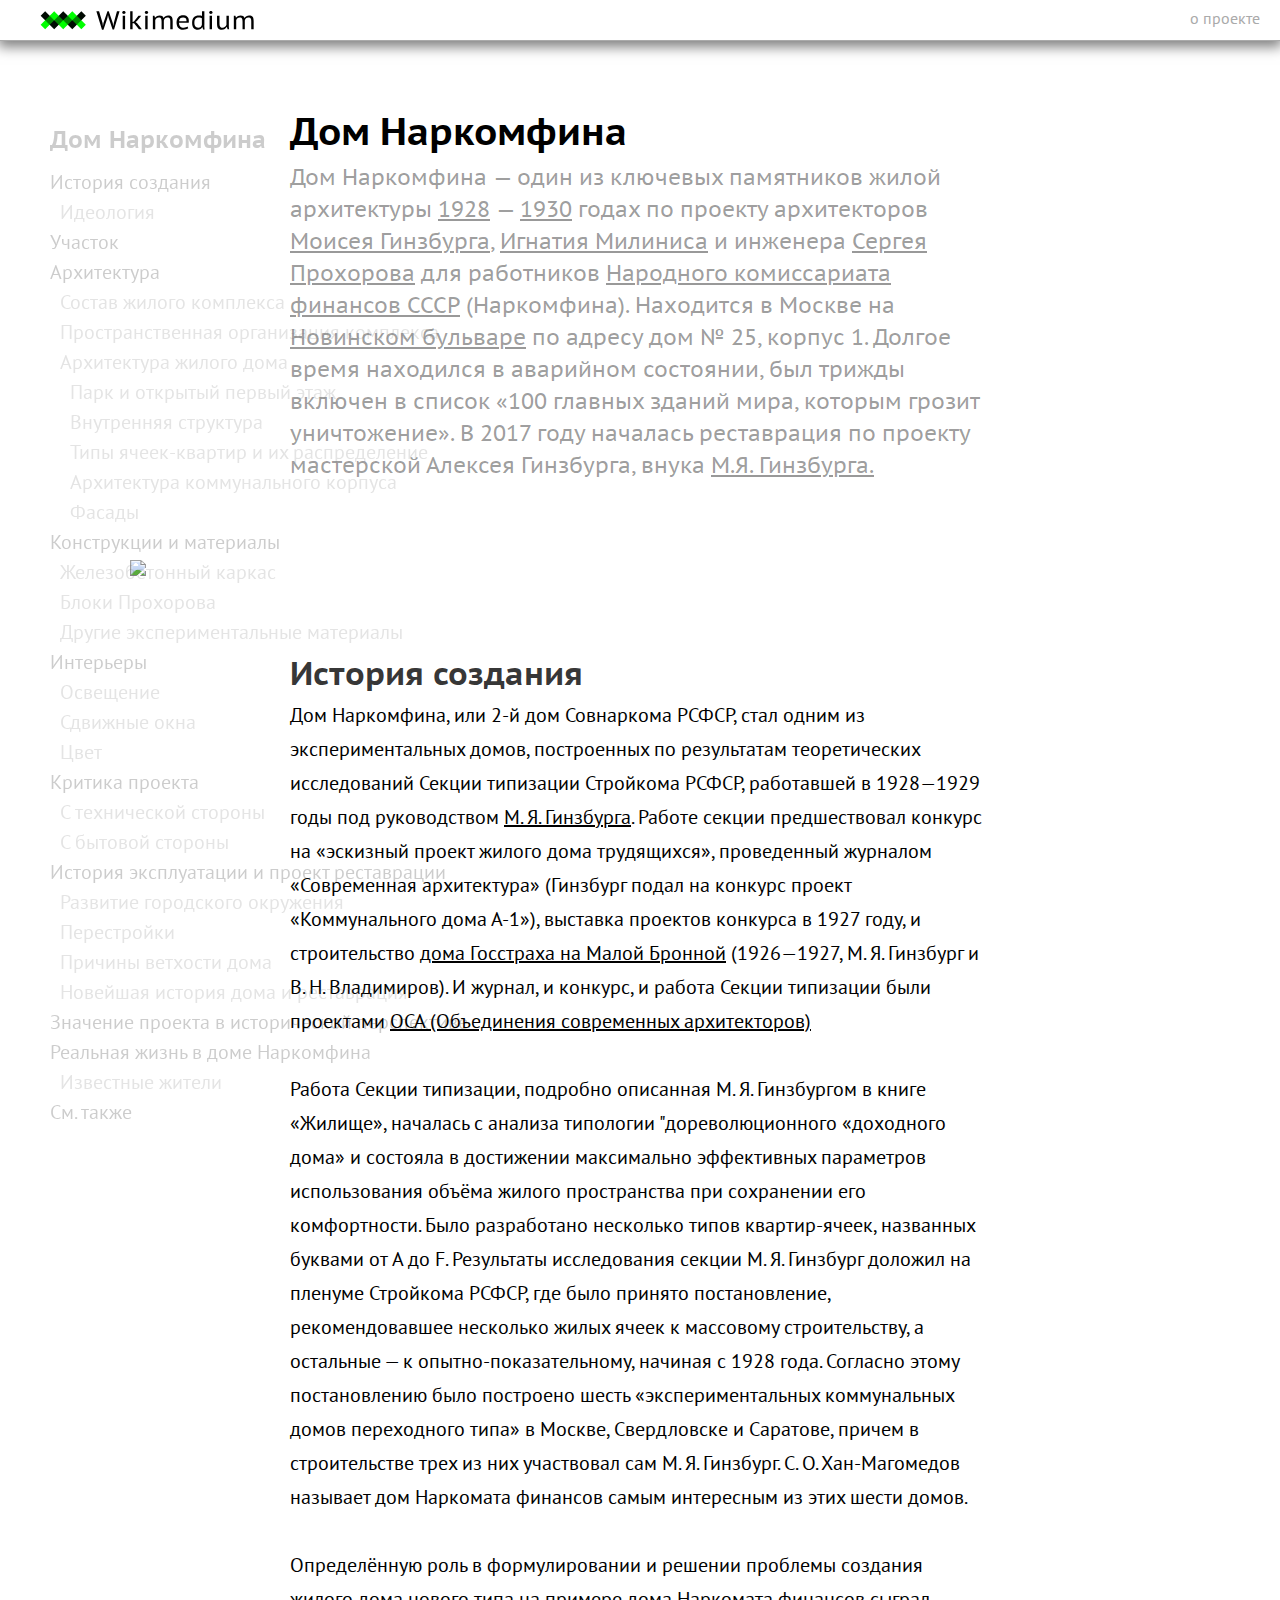
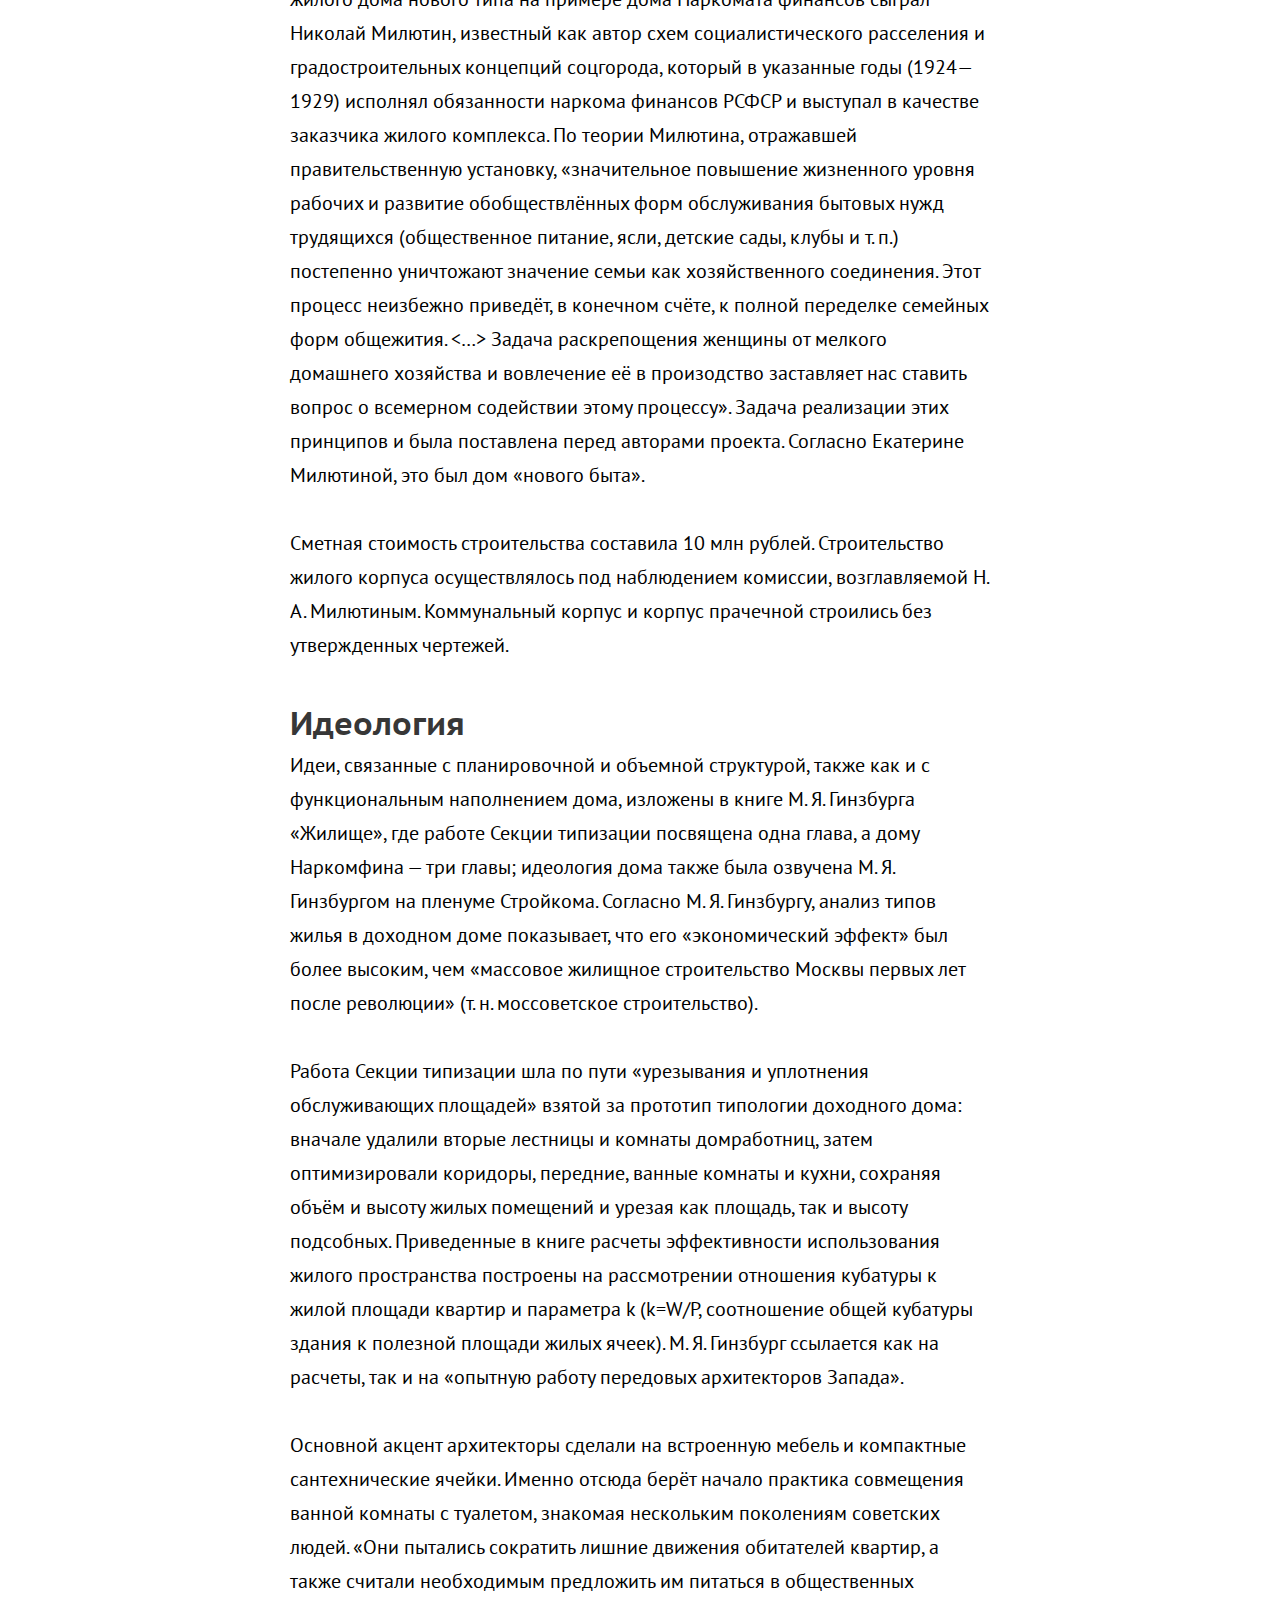
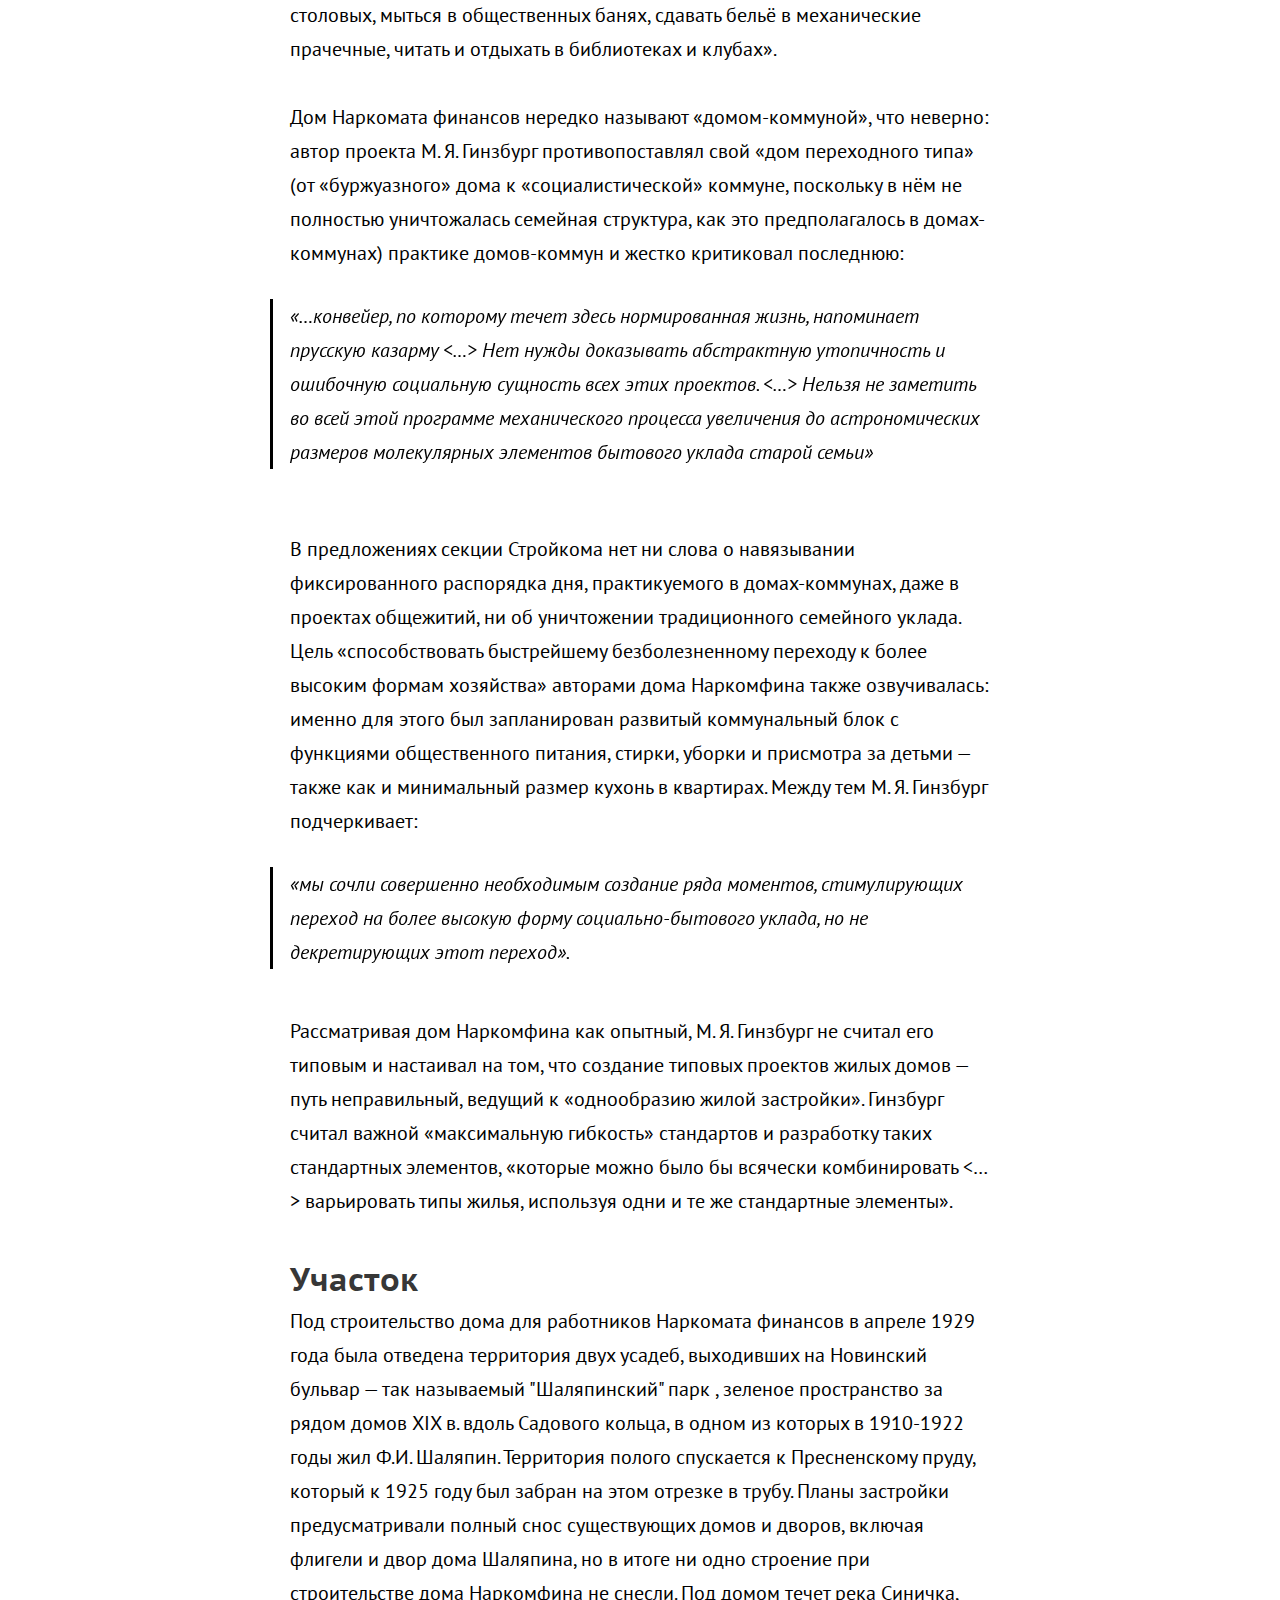
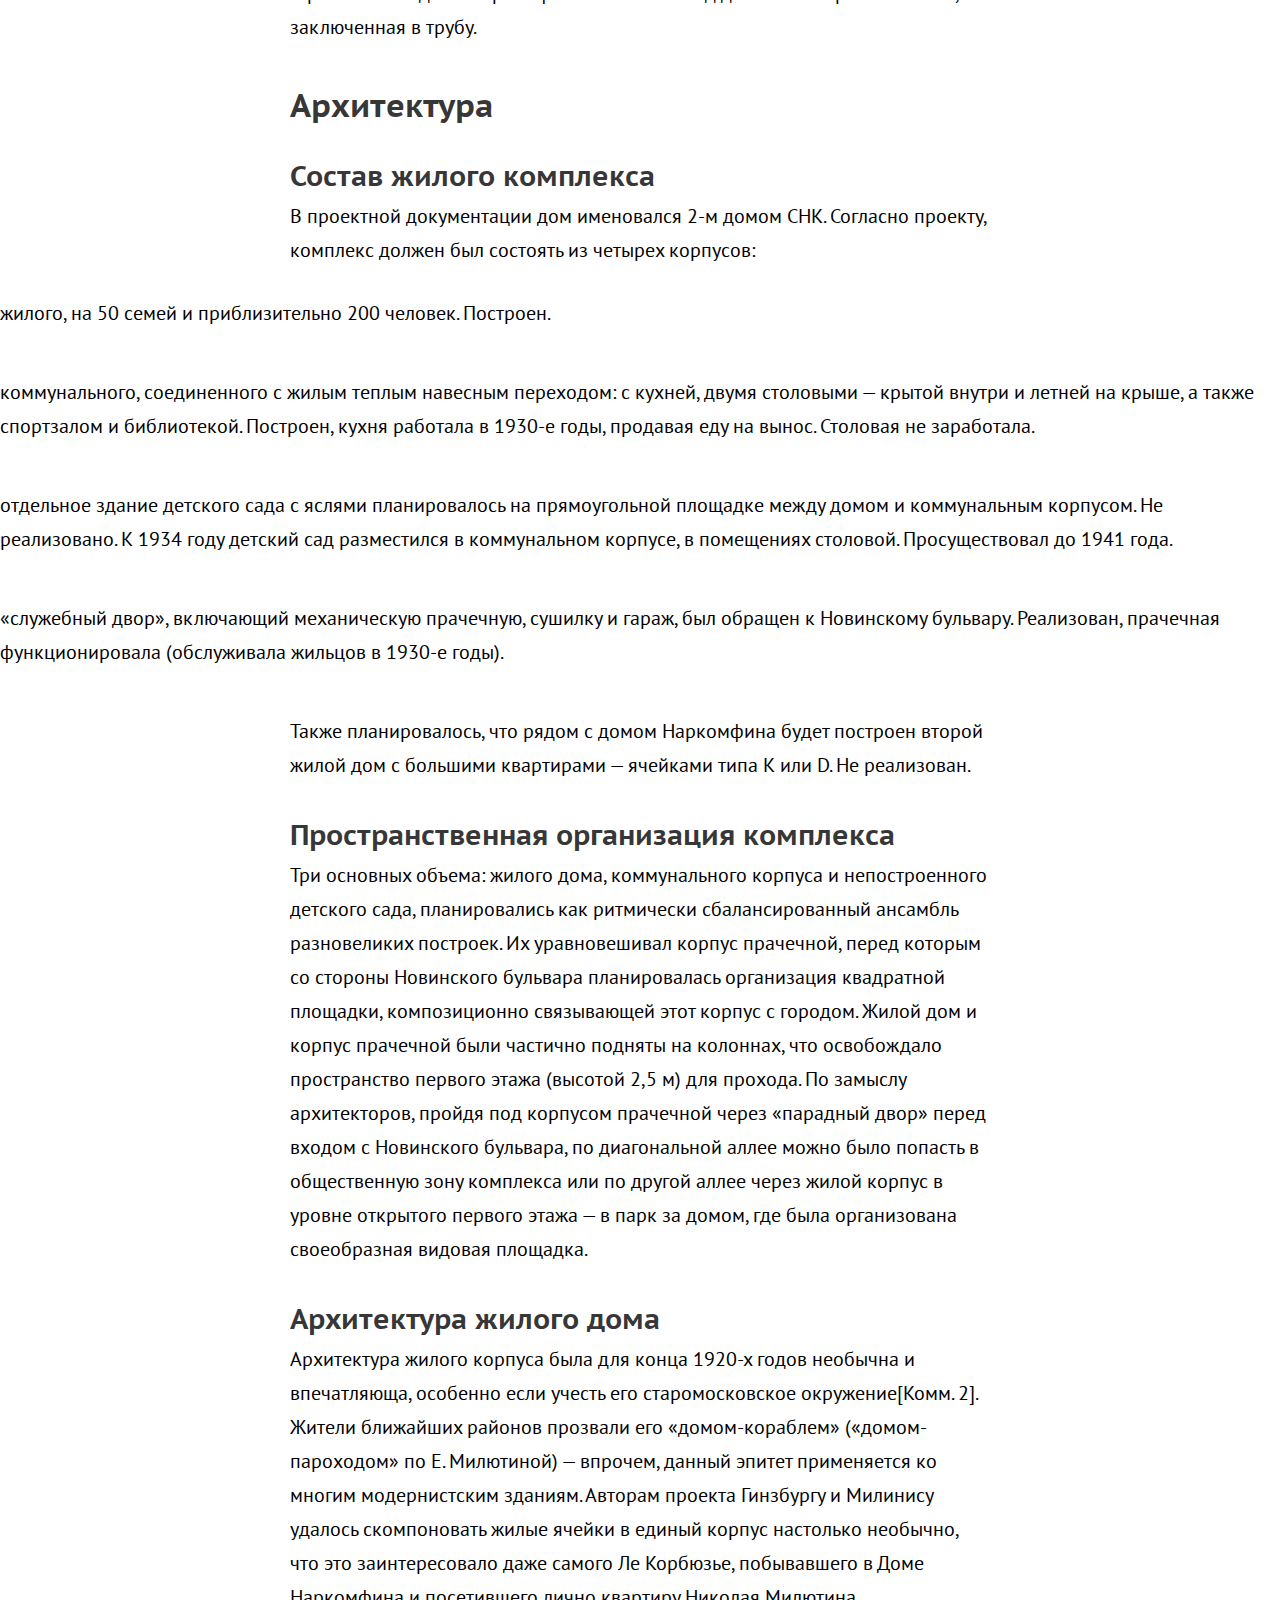
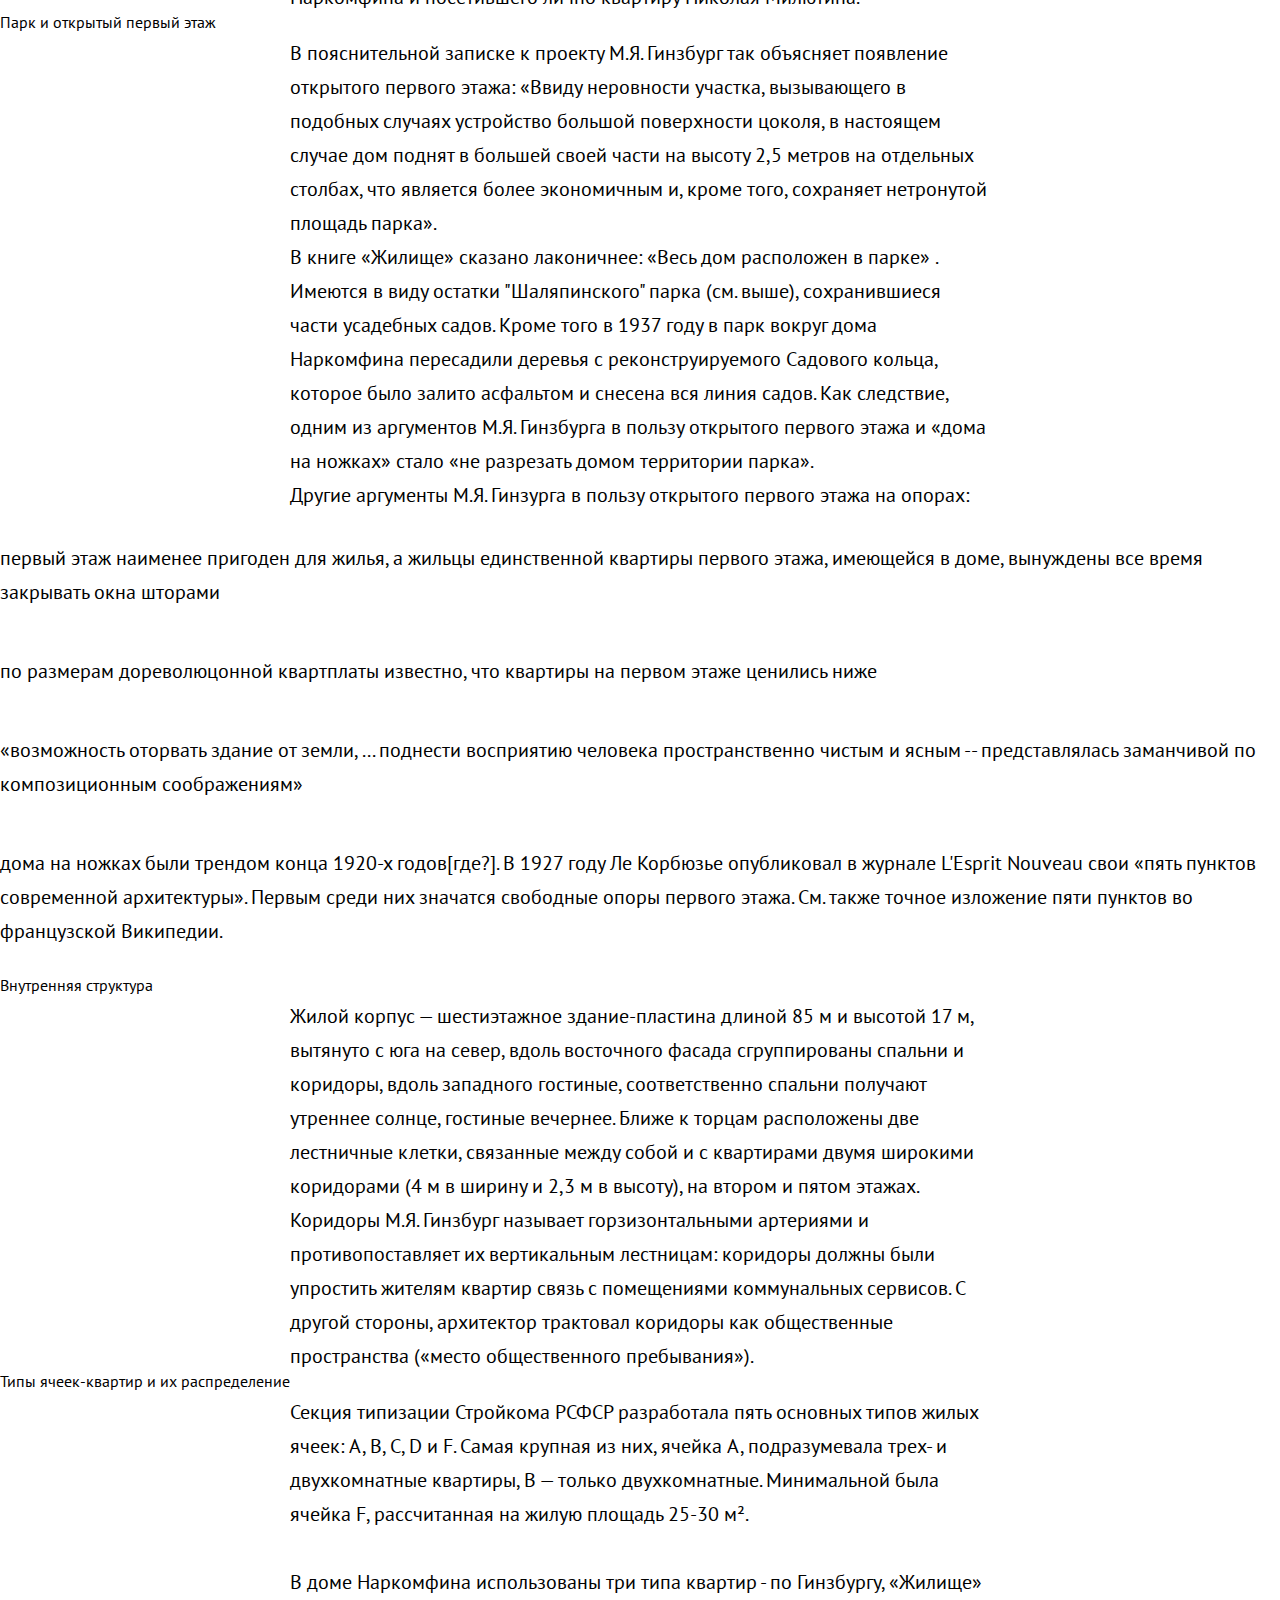
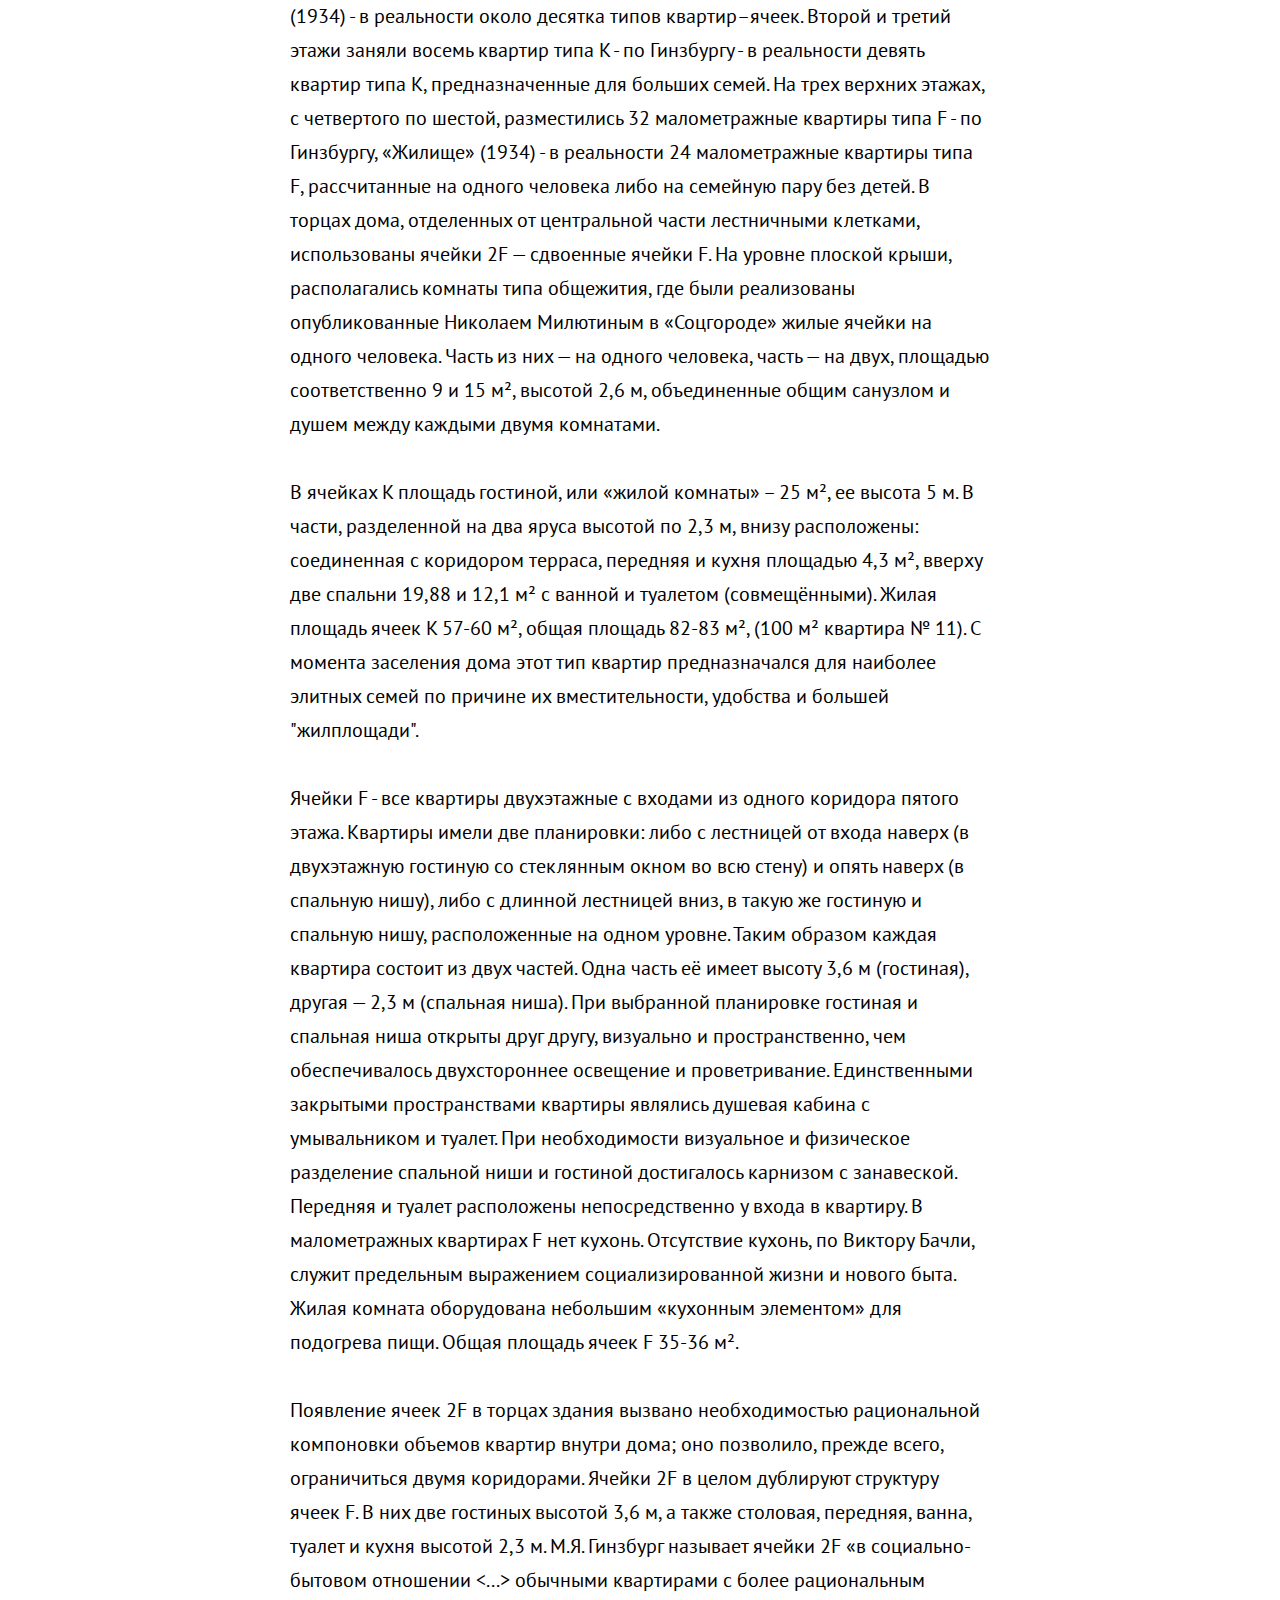
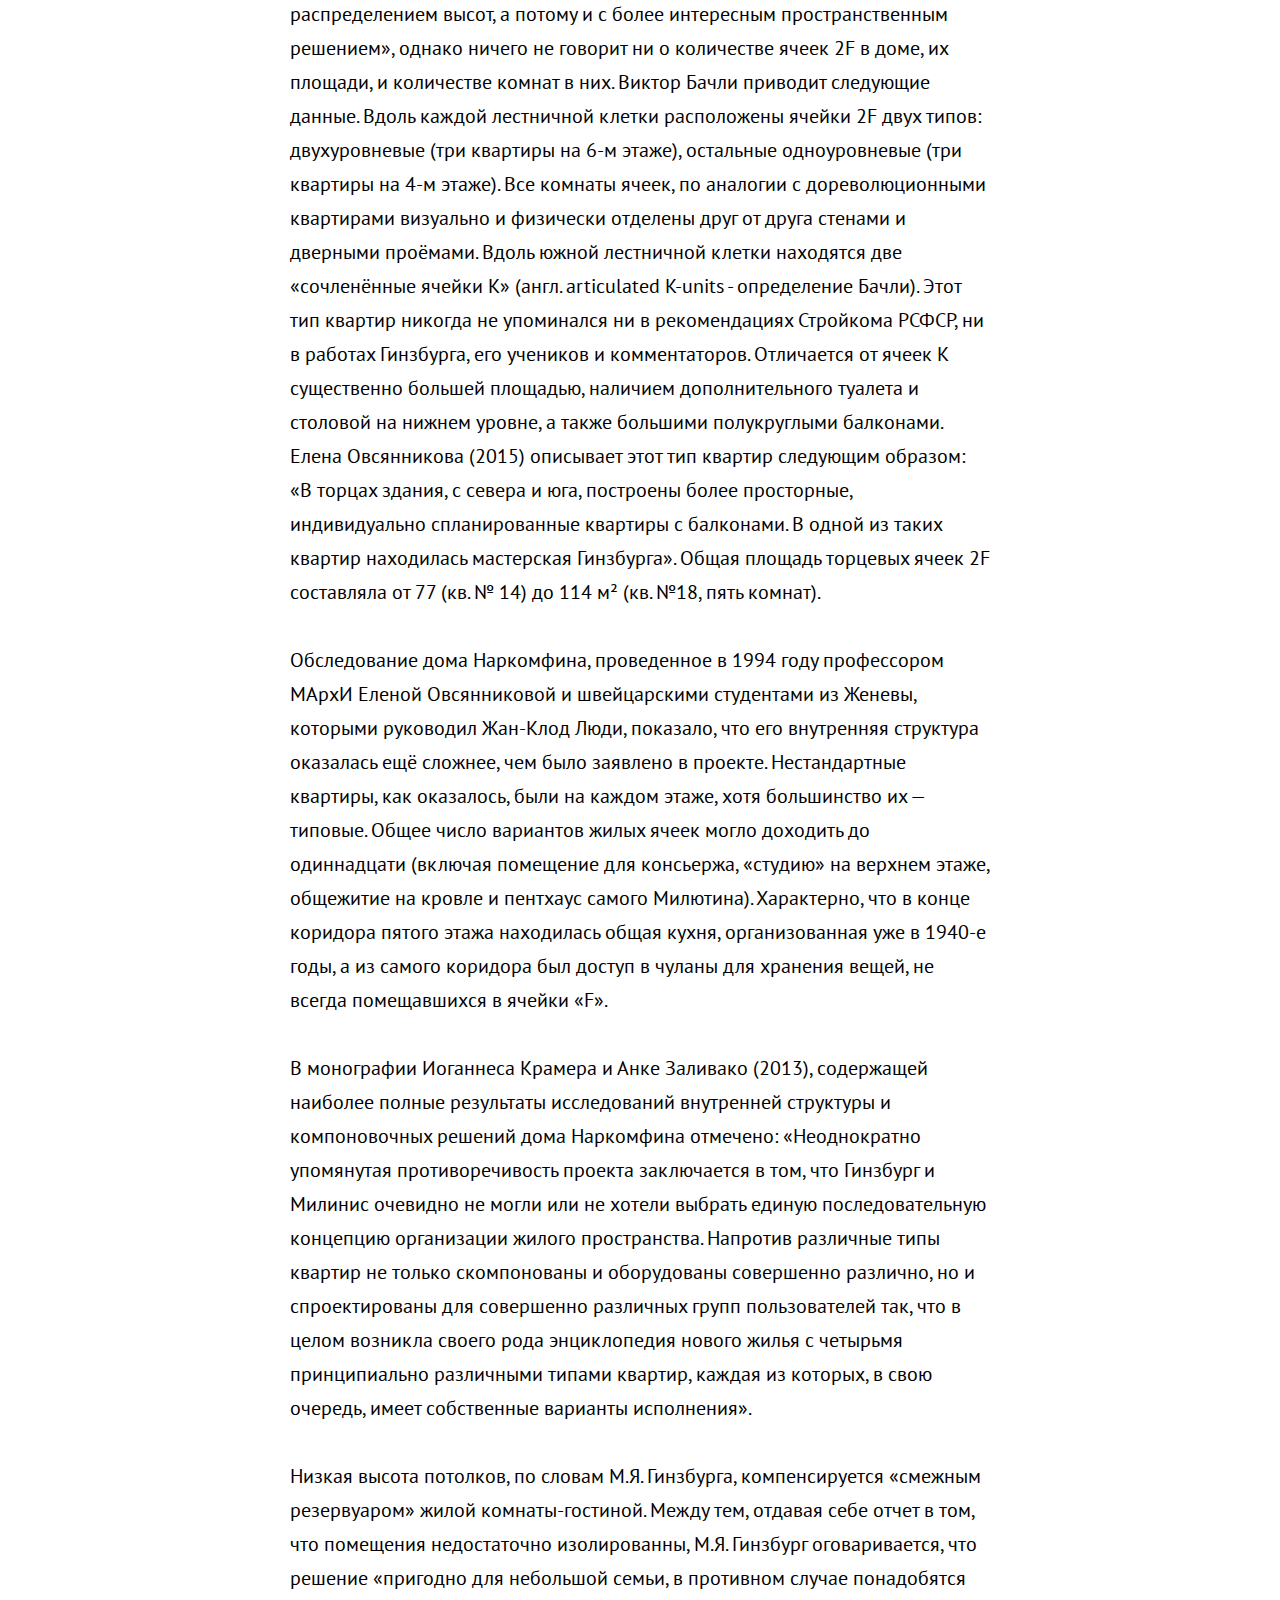
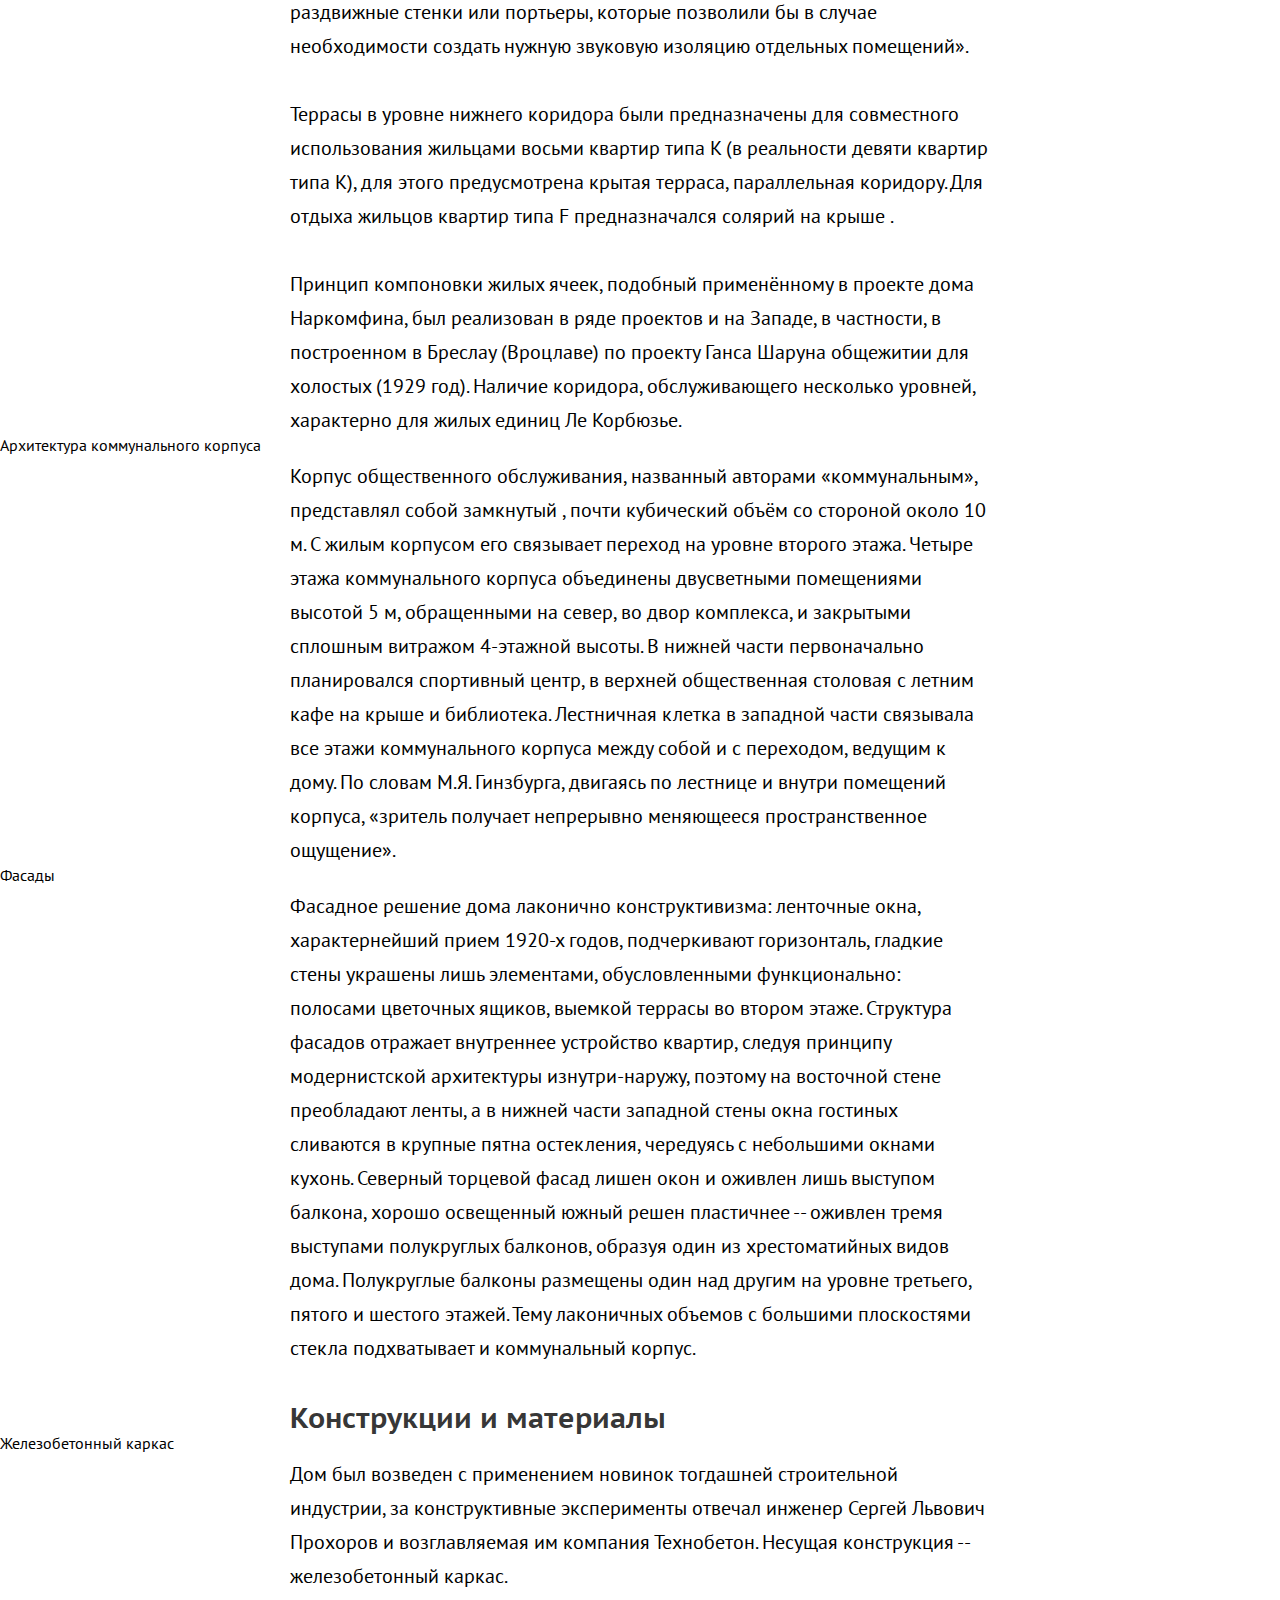
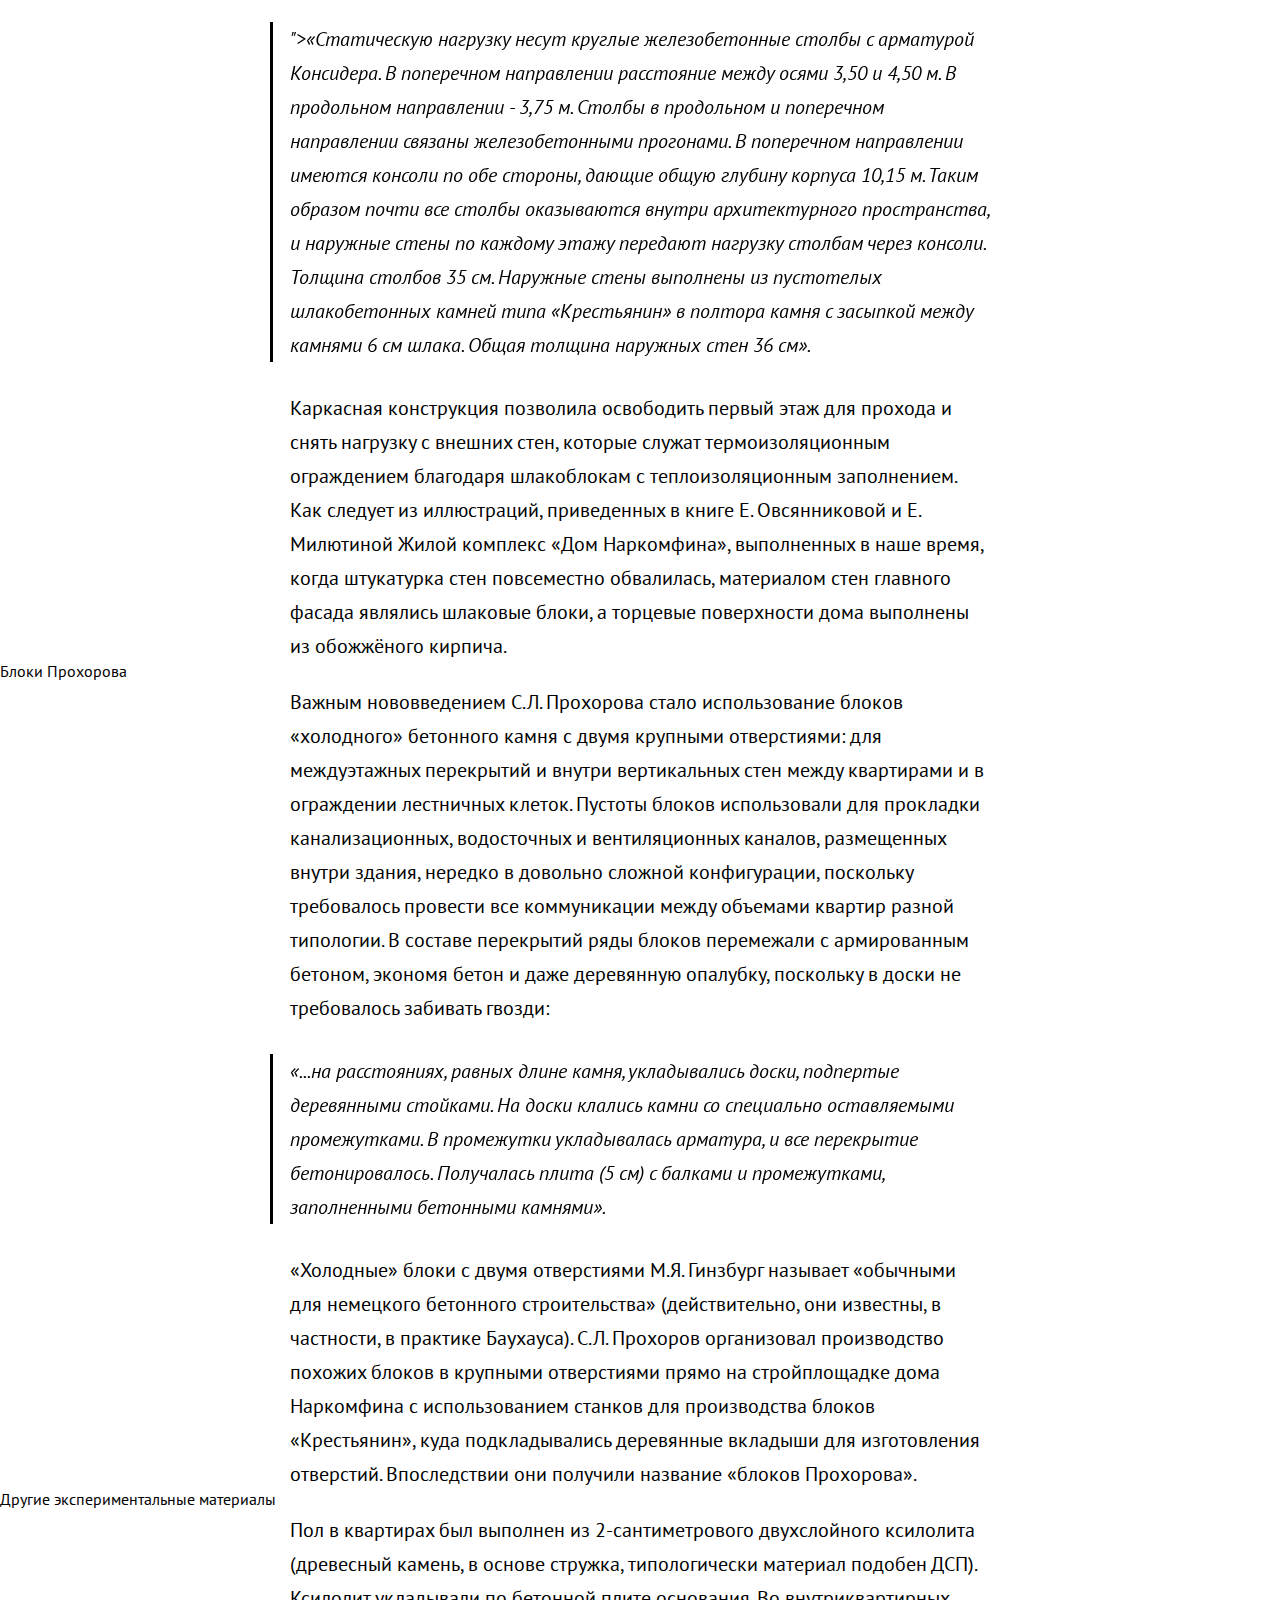
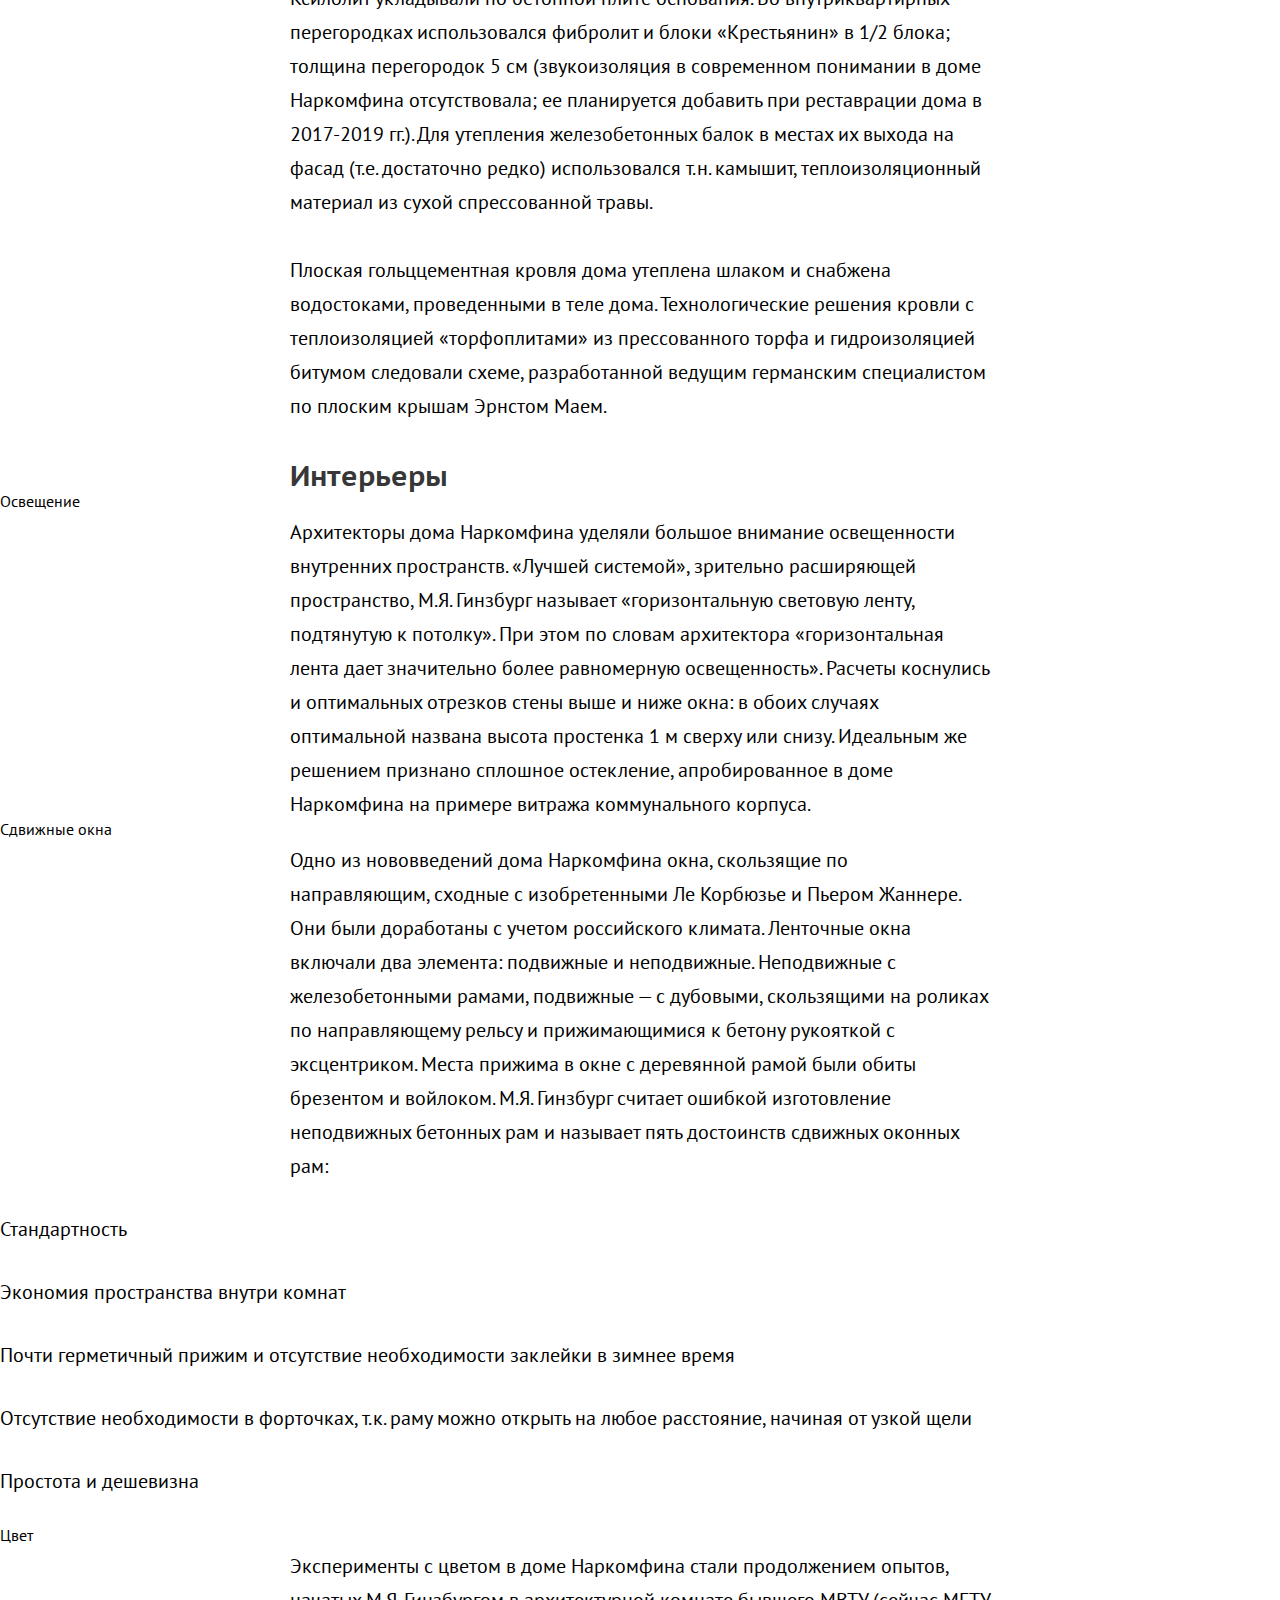
==== index.html @ 52688d83 "Update index.html" ====
<!DOCTYPE HTML>
<html>
<head>
<meta charset="utf-8">
<meta name=" author" content="Sugumi">
<meta name="keywords" content="ключевые слова">
<meta name="description" content="описание">
<link rel="stylesheet" href="stylesheets/style.css">
<script src="javascripts/jquery-3.5.1.js" charset="utf-8"></script>
<script type="text/javascript">
$(function() {
$('.sidebar a').each(function() {
	$(this).on('click', function(e) {
		e.preventDefault();
		var scrollTo = $(this).attr('href');
		var whitespace = scrollTo == '#s1' ? 70 : 30;
		$('html,body').animate({
			scrollTop: $(scrollTo).offset().top - whitespace
		}, 1000);
	});
});
});
</script>
<title>DomNarcomfina</title>
</head>

<body>

	<div class="menubar">
		<a href="#"> <img src="images/logo.svg" alt=""></a>
		<a href="#">о проекте</a>
	</div>

		<nav class="sidebar">
			<h1> Дом Наркомфина</h1>
			<ul>
				<li><a href="#s1">История создания</a></li>
				<ul>
					<li><a href="#s2">Идеология</a></li>
				</ul>
				<li><a href="#s3">Участок</a></li>
				<li><a href="#s4">Архитектура</a></li>
				<ul>
					<li><a href="#s5">Состав жилого комплекса</a></li>
					<li><a href="#s6">Пространственная организация комплекса</a></li>
					<li><a href="#s7">Архитектура жилого дома</a></li>
					<ul>
						<li><a href="#s8">Парк и открытый первый этаж</a></li>
						<li><a href="#s9">Внутренняя структура</a></li>
						<li><a href="#s10">Типы ячеек-квартир и их распределение</a></li>
						<li><a href="#s11">Архитектура коммунального корпуса</a></li>
						<li><a href="#s12">Фасады</a></li>
					</ul>

				</ul>
				<li><a href="s13">Конструкции и материалы</a></li>
				<ul>
					<li><a href="#s14">Железобетонный каркас</a></li>
					<li><a href="#s15">Блоки Прохорова</a></li>
					<li><a href="#s16">Другие экспериментальные материалы</a></li>
				</ul>
				<li><a href="#s17">Интерьеры</a></li>
				<ul>
					<li><a href="#s18">Освещение</a></li>
					<li><a href="#s19">Сдвижные окна</a></li>
					<li><a href="#s20">Цвет</a></li>
				</ul>
				<li><a href="#s21">Критика проекта</a></li>
				<ul>
					<li><a href="#s22">С технической стороны</a></li>
					<li><a href="#s23">С бытовой стороны</a></li>
				</ul>
				<li><a href="#s24">История эксплуатации и проект реставрации</a></li>
				<ul>
					<li><a href="#s25">Развитие городского окружения</a></li>
					<li><a href="#s26">Перестройки</a></li>
					<li><a href=#"s27">Причины ветхости дома</a></li>
					<li><a href="#s28">Новейшая история дома и реставрация</a></li>
				</ul>
				<li><a href="#s29">Значение проекта в исторической перспективе</a></li>
				<li><a href="#s30">Реальная жизнь в доме Наркомфина</a></li>
				<ul>
					<li><a href="#s31">Известные жители</a></li>
				</ul>
				<li><a href="#s32">См. также</a></li>
			</ul>
		</nav>


	<h1>Дом Наркомфина</h1>
    <p> <strong>Дом Наркомфина</strong> — один из ключевых памятников жилой архитектуры <a href="https://clck.ru/QwpSr">1928</a> — <a href="https://ru.wikipedia.org/wiki/1930_%D0%B3%D0%BE%D0%B4">1930</a> годах по проекту архитекторов <a href="https://clck.ru/QozaE">Моисея Гинзбурга</a>, <a href="https://clck.ru/Qozar">Игнатия Милиниса</a> и инженера <a href="https://clck.ru/QwpWL">Сергея Прохорова</a> для работников <a href="https://clck.ru/QoNtW">Народного комиссариата финансов СССР</a> (Наркомфина). Находится в Москве на <a href="https://clck.ru/QoNyM">Новинском бульваре</a> по адресу дом № 25, корпус 1.

		Долгое время находился в аварийном состоянии, был трижды включен в список «100 главных зданий мира, которым грозит уничтожение». В 2017 году началась реставрация по проекту мастерской Алексея Гинзбурга, внука <a href="https://clck.ru/QozaE">М.Я. Гинзбурга.</a> </p>
    <img src="https://clck.ru/QxFS2" /Дом наркомфина>


	<h2 id="s1">История создания</h2>
    <p>Дом Наркомфина, или 2-й дом Совнаркома РСФСР, стал одним из экспериментальных домов, построенных по результатам теоретических исследований Секции типизации Стройкома РСФСР, работавшей в 1928—1929 годы под руководством <a href="https://ru.wikipedia.org/wiki/Гинзбург,_Моисей_Яковлевич">М. Я. Гинзбурга</a>. Работе секции предшествовал конкурс на «эскизный проект жилого дома трудящихся», проведенный журналом «Современная архитектура» (Гинзбург подал на конкурс проект «Коммунального дома А-1»), выставка проектов конкурса в 1927 году, и строительство <a href="https://ru.wikipedia.org/wiki/Жилой_дом_Госстраха_на_Малой_Бронной">дома Госстраха на Малой Бронной</a> (1926—1927, М. Я. Гинзбург и В. Н. Владимиров). И журнал, и конкурс, и работа Секции типизации были проектами <a href="https://ru.wikipedia.org/wiki/Объединение_современных_архитекторов">ОСА (Объединения современных архитекторов)</a>
    <br><br>
	Работа Секции типизации, подробно описанная М. Я. Гинзбургом в книге «Жилище», началась с анализа типологии "дореволюционного «доходного дома» и состояла в достижении максимально эффективных параметров использования объёма жилого пространства при сохранении его комфортности. Было разработано несколько типов квартир-ячеек, названных буквами от A до F. Результаты исследования секции М. Я. Гинзбург доложил на пленуме Стройкома РСФСР, где было принято постановление, рекомендовавшее несколько жилых ячеек к массовому строительству, а остальные — к опытно-показательному, начиная с 1928 года. Согласно этому постановлению было построено шесть «экспериментальных коммунальных домов переходного типа» в Москве, Свердловске и Саратове, причем в строительстве трех из них участвовал сам М. Я. Гинзбург. С. О. Хан-Магомедов называет дом Наркомата финансов самым интересным из этих шести домов.
    <br><br>
	Определённую роль в формулировании и решении проблемы создания жилого дома нового типа на примере дома Наркомата финансов сыграл Николай Милютин, известный как автор схем социалистического расселения и градостроительных концепций соцгорода, который в указанные годы (1924—1929) исполнял обязанности наркома финансов РСФСР и выступал в качестве заказчика жилого комплекса. По теории Милютина, отражавшей правительственную установку, «значительное повышение жизненного уровня рабочих и развитие обобществлённых форм обслуживания бытовых нужд трудящихся (общественное питание, ясли, детские сады, клубы и т. п.) постепенно уничтожают значение семьи как хозяйственного соединения. Этот процесс неизбежно приведёт, в конечном счёте, к полной переделке семейных форм общежития. <…> Задача раскрепощения женщины от мелкого домашнего хозяйства и вовлечение её в произодство заставляет нас ставить вопрос о всемерном содействии этому процессу». Задача реализации этих принципов и была поставлена перед авторами проекта. Согласно Екатерине Милютиной, это был дом «нового быта».
    <br><br>
	Сметная стоимость строительства составила 10 млн рублей. Строительство жилого корпуса осуществлялось под наблюдением комиссии, возглавляемой Н. А. Милютиным. Коммунальный корпус и корпус прачечной строились без утвержденных чертежей.</p>

    <h2 id="s2">Идеология</h2>

    <p>Идеи, связанные с планировочной и объемной структурой, также как и с функциональным наполнением дома, изложены в книге М. Я. Гинзбурга «Жилище», где работе Секции типизации посвящена одна глава, а дому Наркомфина — три главы; идеология дома также была озвучена М. Я. Гинзбургом на пленуме Стройкома. Согласно М. Я. Гинзбургу, анализ типов жилья в доходном доме показывает, что его «экономический эффект» был более высоким, чем «массовое жилищное строительство Москвы первых лет после революции» (т. н. моссоветское строительство).
    <br><br>
    Работа Секции типизации шла по пути «урезывания и уплотнения обслуживающих площадей» взятой за прототип типологии доходного дома: вначале удалили вторые лестницы и комнаты домработниц, затем оптимизировали коридоры, передние, ванные комнаты и кухни, сохраняя объём и высоту жилых помещений и урезая как площадь, так и высоту подсобных. Приведенные в книге расчеты эффективности использования жилого пространства построены на рассмотрении отношения кубатуры к жилой площади квартир и параметра k (k=W/P, соотношение общей кубатуры здания к полезной площади жилых ячеек). М. Я. Гинзбург ссылается как на расчеты, так и на «опытную работу передовых архитекторов Запада».
    <br><br>
    Основной акцент архитекторы сделали на встроенную мебель и компактные сантехнические ячейки. Именно отсюда берёт начало практика совмещения ванной комнаты с туалетом, знакомая нескольким поколениям советских людей. «Они пытались сократить лишние движения обитателей квартир, а также считали необходимым предложить им питаться в общественных столовых, мыться в общественных банях, сдавать бельё в механические прачечные, читать и отдыхать в библиотеках и клубах».
    <br><br>
    Дом Наркомата финансов нередко называют «домом-коммуной», что неверно: автор проекта М. Я. Гинзбург противопоставлял свой «дом переходного типа» (от «буржуазного» дома к «социалистической» коммуне, поскольку в нём не полностью уничтожалась семейная структура, как это предполагалось в домах-коммунах) практике домов-коммун и жестко критиковал последнюю:
</p>
    <blockquote cite="https://ru.wikipedia.org/wiki/Дом_Наркомфина">
      «…конвейер, по которому течет здесь нормированная жизнь, напоминает прусскую казарму <…> Нет нужды доказывать абстрактную утопичность и ошибочную социальную сущность всех этих проектов. <…> Нельзя не заметить во всей этой программе механического процесса увеличения до астрономических размеров молекулярных элементов бытового уклада старой семьи»

    </blockquote>
	<p>
    <br>
    В предложениях секции Стройкома нет ни слова о навязывании фиксированного распорядка дня, практикуемого в домах-коммунах, даже в проектах общежитий, ни об уничтожении традиционного семейного уклада. Цель «способствовать быстрейшему безболезненному переходу к более высоким формам хозяйства» авторами дома Наркомфина также озвучивалась: именно для этого был запланирован развитый коммунальный блок с функциями общественного питания, стирки, уборки и присмотра за детьми — также как и минимальный размер кухонь в квартирах. Между тем М. Я. Гинзбург подчеркивает:
    <br>

</p>
    <blockquote cite="https://ru.wikipedia.org/wiki/Дом_Наркомфина">
      «мы сочли совершенно необходимым создание ряда моментов, стимулирующих переход на более высокую форму социально-бытового уклада, но не декретирующих этот переход».
    </blockquote>
    <br>
	<p>
    Рассматривая дом Наркомфина как опытный, М. Я. Гинзбург не считал его типовым и настаивал на том, что создание типовых проектов жилых домов — путь неправильный, ведущий к «однообразию жилой застройки». Гинзбург считал важной «максимальную гибкость» стандартов и разработку таких стандартных элементов, «которые можно было бы всячески комбинировать <…> варьировать типы жилья, используя одни и те же стандартные элементы».
    </p>


    <h2 id="s3">Участок</h2>
    <p>Под строительство дома для работников Наркомата финансов в апреле 1929 года была отведена территория двух усадеб, выходивших на Новинский бульвар — так называемый "Шаляпинский" парк , зеленое пространство за рядом домов XIX в. вдоль Садового кольца, в одном из которых в 1910-1922 годы жил Ф.И. Шаляпин. Территория полого спускается к Пресненскому пруду, который к 1925 году был забран на этом отрезке в трубу. Планы застройки предусматривали полный снос существующих домов и дворов, включая флигели и двор дома Шаляпина, но в итоге ни одно строение при строительстве дома Наркомфина не снесли. Под домом течет река Синичка, заключенная в трубу.</p>
    <h2 id="s4">Архитектура</h2>
    <h3 id="s5">Состав жилого комплекса</h3>
    <p> В проектной документации дом именовался 2-м домом СНК. Согласно проекту, комплекс должен был состоять из четырех корпусов:</p>
      <ol>
        <li>жилого, на 50 семей и приблизительно 200 человек. Построен.</li> <br>
        <li>коммунального, соединенного с жилым теплым навесным переходом: с кухней, двумя столовыми — крытой внутри и летней на крыше, а также спортзалом и библиотекой. Построен, кухня работала в 1930-е годы, продавая еду на вынос. Столовая не заработала.</li><br>
        <li>отдельное здание детского сада с яслями планировалось на прямоугольной площадке между домом и коммунальным корпусом. Не реализовано. К 1934 году детский сад разместился в коммунальном корпусе, в помещениях столовой. Просуществовал до 1941 года.</li><br>
        <li>«служебный двор», включающий механическую прачечную, сушилку и гараж, был обращен к Новинскому бульвару. Реализован, прачечная функционировала (обслуживала жильцов в 1930-е годы).</li><br>
      </ol>
    <p>
	  Также планировалось, что рядом с домом Наркомфина будет построен второй жилой дом с большими квартирами — ячейками типа К или D. Не реализован.
	</p>

    <h3 id="s6">Пространственная организация комплекса</h3>
    <p>Три основных объема: жилого дома, коммунального корпуса и непостроенного детского сада, планировались как ритмически сбалансированный ансамбль разновеликих построек. Их уравновешивал корпус прачечной, перед которым со стороны Новинского бульвара планировалась организация квадратной площадки, композиционно связывающей этот корпус с городом. Жилой дом и корпус прачечной были частично подняты на колоннах, что освобождало пространство первого этажа (высотой 2,5 м) для прохода. По замыслу архитекторов, пройдя под корпусом прачечной через «парадный двор» перед входом с Новинского бульвара, по диагональной аллее можно было попасть в общественную зону комплекса или по другой аллее через жилой корпус в уровне открытого первого этажа — в парк за домом, где была организована своеобразная видовая площадка.</p>

    <h3 id="s7">Архитектура жилого дома</h3>

    <p>Архитектура жилого корпуса была для конца 1920-х годов необычна и впечатляюща, особенно если учесть его старомосковское окружение[Комм. 2]. Жители ближайших районов прозвали его «домом-кораблем» («домом-пароходом» по Е. Милютиной) — впрочем, данный эпитет применяется ко многим модернистским зданиям. Авторам проекта Гинзбургу и Милинису удалось скомпоновать жилые ячейки в единый корпус настолько необычно, что это заинтересовало даже самого Ле Корбюзье, побывавшего в Доме Наркомфина и посетившего лично квартиру Николая Милютина.</p>
    <h4 id="s8">Парк и открытый первый этаж</h4>

    <p>В пояснительной записке к проекту М.Я. Гинзбург так объясняет появление открытого первого этажа: «Ввиду неровности участка, вызывающего в подобных случаях устройство большой поверхности цоколя, в настоящем случае дом поднят в большей своей части на высоту 2,5 метров на отдельных столбах, что является более экономичным и, кроме того, сохраняет нетронутой площадь парка».
    <br>
    В книге «Жилище» сказано лаконичнее: «Весь дом расположен в парке» . Имеются в виду остатки "Шаляпинского" парка (см. выше), сохранившиеся части усадебных садов. Кроме того в 1937 году в парк вокруг дома Наркомфина пересадили деревья с реконструируемого Садового кольца, которое было залито асфальтом и снесена вся линия садов. Как следствие, одним из аргументов М.Я. Гинзбурга в пользу открытого первого этажа и «дома на ножках» стало «не разрезать домом территории парка».
    <br>
    Другие аргументы М.Я. Гинзурга в пользу открытого первого этажа на опорах:
    <ol>
      <li>первый этаж наименее пригоден для жилья, а жильцы единственной квартиры первого этажа, имеющейся в доме, вынуждены все время закрывать окна шторами</li>
      <br>
      <li>по размерам дореволюцонной квартплаты известно, что квартиры на первом этаже ценились ниже</li>
      <br>
      <li>«возможность оторвать здание от земли, ... поднести восприятию человека пространственно чистым и ясным -- представлялась заманчивой по композиционным соображениям»</li>
      <br>
      <li>дома на ножках были трендом конца 1920-х годов[где?]. В 1927 году Ле Корбюзье опубликовал в журнале L'Esprit Nouveau свои «пять пунктов современной архитектуры». Первым среди них значатся свободные опоры первого этажа. См. также точное изложение пяти пунктов во французской Википедии.</li>
      </ol>
    </p>
    <h4 id="s9">Внутренняя структура</h4>
    <p>Жилой корпус — шестиэтажное здание-пластина длиной 85 м и высотой 17 м, вытянуто с юга на север, вдоль восточного фасада сгруппированы спальни и коридоры, вдоль западного гостиные, соответственно спальни получают утреннее солнце, гостиные вечернее. Ближе к торцам расположены две лестничные клетки, связанные между собой и с квартирами двумя широкими коридорами (4 м в ширину и 2,3 м в высоту), на втором и пятом этажах. Коридоры М.Я. Гинзбург называет горзизонтальными артериями и противопоставляет их вертикальным лестницам: коридоры должны были упростить жителям квартир связь с помещениями коммунальных сервисов. С другой стороны, архитектор трактовал коридоры как


		общественные пространства («место общественного пребывания»).</p>
    <h4 id="s10">Типы ячеек-квартир и их распределение</h4>
    <p>Секция типизации Стройкома РСФСР разработала пять основных типов жилых ячеек: A, B, C, D и F. Самая крупная из них, ячейка A, подразумевала трех- и двухкомнатные квартиры, B — только двухкомнатные. Минимальной была ячейка F, рассчитанная на жилую площадь 25-30 м².
    <br><br>
    В доме Наркомфина использованы три типа квартир - по Гинзбургу, «Жилище» (1934) - в реальности около десятка типов квартир–ячеек. Второй и третий этажи заняли восемь квартир типа K - по Гинзбургу - в реальности девять квартир типа K, предназначенные для больших семей. На трех верхних этажах, с четвертого по шестой, разместились 32 малометражные квартиры типа F - по Гинзбургу, «Жилище» (1934) - в реальности 24 малометражные квартиры типа F, рассчитанные на одного человека либо на семейную пару без детей. В торцах дома, отделенных от центральной части лестничными клетками, использованы ячейки 2F — сдвоенные ячейки F. На уровне плоской крыши, располагались <strong>комнаты типа общежития</strong>, где были реализованы опубликованные Николаем Милютиным в «Соцгороде» жилые ячейки на одного человека. Часть из них — на одного человека, часть — на двух, площадью соответственно 9 и 15 м², высотой 2,6 м, объединенные общим санузлом и душем между каждыми двумя комнатами.
    <br><br>
    В <strong>ячейках K</strong> площадь гостиной, или «жилой комнаты» – 25 м², ее высота 5 м. В части, разделенной на два яруса высотой по 2,3 м, внизу расположены: соединенная с коридором терраса, передняя и кухня площадью 4,3 м², вверху две спальни 19,88 и 12,1 м² с ванной и туалетом (совмещёнными). Жилая площадь ячеек K 57-60 м², общая площадь 82-83 м², (100 м² квартира № 11). С момента заселения дома этот тип квартир предназначался для наиболее элитных семей по причине их вместительности, удобства и большей "жилплощади".
    <br><br>
    <strong>Ячейки F</strong> - все квартиры двухэтажные с входами из одного коридора пятого этажа. Квартиры имели две планировки: либо с лестницей от входа наверх (в двухэтажную гостиную со стеклянным окном во всю стену) и опять наверх (в спальную нишу), либо с длинной лестницей вниз, в такую же гостиную и спальную нишу, расположенные на одном уровне. Таким образом каждая квартира состоит из двух частей. Одна часть её имеет высоту 3,6 м (гостиная), другая — 2,3 м (спальная ниша). При выбранной планировке гостиная и спальная ниша открыты друг другу, визуально и пространственно, чем обеспечивалось двухстороннее освещение и проветривание. Единственными закрытыми пространствами квартиры являлись душевая кабина с умывальником и туалет. При необходимости визуальное и физическое разделение спальной ниши и гостиной достигалось карнизом с занавеской. Передняя и туалет расположены непосредственно у входа в квартиру. В малометражных квартирах F нет кухонь. Отсутствие кухонь, по Виктору Бачли, служит предельным выражением социализированной жизни и нового быта. Жилая комната оборудована небольшим «кухонным элементом» для подогрева пищи. Общая площадь ячеек F 35-36 м².
    <br><br>
    Появление <strong>ячеек 2F</strong> в торцах здания вызвано необходимостью рациональной компоновки объемов квартир внутри дома; оно позволило, прежде всего, ограничиться двумя коридорами. Ячейки 2F в целом дублируют структуру ячеек F. В них две гостиных высотой 3,6 м, а также столовая, передняя, ванна, туалет и кухня высотой 2,3 м. М.Я. Гинзбург называет ячейки 2F «в социально-бытовом отношении <...> обычными квартирами с более рациональным распределением высот, а потому и с более интересным пространственным решением», однако ничего не говорит ни о количестве ячеек 2F в доме, их площади, и количестве комнат в них. Виктор Бачли приводит следующие данные. Вдоль каждой лестничной клетки расположены ячейки 2F двух типов: двухуровневые (три квартиры на 6-м этаже), остальные одноуровневые (три квартиры на 4-м этаже). Все комнаты ячеек, по аналогии с дореволюционными квартирами визуально и физически отделены друг от друга стенами и дверными проёмами. Вдоль южной лестничной клетки находятся две «сочленённые ячейки К» (англ. articulated K-units - определение Бачли). Этот тип квартир никогда не упоминался ни в рекомендациях Стройкома РСФСР, ни в работах Гинзбурга, его учеников и комментаторов. Отличается от ячеек К существенно большей площадью, наличием дополнительного туалета и столовой на нижнем уровне, а также большими полукруглыми балконами. Елена Овсянникова (2015) описывает этот тип квартир следующим образом: «В торцах здания, с севера и юга, построены более просторные, индивидуально спланированные квартиры с балконами. В одной из таких квартир находилась мастерская Гинзбурга». Общая площадь торцевых <strong> ячеек 2F </strong> составляла от 77 (кв. № 14) до 114 м² (кв. №18, пять комнат).
    <br><br>
    Обследование дома Наркомфина, проведенное в 1994 году профессором МАрхИ Еленой Овсянниковой и швейцарскими студентами из Женевы, которыми руководил Жан-Клод Люди, показало, что его внутренняя структура оказалась ещё сложнее, чем было заявлено в проекте. Нестандартные квартиры, как оказалось, были на каждом этаже, хотя большинство их — типовые. Общее число вариантов жилых ячеек могло доходить до одиннадцати (включая помещение для консьержа, «студию» на верхнем этаже, общежитие на кровле и пентхаус самого Милютина). Характерно, что в конце коридора пятого этажа находилась общая кухня, организованная уже в 1940-е годы, а из самого коридора был доступ в чуланы для хранения вещей, не всегда помещавшихся в ячейки «F».
    <br><br>
    В монографии Иоганнеса Крамера и Анке Заливако (2013), содержащей наиболее полные результаты исследований внутренней структуры и компоновочных решений дома Наркомфина отмечено: «Неоднократно упомянутая противоречивость проекта заключается в том, что Гинзбург и Милинис очевидно не могли или не хотели выбрать единую последовательную концепцию организации жилого пространства. Напротив различные типы квартир не только скомпонованы и оборудованы совершенно различно, но и спроектированы для совершенно различных групп пользователей так, что в целом возникла своего рода энциклопедия нового жилья с четырьмя принципиально различными типами квартир, каждая из которых, в свою очередь, имеет собственные варианты исполнения».
    <br><br>
    Низкая высота потолков, по словам М.Я. Гинзбурга, компенсируется «смежным резервуаром» жилой комнаты-гостиной. Между тем, отдавая себе отчет в том, что помещения недостаточно изолированны, М.Я. Гинзбург оговаривается, что решение «пригодно для небольшой семьи, в противном случае понадобятся раздвижные стенки или портьеры, которые позволили бы в случае необходимости создать нужную звуковую изоляцию отдельных помещений».
    <br><br>
    Террасы в уровне нижнего коридора были предназначены для совместного использования жильцами восьми квартир типа K (в реальности девяти квартир типа К), для этого предусмотрена крытая терраса, параллельная коридору. Для отдыха жильцов квартир типа F предназначался солярий на крыше .
    <br><br>
    Принцип компоновки жилых ячеек, подобный применённому в проекте дома Наркомфина, был реализован в ряде проектов и на Западе, в частности, в построенном в Бреслау (Вроцлаве) по проекту Ганса Шаруна общежитии для холостых (1929 год). Наличие коридора, обслуживающего несколько уровней, характерно для жилых единиц Ле Корбюзье.
    </p>
      <h4 id="s11">Архитектура коммунального корпуса</h4>
        <p>Корпус общественного обслуживания, названный авторами «коммунальным», представлял собой замкнутый , почти кубический объём со стороной около 10 м. С жилым корпусом его связывает переход на уровне второго этажа. Четыре этажа коммунального корпуса объединены двусветными помещениями высотой 5 м, обращенными на север, во двор комплекса, и закрытыми сплошным витражом 4-этажной высоты. В нижней части первоначально планировался спортивный центр, в верхней общественная столовая с летним кафе на крыше и библиотека. Лестничная клетка в западной части связывала все этажи коммунального корпуса между собой и с переходом, ведущим к дому. По словам М.Я. Гинзбурга, двигаясь по лестнице и внутри помещений корпуса, «зритель получает непрерывно меняющееся пространственное ощущение».</p>
      <h4 id="s12">Фасады</h4>
        <p>Фасадное решение дома лаконично конструктивизма: ленточные окна, характернейший прием 1920-х годов, подчеркивают горизонталь, гладкие стены украшены лишь элементами, обусловленными функционально: полосами цветочных ящиков, выемкой террасы во втором этаже. Структура фасадов отражает внутреннее устройство квартир, следуя принципу модернистской архитектуры изнутри-наружу, поэтому на восточной стене преобладают ленты, а в нижней части западной стены окна гостиных сливаются в крупные пятна остекления, чередуясь с небольшими окнами кухонь. Северный торцевой фасад лишен окон и оживлен лишь выступом балкона, хорошо освещенный южный решен пластичнее -- оживлен тремя выступами полукруглых балконов, образуя один из хрестоматийных видов дома. Полукруглые балконы размещены один над другим на уровне третьего, пятого и шестого этажей. Тему лаконичных объемов с большими плоскостями стекла подхватывает и коммунальный корпус.</p>
    <h3 id="s13">Конструкции и материалы</h3>
      <h4 id="s14">Железобетонный каркас</h4>
        <p>Дом был возведен с применением новинок тогдашней строительной индустрии, за конструктивные эксперименты отвечал инженер Сергей Львович Прохоров и возглавляемая им компания Технобетон. Несущая конструкция -- железобетонный каркас.
		</p>
          <blockquote cite="http://">">«Статическую нагрузку несут круглые железобетонные столбы с арматурой Консидера. В поперечном направлении расстояние между осями 3,50 и 4,50 м. В продольном направлении - 3,75 м. Столбы в продольном и поперечном направлении связаны железобетонными прогонами. В поперечном направлении имеются консоли по обе стороны, дающие общую глубину корпуса 10,15 м. Таким образом почти все столбы оказываются внутри архитектурного пространства, и наружные стены по каждому этажу передают нагрузку столбам через консоли. Толщина столбов 35 см. Наружные стены выполнены из пустотелых шлакобетонных камней типа «Крестьянин» в полтора камня с засыпкой между камнями 6 см шлака. Общая толщина наружных стен 36 см».
        </blockquote>
        <p>
		Каркасная конструкция позволила освободить первый этаж для прохода и снять нагрузку с внешних стен, которые служат термоизоляционным ограждением благодаря шлакоблокам с теплоизоляционным заполнением. Как следует из иллюстраций, приведенных в книге Е. Овсянниковой и Е. Милютиной Жилой комплекс «Дом Наркомфина», выполненных в наше время, когда штукатурка стен повсеместно обвалилась, материалом стен главного фасада являлись шлаковые блоки, а торцевые поверхности дома выполнены из обожжёного кирпича.
        </p>
        <h4 id="s15">Блоки Прохорова</h4>
        <p>Важным нововведением С.Л. Прохорова стало использование блоков «холодного» бетонного камня с двумя крупными отверстиями: для междуэтажных перекрытий и внутри вертикальных стен между квартирами и в ограждении лестничных клеток. Пустоты блоков использовали для прокладки канализационных, водосточных и вентиляционных каналов, размещенных внутри здания, нередко в довольно сложной конфигурации, поскольку требовалось провести все коммуникации между объемами квартир разной типологии. В составе   перекрытий ряды блоков перемежали с армированным бетоном, экономя бетон и даже деревянную опалубку, поскольку в доски не требовалось забивать гвозди:
		</p>
        <blockquote cite="http://"> «...на расстояниях, равных длине камня, укладывались доски, подпертые деревянными стойками. На доски клались камни со специально оставляемыми промежутками. В промежутки укладывалась арматура, и все перекрытие бетонировалось. Получалась плита (5 см) с балками и промежутками, заполненными бетонными камнями».
        </blockquote>
        <p>
		«Холодные» блоки с двумя отверстиями М.Я. Гинзбург называет «обычными для немецкого бетонного строительства» (действительно, они известны, в частности, в практике Баухауса). С.Л. Прохоров организовал производство похожих блоков в крупными отверстиями прямо на стройплощадке дома Наркомфина с использованием станков для производства блоков «Крестьянин», куда подкладывались деревянные вкладыши для изготовления отверстий. Впоследствии они получили название «блоков Прохорова».
        </p>
      <h4>Другие экспериментальные материалы</h4>
        <p>Пол в квартирах был выполнен из 2-сантиметрового двухслойного ксилолита (древесный камень, в основе стружка, типологически материал подобен ДСП). Ксилолит укладывали по бетонной плите основания. Во внутриквартирных перегородках использовался фибролит и блоки «Крестьянин» в 1/2 блока; толщина перегородок 5 см (звукоизоляция в современном понимании в доме Наркомфина отсутствовала; ее планируется добавить при реставрации дома в 2017-2019 гг.). Для утепления железобетонных балок в местах их выхода на фасад (т.е. достаточно редко) использовался т.н. камышит, теплоизоляционный материал из сухой спрессованной травы.
          <br><br>
          Плоская гольццементная кровля дома утеплена шлаком и снабжена водостоками, проведенными в теле дома. Технологические решения кровли с теплоизоляцией «торфоплитами» из прессованного торфа и гидроизоляцией битумом следовали схеме, разработанной ведущим германским специалистом по плоским крышам Эрнстом Маем.
        </p>
    <h3>Интерьеры</h3>
      <h4>Освещение</h4>
        <p>Архитекторы дома Наркомфина уделяли большое внимание освещенности внутренних пространств. «Лучшей системой», зрительно расширяющей пространство, М.Я. Гинзбург называет «горизонтальную световую ленту, подтянутую к потолку». При этом по словам архитектора «горизонтальная лента дает значительно более равномерную освещенность». Расчеты коснулись и оптимальных отрезков стены выше и ниже окна: в обоих случаях оптимальной названа высота простенка 1 м сверху или снизу. Идеальным же решением признано сплошное остекление, апробированное в доме Наркомфина на примере витража коммунального корпуса.</p>
      <h4>Сдвижные окна</h4>
        <p>Одно из нововведений дома Наркомфина окна, скользящие по направляющим, сходные с изобретенными Ле Корбюзье и Пьером Жаннере. Они были доработаны с учетом российского климата. Ленточные окна включали два элемента: подвижные и неподвижные. Неподвижные с железобетонными рамами, подвижные — с дубовыми, скользящими на роликах по направляющему рельсу и прижимающимися к бетону рукояткой с эксцентриком. Места прижима в окне с деревянной рамой были обиты брезентом и войлоком. М.Я. Гинзбург считает ошибкой изготовление неподвижных бетонных рам и называет пять достоинств сдвижных оконных рам:
          <ol>
            <li>Стандартность</li>
            <li>Экономия пространства внутри комнат</li>
            <li>Почти герметичный прижим и отсутствие необходимости заклейки в зимнее время</li>
            <li>Отсутствие необходимости в форточках, т.к. раму можно открыть на любое расстояние, начиная от узкой щели</li>
            <li>Простота и дешевизна</li>
          </ol>
        </p>
      <h4>Цвет</h4>
        <p>Эксперименты с цветом в доме Наркомфина стали продолжением опытов, начатых М.Я. Гинзбургом в архитектурной комнате бывшего МВТУ (сейчас МГТУ им. Н.Э. Баумана) и признанных автором не очень удачными: "длительное пребывание в этой комнате утомляло". Работой по подбору цветовых решений квартир дома Наркомфина руководил художник из Баухауса профессор Хиннерк Шепер . Стены в квартирах не оклеивали обоями, а гладко окрашивали — теплые гаммы колеров для одних квартир и холодные для других. В квартирах теплой гаммы для потолка была выбрана светлая охра, для стен лимонно-желтый. В холодной гамме для потолка использовали голубой оттенок брауншвейг, стены же были голубоватого и зеленоватого оттенков[Комм. 3]. В обоих случаях была выбрана менее интенсивная гамма, чем в опыте с комнатой МВТУ.
        <br><br>
        "Опыты показали, что теплая гамма пространственно ограничивает объем: холодная же, наоборот, как бы расширяет помещение", - пишет М.Я. Гинзбург. Вывод, сделанный архитекторами из экспериментальной раскраски интерьеров - следует быть чрезвычайно осторожным в выборе цвета, а яркий цвет уместен на потолке, куда мы смотрим не так часто: поэтому основной, более яркий тон в окраске квартир дома Наркомфина применялся именно на потолках.
        <br><br>
        Цвет также был использован для облегчения навигации: так, расположенные двери верхних и нижних ячеек F были для различения покрашены в черный и белый цвет. Потолки лестничных клеток и коридоров также были покрашены в разные цвета: оранжевый, брауншвейг, зеленая земля, кобальт, вермильон, зеленый веронез[источник не указан 345 дней], - помогая жителям сориентироваться, в какой части дома они находятся.
        <br><br>
        Во всех жилых помещениях полы из дубового паркета (широкий паркет 8 см). В ванных комнатах, по крайней мере, трёхкомнатных квартир до 1960 года сохранялись полы из пробкового дерева, позднее заменены кафельной плиткой. Электропроводка открытого типа — витой провод на фарфоровых изоляторах. Электровыключатели поворотные, как и розетки, также фарфоровые.
        </p>
    <h2>Критика проекта</h2>
    <hr>
    <p>Первым критиком здания дома Наркомфина был сам М.Я. Гинзбург — взгляд на историю строительства дома как на эксперимент предполагал его критическую оценку в книге "Жилище", вышедшей в 1934 году.
    <br><br>
    Дому Наркомфина посвящено большое количество публикаций, как в российских, так и в зарубежных источниках. В западных источниках описания дома Наркомфина нередко сопровождаются определениями «утопия» и «утопический» (англ. utopian housing project).[Комм. 4]. В советских публикациях авторы старались избегать такой трактовки, привычно используя лексику типа «эксперимент», «экспериментальный», «переходного типа» и т. п., не акцентируя внимание на его результатах.
    </p>
      <h3>С технической стороны</h3>
        <p>Объектом критики, в первую очередь со стороны качества использованных строительных материалов, стали несущие стены, так как жилой корпус ни разу не ремонтировали за все почти 90 лет его существования. Штукатурка фасадов осыпалась, а стены из кустарно выполненных цементных и шлаковых блоков, сделанных прямо на стройке, разрушались. Наполнителями в цементном растворе служили разные подручные материалы, в том числе металлургический шлак, солома, камыш.
        <br><br>
        Каркасная конструкция дома на ножках весьма затруднила устройство в нём вертикальных коммуникаций, не говоря о промерзании нижнего жилого этажа. Канализационные стояки пришлось утеплять и пропускать в нестандартных, специально утолщенных колоннах, что первоначально не учитывалось в эскизном архитектурном решении. Ряд проблем вызвала и плоская кровля и связанные с ней протечки. Исполнение такой кровли требует особой тщательности и качественных материалов, которые в период строительства можно было достать только благодаря инициативе заказчика ранга Милютина. Такая кровля требует постоянного ухода — прочистки загрязненных или замерзших внутренних водостоков, починки покрытия, регулярного сбрасывания снега.
        <br><br>
        Использованный во внутренней отделке дома «камышит» оказался плохим звукоизолирующим материалом, в частности, в качестве внутренних перегородок между первоначально «спальными комнатами», оказавшихся заселённых различными семьями. По этому поводу было высказано много критических замечаний. К моменту окончания войны вентиляционные шахты оказались забитыми, вытяжная вентиляция повсеместно не работала.
        <br><br>
        Эксперимент с устройством раздвижных горизонтальных окон «не достиг цели и вызвал нарекания жильцов». Ленточные окна шириной во всю стену не отвечали реалиям московского климата. Места прижима в окне с деревянной рамой были обиты брезентом и войлоком. Через пару десятилетий уплотнения износились, к тому же бетонные рамы стали осыпаться, обнажая металлическую арматуру, сдвижные элементы окон заклинивали и в зимнее время пропускали холодный воздух.
        <br><br>
        Оборудование квартир не удалось сделать идеальным, ни стилистически, ни функционально. Например, там, где удавалось поставить ванну, то это были громоздкие дореволюционные чугунные изделия, занимавшие слишком много места в габаритах первоначально запланированных душевых кабин. Солидная по площади ванная комната была только в квартире Милютина.
        </p>
      <h3>С бытовой стороны</h3>
        <p>С бытовой стороны Дом Наркомфина также вызывал множество нареканий. Основой явилось нарушение заложенного в проекте принципа заселения типовых ячеек (квартир), связанного с тяжелейшим жилищным кризисом в СССР. В Доме Наркомфина в 1940-е…1970-е годы были распространены примеры квартир-коммуналок, когда одной из семей приходилось жить в общей комнате, а другой — в спальне. При этом минимальные размеры кухонь и санузлов приводили к скандалам и, в результате, к резкой критике архитектуры авангарда и системы в целом. По-видимому, благополучными исключениями являлись квартиры бывших наркомов Н. Милютина и Н. Семашко.
        <br><br>
        Не выдержал Дом Наркомфина и конкуренцию с традиционными в отношении строительных технологий домами, выстроенными по инициативе Моссовета. Если в Доме Наркомфина легкие бетонные блоки разрушались, то толстые и непромерзаемые кирпичные стены домов Моссовета до сих пор отличаются хорошей звукоизоляцией всех помещений и сохраняют микроклимат в квартирах.
        <br><br>
        В итоге Дом Наркомфина так и не стал «домом-коммуной переходного типа» — к середине 1930-х годов утопические проекты первых лет советской власти сошли на нет, да и сами жильцы отказались от этой идеи.
        <br><br>
        По словам современного автора «довольно быстро выяснилось, что номенклатурная элита не готова жить по утопическим заветам Гинзбурга». По данным Виктора Бачли, в предвоенные годы почти половина домохозяйств (семей) дома Наркомфина содержали домработницу и не показывали желания социализироваться.
        <br><br>
        Идущую вдоль нижнего коридора галерею, предназначенную для встреч и общения, быстро превратили в места для сушки белья, позднее в индивидуальные кладовки; терраса с садом на крыше так и не была достроена, а общей столовой почти никто не пользовался. Жильцы с удовольствием покупали в столовой готовые блюда, однако предпочитали забирать их с собой в квартиры, а не питаться вместе[Комм. 6]. В таком виде коммунальный корпус существовал недолго. Через некоторое время общественное питание перестало удовлетворять основную массу жильцов, и кухня стала нерентабельной. Вслед за этим изменилось и назначение двухсветных залов. Они были приспособлены вначале под типографию, а в дальнейшем — под конструкторское бюро.
        Успешно функционировали только два коммунальных хозяйственно-бытовых учреждения: прачечная и детский сад (в коммунальном корпусе). Но и они во время войны были закрыты.
        <br><br>
        Авторы монографии советского периода (1986), посвященной Дому Наркомфина, подводя итоги, писали, что «эксперимент с организацией новых форм ведения социально-бытового хозяйства для начала 1930-х годов был преждевременным и оказался несостоятельным».
        <br><br>
        Английский историк материальной культуры Виктор Бачли в своей работе 1999 года писал более откровенно, что <em>«утопизм и стремление к реформированию повседневной жизни, положенные в основу проекта дома Наркомфина, впали в немилость практически сразу по его завершении. С началом пятилетки и консолидации власти Сталиным заложенные в проект идеи коллективизма и феминизма были отвергнуты как левацкие и троцкистские»</em>.
        </p>
    <h2>История эксплуатации и проект реставрации</h2>
    <hr>
      <h3>Развитие городского окружения</h3>
      <p>В 1933—1935 году на территории, первоначально предназначавшейся для детского сада и яслей жилого комплекса (вдоль его южной границы), по проекту архитектора Сергея Леонтовича был построен жилой дом работников Совнаркома (дом 25, корп. 10), композиционно никак не связанный с комплексом. Совет народных комиссаров отдал предпочтение архитектурному проекту Леонтовича, как более отвечающего политической обстановке, и построил украшенное орнаментом здание в стиле сталинского классицизма.
      <br><br>
      В итоге сохранение усадебных построек по линии Новинского бульвара, а также строительство в границах первоначально отведённого участка ещё одного жилого дома, чужеродного комплексу, не позволило полностью осуществить авторский замысел по организации пространства. К 1934 году комплекс начал утрачивать композиционную целостность. Изменения коснулись парка между жилым и общественным корпусами и прачечной. Были пересажены деревья с Новинского бульвара, что нарушило визуальные связи элементов композиции. Застройка «пространства первого этажа» прачечной исключила возможность прохода через ее объем на территорию комплекса. Вместе с тем фото немецкой аэросъёмки 1941 года показывает, что диагональная дорожка парка от прачечной до сочленения обоих корпусов Наркомфина сохранилась.
      <br><br>
      Не были построены: детский сад и ясли, жилой корпус второй очереди (авторы проекта архитекторы М.Я. Гинзбург и Г.А. Зундблат) и комплекс служебного дворика, объединяющего гараж для жильцов, прачечную, котельную. Сооружена была лишь прачечная, использовавшаяся жильцами лишь в первые годы, а после войны перешедшая в ведомственное подчинение.
      <br><br>
      К началу 1940-х годов участок вдоль северной границы территории жилого комплекса (за дворовым фасадом корпуса прачечной во всю его длину, и в глубину двора вплоть до дома Наркомфина с его восточной, северной и частично с западной сторон) был выделен под ведомственный гараж СНК РСФСР, позднее Совмина РСФСР, его территория площадью около гектара была покрыта асфальтом, гараж обнесён забором, а парк за домом с видом на Москва-реку был ликвидирован. Гараж просуществовал до 1965 года. В начале 1950-х годов в непосредственной близости от дома Наркомфина была возведена одна из сталинских высоток - жилой дом на Кудринской площади, ставшая архитектурной доминантой Краснопресненского района.
      </p>
      <h3>Перестройки</h3>
      <p>С середины 1930-х годов дом № 25, корп. 1 стоял на балансе Совета народных комиссаров, с 1946 года — Совета Министров РСФСР вплоть до начала 1960-х годов. В 1961 году снят с баланса Совета Министров РСФСР и передан в общегородское подчинение (в ЖЭК). Коммунальный блок остался на балансе Совмина РСФСР и выполнял функцию типографии.
        <br><br>
        В процессе строительства в выходящем на кровлю объеме, предназначенном для вентиляционной камеры, разместилась двухуровневая квартира-«пентхаус» министра финансов Николая Милютина, спроектированная им для своей семьи с согласия М. Гинзбурга[Комм. 7]. Милютин живо интересовался вопросами дизайна интерьера своей квартиры, лично участвовал в подборе колеров для окраски стен.
        <br><br>
        Поскольку отдельностоящее здание детского сада и яслей не было построено, значительную часть коммунального корпуса отдали под детский сад. Из предусмотренных замыслом общественных функций этого корпуса в 1930-е годы в полную силу заработала только кухня. Столовая работала в пол-силы, поскольку жильцы предпочитали брать обеды на дом. Через некоторое время общественное питание перестало удовлетворять основную массу жильцов, и кухня стала нерентабельной. Вслед за этим изменилось и назначение двухсветных залов. Они были приспособлены вначале под типографию, а в дальнейшем — под конструкторское бюро.
Успешно функционировали только два коммунальных хозяйственно-бытовых учреждения: прачечная и детский сад (в коммунальном корпусе). Но и они во время войны были закрыты.
        <br><br>
        Идущую вдоль нижнего коридора галерею, предназначенную для встреч и общения, жильцы коммунальных квартир постепенно превратили в индивидуальные кладовки. В 1930-е годы северная торцевая часть галереи второго этажа заложена с образованием дополнительного помещения. В ячейках К - в процессе превращения их в коммунальные[Комм. 8] - парапеты галерей верхних уровней повсеместно были заложены в 1930-е и 1940-е годы, на узких площадках галерей образованы дополнительные кухни, тем самым визуально просторный характер квартир был сильно изуродован. Совмещённые санузлы квартир типов К и 2F повсеместно были переоборудованы в раздельные установкой дополнительных перегородок за счёт уменьшении площади ванных комнат.
        <br><br>
        К началу 1990-х годов из двадцати четырёх ячеек F охранили оригинальную планировку лишь четыре ячейки-квартиры, в которых дифференциация пространства обеспечивалась занавесками - практика, отвечавшая первоначальным замыслам архитекторов. В остальных квартирах этого типа была выполнена сегментация объёма посредством возведения стены с дверью, чем обеспечивалось создание полностью изолированной спальной комнаты.
        <br><br>
        Терраса с садом на крыше так и не была достроена, хотя при исследованиях 2017 года на кровле обнаружили всю необходимую инфраструктуру для озеленения.
        <br><br>
        К 1936 году ввиду острого дефицита жилья пролёты между столбами-опорами первого этажа были застроены, здесь были размещены дополнительные шесть квартир (сверх 50-ти проектных) с частичным заглублением их в цоколь, в общий тамбур которых (на две квартиры) с улицы можно было попасть спуском по четырём ступенькам вниз. По планировке трёхкомнатные квартиры принципиально отличалась от имевшихся в доме. Включали три жилые комнаты, и отдельные кухню, ванную комнату и туалет. Бачли называет их сталинскими квартирами.
        <br><br>
        После войны в северной части цокольного этажа было организовано служебное общежитие (до войны это была отдельная квартира на одну семью, глава которой, научный консультант Совета народных комиссаров, был репрессирован в 1937 году, а на освободившуюся площадь вселились три семьи), третье в доме. Служебное помещение было также пристроено к южному фасаду, надстроен коммунальный корпус. В 1959 году со стороны западного фасада дома пристроена лифтовая шахта, соединённая переходами с основной лестницей и примыкающая вплотную к вытяжной трубе котельной.
        <br><br>
        Практически все трёхкомнатные квартиры нижних этажей превратились в коммунальные, к чему не были приспособлены; минимальные размеры кухонь и санузлов приводили к скандалам. Минимальная ширина лестницы с двумя поворотами, соединяющей оба яруса трёхкомнатных квартир, не позволяла поднимать по ней габаритную мебель, набиравшую популярность к началу 1960-х годов. По ней было невозможно спустить с верхнего яруса гроб с телом умершего, и покойника приходилось выносить на руках.
        <br><br>
        Как пишет в своих воспоминаниях о Доме Наркомфина Екатерина Милютина, «квартиры для одиночек заселили семьями, семейные сделали коммунальными. Вместо закрытой столовой (коммунальный корпус) на пятом этаже сделали коммунальную кухню с рядами плит и корыт. Детский сад закрыли, коммунальный корпус превратился в типографию. Прачечная сохранилась, но она постепенно перестала обслуживать жильцов. В конце концов дом передали в ЖЭК, покрасили немыслимой жёлтой краской и перестали ремонтировать».
        <br><br>
        По состоянию на начало 1960-х годов в доме насчитывалось 58 квартир со 178 жителями.
      </p>
      <h3>Причины ветхости дома</h3>
        <p>За все годы существования дома не было выполнено ни одного капитального ремонта. В конце 1970-х власти Москвы собирались сделать капремонт, для чего выселили тридцать квартир, но так и не успели. Процесс расселения возобновился в конце 1980-х годов, однако по состоянию на начало 2008 года там проживало около 15 семей (в реальности одиночек). Отсутствие капитального ремонта привели к тому, что дом очень сильно обветшал, его состояние долгое время оценивалось экспертами как «критическое». В 2006 году дом Наркомфина был включён в «World monuments watch list of 100 most endangered sites» — Список памятников мировой культуры, находящихся под угрозой исчезновения. С 2010 года часть пустых квартир сдана в аренду под мастерские либо жилые помещения, которые в основном заняла «творческая молодежь», небезразличная к архитектурному шедевру.
        <br><br>
        Отсутствие капитального ремонта дома (помимо окраски фасадов) объясняется тем, что дом оказался неремонтопригодным - после войны 1941—1945 годов в архивах не оказалось детальных чертежей здания, а равным образом и чертежей коммуникаций водоснабжения, канализации и вентиляции[Комм. 9]. По данным Архнадзора, Гинзбург никогда не публиковал осуществленный вариант планов дома и не упоминал о наличии в нём квартиры Милютина. Как сообщает Е. Б. Овсянникова (2015), «чертежи, чудесным образом, были обнаружены в цюрихском архиве Ле Корбюзье».
        <br><br>
        Обветшание фасадов дома также объясняется искажением замысла архитекторов. Вдоль ленточных окон по всей длине восточного фасада были установлены бетонные короба с землей для растений. Щелевые отверстия для вытекания воды из них вели наружу и были отнесены от стен, но позднее отверстия заделали[когда?] и влага от полива текла по фасадам, что стало причиной наибольших разрушений именно на восточной стене. Водосточная труба, помещенная внутри объема здания у северного торца, после войны, в 1950-е годы, засорилась и разрушилась.
        </p>
      <h3>Новейшая история дома и реставрация</h3>
        <p>По данным Госреестра недвижимости на 2005 год доме на балансе числились 46 квартир. В 2006 году компания «Коперник» (ранее МИАН) Александра Сенаторова начала скупать квартиры в доме. Сенаторов утверждал, что планирует реставрацию дома. Впрочем, ясности, насколько это действительно будет реставрация, а не коммерческая перестройка, не было. По состоянию на март 2014 года из общей площади (около 4 тыс. м²) в собственности группы Сенаторова находилось 2,2 тыс. м², ещё 1,3 тыс. м² — на балансе мэрии Москвы, оставшиеся помещения — у пяти собственников квартир. В 2014 появился проект реставрации дома Наркомфина, предложенный архитектурным бюро Kleinewelt Architekten.
        <br><br>
        Зима 2011—2012 годов практически разрушила «коммунальный блок». Доступ в некоторые части Дома, находящиеся в собственности города, небезопасен. Долгое время в публичном пространстве отсутствовала информация о причинах бедственного положения дома Наркомфина, так и о не решаемой на протяжении десятилетий ситуации вокруг него. Причина оказалась простой - отношение московских властей к эпохе авангарда. Градоначальник Юрий Лужков считал себя его идейным противником. Он не уставал повторять, что это вредная и ошибочная архитектура. Западные, но не российские средства коммуникации цитировали фрагмент выступления Лужкова на открытии ТЦ «Новинский пассаж», состоявшемся 8 апреля 2004 года: «Какая радость, что в нашем городе появляются такие замечательные торговые центры, не то, что этот мусор», - сказал Лужков, указывая в направлении Наркомфина.
        <br><br>
        По состоянию на середину 2017 года собственником здания Наркомфина являлась компания «Лига прав». С июля 2017 года, сосредоточив на своем балансе всю собственность, эта компания начала реставрацию здания. Работами руководит Генеральный директор компании Гарегин Левонович Барсумян. В 2017 году проведено масштабное исследование здания; в процессе реставрации дом продолжают посещать экскурсии.
        <br><br>
        В августе 2017 года стало известно, что достигнута договоренность о том, что компания «Лига прав» получит от Сбербанка на реставрацию дома Наркомфина кредит в размере 855 млн. рублей. В процессе реставрации будут сохранены авторские решения. Планируется воссоздать открытую крышу и ленточное остекление. Как и в первоначальном варианте проекта квартиры будут двухуровневые, кухни-гостиные с увеличенным остеклением, обращённые  на запад, а  спальни, обращенные на восток. В ходе работ предполагается демонтаж мансардного этажа и хозяйственных пристроек коммунального корпуса, восстановление исторической планировки первого этажа, а также восстановление элементов фасадов, восстановление с частичным сохранением рам витража коммунального корпуса, ограждений балконов и кровли. Винтовая лестница, ведущая на кровлю коммунального корпуса, сохранилась очень плохо и была заменена по чертежам осенью 2018 года. Частью работ станет внедрение в стены дома звукоизоляции. Планируется приспособить здание для современного использования, в том числе вновь использовать помещения для временного или постоянного заселения; на первом этаже здания откроется музей, а в здании хозблока разместится ресторан. Планировалось, что реставрация будет закончена в 2019 году, но её завершили в августе 2020 года.
	</p>
      <h2>Значение проекта в исторической перспективе</h2>
      <hr>
      <p>Дом Наркомфина, будучи задуман как исследовательский эксперимент как минимум в нескольких областях: социально-бытовой, инженерно-конструктивной, объемно-планировочной и пространственно-пластической, сохранил свою роль знакового примера русского авангарда, что проявляется в живом интересе к нему со стороны архитекторов, преимущественно западных и части российских, и историков авангарда.
      <br><br>
      Дом безусловно признан важной частью социальных и типологических поисков архитектуры модернизма в области жилого строительства, родственных экспериментам Баухауса и Ле Корбюзье.
  	</p>
      <blockquote cite="http://">
        «...не в композиционных поисках основная ценность этого экспериментального дома, а в поисках нового в социальном отношении типа жилища». С.О. Хан-Магомедов.
      </blockquote>
	  <p>
      <br><br>
      Дом Наркомфина -- один из самых обсуждаемых памятников русского авангарда, вокруг него возникло немало мифов. Один из них -- версия использования камышита как "бетона с наполнителем из камыша" для строительства межкомнатных перегородок и стен. Между тем камышит не смешивали с бетоном, а использовали для теплоизоляции, в здании его использовано немного, только на отдельных участках.
      <br><br>
      По словам С.О. Хан-Магомедова, ни один из социально-бытовых и типологических экспериментов в архитектуре 1920-х годах, ни в домах-коммунах, ни в отличных от них домах переходного типа, не был доведен до конца: «ни в части проверки экономический целесообразности малометражных квартир, ни в части организации коммунального обслуживания жителей домов, ни в части применения новой строительной техники».
      <br><br>
      Сдача дома Наркомфина (1930) по времени совпала с критическим переломом в судьбе архитектуры в СССР: все профессиональные объединения были распущены, а вместо них возник Союз архитекторов СССР, призванный определять облик новой советской архитектуры. Конструктивизм и рационализм были заклеймены как «формализм» и иностранные заимствования, чуждые советскому человеку. В архитектуре был объявлен курс на «освоение классического наследия»[Комм. 11]. Новое градостроительство с 1931 года было ориентировано на создание монументальных городских центров и рассматривало в качестве достойной обсуждения жилой архитектуры только декорировавшие эти центры отдельные дома. В 1932 году дом Наркомфина был подвергнут резкой критике в печати после чего упоминания о «доме работников Наркомфина» исчезают из публичного пространства и появляются лишь спустя четыре десятилетия.
      <br><br>
      Окончание строительства и заселение Дома Наркомфина (1931 год) по времени совпали с открытием 102-этажного небоскреба Эмпайр стейт билдинг в Нью-Йорке. Оба здания носили статусный характер, и каждое из них, в своей стране, являлось техническим, технологическим и культурным прорывом, как верили их создатели, в будущее. Эмпайр стейт билдинг сохранил своё значение, и по сей день остаётся культурным символом Америки (англ. American cultural icon); что касается идей и принципов, заложенных в проект Дома Наркомфина, то они были преданы
		забвению вскоре по его завершении. Как пишет Виктор Бачли в «Археология Социализма»:
	</p>
      <blockquote cite="http://">
      «В свете постановления ЦК ВКП(б) от 16 мая 1930 года "О работе по перестройке быта" и пертурбаций в архитектуре предшествующего 1929 года жилой дом Наркомфина, на момент его завершения в 1930 году, уже представлялся достаточно архаичным. К 1930 году идея перехода от буржуазных К-ячеек к социалистическим F-ячейкам и к полностью социалистическому Дому Коммуны теряла почву под ногами в пользу вполне буржуазных D-ячеек. Завершение строительства дома Наркомфина должно было казаться триумфом реформаторов быта, в действительности неуклонно терявших почву под ногами перед лицом набиравшего силу сталинского аппарата и структурной реорганизации профессии архитектора. К 1932 году, во время написания Гинзбургом книги "Жилище", дом Наркомфина уже был отправлен власть имущими на свалку истории как своеобразное и архаичное проявление ушедшей эпохи».

      </blockquote>
      <p>Историк сталинской архитектуры Дмитрий Хмельницкий даёт ключ к пониманию причин удаления Николая Милютина из архитектуры и последующего ожидания им ареста: «Эпопея с „домами-коммунами“ теоретиков Сабсовича и Милютина была уникальной попыткой партийных функционеров среднего ранга привязать реальное архитектурное проектирование к официальной идеологии[Комм. 12]. Эта попытка дорого обошлась обоим энтузиастам. Однако сама идея „обобществления быта“ не была запрещена, наоборот, она последовательно проводилась в жизнь с конца 1920-х по середину 1950-х годов. Но реализовывалась она не в виде каменных благоустроенных общежитий, а в виде коммунальных деревянных бараков».
	</p>

    <h2>Реальная жизнь в доме Наркомфина</h2>
    <p>Дом заселялся в 1931 году (одновременно с заселением Дома на набережной, улица Серафимовича, д. 2) представителями советской номенклатуры республиканского уровня - наркомами и заместителями наркомов СНК РСФСР, начальниками главных управлений наркоматов и т.п. Наиболее заметные из них по своему положению занимали квартиры в верхних этажах и в торцах жилого корпуса. Позднее, в 1937—1938 годах, большинство из них были осуждены и расстреляны как «враги народа».
    <br><br>
    Виктор Бачли, детально исследовавший изменение социального состава дома, приходит к выводу о двух волнах «чистки» 1934-го и 1937—1938 годов, оказавших сильное влияние на состав обитателей дома Наркомфина; и впервые приводит ряд квартир репрессированных жильцов, не вошедших в расстрельные списки «Мемориала», дополняя их. По данным Виктора Бачли, практически по всем типам ячеек/квартир дома Наркомфина отмечены случаи, когда глава семейства, въехавший в освобождённую в результате «чистки» квартиру, впоследствии сам был репрессирован, а на освободившуюся жилплощадь были поселены новые чиновники наркоматов. Сказанное наглядно проявилось для ячеек типа К и присоединённых (сверх проектных) квартир первого этажа. При этом автор исследования отметил общую тенденцию последовательного понижения социального статуса новоприбывавших жильцов дома.
    <br><br>
    По количеству репрессированных жильцов в годы «большого террора» дом Наркомфина (он же 2-й дом СНК), вероятно, сопоставим лишь с 1-м домом СНК (Дом на набережной). Жильцы, поголовно советская номенклатура республиканского уровня, более двадцати квартир были репрессированы (фактически это означает репрессии, как минимум, по каждой второй квартире). Практически все они были расстреляны, но были и отбывавшие срок приговора в ГУЛАГе. И по воспоминаниям Екатерины Милютиной, в конце 1950-х годов в дом наведывались взрослые дети семей, выселенные из дома в 1937-м и 1938-м годах, желавшие посмотреть на свои квартиры и на тех, кто в них теперь живёт.
    <br><br>
    Исследовавший "миграцию" обитателе дома Виктор Бачли сообщает о регистрации по всем типам квартир дома Наркомфина замещения выбывших в результате репрессий семей чинами НКВД, как по отдельным квартирам, так и по комнатам в больших коммунальных квартирах. Все годы существования СССР информация о проживавших в той ли иной квартире жильцах, а равным образом, и данные о том, куда делись все эти люди, носили характер государственной тайны, и задавать такие вопросы было не принято. Несмотря на проживание в доме известных партийных и советских деятелей (элите большевиков по В. Бачли) на доме Наркомфина никогда не было установлено никаких памятных знаков, как и не возникало самой постановки вопроса о сохранения такой памяти, видимо, потому, что жизнь большинства указанных деятелей трагически закончилась на Бутовском полигоне.
    </p>
    <h3>Известные жители</h3>
    <ul>
      <li>Антонов-Овсеенко Владимир Александрович, кв. 48 — нарком юстиции РСФСР, с женой Софьей Ивановной Левиной. Расстрелян 10.02.1938 года, жена расстреляна 08.02.1938 года.</li>
      <li>Бган Ольга Павловна, кв. ? — актриса театра и кино.</li>
      <li>Бухарцев Дмитрий Павлович, кв. 29 — кандидат экономических наук, корреспондент газеты «Известия» в Германии в 1934—1936 гг., сотрудник ОГПУ-НКВД; расстрелян 03.06.1937 года.</li>
      <li>Вишневский Александр Александрович, кв. ? (5 этаж) — доктор медицинских наук (1936), позднее главный хирург Советской армии.</li>
      <li>Воскресенский Кирилл Александрович, кв. ? — ученый-биолог, основатель Беломорской биологической станции (1938).</li>
      <li>Герасимов Иван Семёнович, кв. 51 (7 этаж) — управляющий делами СНК РСФСР; расстрелян 26.10.1937 года.</li>
      <li>Гордеев Михаил Григорьевич, кв. 27 — публицист, коллекционер живописи.</li>
      <li>Гостынский Владимир Викторович, кв. 18 — начальник управления НКФ, ближайший помощник Н. Милютина, с семьей.</li>
      <li>Гуревич Моисей Григорьевич, кв. 41 — заместитель наркома здравоохранения РСФСР. Расстрелян 26.10.1937 года.</li>
      <li>Гурович, Эдуард Яковлевич, кв. 8 — начальник Восточного центрального управления речного транспорта Наркомата водного транспорта СССР. Расстрелян 08.01.1938 года.</li>
      <li>Дейнека Александр Александрович, кв. 7, позже кв. 35 — советский живописец с женой Серафимой Ивановной Лычевой.</li>
      <li>Жуков Савелий Григорьевич, кв. 11 — заместитель наркома Наркомата Совхозов РСФСР — репрессирован.</li>
      <li>Инсарова (Окорокова) Ольга Фёдоровна, кв. 11 (после Жукова С. Г.) — оперная певица Большого театра.</li>
      <li>Карп Сергей Бенедиктович, кв. 47 — председатель Госплана РСФСР. Расстрелян 30.10.1937 года.</li>
      <li>Келин Пётр Иванович, кв. ? — художник и преподаватель живописи, ближайший друг Н. А. Милютина.</li>
      <li>Копылов Николай Васильевич, кв. 12 (4 этаж) — управляющий трестом «Оргэнерго» Наркомата тяжелой промышленности СССР. Расстрелян 20.06.1938 года.</li>
      <li>Крыленко Николай Васильевич, кв. 46 — нарком юстиции СССР. Арестован, расстрелян 29.07.1938 года.</li>
      <li>Крючков Пётр Петрович, кв. 13 — многолетний секретарь А. М. Горького, к 1937 году директор Музея А. М. Горького, с женой Крючковой Елизаветой Захарьевной. Расстрелян 15.03.1938 года, жена расстреляна 17.09.1938. После ареста семьи Крючковых квартира № 13 перешла к семье Н. А. Семашко.</li>
      <li>Лебедь Дмитрий Захарович, кв. 43 (5 этаж) — зам. председателя Совнаркома РСФСР. Расстрелян 30.10.1937 года. Квартира 43 аннулирована, на её месте образована коммунальная кухня.</li>
      <li>Лисицын Николай Васильевич, кв. 50 (7 этаж) — нарком земледелия РСФСР. Расстрелян 22.08.1938 года.</li>
    </ul>
    <p>В период отделки здания в нем находилась мастерская М.Я. Гинзбурга (см. фото, автор Владимир Грюнталь). По воспоминаниям старожилов, живших здесь в 1940 - 1950-х годах, в первую очередь, Милютиных (кв. 49), Семашко (кв. 14), Зайцевых (кв. 3), при заселении дома Гинзбургу была предложена в нём квартира, но он отказался, отдав предпочтение жилью традиционной архитектуры.
      <br><br>
      Контингент живущих был в какой-то мере однородным лишь в первые годы после заселения дома. После чистки 1934-го, арестов 1937—1938 годов и окончания Великой Отечественной войны он существенным образом изменился. В конце 1950-х годов дом был передан в общегородское подчинение, небольшое число номенклатурных жильцов переселилось в благоустроенные квартиры на Ленинском проспекте, а освободившиеся помещения были заполнены работниками коммунальных служб и ЖЭК-ов.
      <br><br>
      На 1970-й год в доме насчитывалось более пятнадцати коммунальных квартир. Из 24-х квартир типа F коммунальными стали не менее восьми, из 9-ти квартир тира К - коммунальными стали шесть. Заметное освобождение коммунальных квартир первого этажа, как наименее приемлемых, отмечено к 1977 году. А в 1980-е годы оказались покинутыми и большая часть квартир типа F.
      </p>
      <h2>См. также</h2>
      <ul>
        <li> <a href="https://clck.ru/Qqfj6">Дом-коммуна</a> </li>
        <li> <a href="https://clck.ru/Eb2ig">Конструктивизм (искусство)</a> </li>
        <li> <a href="https://cutt.ly/nfPay4K">Конструктивизм в архитектуре Москвы</a> </li>
      </ul>
  </body>
</html>
---- stylesheets/style.css ----
@import 'reset.css';
@import url('https://fonts.googleapis.com/css?family=PT+Sans+Caption:400,700|PT+Sans:400,400i,700,700i&amp;subset=cyrillic');
@import 'layout.css';
@import "content.css";
@import "sidebar.css";
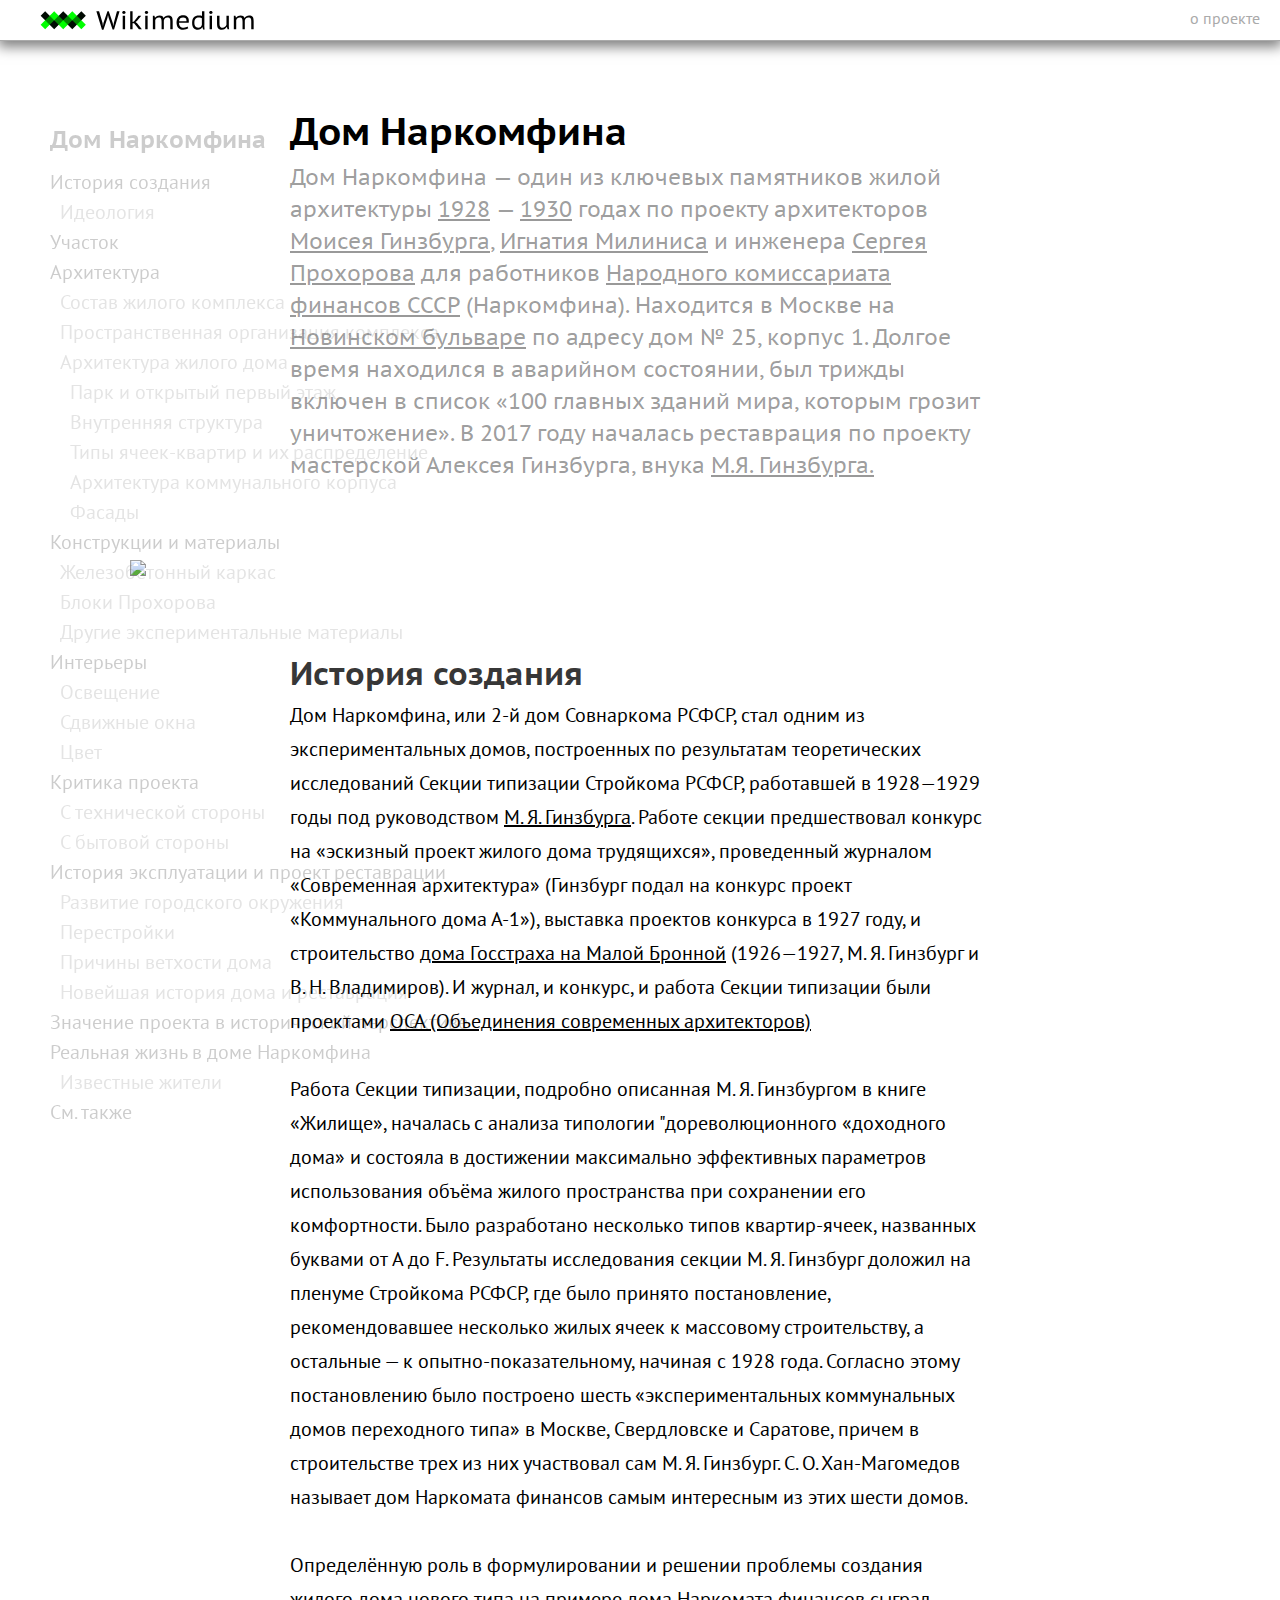
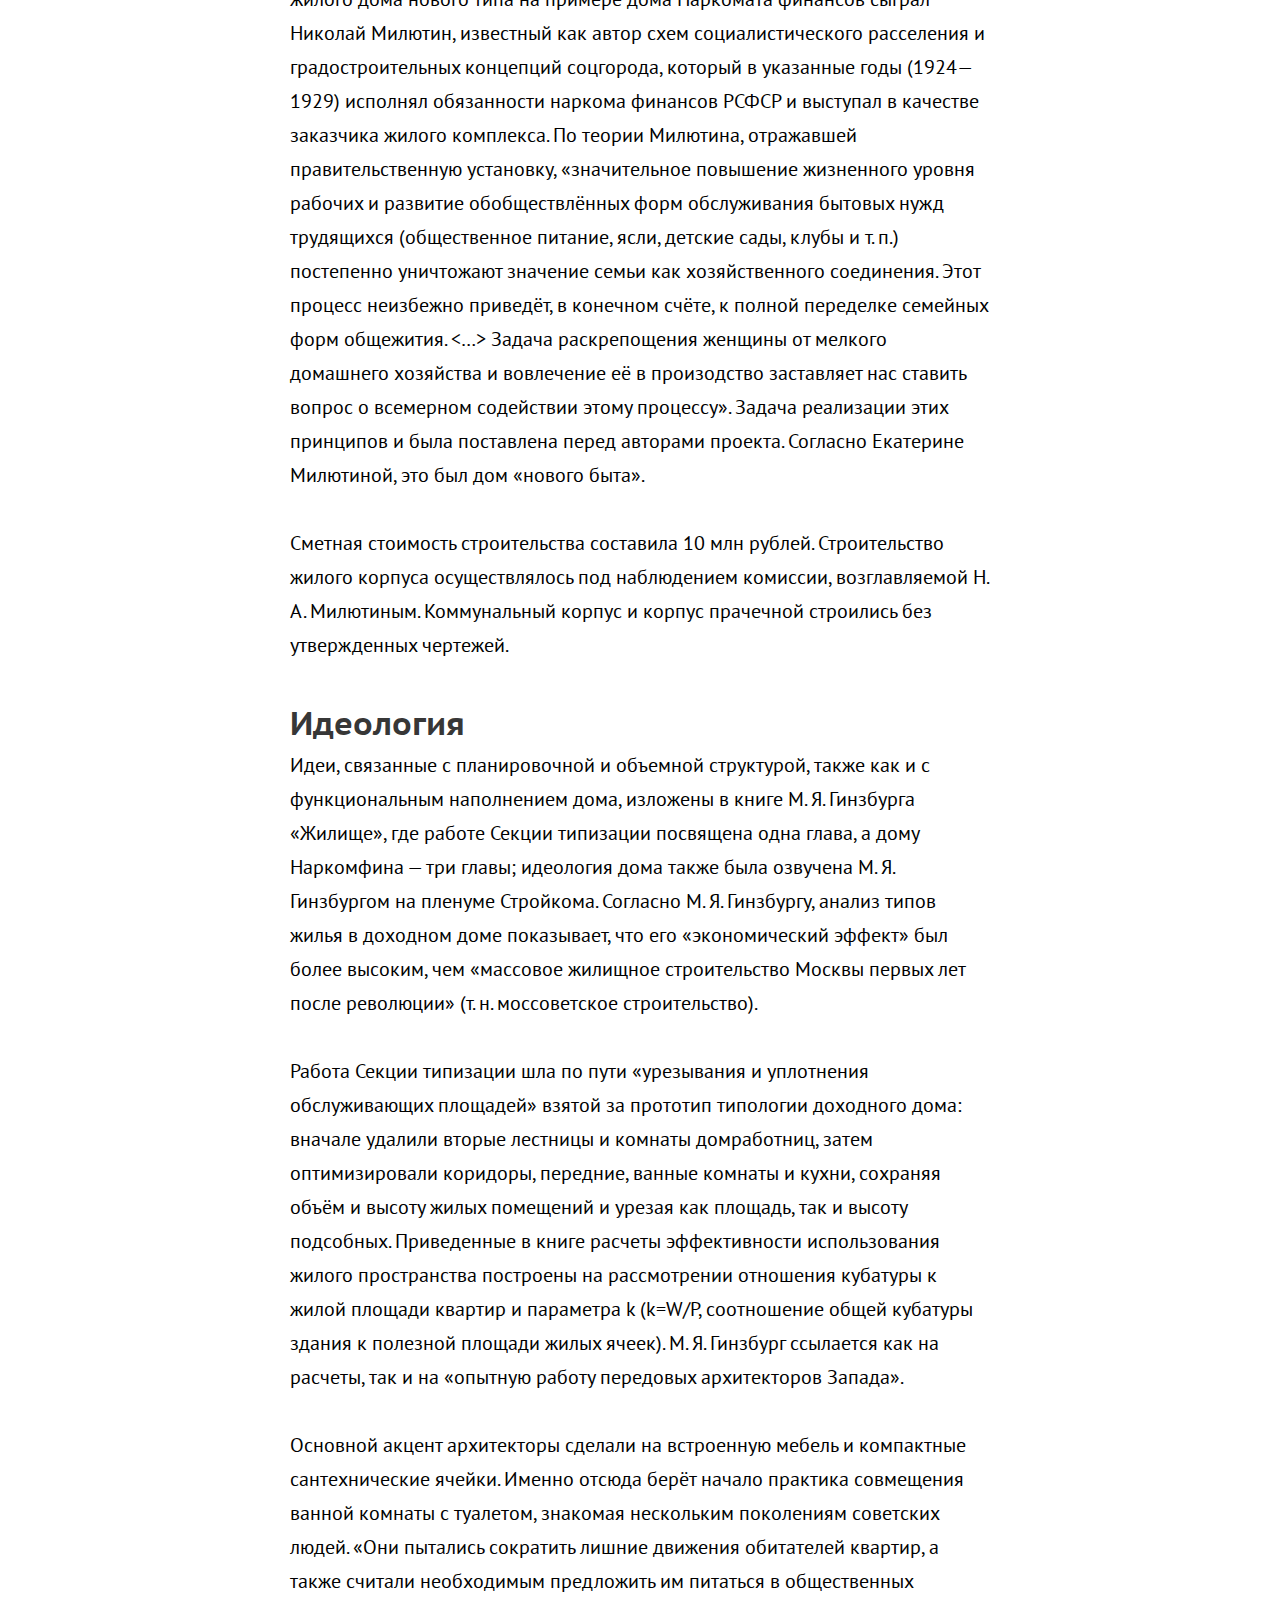
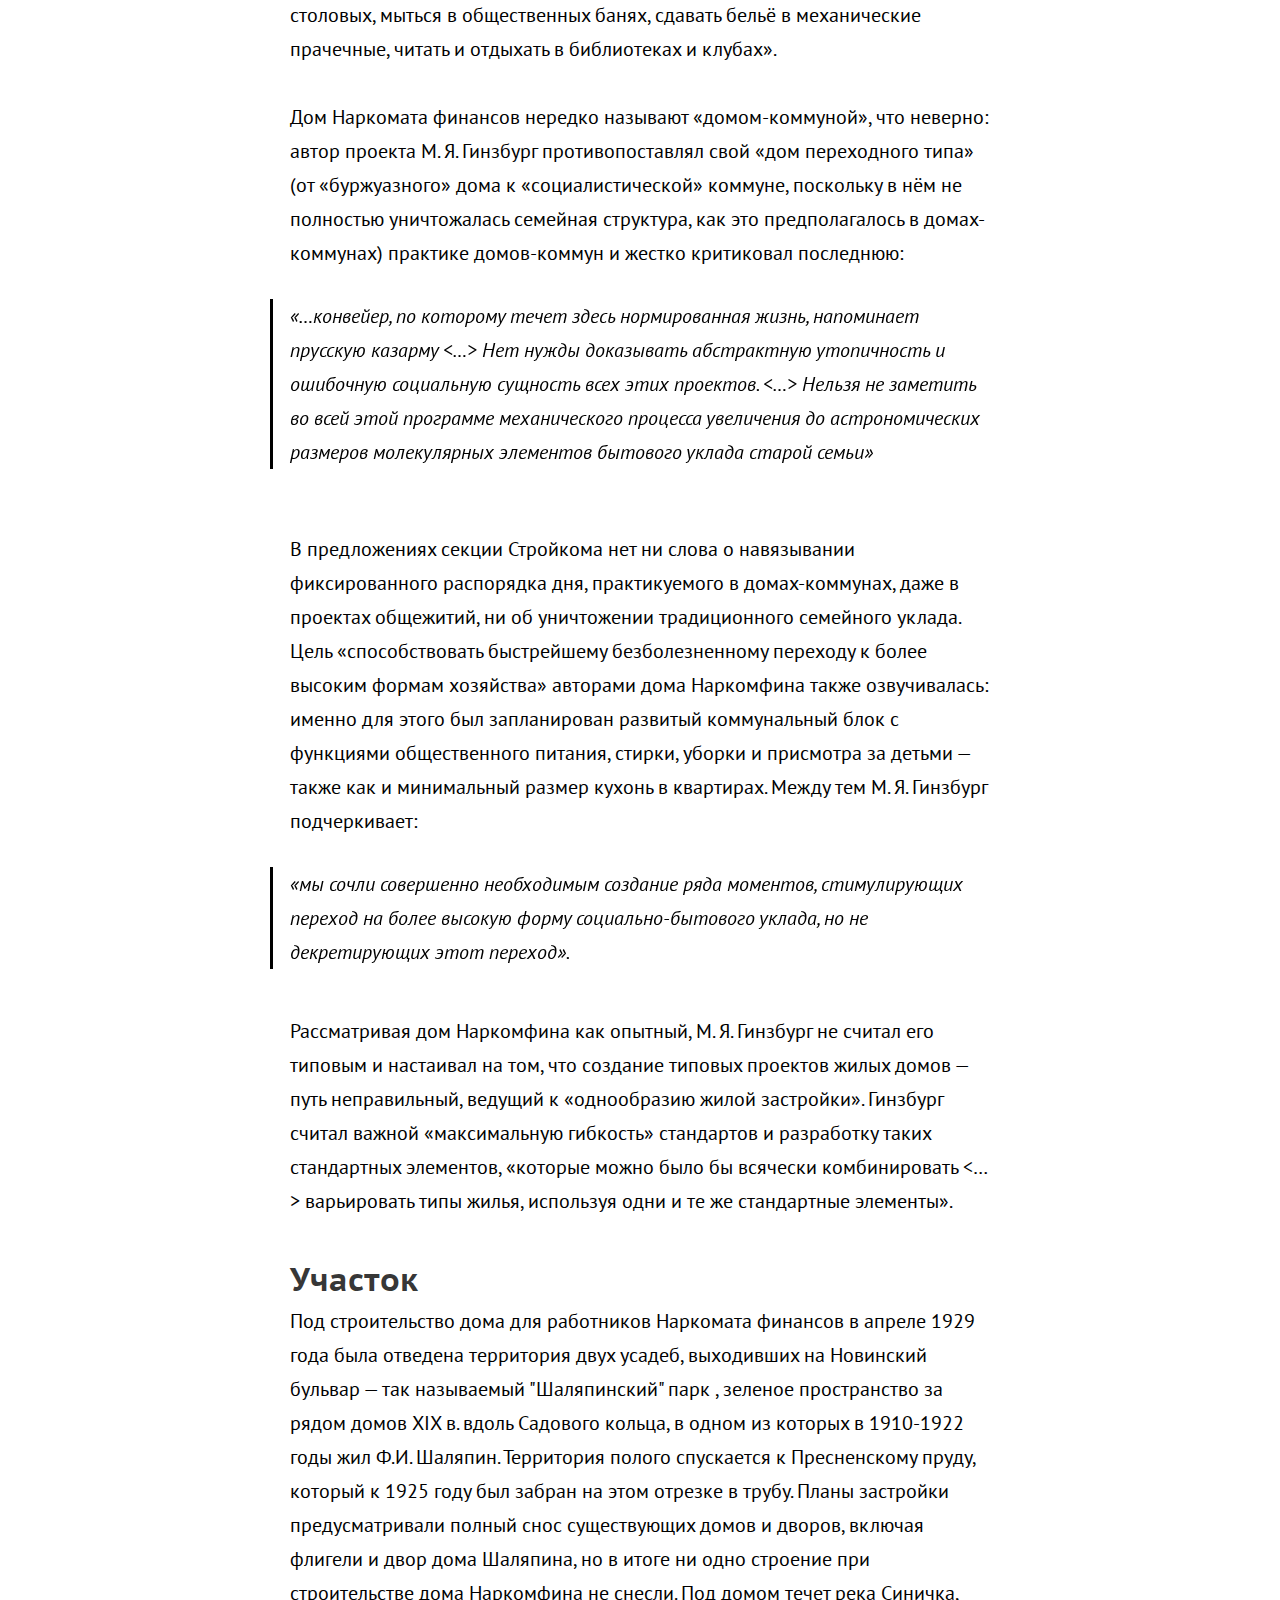
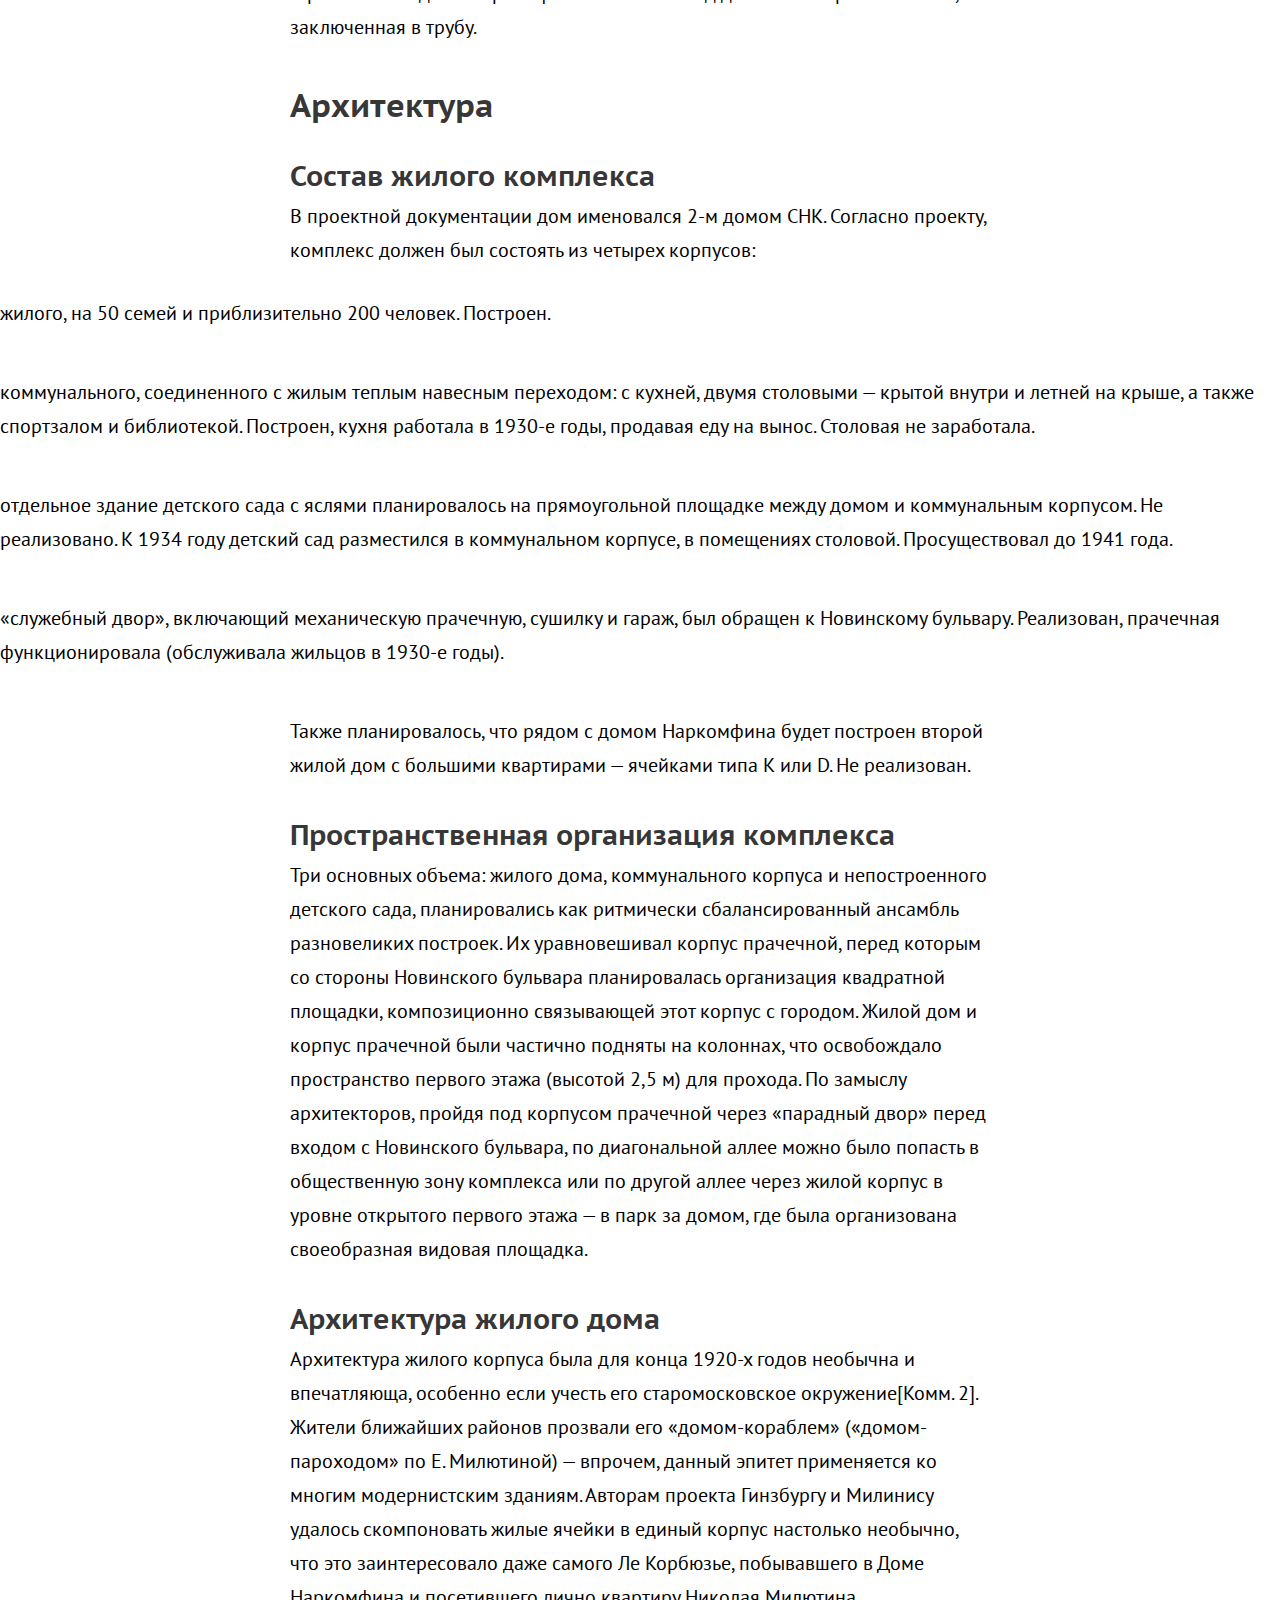
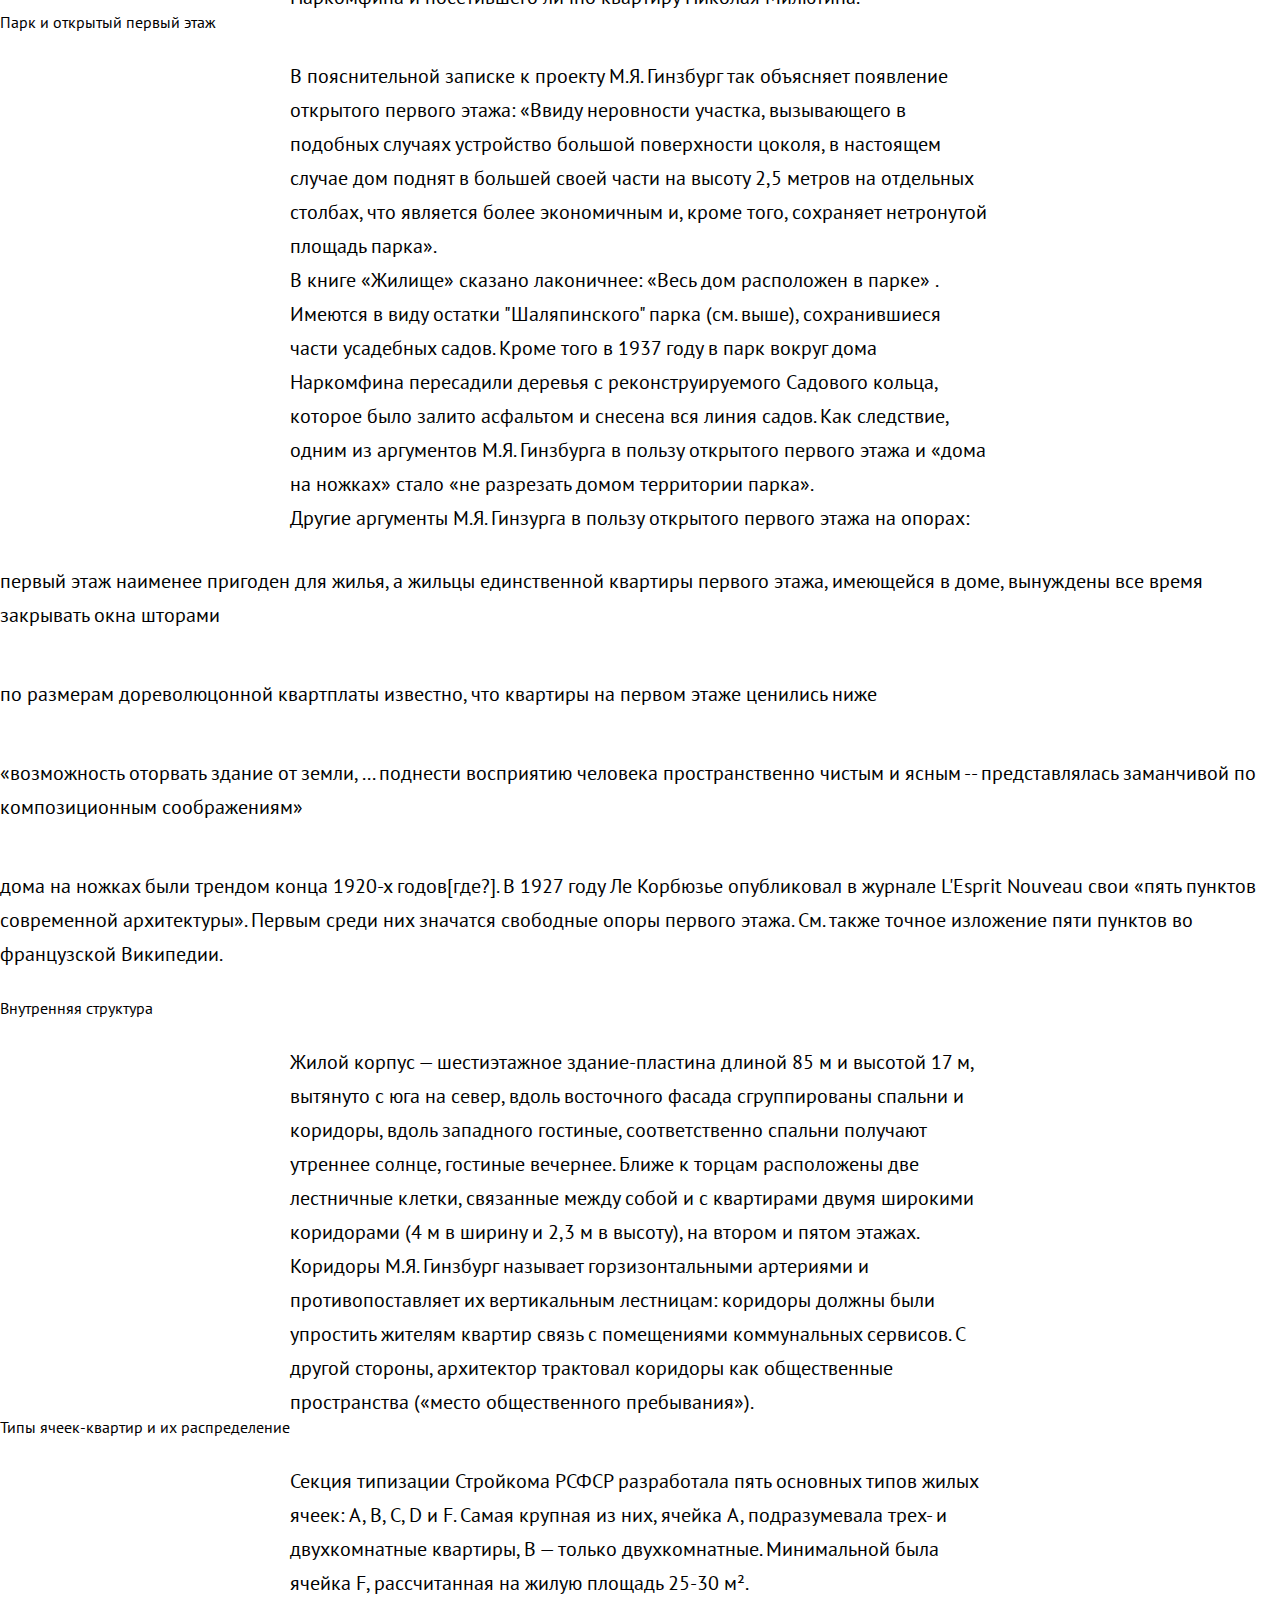
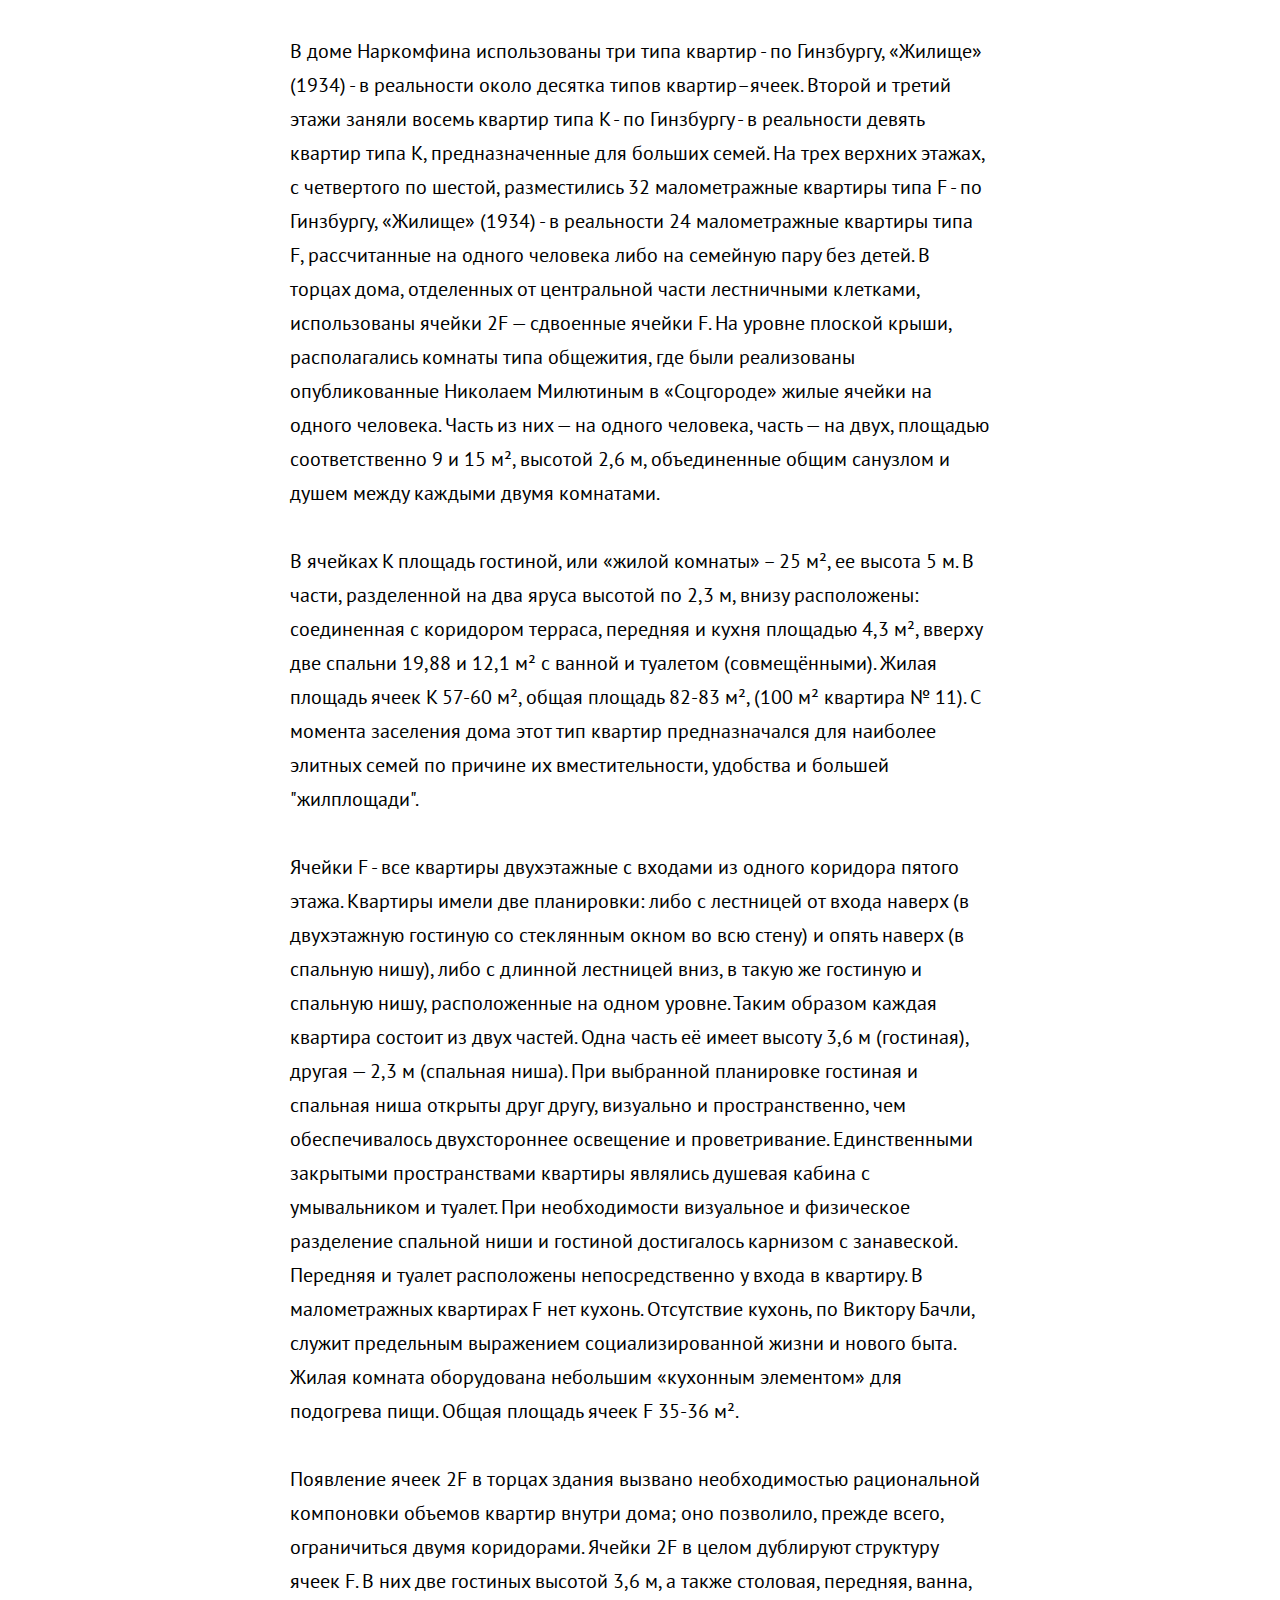
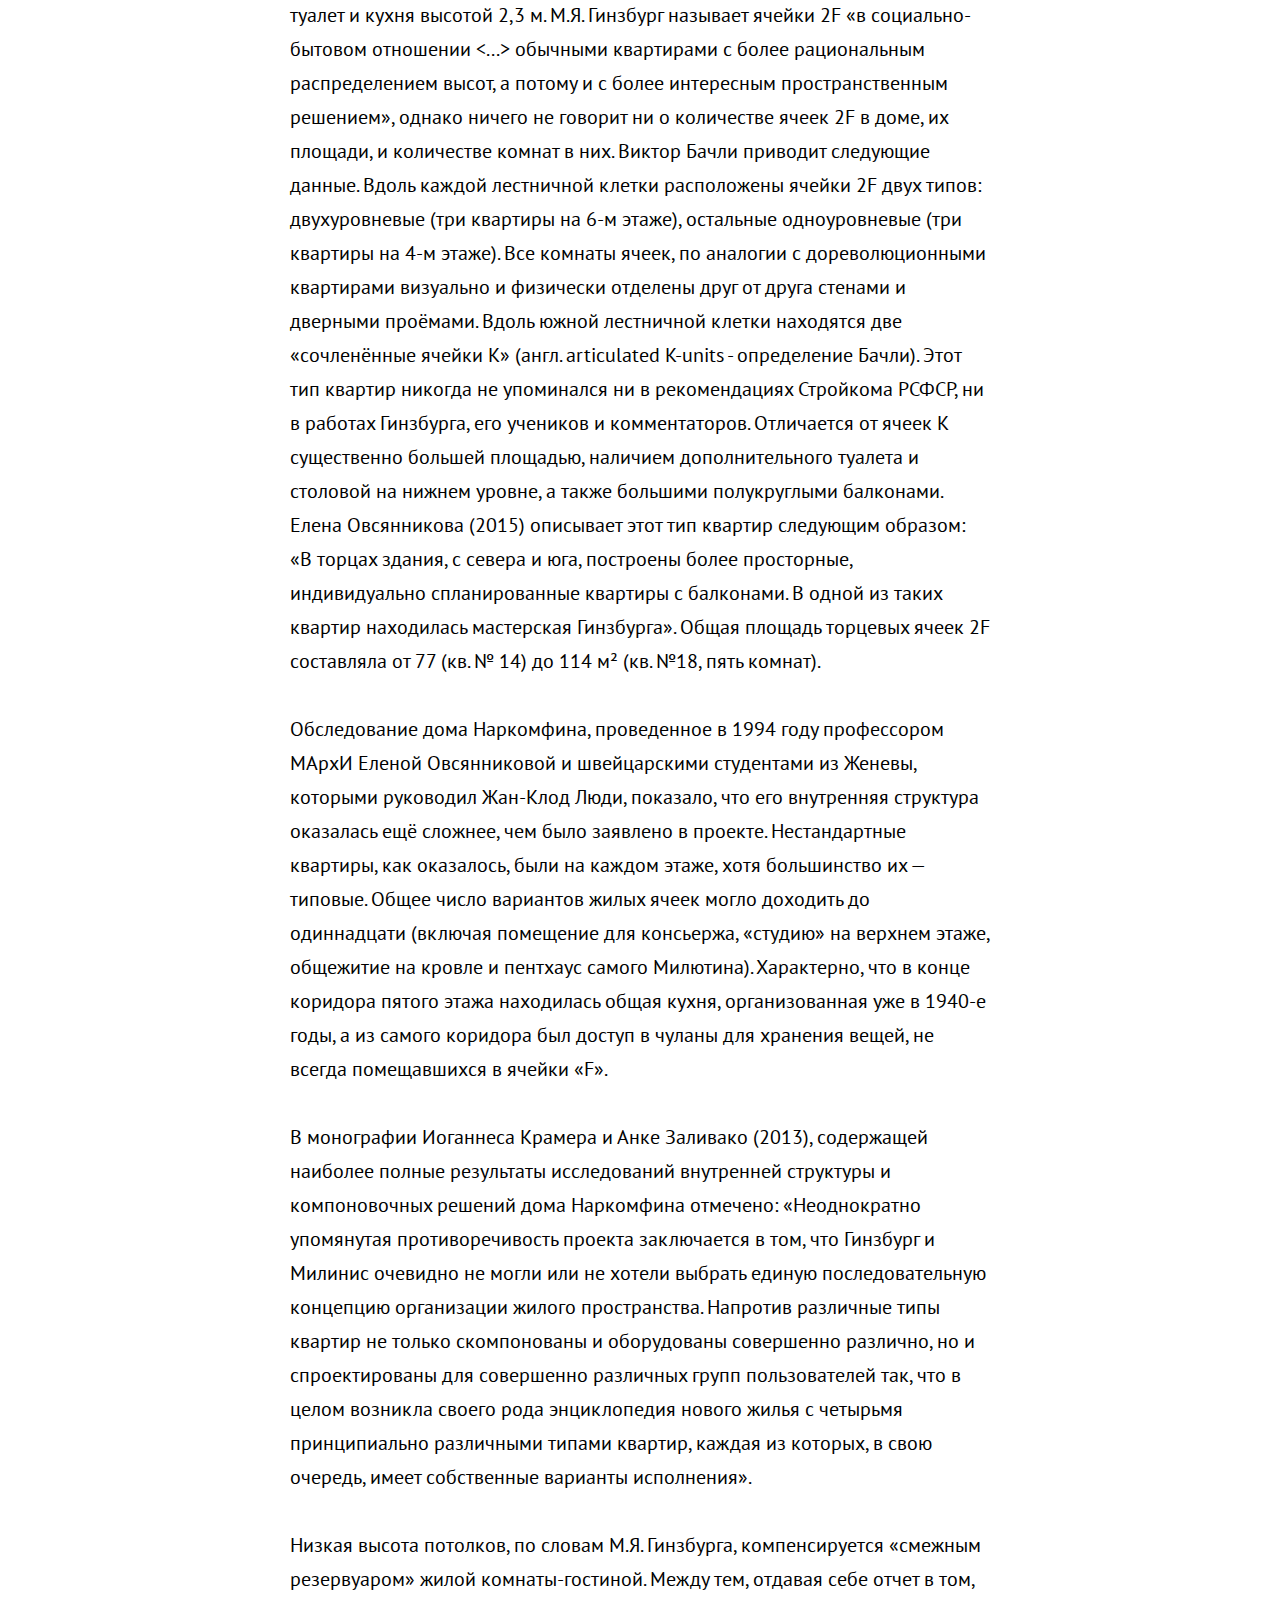
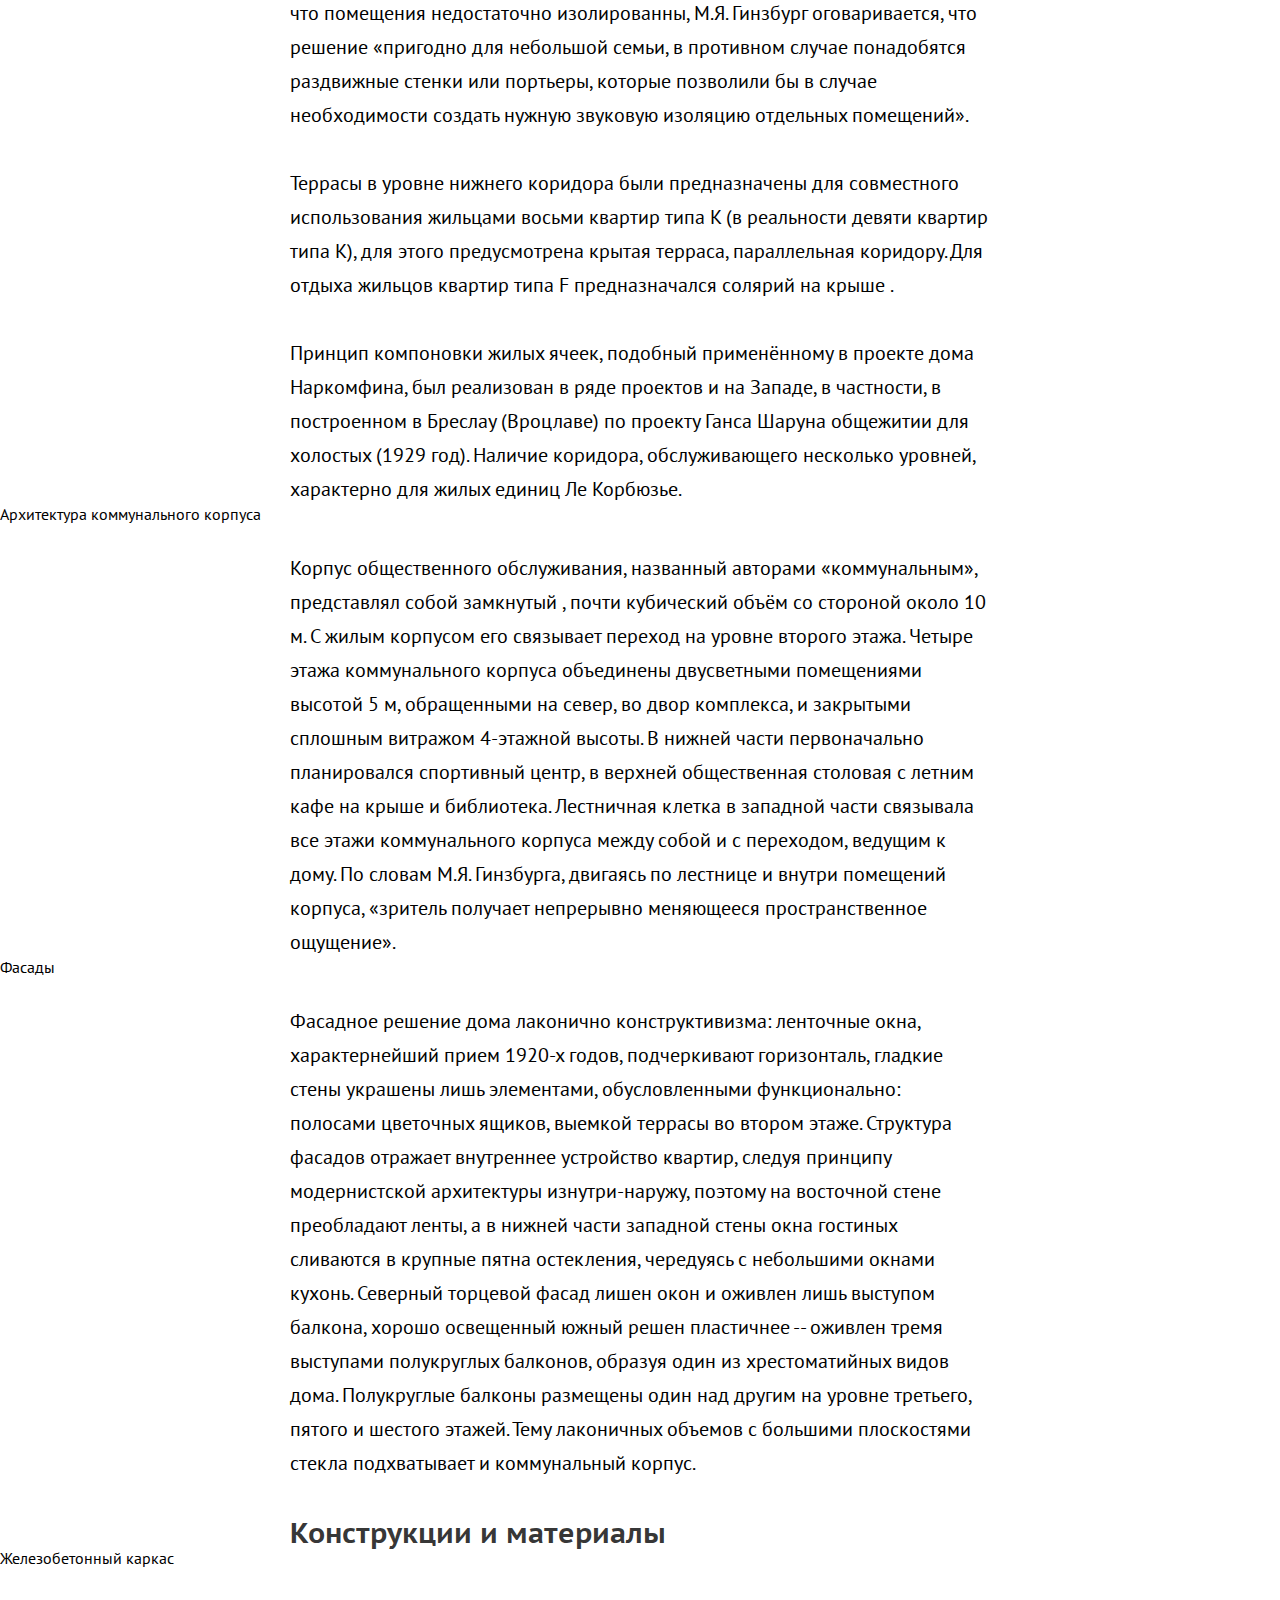
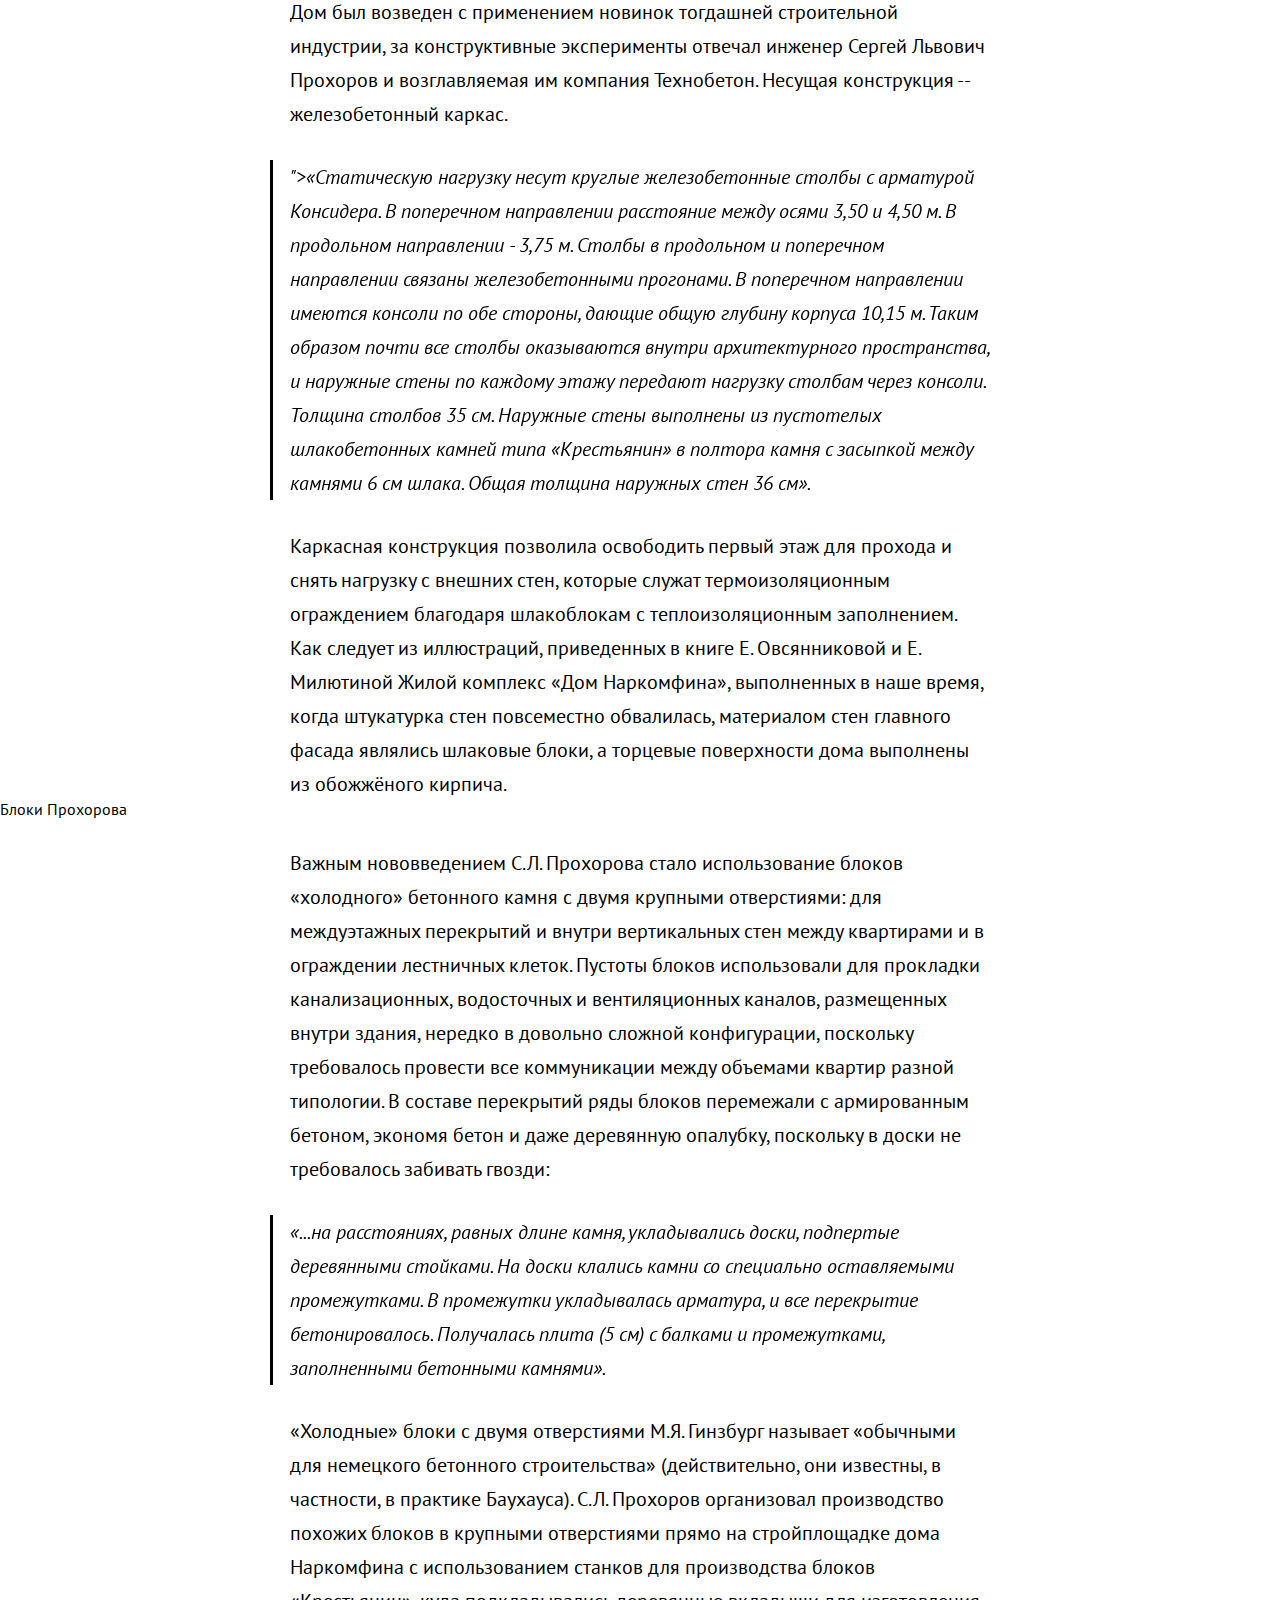
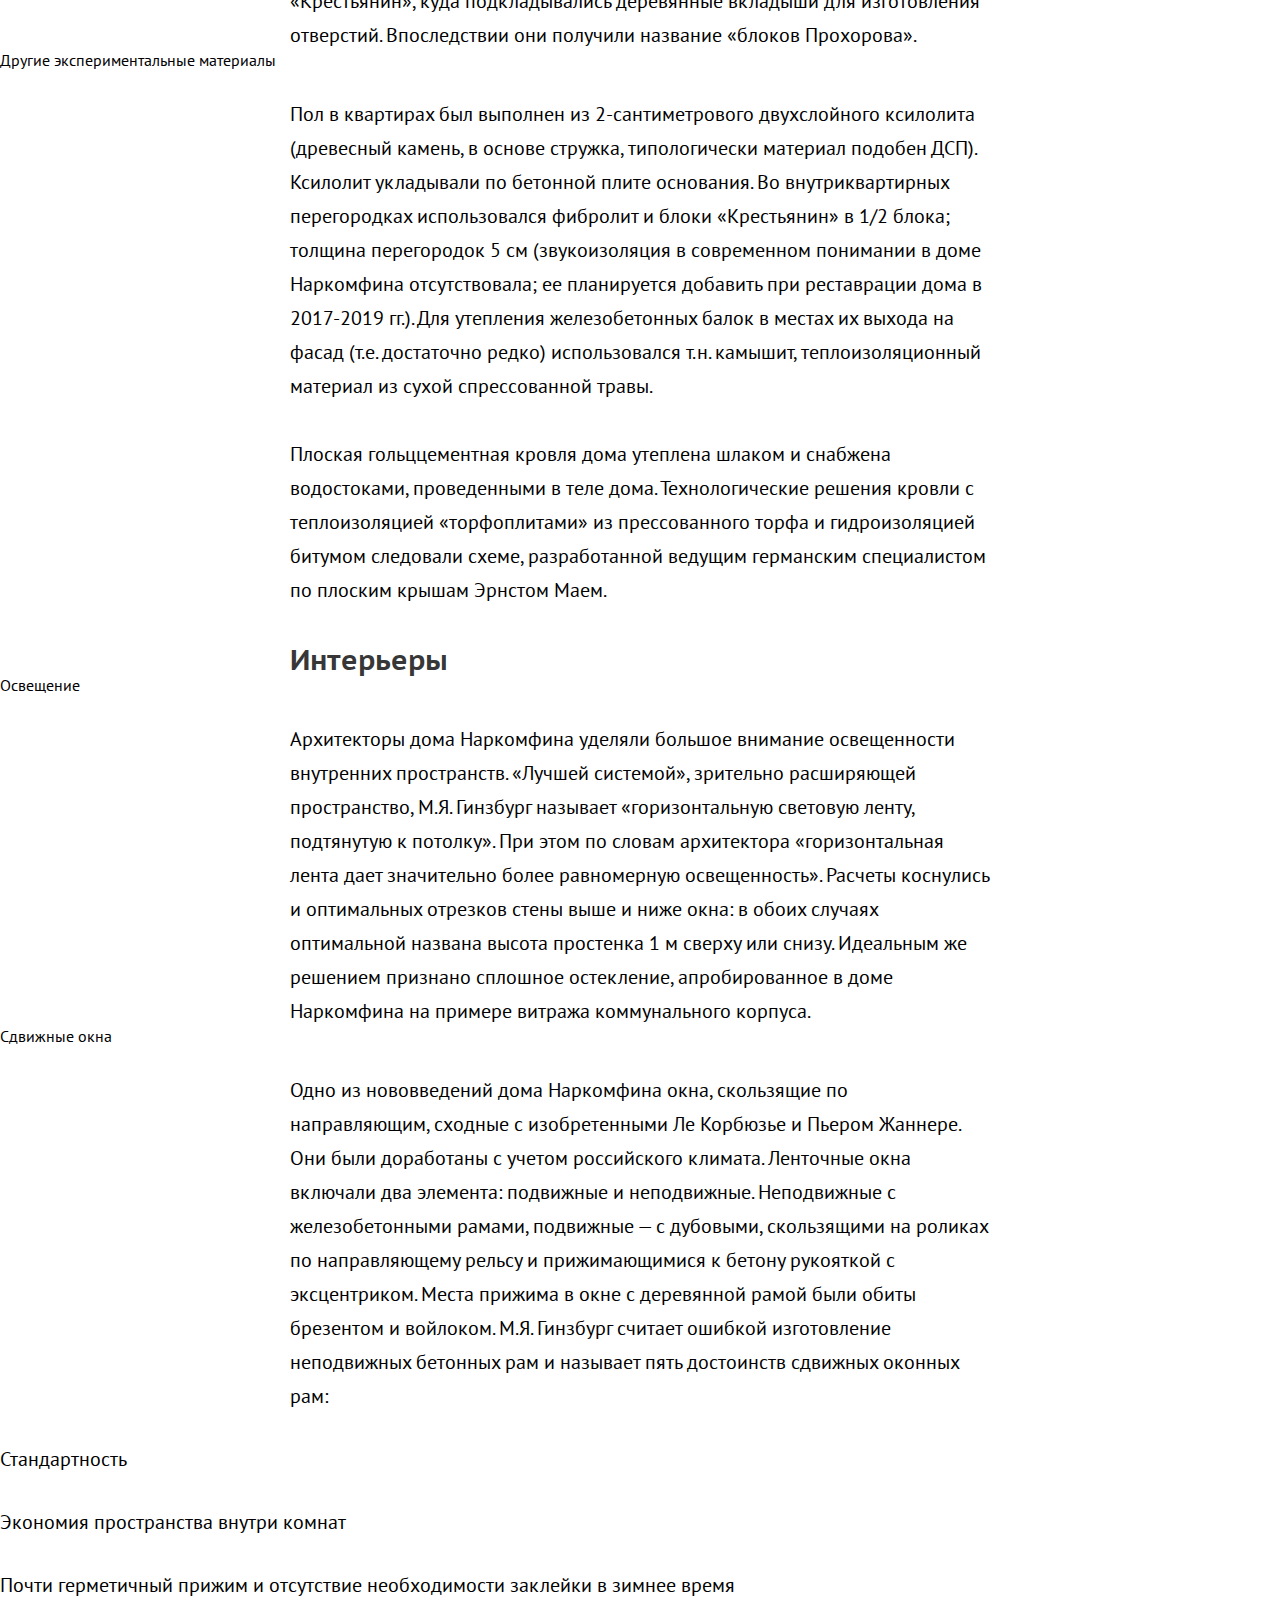
==== commit 20a10ea7: "Update index.html" ====
--- a/index.html
+++ b/index.html
@@ -143,9 +143,7 @@
         <li>отдельное здание детского сада с яслями планировалось на прямоугольной площадке между домом и коммунальным корпусом. Не реализовано. К 1934 году детский сад разместился в коммунальном корпусе, в помещениях столовой. Просуществовал до 1941 года.</li><br>
         <li>«служебный двор», включающий механическую прачечную, сушилку и гараж, был обращен к Новинскому бульвару. Реализован, прачечная функционировала (обслуживала жильцов в 1930-е годы).</li><br>
       </ol>
-    <p>
-	  Также планировалось, что рядом с домом Наркомфина будет построен второй жилой дом с большими квартирами — ячейками типа К или D. Не реализован.
-	</p>
+    <p> Также планировалось, что рядом с домом Наркомфина будет построен второй жилой дом с большими квартирами — ячейками типа К или D. Не реализован.</p>
 
     <h3 id="s6">Пространственная организация комплекса</h3>
     <p>Три основных объема: жилого дома, коммунального корпуса и непостроенного детского сада, планировались как ритмически сбалансированный ансамбль разновеликих построек. Их уравновешивал корпус прачечной, перед которым со стороны Новинского бульвара планировалась организация квадратной площадки, композиционно связывающей этот корпус с городом. Жилой дом и корпус прачечной были частично подняты на колоннах, что освобождало пространство первого этажа (высотой 2,5 м) для прохода. По замыслу архитекторов, пройдя под корпусом прачечной через «парадный двор» перед входом с Новинского бульвара, по диагональной аллее можно было попасть в общественную зону комплекса или по другой аллее через жилой корпус в уровне открытого первого этажа — в парк за домом, где была организована своеобразная видовая площадка.</p>
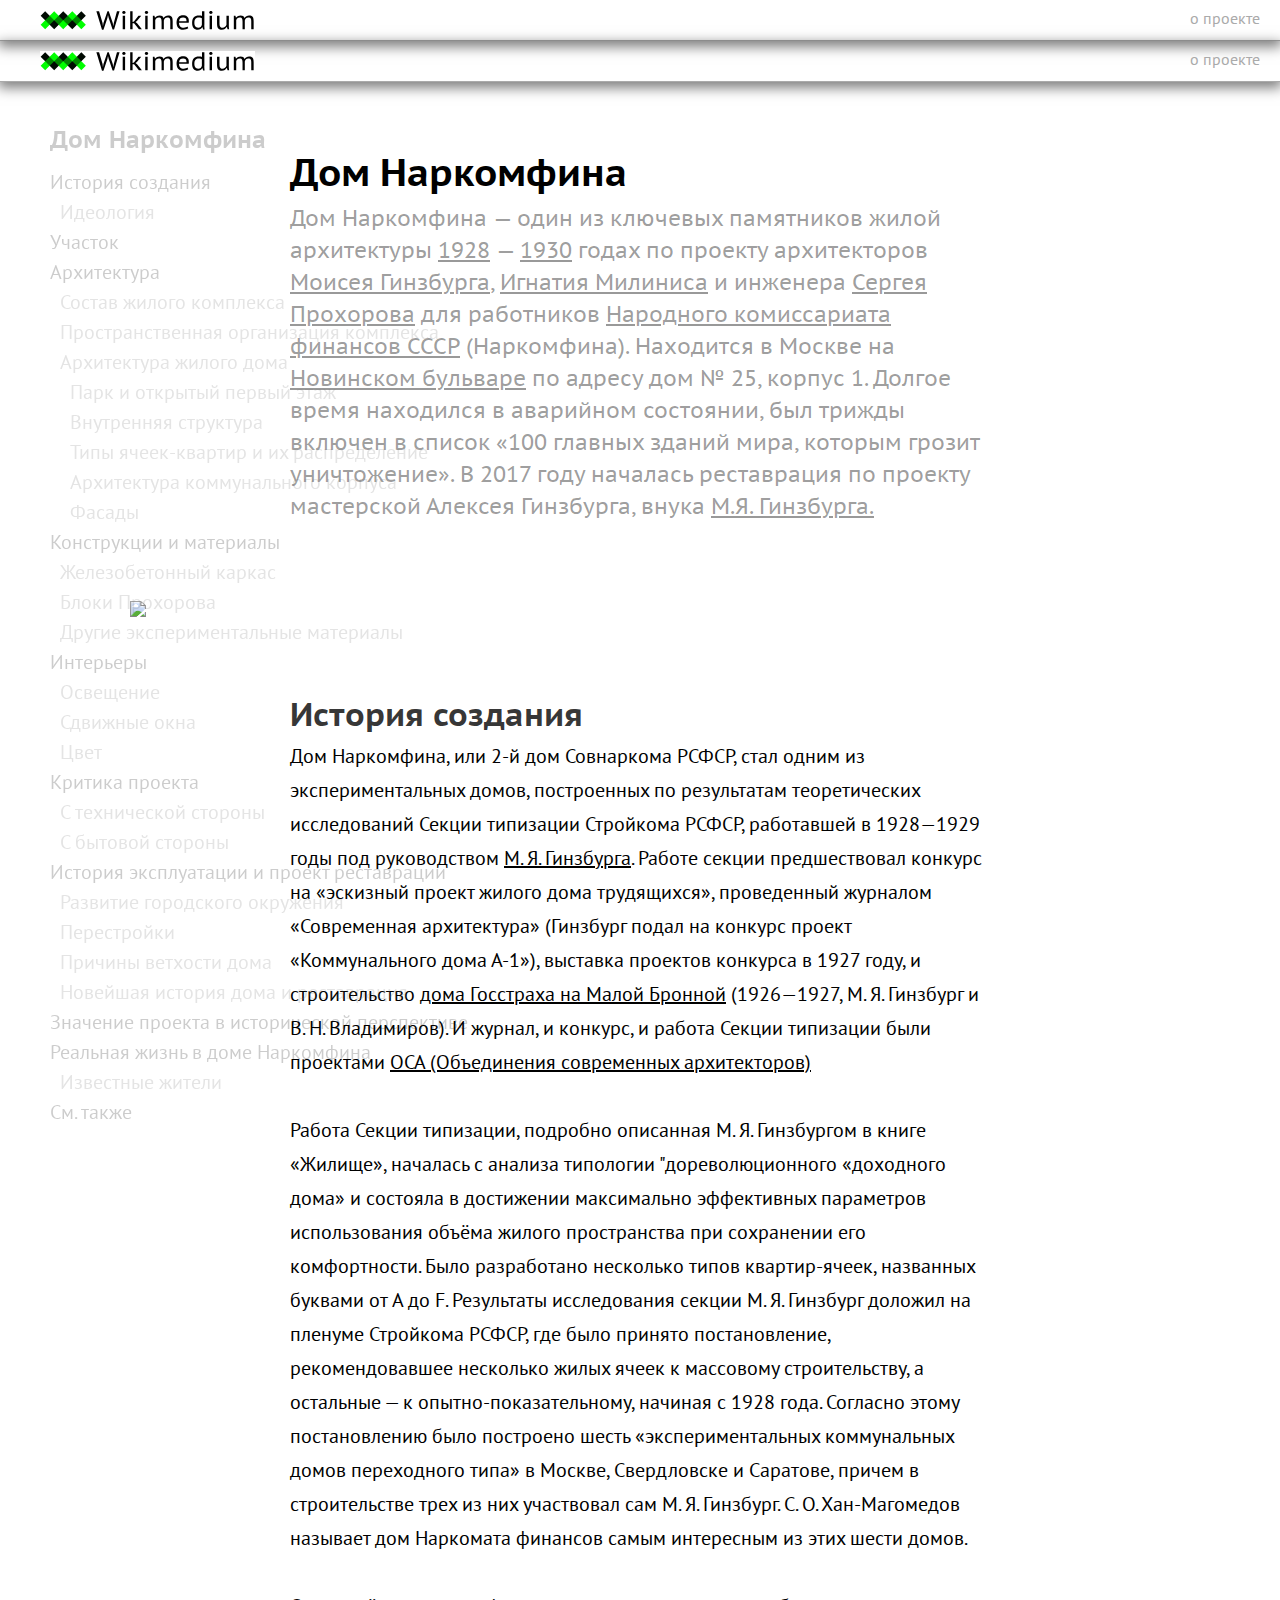
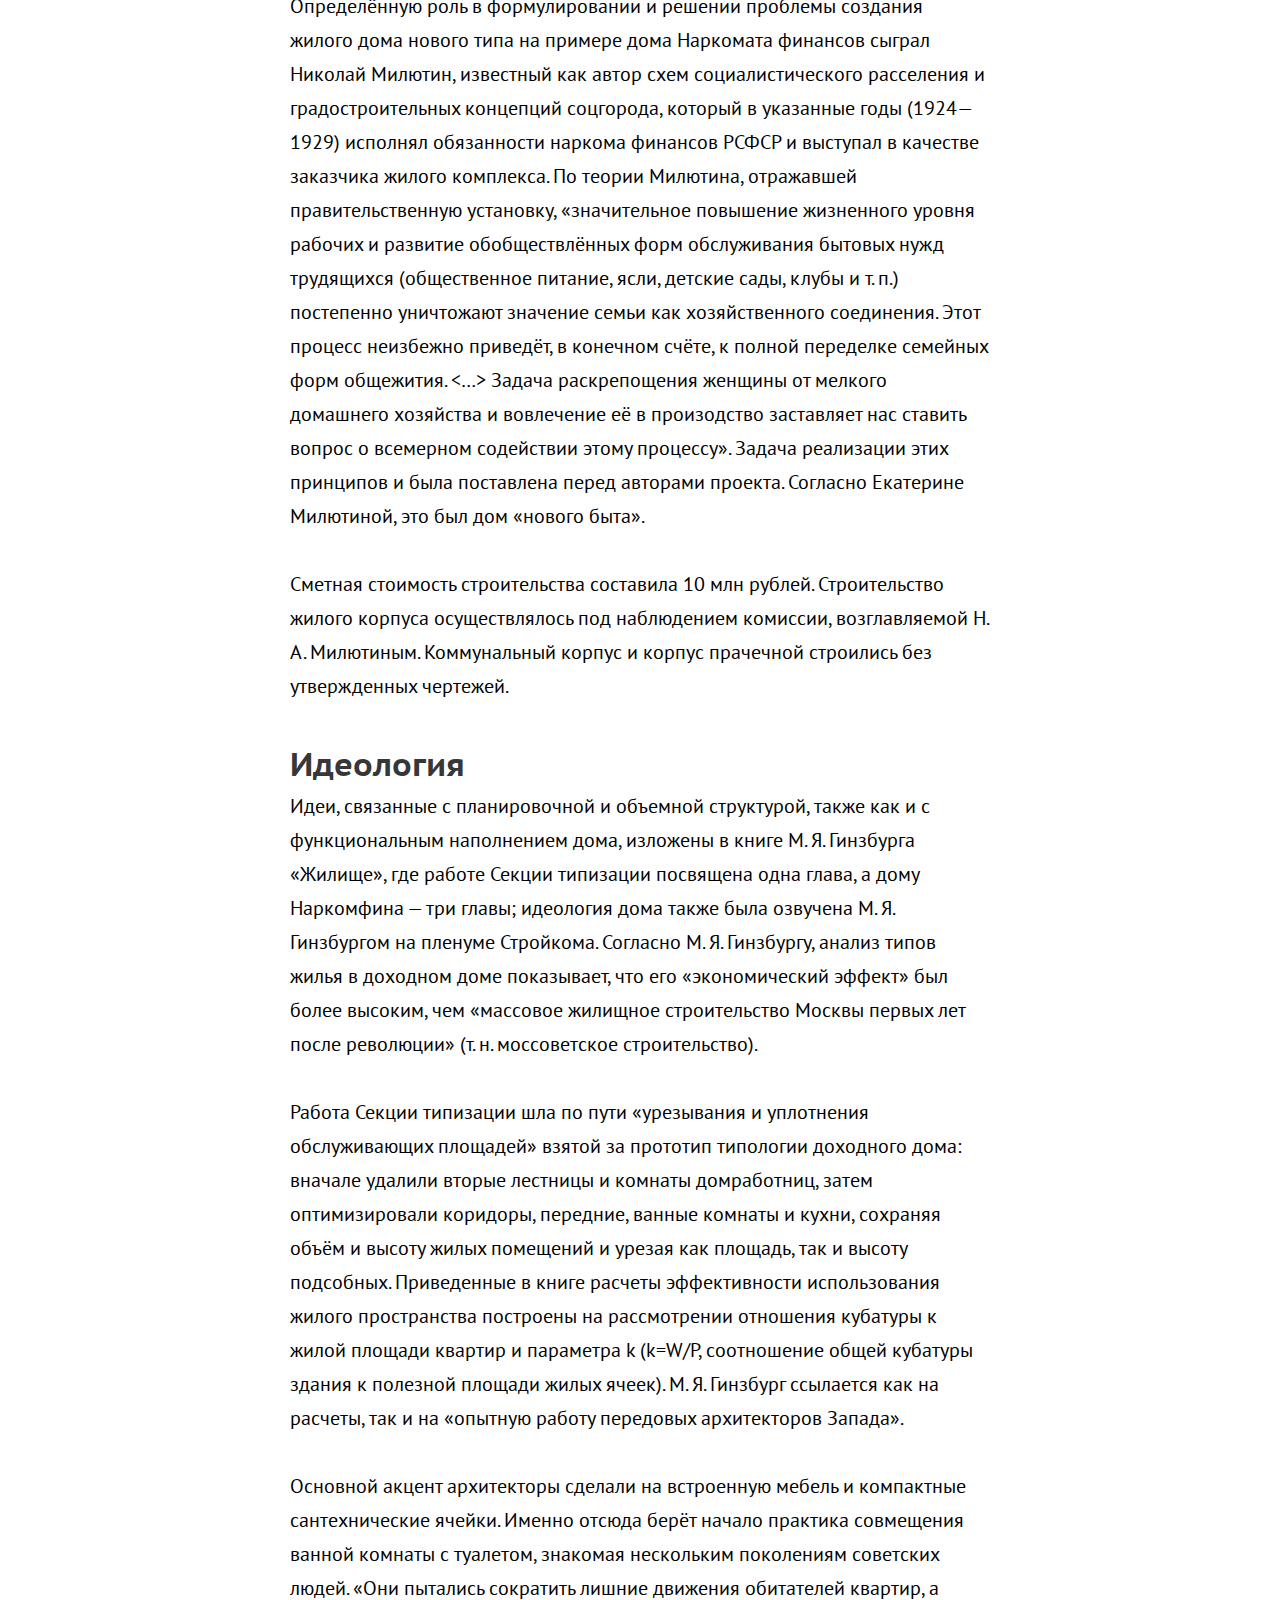
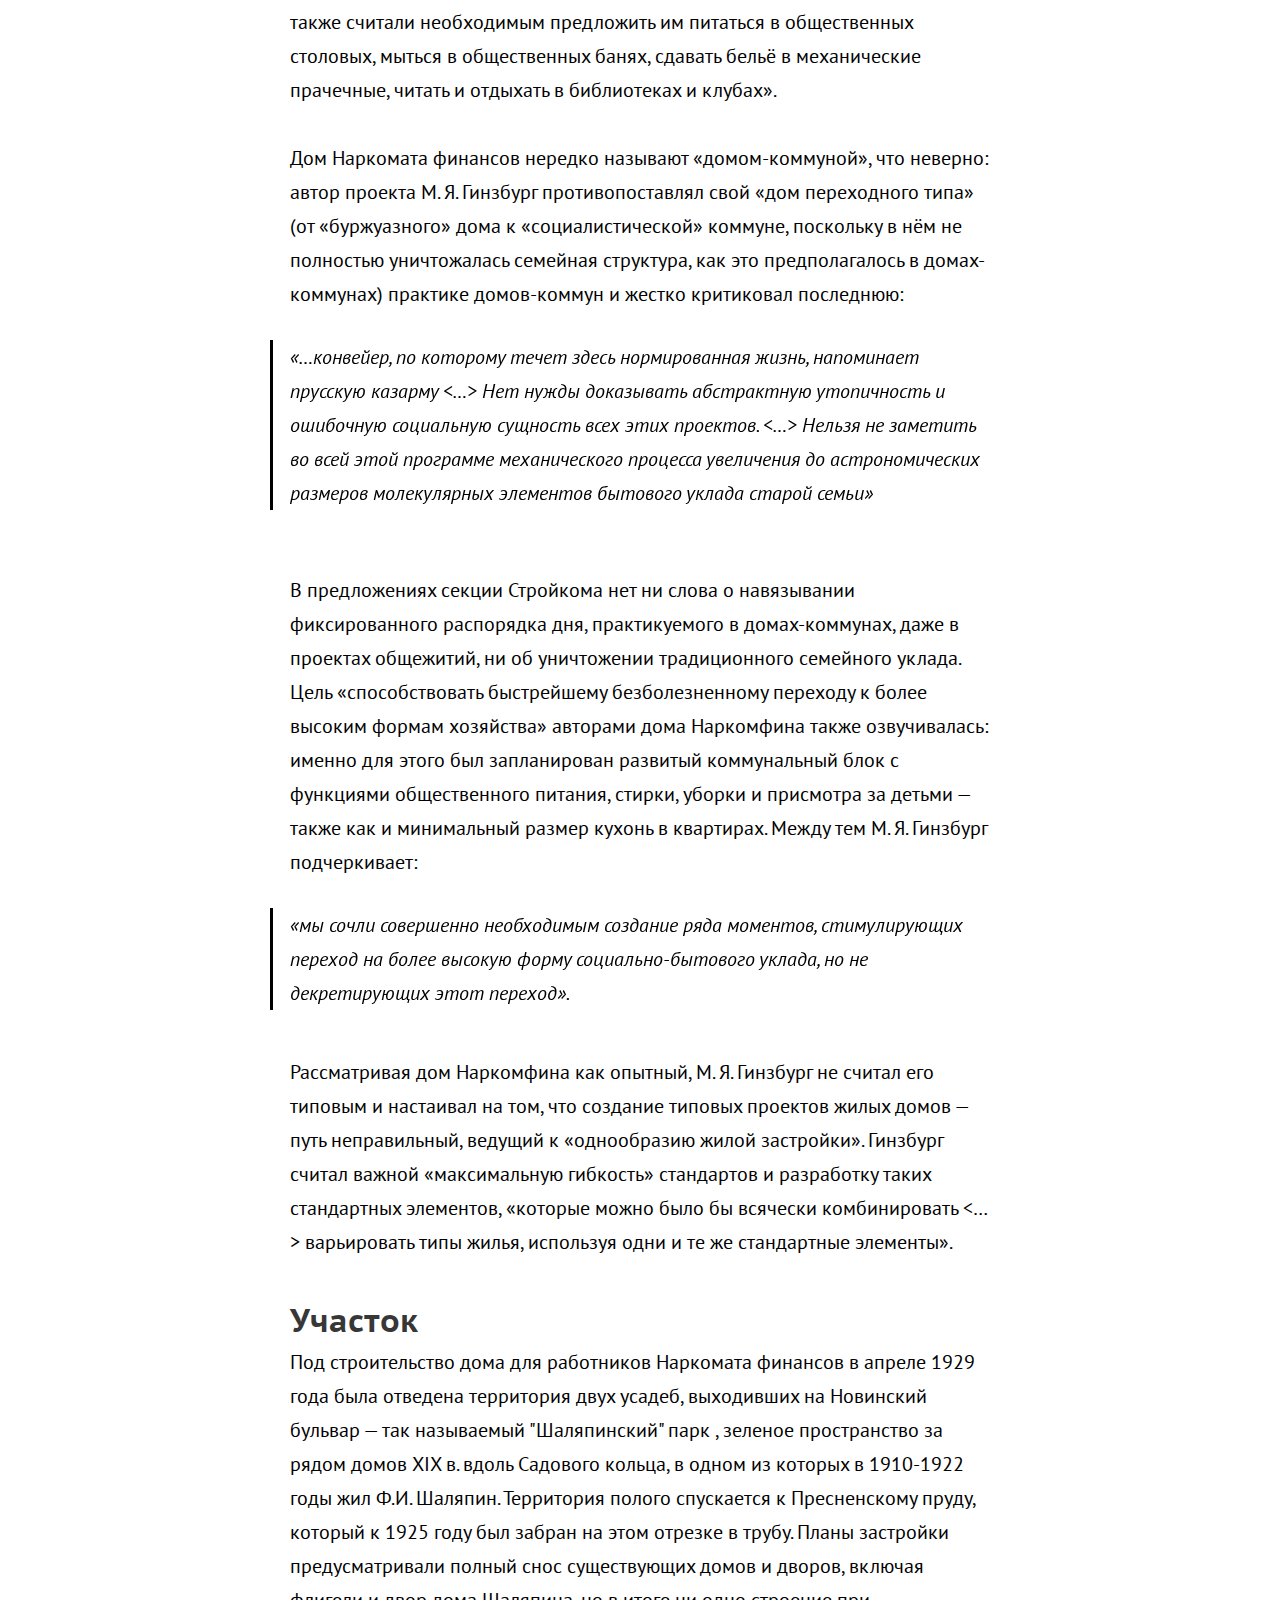
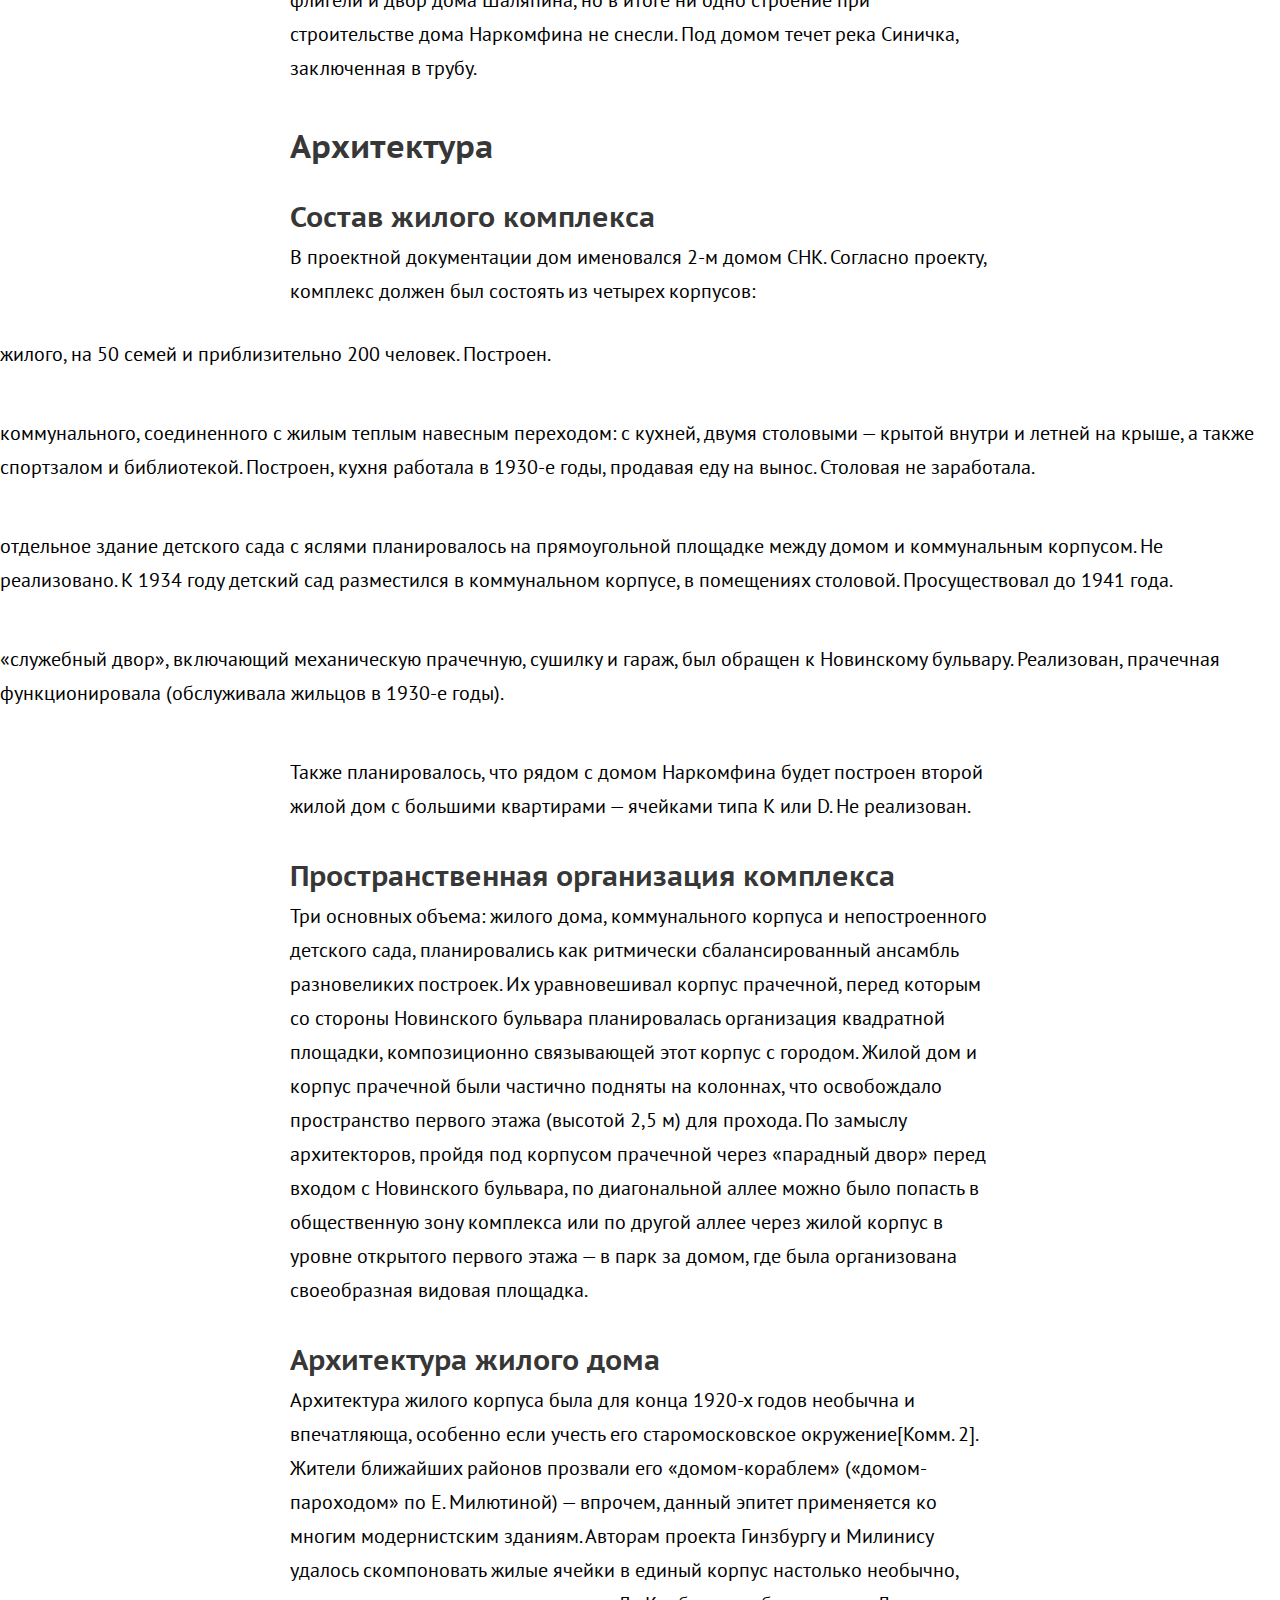
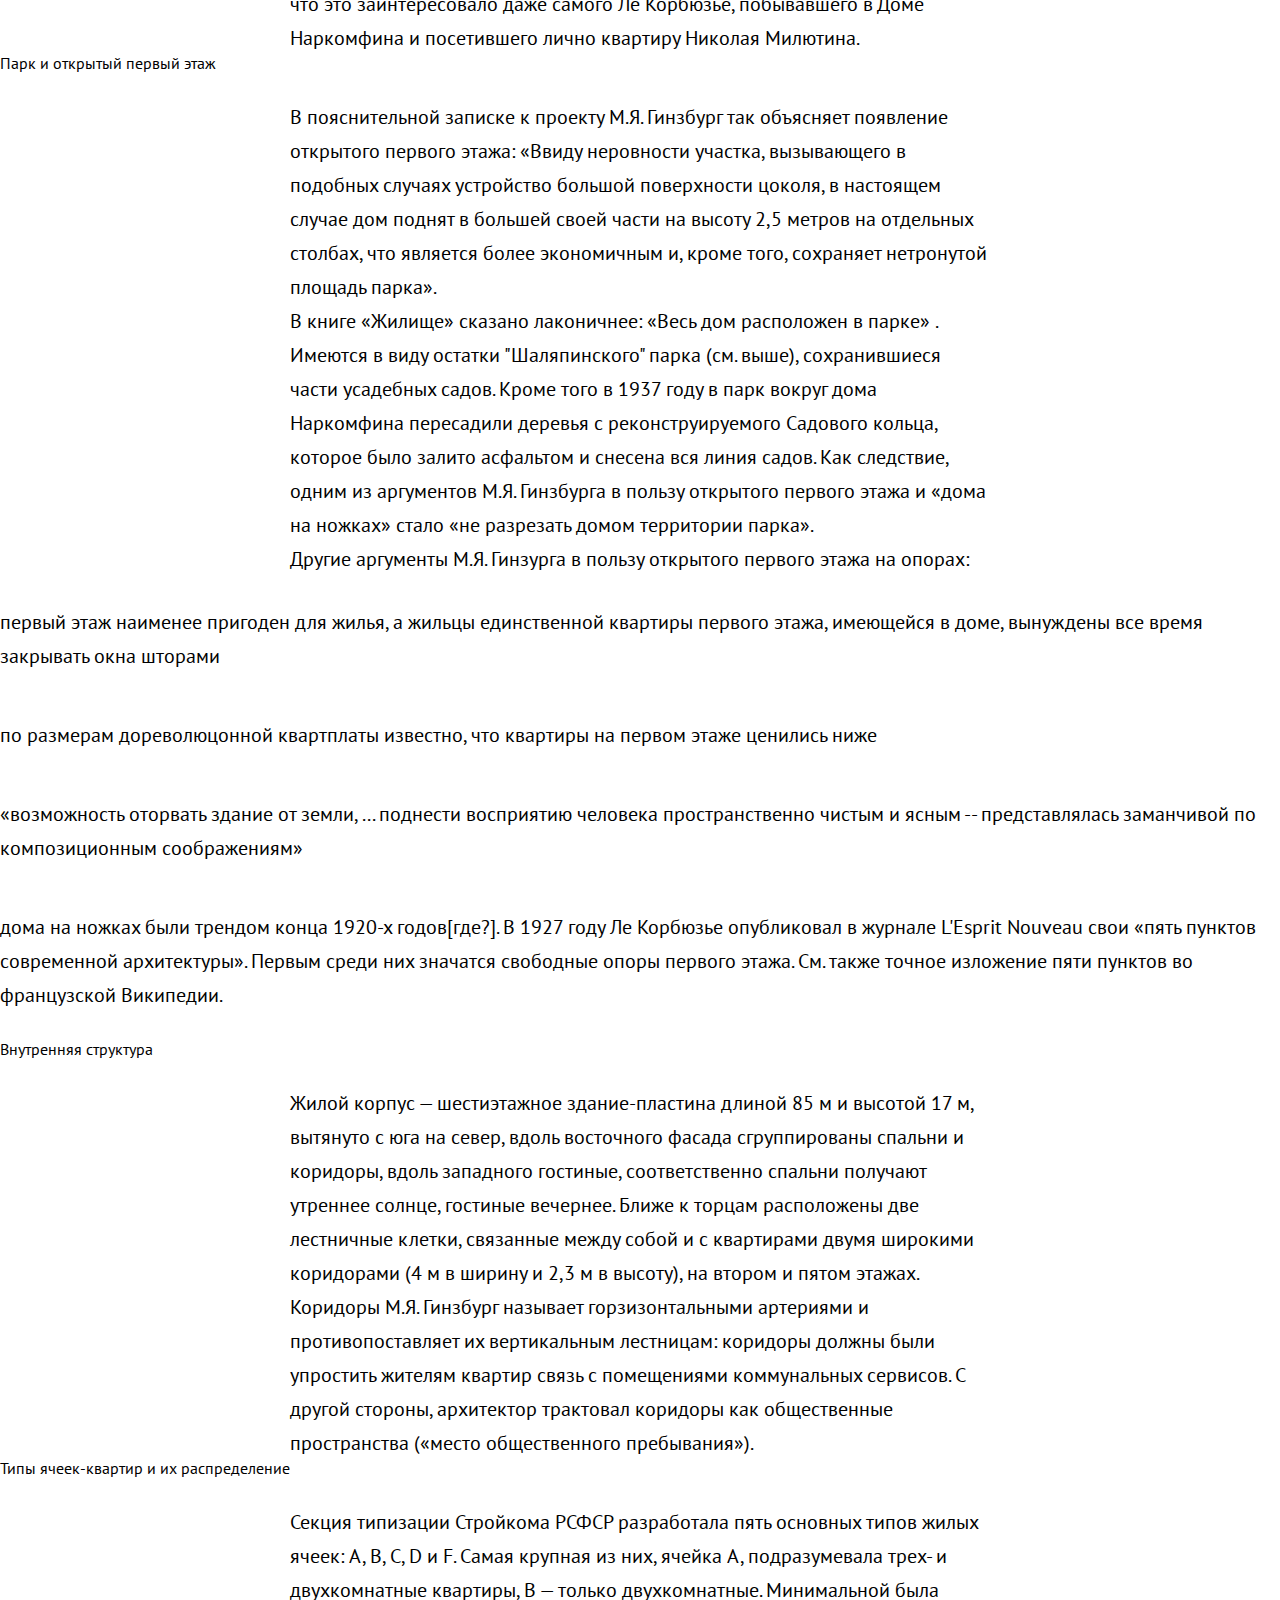
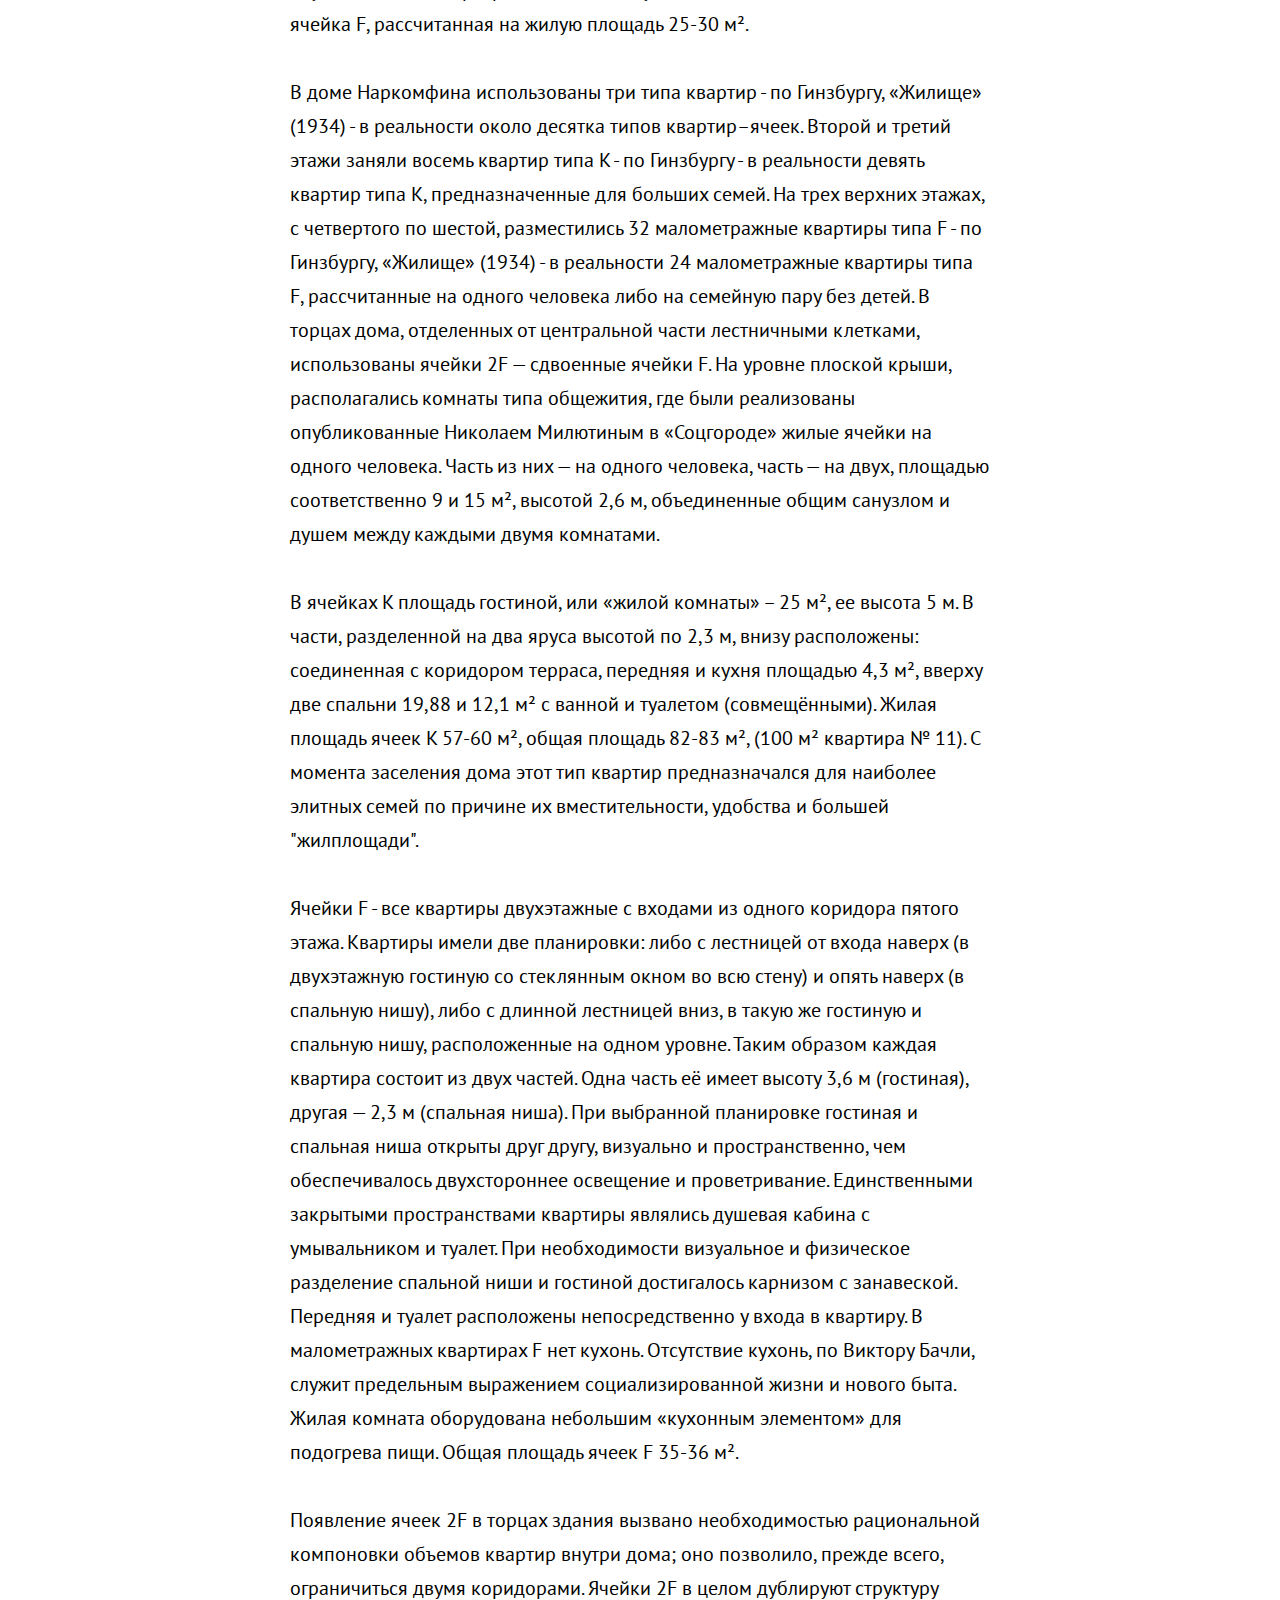
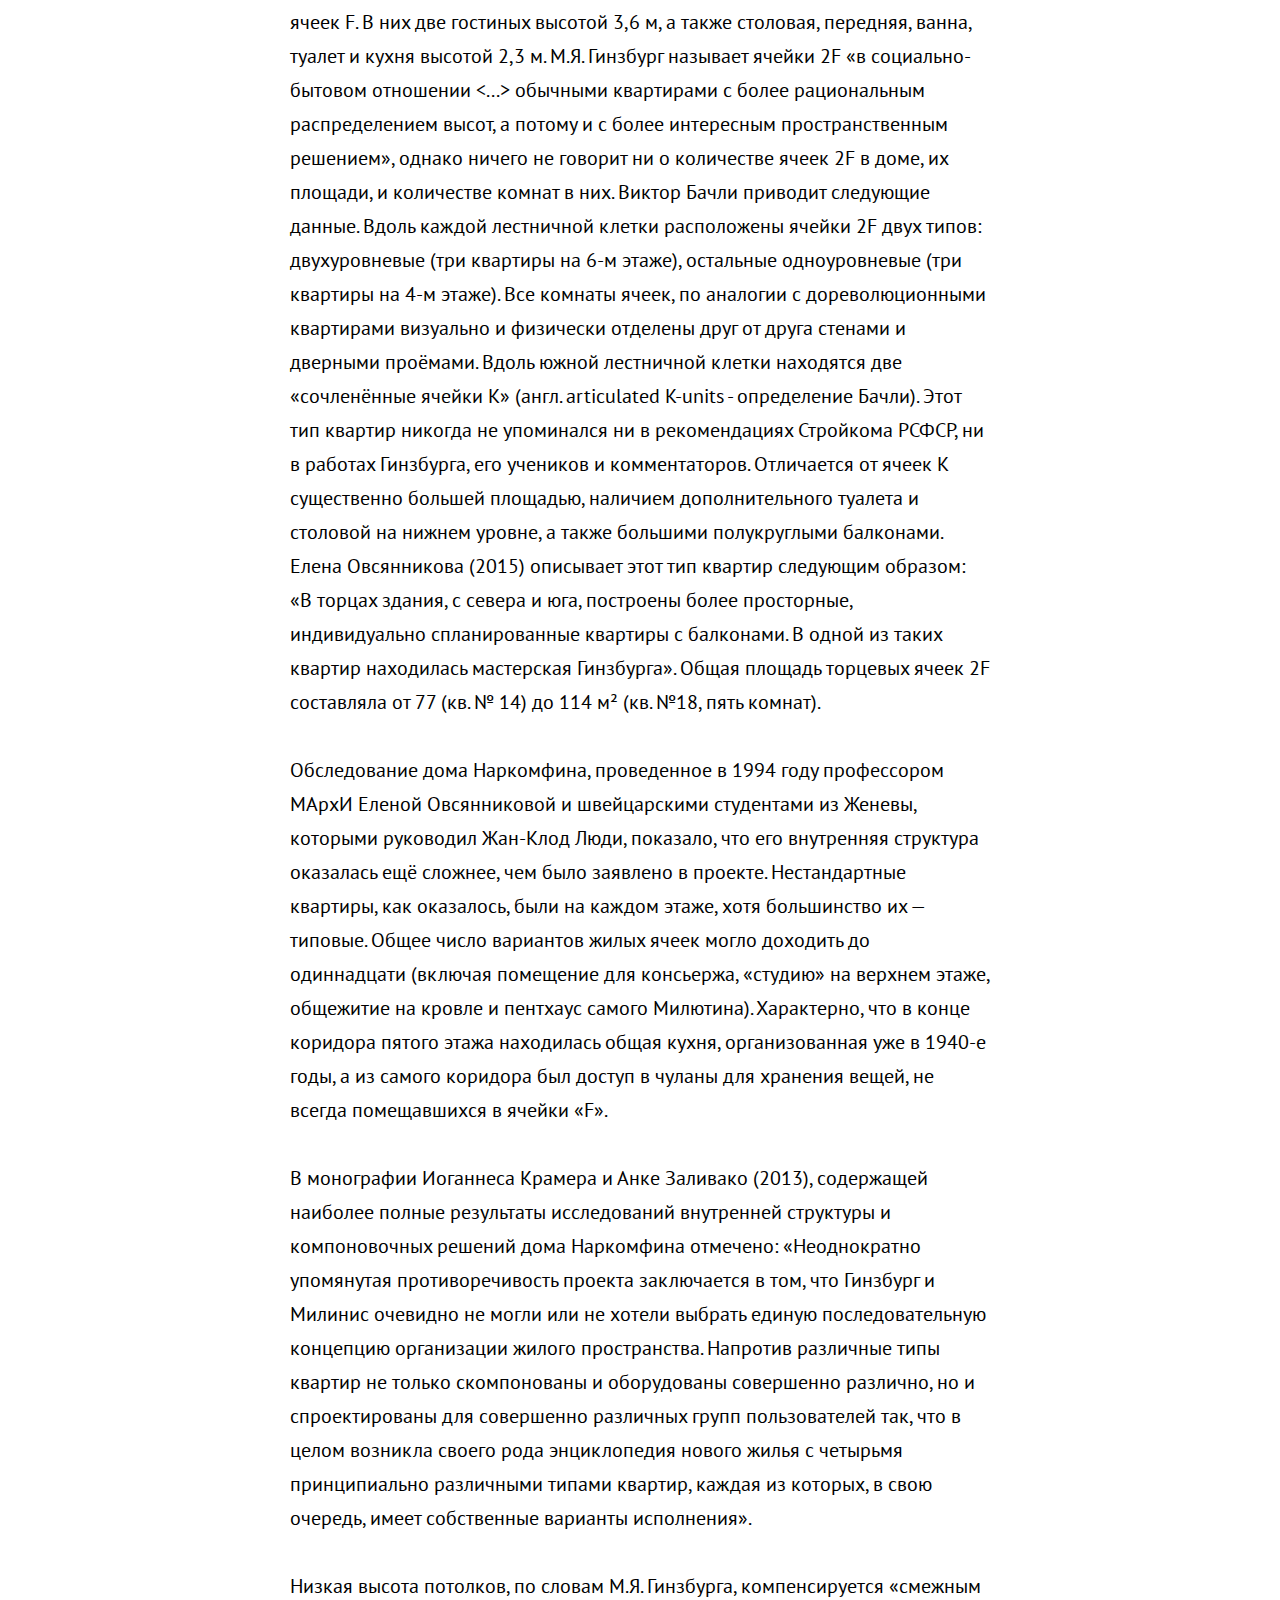
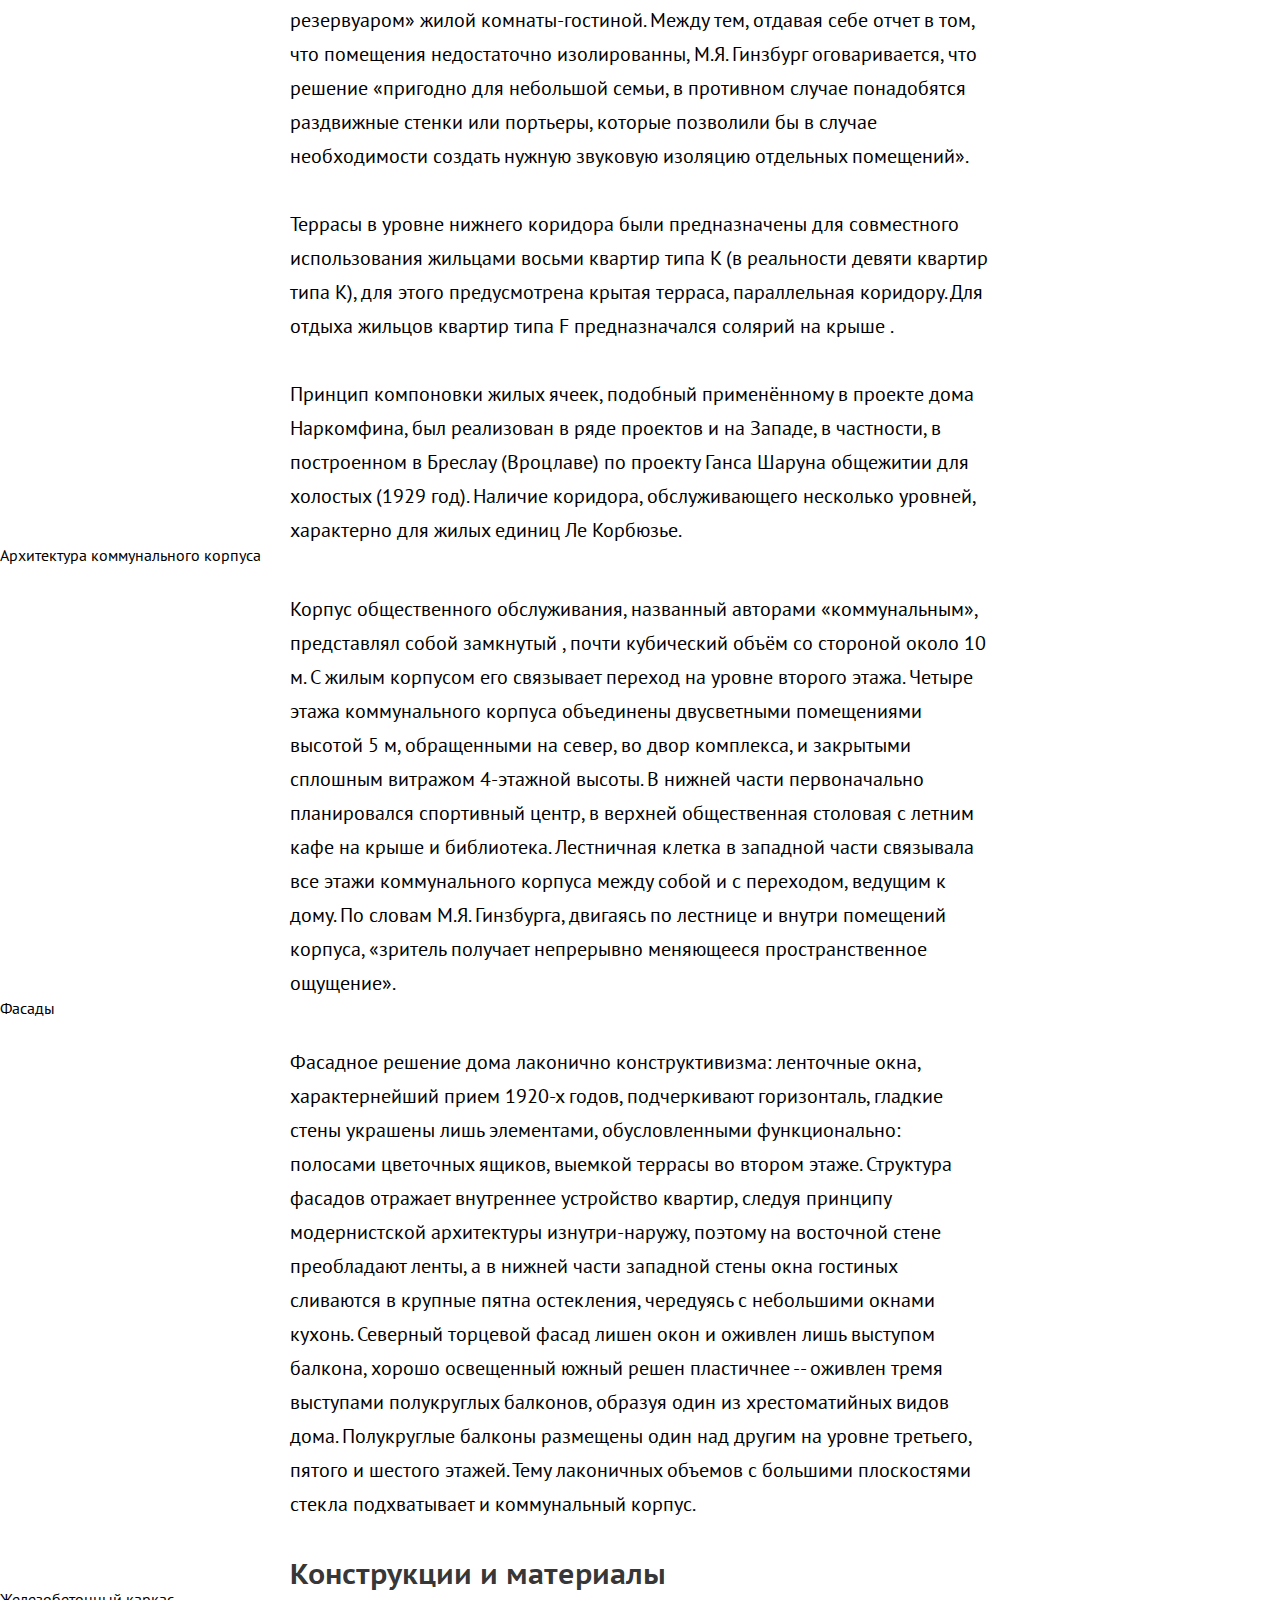
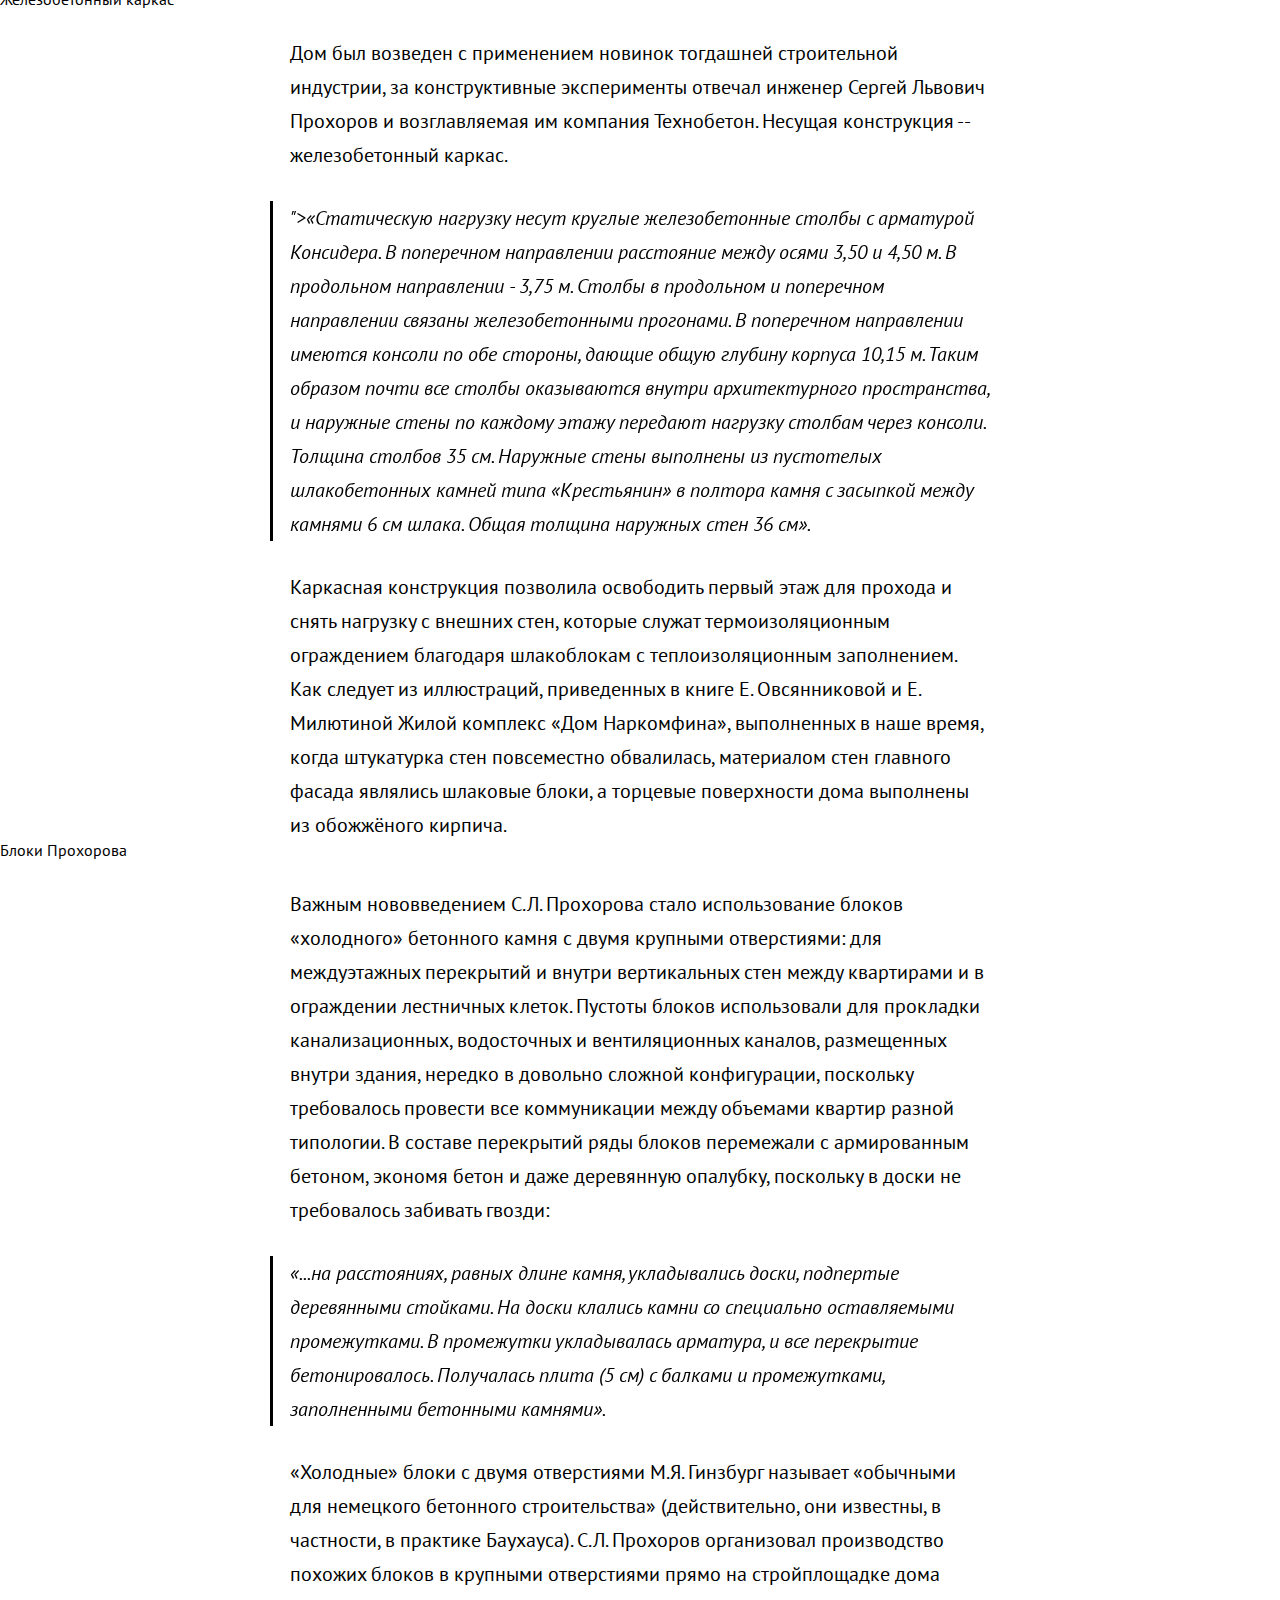
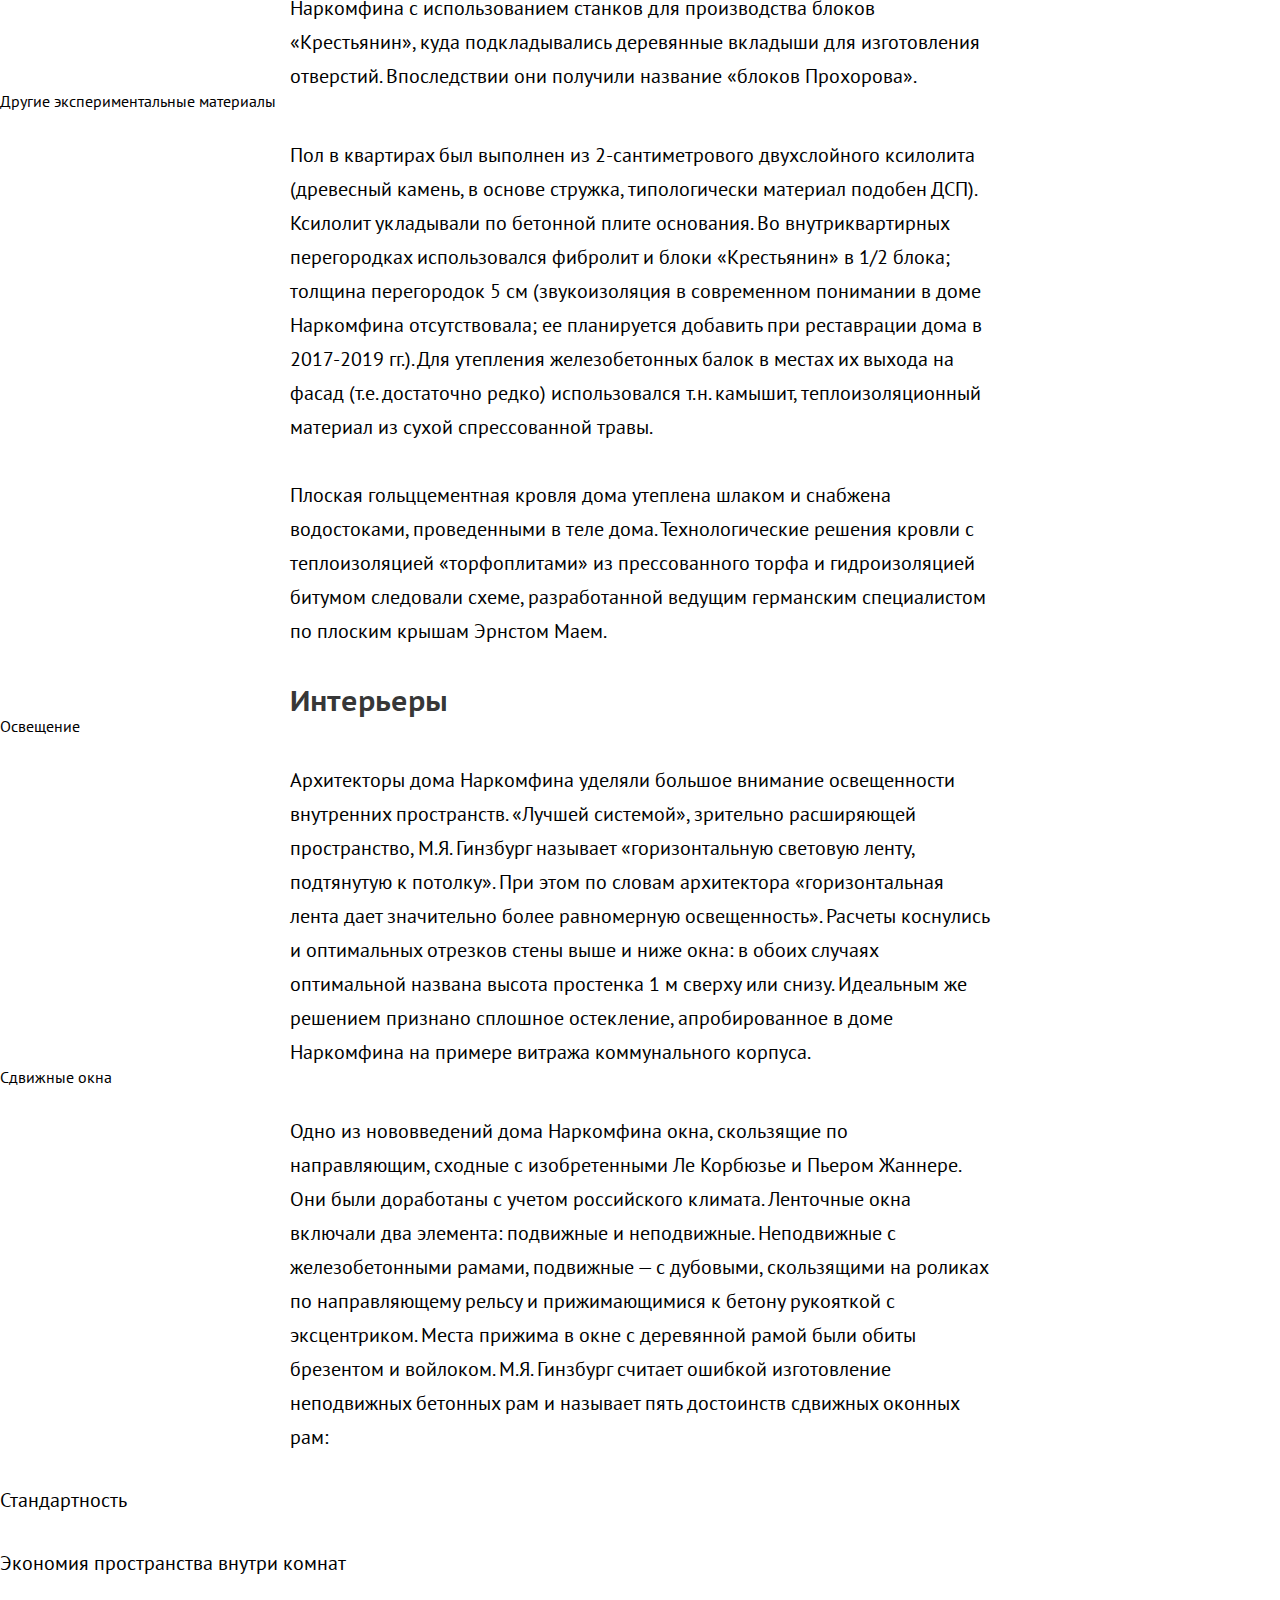
==== commit f7443bf0: "Update index.html" ====
--- a/index.html
+++ b/index.html
@@ -21,14 +21,19 @@
 });
 });
 </script>
+<link rel="icon" type="image/x-icon" href="images/favicon.ico" />
+<link rel="icon" type="image/png" href="images/favicon.png" />
 <title>DomNarcomfina</title>
 </head>
 
 <body>
-
 	<div class="menubar">
 		<a href="#"> <img src="images/logo.svg" alt=""></a>
 		<a href="#">о проекте</a>
+	</div>
+	<div class="menubar">
+		<a href="#"> <img src="images/logo.svg" alt=""></a>
+		<a href="about/about.html">о проекте</a>
 	</div>
 
 		<nav class="sidebar">
@@ -91,7 +96,7 @@
     <p> <strong>Дом Наркомфина</strong> — один из ключевых памятников жилой архитектуры <a href="https://clck.ru/QwpSr">1928</a> — <a href="https://ru.wikipedia.org/wiki/1930_%D0%B3%D0%BE%D0%B4">1930</a> годах по проекту архитекторов <a href="https://clck.ru/QozaE">Моисея Гинзбурга</a>, <a href="https://clck.ru/Qozar">Игнатия Милиниса</a> и инженера <a href="https://clck.ru/QwpWL">Сергея Прохорова</a> для работников <a href="https://clck.ru/QoNtW">Народного комиссариата финансов СССР</a> (Наркомфина). Находится в Москве на <a href="https://clck.ru/QoNyM">Новинском бульваре</a> по адресу дом № 25, корпус 1.
 
 		Долгое время находился в аварийном состоянии, был трижды включен в список «100 главных зданий мира, которым грозит уничтожение». В 2017 году началась реставрация по проекту мастерской Алексея Гинзбурга, внука <a href="https://clck.ru/QozaE">М.Я. Гинзбурга.</a> </p>
-    <img src="https://clck.ru/QxFS2" /Дом наркомфина>
+    <img src="images/narcomfin.jpg" /Дом наркомфина>
 
 
 	<h2 id="s1">История создания</h2>
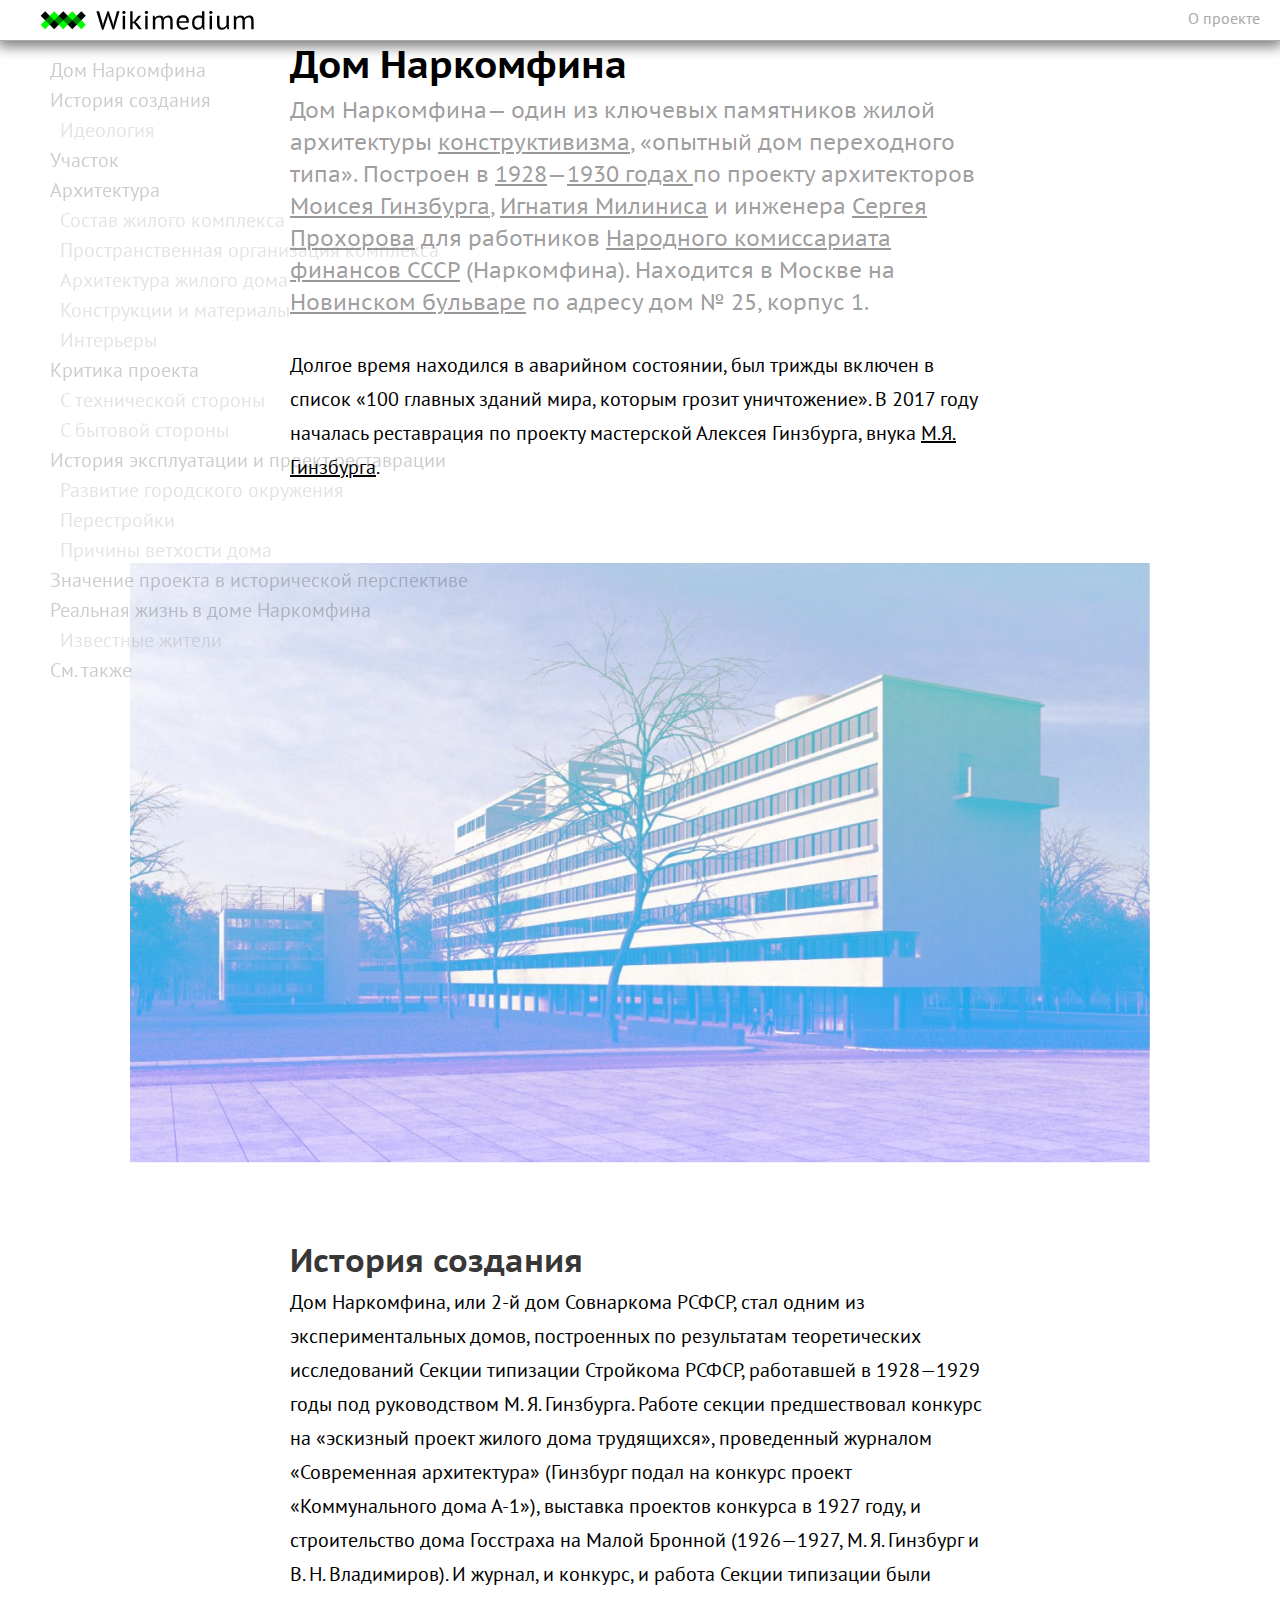
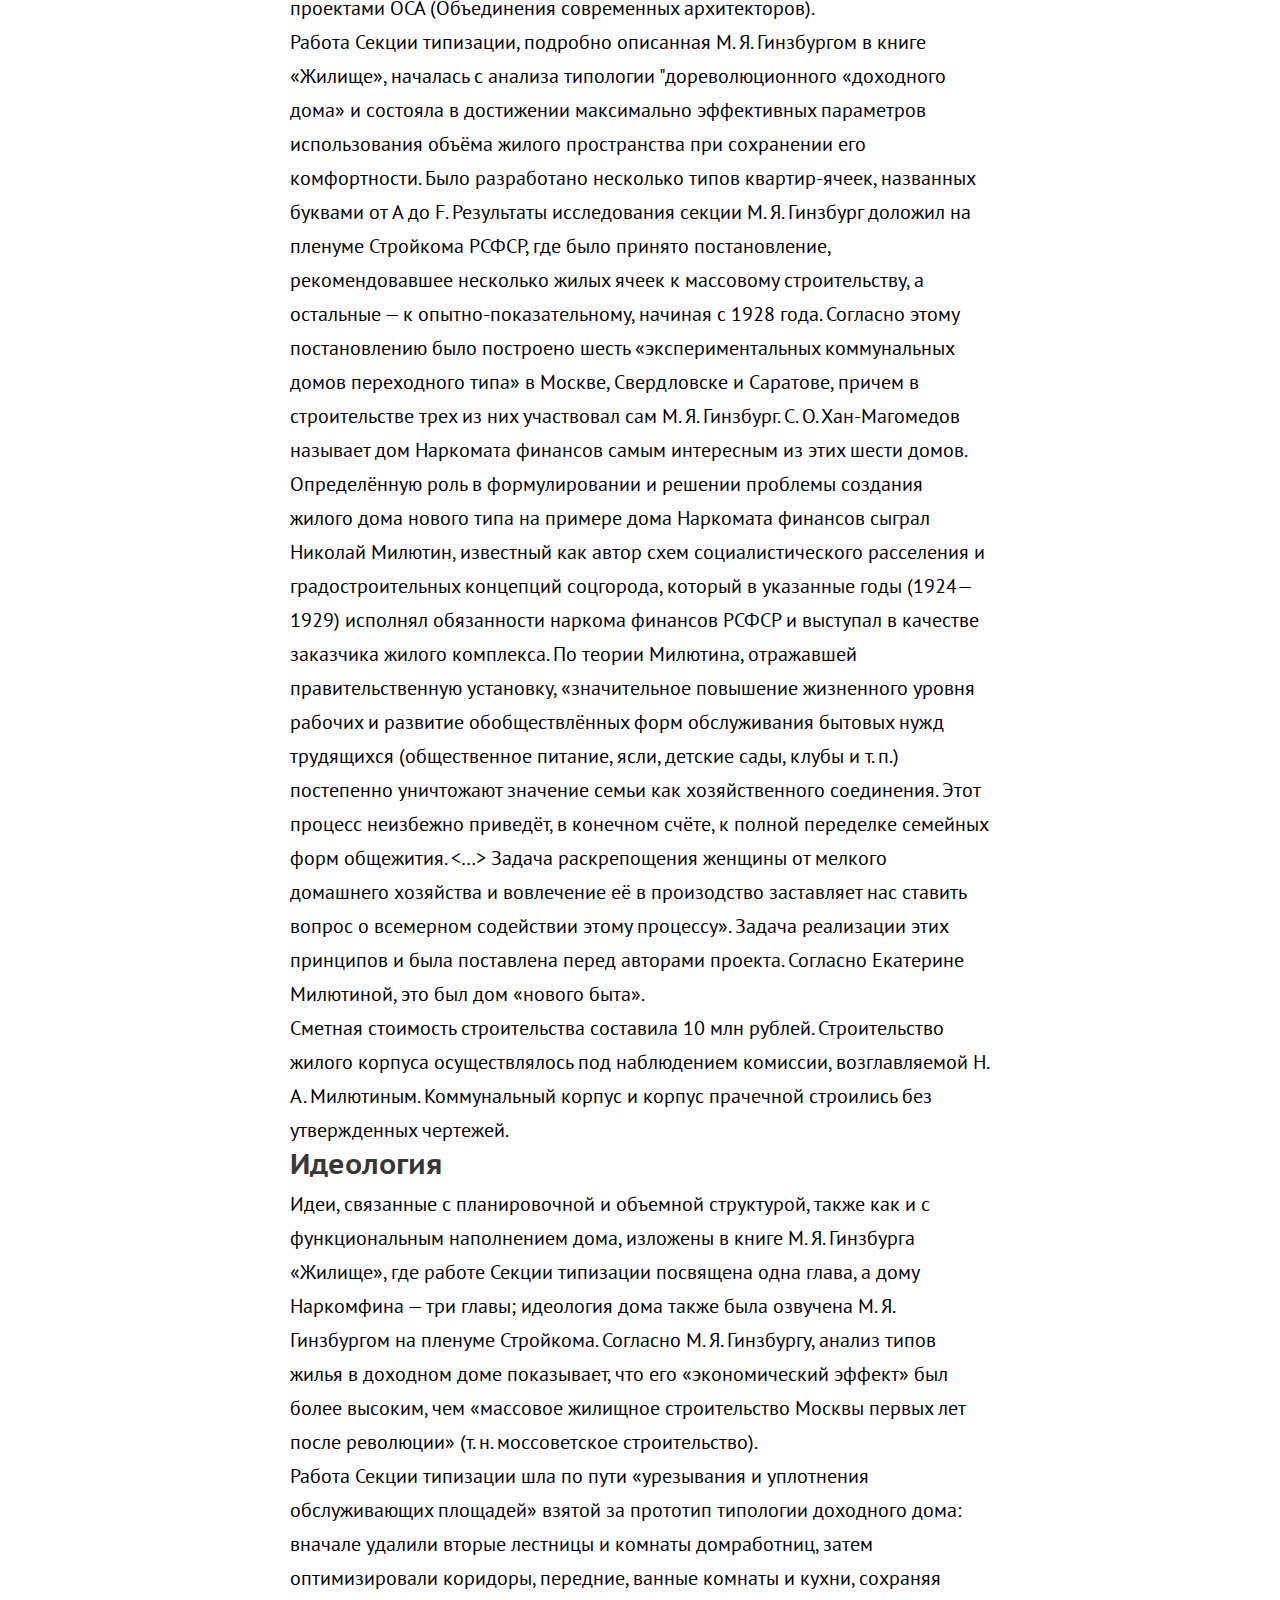
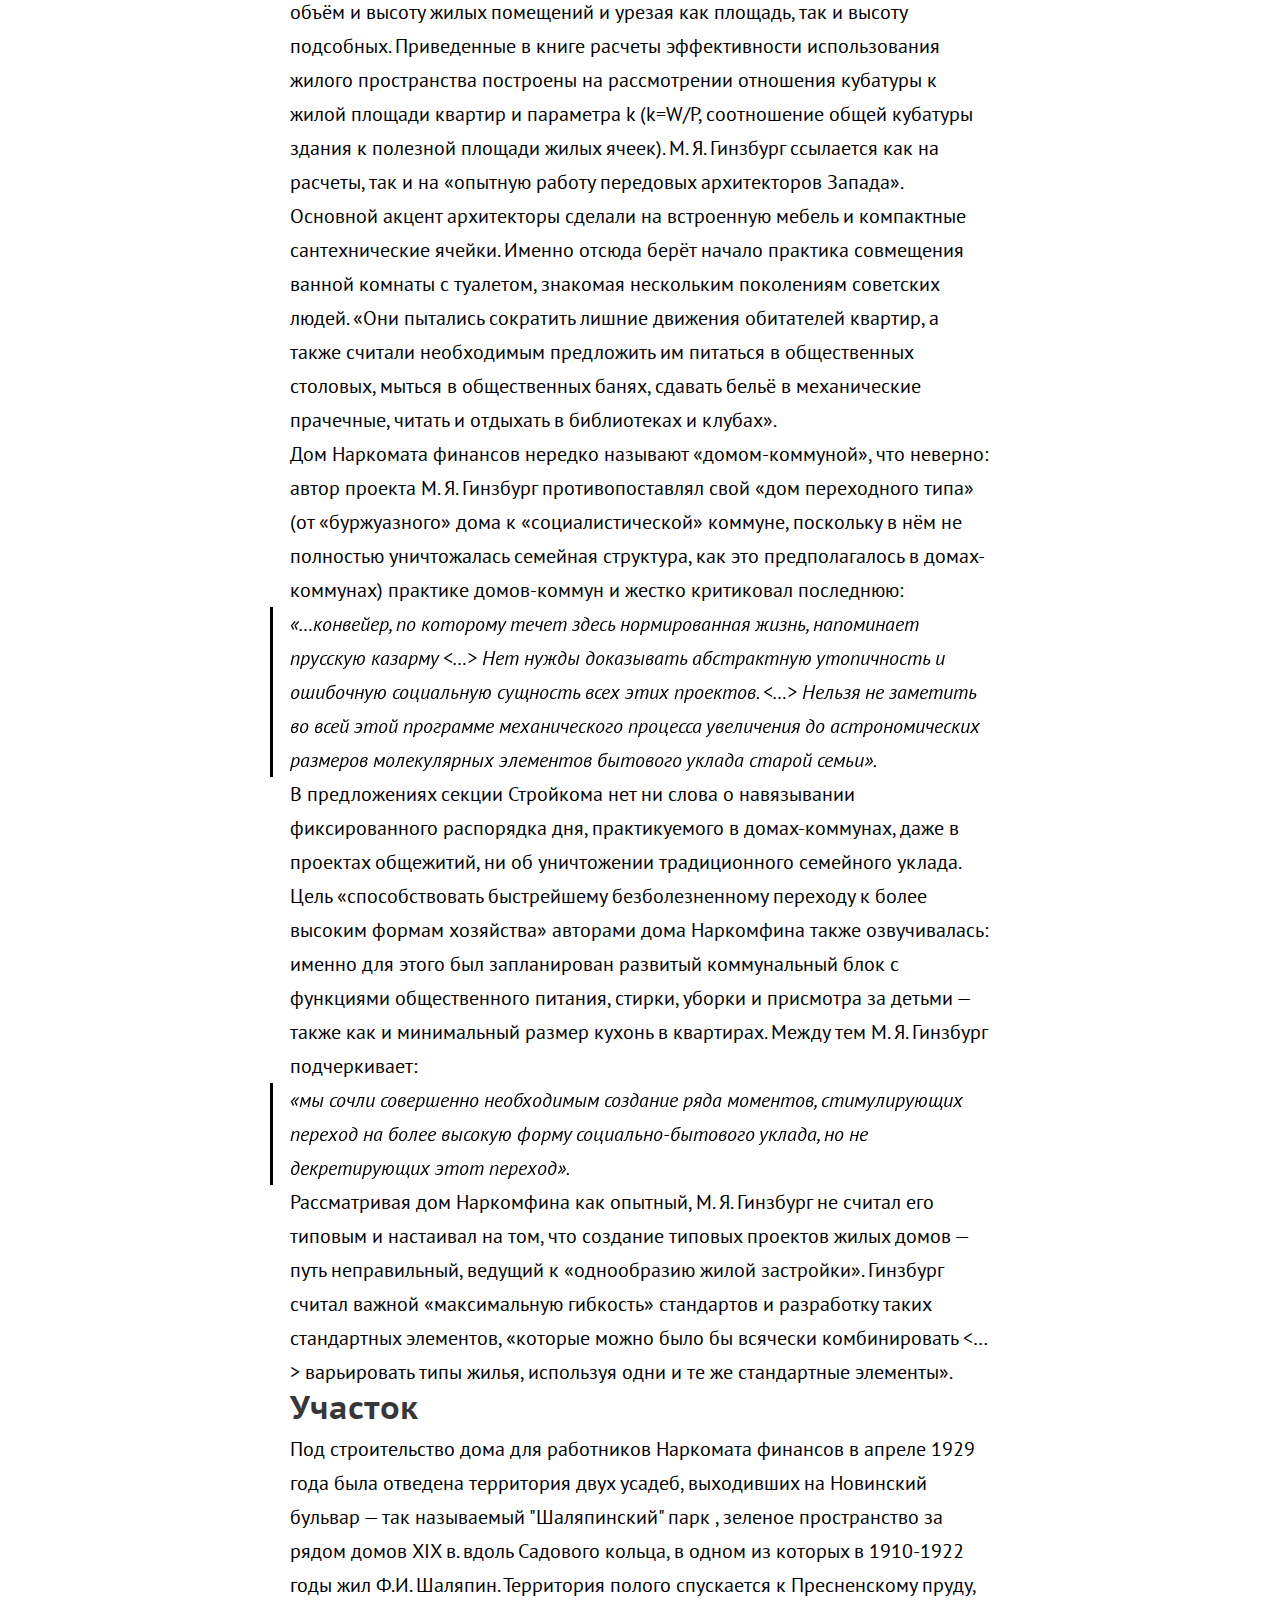
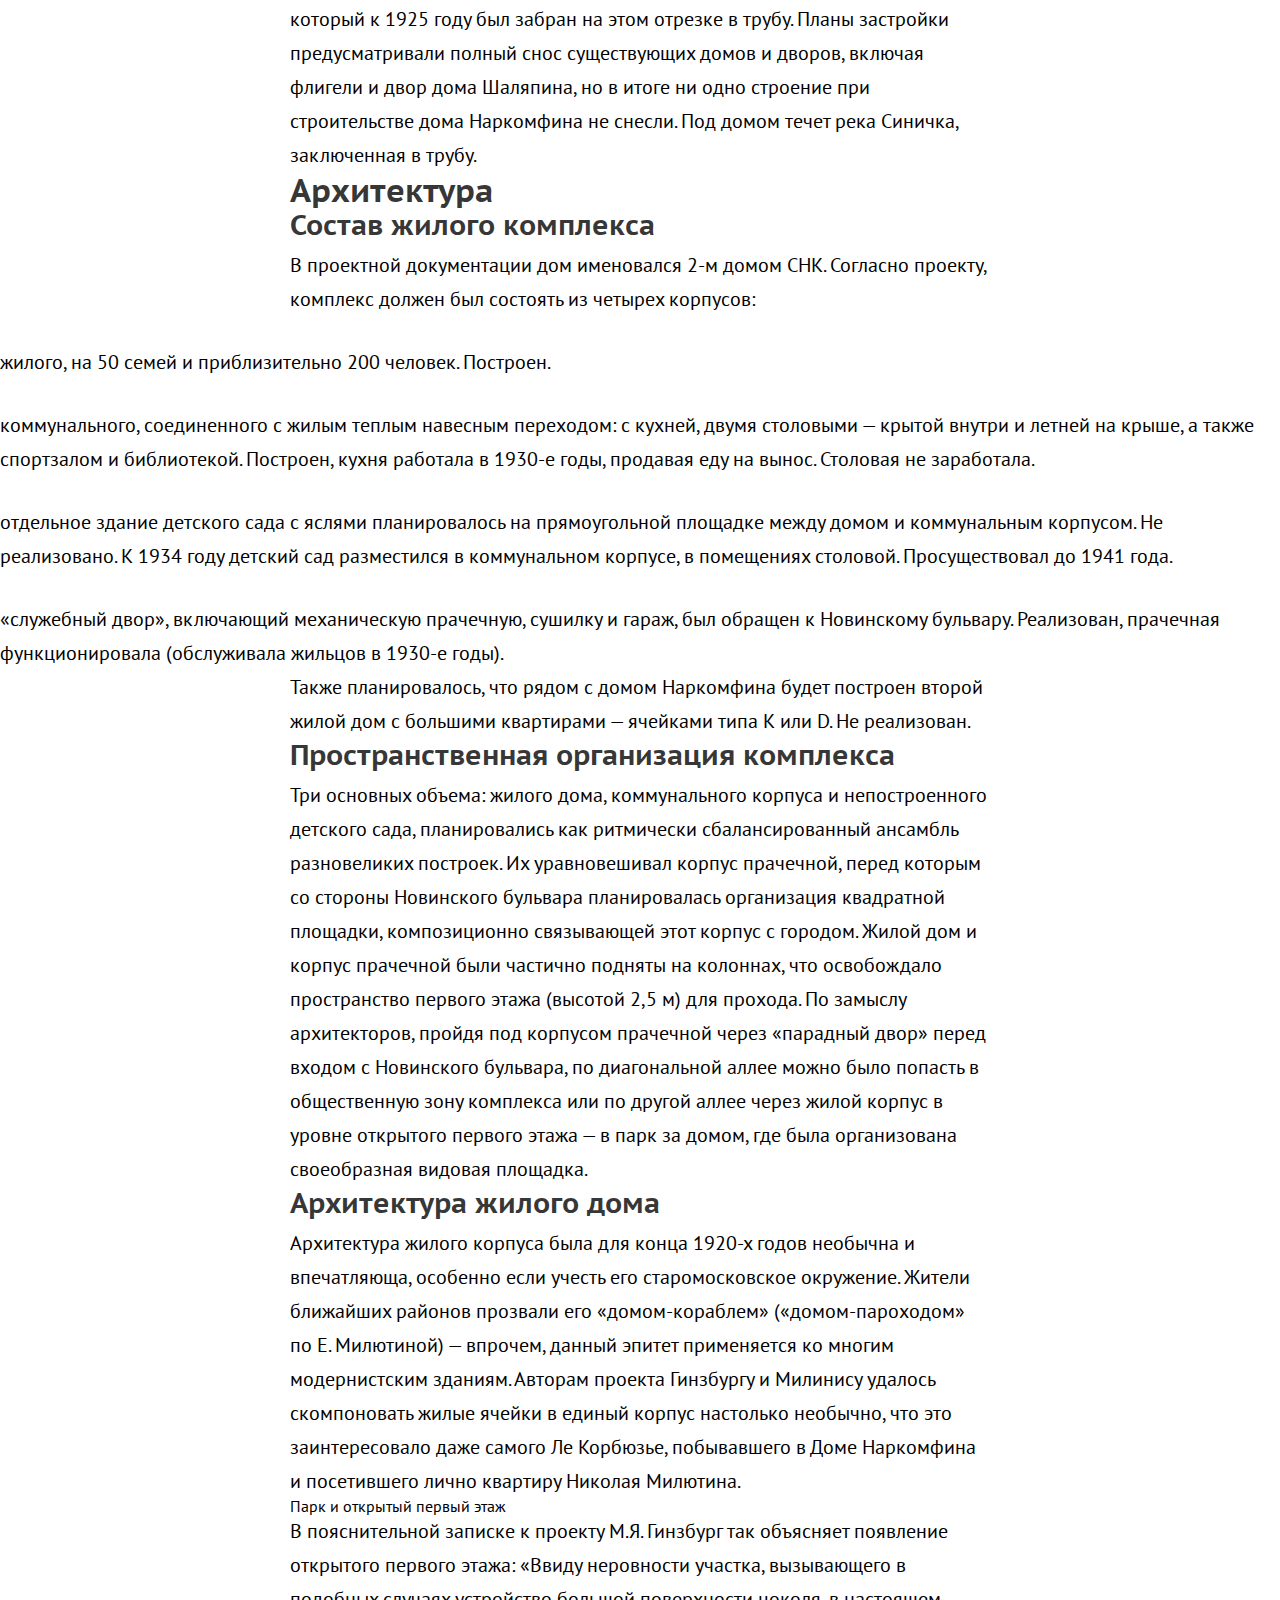
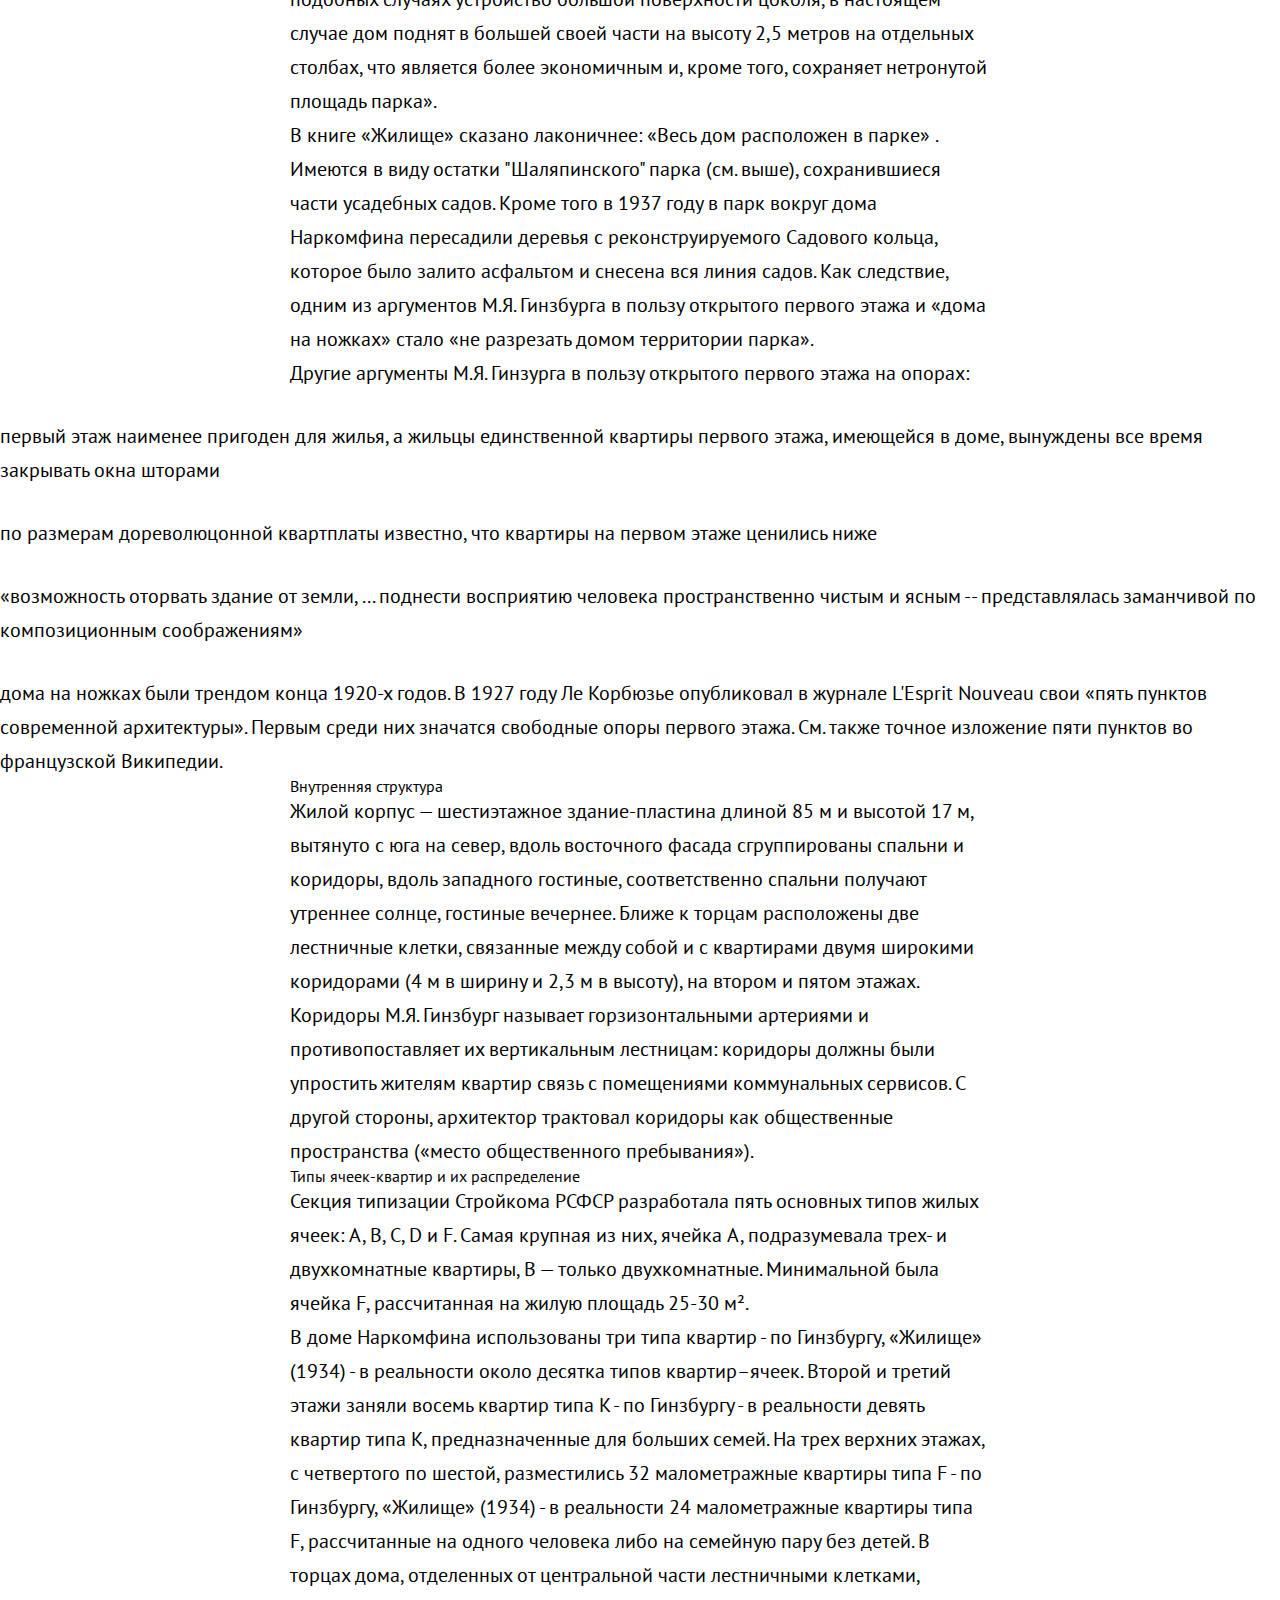
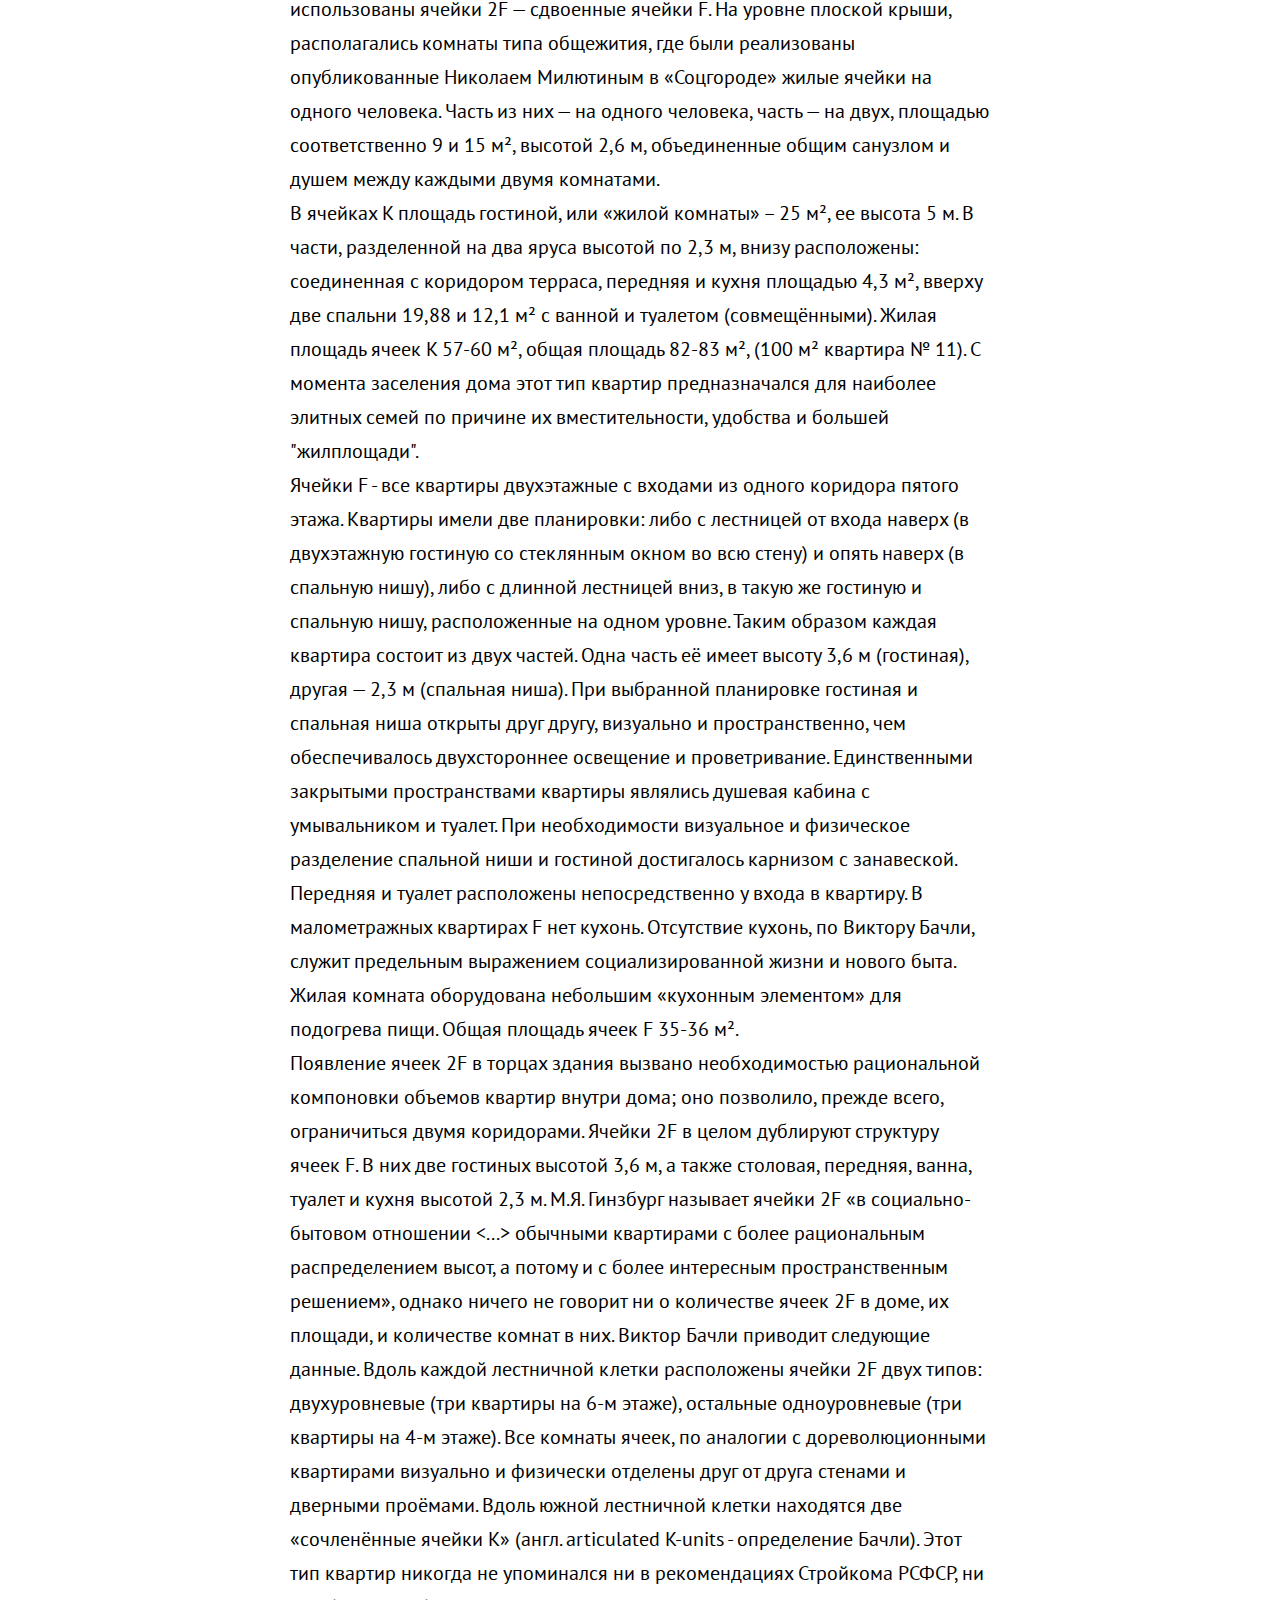
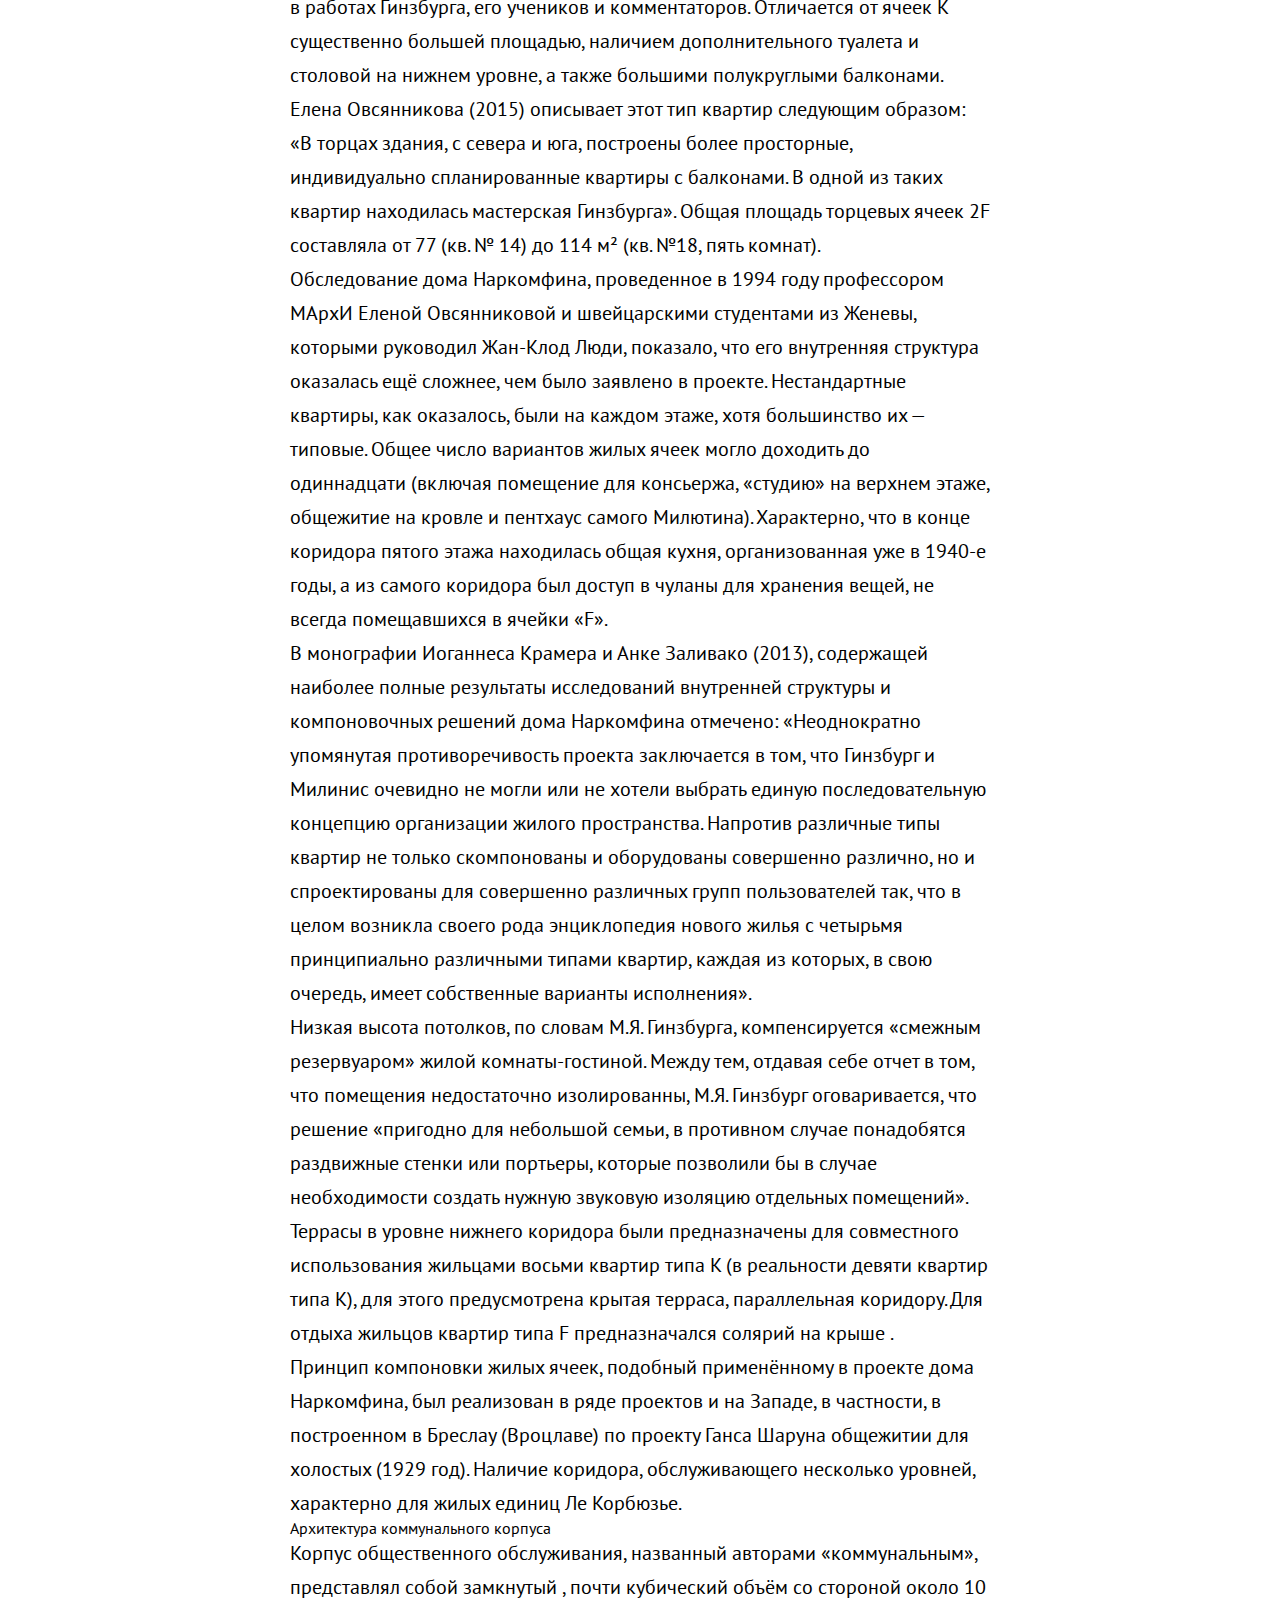
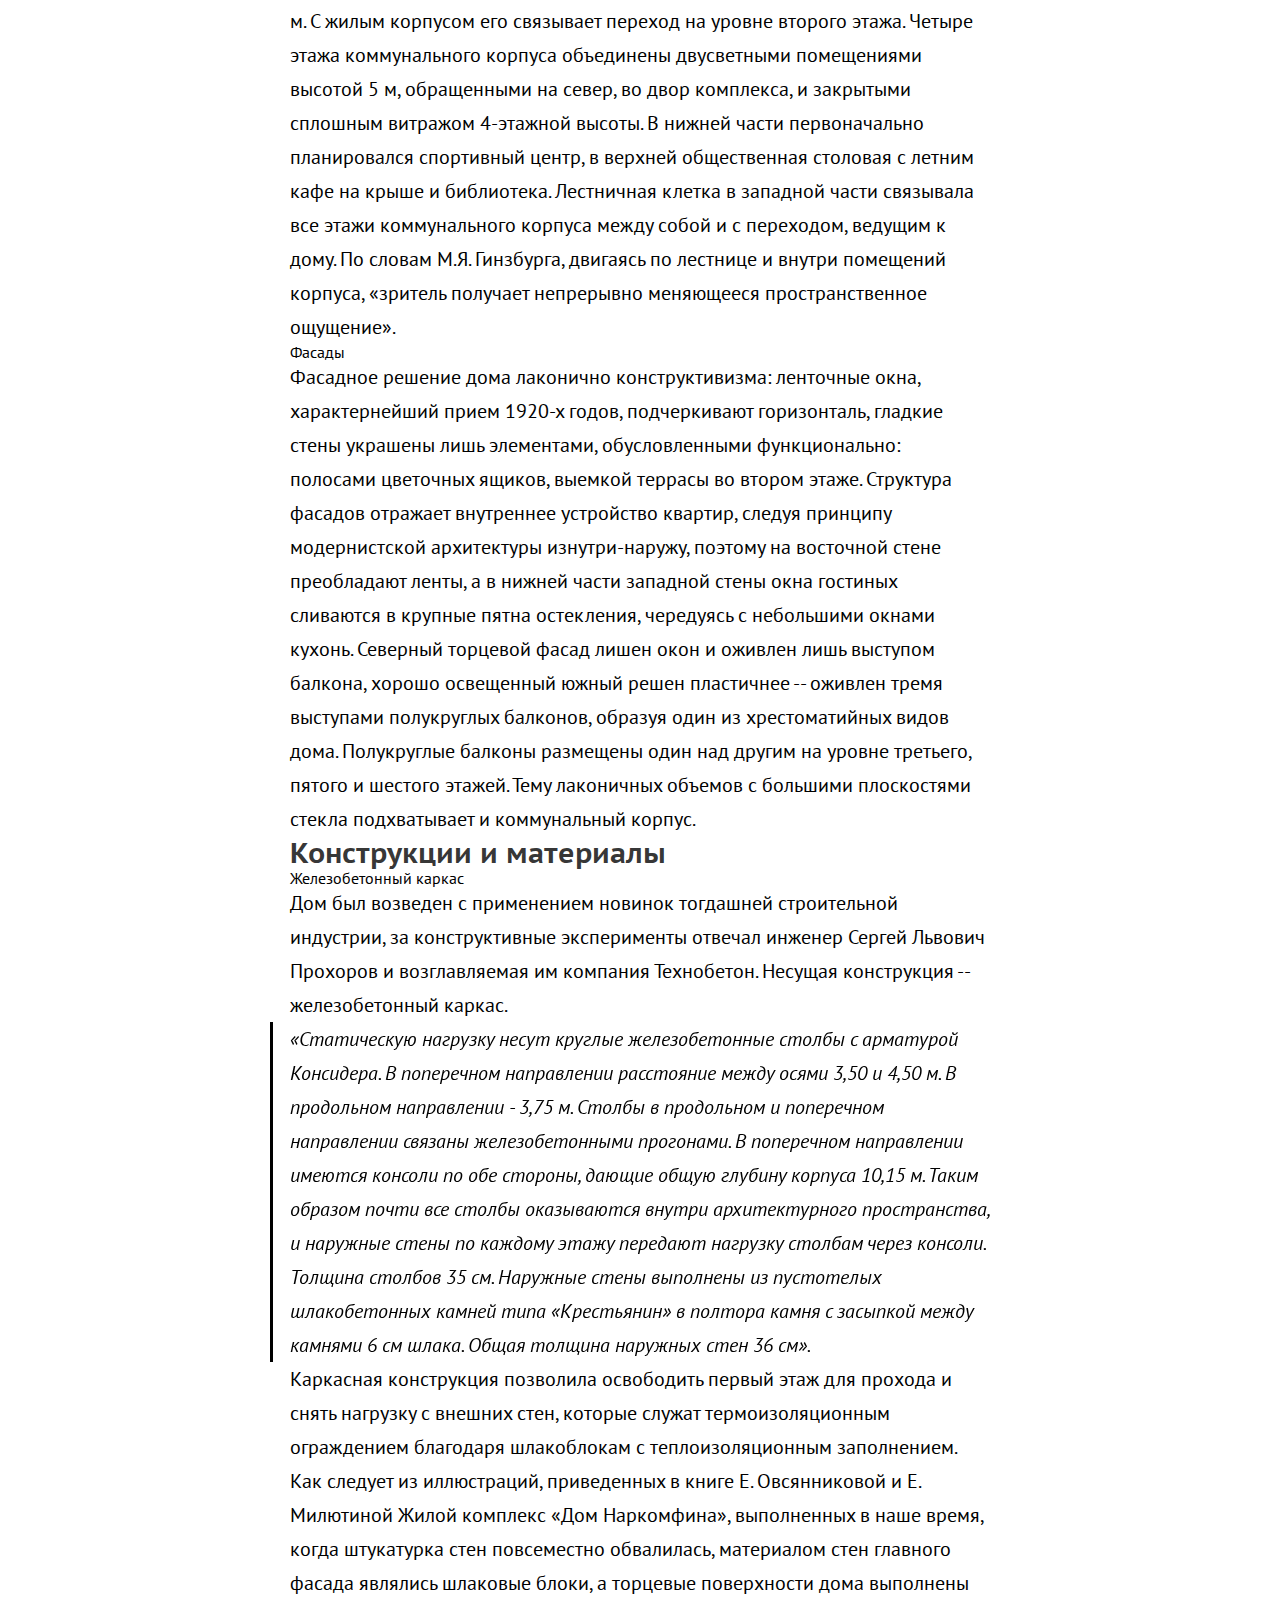
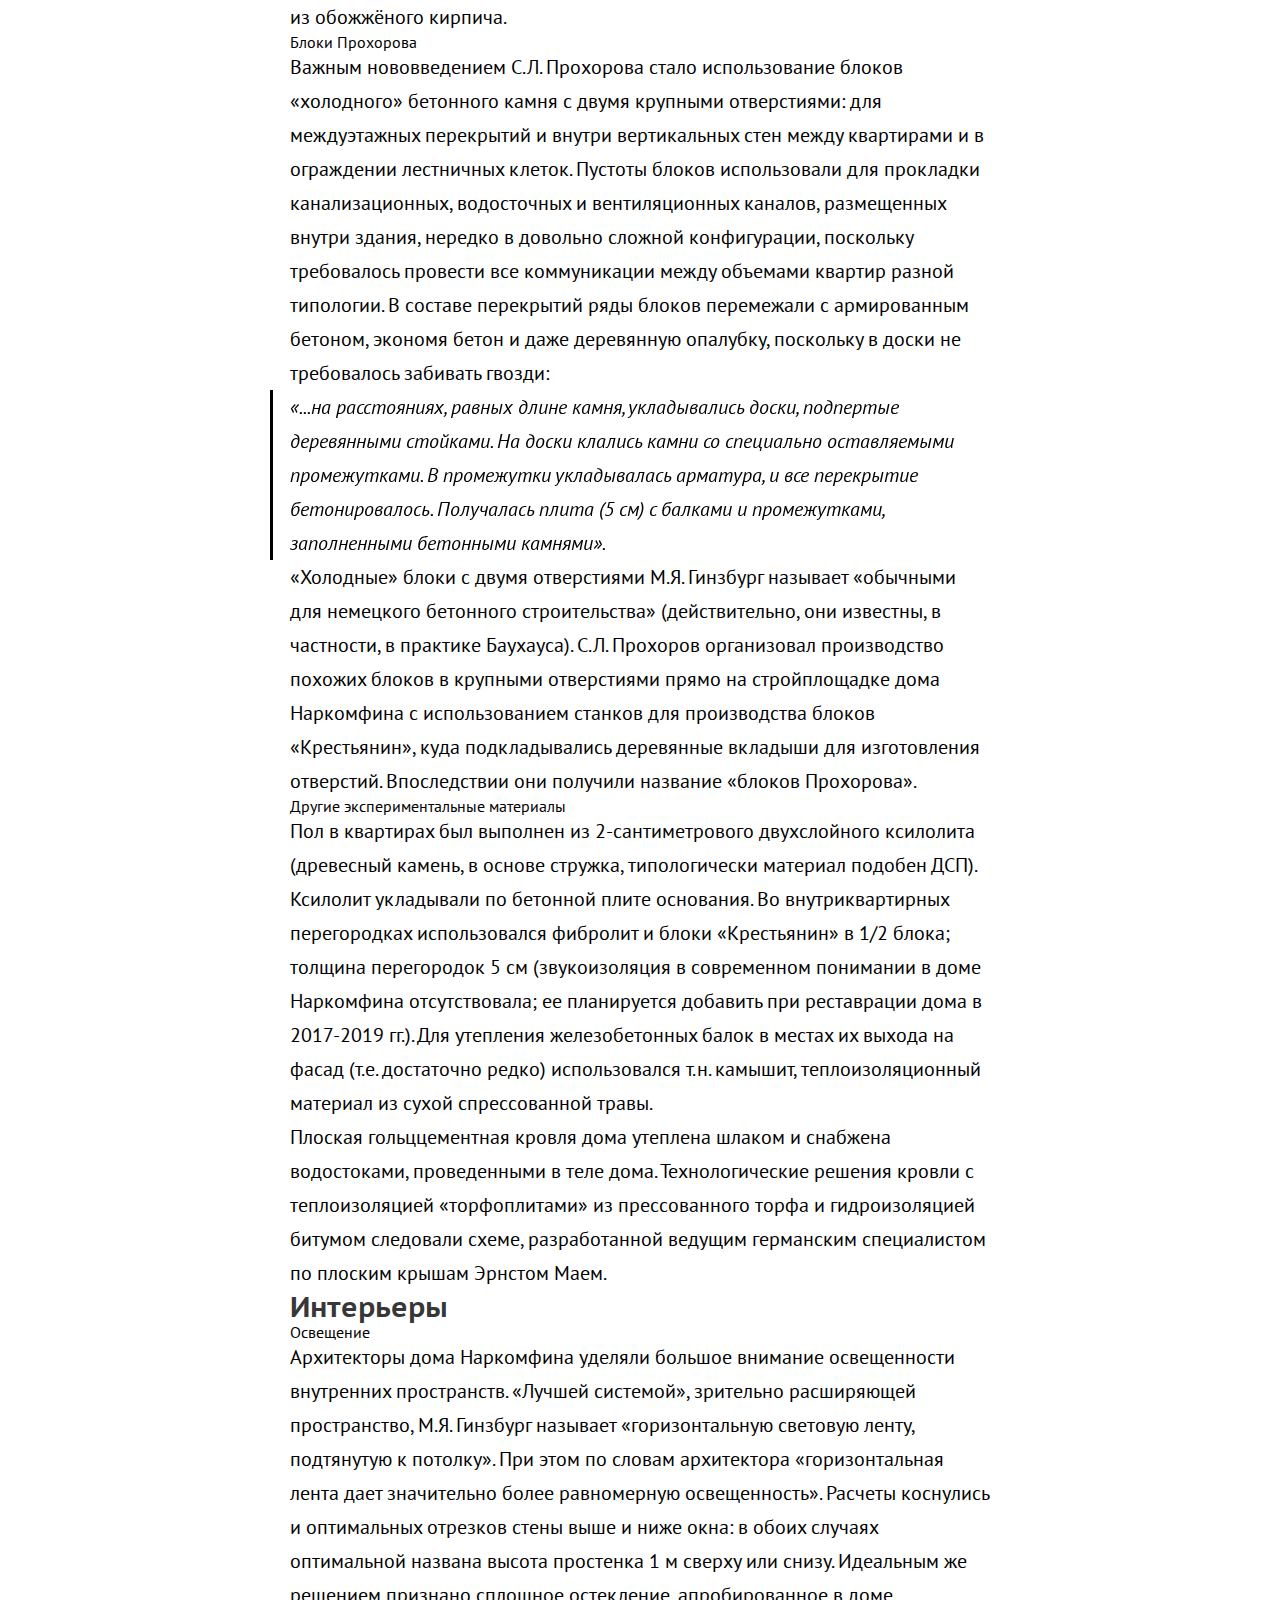
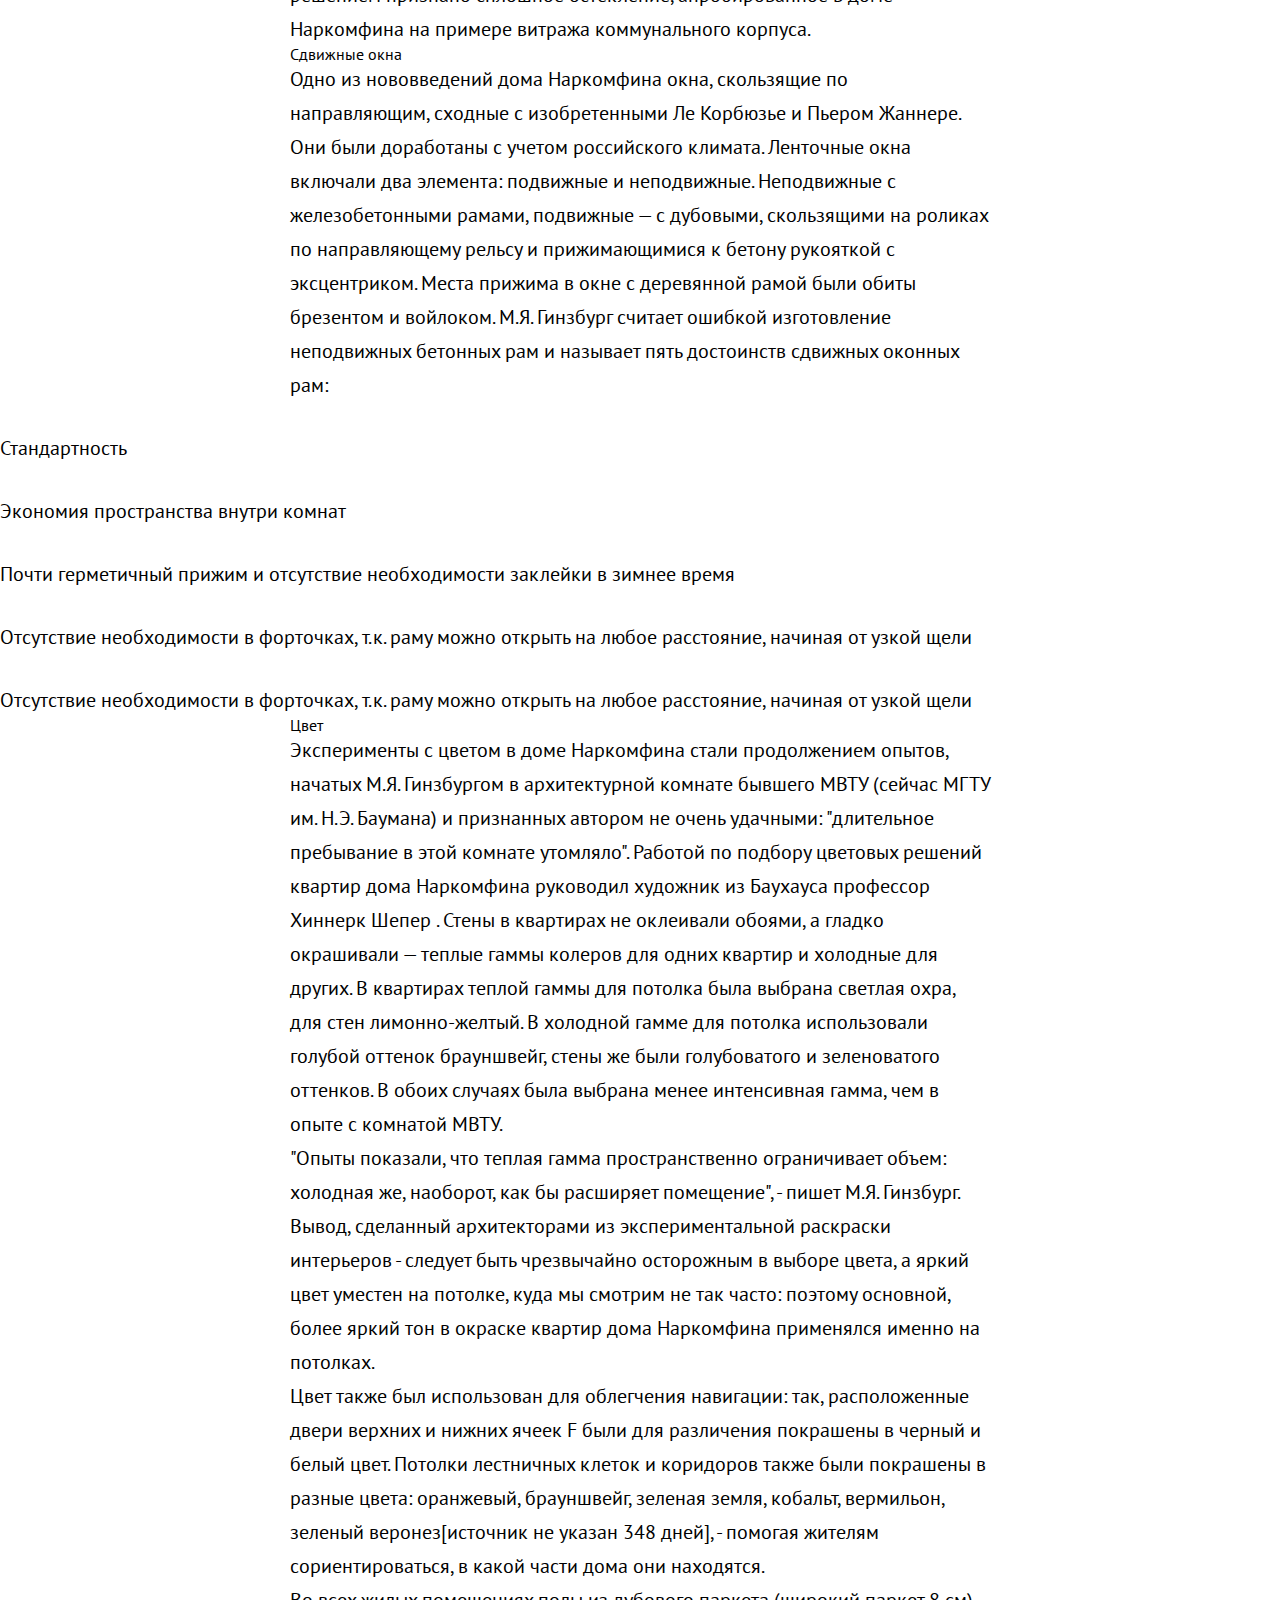
==== commit 6dae2cf9: "Update index.html" ====
--- a/index.html
+++ b/index.html
@@ -1,406 +1,279 @@
-<!DOCTYPE HTML>
-<html>
-<head>
-<meta charset="utf-8">
-<meta name=" author" content="Sugumi">
-<meta name="keywords" content="ключевые слова">
-<meta name="description" content="описание">
-<link rel="stylesheet" href="stylesheets/style.css">
-<script src="javascripts/jquery-3.5.1.js" charset="utf-8"></script>
-<script type="text/javascript">
-$(function() {
-$('.sidebar a').each(function() {
-	$(this).on('click', function(e) {
-		e.preventDefault();
-		var scrollTo = $(this).attr('href');
-		var whitespace = scrollTo == '#s1' ? 70 : 30;
-		$('html,body').animate({
-			scrollTop: $(scrollTo).offset().top - whitespace
-		}, 1000);
+<!DOCTYPE html>
+<html lang="en" dir="ltr">
+  <head>
+    <meta charset="utf-8">
+    <meta name="keywords" content="">
+    <meta name="description" content="">
+    <link rel="icon" type="image/x-icon" href="images/favicon.ico" />
+    <link rel="icon" type="image/png" href="images/favicon.png" />
+    <title>Дом Наркомфина</title>
+    <link rel="stylesheet" href="stylesheets/style.css">
+    <script src="javascripts/jquery-3.5.1.js" charset="utf-8"></script>
+    <script type="text/javascript">
+    $(function() {
+	$('.sidebar a').each(function() {
+		$(this).on('click', function(e) {
+			e.preventDefault();
+			var scrollTo = $(this).attr('href');
+			var whitespace = scrollTo == '#s1' ? 70 : 30;
+			$('html,body').animate({
+				scrollTop: $(scrollTo).offset().top - whitespace
+			}, 1000);
+		});
 	});
 });
-});
-</script>
-<link rel="icon" type="image/x-icon" href="images/favicon.ico" />
-<link rel="icon" type="image/png" href="images/favicon.png" />
-<title>DomNarcomfina</title>
-</head>
-
-<body>
-	<div class="menubar">
-		<a href="#"> <img src="images/logo.svg" alt=""></a>
-		<a href="#">о проекте</a>
-	</div>
-	<div class="menubar">
-		<a href="#"> <img src="images/logo.svg" alt=""></a>
-		<a href="about/about.html">о проекте</a>
-	</div>
-
-		<nav class="sidebar">
-			<h1> Дом Наркомфина</h1>
-			<ul>
-				<li><a href="#s1">История создания</a></li>
-				<ul>
-					<li><a href="#s2">Идеология</a></li>
-				</ul>
-				<li><a href="#s3">Участок</a></li>
-				<li><a href="#s4">Архитектура</a></li>
-				<ul>
-					<li><a href="#s5">Состав жилого комплекса</a></li>
-					<li><a href="#s6">Пространственная организация комплекса</a></li>
-					<li><a href="#s7">Архитектура жилого дома</a></li>
-					<ul>
-						<li><a href="#s8">Парк и открытый первый этаж</a></li>
-						<li><a href="#s9">Внутренняя структура</a></li>
-						<li><a href="#s10">Типы ячеек-квартир и их распределение</a></li>
-						<li><a href="#s11">Архитектура коммунального корпуса</a></li>
-						<li><a href="#s12">Фасады</a></li>
-					</ul>
-
-				</ul>
-				<li><a href="s13">Конструкции и материалы</a></li>
-				<ul>
-					<li><a href="#s14">Железобетонный каркас</a></li>
-					<li><a href="#s15">Блоки Прохорова</a></li>
-					<li><a href="#s16">Другие экспериментальные материалы</a></li>
-				</ul>
-				<li><a href="#s17">Интерьеры</a></li>
-				<ul>
-					<li><a href="#s18">Освещение</a></li>
-					<li><a href="#s19">Сдвижные окна</a></li>
-					<li><a href="#s20">Цвет</a></li>
-				</ul>
-				<li><a href="#s21">Критика проекта</a></li>
-				<ul>
-					<li><a href="#s22">С технической стороны</a></li>
-					<li><a href="#s23">С бытовой стороны</a></li>
-				</ul>
-				<li><a href="#s24">История эксплуатации и проект реставрации</a></li>
-				<ul>
-					<li><a href="#s25">Развитие городского окружения</a></li>
-					<li><a href="#s26">Перестройки</a></li>
-					<li><a href=#"s27">Причины ветхости дома</a></li>
-					<li><a href="#s28">Новейшая история дома и реставрация</a></li>
-				</ul>
-				<li><a href="#s29">Значение проекта в исторической перспективе</a></li>
-				<li><a href="#s30">Реальная жизнь в доме Наркомфина</a></li>
-				<ul>
-					<li><a href="#s31">Известные жители</a></li>
-				</ul>
-				<li><a href="#s32">См. также</a></li>
-			</ul>
-		</nav>
-
-
-	<h1>Дом Наркомфина</h1>
-    <p> <strong>Дом Наркомфина</strong> — один из ключевых памятников жилой архитектуры <a href="https://clck.ru/QwpSr">1928</a> — <a href="https://ru.wikipedia.org/wiki/1930_%D0%B3%D0%BE%D0%B4">1930</a> годах по проекту архитекторов <a href="https://clck.ru/QozaE">Моисея Гинзбурга</a>, <a href="https://clck.ru/Qozar">Игнатия Милиниса</a> и инженера <a href="https://clck.ru/QwpWL">Сергея Прохорова</a> для работников <a href="https://clck.ru/QoNtW">Народного комиссариата финансов СССР</a> (Наркомфина). Находится в Москве на <a href="https://clck.ru/QoNyM">Новинском бульваре</a> по адресу дом № 25, корпус 1.
-
-		Долгое время находился в аварийном состоянии, был трижды включен в список «100 главных зданий мира, которым грозит уничтожение». В 2017 году началась реставрация по проекту мастерской Алексея Гинзбурга, внука <a href="https://clck.ru/QozaE">М.Я. Гинзбурга.</a> </p>
-    <img src="images/narcomfin.jpg" /Дом наркомфина>
-
-
-	<h2 id="s1">История создания</h2>
-    <p>Дом Наркомфина, или 2-й дом Совнаркома РСФСР, стал одним из экспериментальных домов, построенных по результатам теоретических исследований Секции типизации Стройкома РСФСР, работавшей в 1928—1929 годы под руководством <a href="https://ru.wikipedia.org/wiki/Гинзбург,_Моисей_Яковлевич">М. Я. Гинзбурга</a>. Работе секции предшествовал конкурс на «эскизный проект жилого дома трудящихся», проведенный журналом «Современная архитектура» (Гинзбург подал на конкурс проект «Коммунального дома А-1»), выставка проектов конкурса в 1927 году, и строительство <a href="https://ru.wikipedia.org/wiki/Жилой_дом_Госстраха_на_Малой_Бронной">дома Госстраха на Малой Бронной</a> (1926—1927, М. Я. Гинзбург и В. Н. Владимиров). И журнал, и конкурс, и работа Секции типизации были проектами <a href="https://ru.wikipedia.org/wiki/Объединение_современных_архитекторов">ОСА (Объединения современных архитекторов)</a>
-    <br><br>
-	Работа Секции типизации, подробно описанная М. Я. Гинзбургом в книге «Жилище», началась с анализа типологии "дореволюционного «доходного дома» и состояла в достижении максимально эффективных параметров использования объёма жилого пространства при сохранении его комфортности. Было разработано несколько типов квартир-ячеек, названных буквами от A до F. Результаты исследования секции М. Я. Гинзбург доложил на пленуме Стройкома РСФСР, где было принято постановление, рекомендовавшее несколько жилых ячеек к массовому строительству, а остальные — к опытно-показательному, начиная с 1928 года. Согласно этому постановлению было построено шесть «экспериментальных коммунальных домов переходного типа» в Москве, Свердловске и Саратове, причем в строительстве трех из них участвовал сам М. Я. Гинзбург. С. О. Хан-Магомедов называет дом Наркомата финансов самым интересным из этих шести домов.
-    <br><br>
-	Определённую роль в формулировании и решении проблемы создания жилого дома нового типа на примере дома Наркомата финансов сыграл Николай Милютин, известный как автор схем социалистического расселения и градостроительных концепций соцгорода, который в указанные годы (1924—1929) исполнял обязанности наркома финансов РСФСР и выступал в качестве заказчика жилого комплекса. По теории Милютина, отражавшей правительственную установку, «значительное повышение жизненного уровня рабочих и развитие обобществлённых форм обслуживания бытовых нужд трудящихся (общественное питание, ясли, детские сады, клубы и т. п.) постепенно уничтожают значение семьи как хозяйственного соединения. Этот процесс неизбежно приведёт, в конечном счёте, к полной переделке семейных форм общежития. <…> Задача раскрепощения женщины от мелкого домашнего хозяйства и вовлечение её в произодство заставляет нас ставить вопрос о всемерном содействии этому процессу». Задача реализации этих принципов и была поставлена перед авторами проекта. Согласно Екатерине Милютиной, это был дом «нового быта».
-    <br><br>
-	Сметная стоимость строительства составила 10 млн рублей. Строительство жилого корпуса осуществлялось под наблюдением комиссии, возглавляемой Н. А. Милютиным. Коммунальный корпус и корпус прачечной строились без утвержденных чертежей.</p>
-
-    <h2 id="s2">Идеология</h2>
-
-    <p>Идеи, связанные с планировочной и объемной структурой, также как и с функциональным наполнением дома, изложены в книге М. Я. Гинзбурга «Жилище», где работе Секции типизации посвящена одна глава, а дому Наркомфина — три главы; идеология дома также была озвучена М. Я. Гинзбургом на пленуме Стройкома. Согласно М. Я. Гинзбургу, анализ типов жилья в доходном доме показывает, что его «экономический эффект» был более высоким, чем «массовое жилищное строительство Москвы первых лет после революции» (т. н. моссоветское строительство).
-    <br><br>
-    Работа Секции типизации шла по пути «урезывания и уплотнения обслуживающих площадей» взятой за прототип типологии доходного дома: вначале удалили вторые лестницы и комнаты домработниц, затем оптимизировали коридоры, передние, ванные комнаты и кухни, сохраняя объём и высоту жилых помещений и урезая как площадь, так и высоту подсобных. Приведенные в книге расчеты эффективности использования жилого пространства построены на рассмотрении отношения кубатуры к жилой площади квартир и параметра k (k=W/P, соотношение общей кубатуры здания к полезной площади жилых ячеек). М. Я. Гинзбург ссылается как на расчеты, так и на «опытную работу передовых архитекторов Запада».
-    <br><br>
-    Основной акцент архитекторы сделали на встроенную мебель и компактные сантехнические ячейки. Именно отсюда берёт начало практика совмещения ванной комнаты с туалетом, знакомая нескольким поколениям советских людей. «Они пытались сократить лишние движения обитателей квартир, а также считали необходимым предложить им питаться в общественных столовых, мыться в общественных банях, сдавать бельё в механические прачечные, читать и отдыхать в библиотеках и клубах».
-    <br><br>
-    Дом Наркомата финансов нередко называют «домом-коммуной», что неверно: автор проекта М. Я. Гинзбург противопоставлял свой «дом переходного типа» (от «буржуазного» дома к «социалистической» коммуне, поскольку в нём не полностью уничтожалась семейная структура, как это предполагалось в домах-коммунах) практике домов-коммун и жестко критиковал последнюю:
-</p>
-    <blockquote cite="https://ru.wikipedia.org/wiki/Дом_Наркомфина">
-      «…конвейер, по которому течет здесь нормированная жизнь, напоминает прусскую казарму <…> Нет нужды доказывать абстрактную утопичность и ошибочную социальную сущность всех этих проектов. <…> Нельзя не заметить во всей этой программе механического процесса увеличения до астрономических размеров молекулярных элементов бытового уклада старой семьи»
-
-    </blockquote>
-	<p>
-    <br>
-    В предложениях секции Стройкома нет ни слова о навязывании фиксированного распорядка дня, практикуемого в домах-коммунах, даже в проектах общежитий, ни об уничтожении традиционного семейного уклада. Цель «способствовать быстрейшему безболезненному переходу к более высоким формам хозяйства» авторами дома Наркомфина также озвучивалась: именно для этого был запланирован развитый коммунальный блок с функциями общественного питания, стирки, уборки и присмотра за детьми — также как и минимальный размер кухонь в квартирах. Между тем М. Я. Гинзбург подчеркивает:
-    <br>
-
-</p>
-    <blockquote cite="https://ru.wikipedia.org/wiki/Дом_Наркомфина">
-      «мы сочли совершенно необходимым создание ряда моментов, стимулирующих переход на более высокую форму социально-бытового уклада, но не декретирующих этот переход».
-    </blockquote>
-    <br>
-	<p>
-    Рассматривая дом Наркомфина как опытный, М. Я. Гинзбург не считал его типовым и настаивал на том, что создание типовых проектов жилых домов — путь неправильный, ведущий к «однообразию жилой застройки». Гинзбург считал важной «максимальную гибкость» стандартов и разработку таких стандартных элементов, «которые можно было бы всячески комбинировать <…> варьировать типы жилья, используя одни и те же стандартные элементы».
-    </p>
-
-
-    <h2 id="s3">Участок</h2>
-    <p>Под строительство дома для работников Наркомата финансов в апреле 1929 года была отведена территория двух усадеб, выходивших на Новинский бульвар — так называемый "Шаляпинский" парк , зеленое пространство за рядом домов XIX в. вдоль Садового кольца, в одном из которых в 1910-1922 годы жил Ф.И. Шаляпин. Территория полого спускается к Пресненскому пруду, который к 1925 году был забран на этом отрезке в трубу. Планы застройки предусматривали полный снос существующих домов и дворов, включая флигели и двор дома Шаляпина, но в итоге ни одно строение при строительстве дома Наркомфина не снесли. Под домом течет река Синичка, заключенная в трубу.</p>
-    <h2 id="s4">Архитектура</h2>
-    <h3 id="s5">Состав жилого комплекса</h3>
-    <p> В проектной документации дом именовался 2-м домом СНК. Согласно проекту, комплекс должен был состоять из четырех корпусов:</p>
+    </script>
+  </head>
+  <body>
+    <div class="menubar">
+      <a href="index.html"><img src="images/logo.svg" alt=""></a>
+      <a href="about.html">О проекте</a>
+
+    </div>
+    <nav class="sidebar">
+
+          <ul>
+            <li><a href="#s1">Дом Наркомфина</a></li>
+            <li><a href="#s2">История создания</a></li>
+            <ul>
+              <li><a href="#s2s1">Идеология</a></li>
+            </ul>
+            <li><a href="#s3">Участок</a></li>
+            <li><a href="#s4">Архитектура</a></li>
+            <ul>
+              <li><a href="#s4s1">Состав жилого комплекса</a></li>
+              <li><a href="#s4s2">Пространственная организация комплекса</a></li>
+              <li><a href="#s4s3">Архитектура жилого дома</a></li>
+              <li><a href="#s4s4">Конструкции и материалы</a></li>
+              <li><a href="#s4s5">Интерьеры</a></li>
+            </ul>
+            <li><a href="#s5">Критика проекта</a></li>
+            <ul>
+              <li><a href="#s5s1">С технической стороны</a></li>
+              <li><a href="#s5s2">С бытовой стороны</a></li>
+            </ul>
+            <li><a href="#s6">История эксплуатации и проект реставрации</a></li>
+            <ul>
+              <li><a href="#s6s1">Развитие городского окружения</a></li>
+              <li><a href="#s6s2">Перестройки</a></li>
+              <li><a href="#s6s3">Причины ветхости дома</a></li>
+
+            </ul>
+            <li><a href="#s7">Значение проекта в исторической перспективе</a></li>
+            <li><a href="#s8">Реальная жизнь в доме Наркомфина</a></li>
+            <ul>
+              <li><a href="#s8s1">Известные жители</a></li>
+            </ul>
+            <li><a href="#s9">См. также</a></li>
+
+          </ul>
+    </nav>
+    <article>
+      <h1 id="s1">Дом Наркомфина</h1>
+      <p><strДом Наркомфина>Дом Наркомфина</a></strong>— один из ключевых памятников жилой архитектуры <a href="https://ru.wikipedia.org/wiki/Конструктивизм_(искусство)">конструктивизма</a>, «опытный дом переходного типа». Построен в <a href="https://ru.wikipedia.org/wiki/1928_год">1928</a>—<a href="https://ru.wikipedia.org/wiki/1930_год">1930 годах </a>по проекту архитекторов <a href="https://ru.wikipedia.org/wiki/Гинзбург,_Моисей_Яковлевич">Моисея Гинзбурга</a>, <a href="https://ru.wikipedia.org/wiki/Милинис,_Игнатий_Францевич">Игнатия Милиниса</a> и инженера <a href="https://ru.wikipedia.org/wiki/Сергей_Львович_Прохоров">Сергея Прохорова</a> для работников <a href="https://ru.wikipedia.org/wiki/Народный_комиссариат_финансов_СССР">Народного комиссариата финансов СССР</a> (Наркомфина). Находится в Москве на <a href="https://ru.wikipedia.org/wiki/Новинский_бульвар">Новинском бульваре</a> по адресу дом № 25, корпус 1.</p>
+      <p>Долгое время находился в аварийном состоянии, был трижды включен в список «100 главных зданий мира, которым грозит уничтожение». В 2017 году началась реставрация по проекту мастерской Алексея Гинзбурга, внука <a href="https://ru.wikipedia.org/wiki/Гинзбург,_Моисей_Яковлевич">М.Я. Гинзбурга</a>. </p>
+      <img src="images/narkomfin 1.jpg" alt="Наркомфин">
+      <h2 id="s2">История создания</h2>
+
+      <p>Дом Наркомфина, или 2-й дом Совнаркома РСФСР, стал одним из экспериментальных домов, построенных по результатам теоретических исследований Секции типизации Стройкома РСФСР, работавшей в 1928—1929 годы под руководством М. Я. Гинзбурга. Работе секции предшествовал конкурс на «эскизный проект жилого дома трудящихся», проведенный журналом «Современная архитектура» (Гинзбург подал на конкурс проект «Коммунального дома А-1»), выставка проектов конкурса в 1927 году, и строительство дома Госстраха на Малой Бронной (1926—1927, М. Я. Гинзбург и В. Н. Владимиров). И журнал, и конкурс, и работа Секции типизации были проектами ОСА (Объединения современных архитекторов).</p>
+      <p>Работа Секции типизации, подробно описанная М. Я. Гинзбургом в книге «Жилище», началась с анализа типологии "дореволюционного «доходного дома» и состояла в достижении максимально эффективных параметров использования объёма жилого пространства при сохранении его комфортности. Было разработано несколько типов квартир-ячеек, названных буквами от A до F. Результаты исследования секции М. Я. Гинзбург доложил на пленуме Стройкома РСФСР, где было принято постановление, рекомендовавшее несколько жилых ячеек к массовому строительству, а остальные — к опытно-показательному, начиная с 1928 года. Согласно этому постановлению было построено шесть «экспериментальных коммунальных домов переходного типа» в Москве, Свердловске и Саратове, причем в строительстве трех из них участвовал сам М. Я. Гинзбург. С. О. Хан-Магомедов называет дом Наркомата финансов самым интересным из этих шести домов.</p>
+      <p>Определённую роль в формулировании и решении проблемы создания жилого дома нового типа на примере дома Наркомата финансов сыграл Николай Милютин, известный как автор схем социалистического расселения и градостроительных концепций соцгорода, который в указанные годы (1924—1929) исполнял обязанности наркома финансов РСФСР и выступал в качестве заказчика жилого комплекса. По теории Милютина, отражавшей правительственную установку, <em>«значительное повышение жизненного уровня рабочих и развитие обобществлённых форм обслуживания бытовых нужд трудящихся (общественное питание, ясли, детские сады, клубы и т. п.) постепенно уничтожают значение семьи как хозяйственного соединения. Этот процесс неизбежно приведёт, в конечном счёте, к полной переделке семейных форм общежития. <…> Задача раскрепощения женщины от мелкого домашнего хозяйства и вовлечение её в произодство заставляет нас ставить вопрос о всемерном содействии этому процессу»</em>. Задача реализации этих принципов и была поставлена перед авторами проекта. Согласно Екатерине Милютиной, это был дом «нового быта».</p>
+      <p>Сметная стоимость строительства составила 10 млн рублей. Строительство жилого корпуса осуществлялось под наблюдением комиссии, возглавляемой Н. А. Милютиным. Коммунальный корпус и корпус прачечной строились без утвержденных чертежей.</p>
+      <h3 id="s2s1">Идеология</h3>
+      <p>Идеи, связанные с планировочной и объемной структурой, также как и с функциональным наполнением дома, изложены в книге М. Я. Гинзбурга «Жилище», где работе Секции типизации посвящена одна глава, а дому Наркомфина — три главы; идеология дома также была озвучена М. Я. Гинзбургом на пленуме Стройкома. Согласно М. Я. Гинзбургу, анализ типов жилья в доходном доме показывает, что его «экономический эффект» был более высоким, чем «массовое жилищное строительство Москвы первых лет после революции» (т. н. моссоветское строительство).</p>
+      <p>Работа Секции типизации шла по пути «урезывания и уплотнения обслуживающих площадей» взятой за прототип типологии доходного дома: вначале удалили вторые лестницы и комнаты домработниц, затем оптимизировали коридоры, передние, ванные комнаты и кухни, сохраняя объём и высоту жилых помещений и урезая как площадь, так и высоту подсобных. Приведенные в книге расчеты эффективности использования жилого пространства построены на рассмотрении отношения кубатуры к жилой площади квартир и параметра k (k=W/P, соотношение общей кубатуры здания к полезной площади жилых ячеек). М. Я. Гинзбург ссылается как на расчеты, так и на «опытную работу передовых архитекторов Запада».</p>
+      <p>Основной акцент архитекторы сделали на встроенную мебель и компактные сантехнические ячейки. Именно отсюда берёт начало практика совмещения ванной комнаты с туалетом, знакомая нескольким поколениям советских людей. <em>«Они пытались сократить лишние движения обитателей квартир, а также считали необходимым предложить им питаться в общественных столовых, мыться в общественных банях, сдавать бельё в механические прачечные, читать и отдыхать в библиотеках и клубах».</em></p>
+      <p>Дом Наркомата финансов нередко называют «домом-коммуной», что неверно: автор проекта М. Я. Гинзбург противопоставлял свой «дом переходного типа» (от «буржуазного» дома к «социалистической» коммуне, поскольку в нём не полностью уничтожалась семейная структура, как это предполагалось в домах-коммунах) практике домов-коммун и жестко критиковал последнюю:</p>
+      <blockquote>
+      <p> <em>«…конвейер, по которому течет здесь нормированная жизнь, напоминает прусскую казарму <…> Нет нужды доказывать абстрактную утопичность и ошибочную социальную сущность всех этих проектов. <…> Нельзя не заметить во всей этой программе механического процесса увеличения до астрономических размеров молекулярных элементов бытового уклада старой семьи».</em> </p>
+      </blockquote>
+      <p>В предложениях секции Стройкома нет ни слова о навязывании фиксированного распорядка дня, практикуемого в домах-коммунах, даже в проектах общежитий, ни об уничтожении традиционного семейного уклада. Цель <em>«способствовать быстрейшему безболезненному переходу к более высоким формам хозяйства»</em> авторами дома Наркомфина также озвучивалась: именно для этого был запланирован развитый коммунальный блок с функциями общественного питания, стирки, уборки и присмотра за детьми — также как и минимальный размер кухонь в квартирах. Между тем М. Я. Гинзбург подчеркивает:</p>
+      <blockquote>
+        <p> <em>«мы сочли совершенно необходимым создание ряда моментов, стимулирующих переход на более высокую форму социально-бытового уклада, но не декретирующих этот переход».</em> </p>
+      </blockquote>
+      <p>Рассматривая дом Наркомфина как опытный, М. Я. Гинзбург не считал его типовым и настаивал на том, что создание типовых проектов жилых домов — путь неправильный, ведущий к «однообразию жилой застройки». Гинзбург считал важной «максимальную гибкость» стандартов и разработку таких стандартных элементов, «которые можно было бы всячески комбинировать <…> варьировать типы жилья, используя одни и те же стандартные элементы».</p>
+      <h2 id="s3">Участок</h2>
+      <p>Под строительство дома для работников Наркомата финансов в апреле 1929 года была отведена территория двух усадеб, выходивших на Новинский бульвар — так называемый "Шаляпинский" парк , зеленое пространство за рядом домов XIX в. вдоль Садового кольца, в одном из которых в 1910-1922 годы жил Ф.И. Шаляпин. Территория полого спускается к Пресненскому пруду, который к 1925 году был забран на этом отрезке в трубу. Планы застройки предусматривали полный снос существующих домов и дворов, включая флигели и двор дома Шаляпина, но в итоге ни одно строение при строительстве дома Наркомфина не снесли. Под домом течет река Синичка, заключенная в трубу.</p>
+      <h2 id="s4">Архитектура</h2>
+      <h3 id="s4s1">Состав жилого комплекса</h3>
+      <p>В проектной документации дом именовался 2-м домом СНК. Согласно проекту, комплекс должен был состоять из четырех корпусов:</p>
       <ol>
-        <li>жилого, на 50 семей и приблизительно 200 человек. Построен.</li> <br>
-        <li>коммунального, соединенного с жилым теплым навесным переходом: с кухней, двумя столовыми — крытой внутри и летней на крыше, а также спортзалом и библиотекой. Построен, кухня работала в 1930-е годы, продавая еду на вынос. Столовая не заработала.</li><br>
-        <li>отдельное здание детского сада с яслями планировалось на прямоугольной площадке между домом и коммунальным корпусом. Не реализовано. К 1934 году детский сад разместился в коммунальном корпусе, в помещениях столовой. Просуществовал до 1941 года.</li><br>
-        <li>«служебный двор», включающий механическую прачечную, сушилку и гараж, был обращен к Новинскому бульвару. Реализован, прачечная функционировала (обслуживала жильцов в 1930-е годы).</li><br>
+        <li>жилого, на 50 семей и приблизительно 200 человек. Построен.</li>
+        <li>коммунального, соединенного с жилым теплым навесным переходом: с кухней, двумя столовыми — крытой внутри и летней на крыше, а также спортзалом и библиотекой. Построен, кухня работала в 1930-е годы, продавая еду на вынос. Столовая не заработала.</li>
+        <li>отдельное здание детского сада с яслями планировалось на прямоугольной площадке между домом и коммунальным корпусом. Не реализовано. К 1934 году детский сад разместился в коммунальном корпусе, в помещениях столовой. Просуществовал до 1941 года.</li>
+        <li>«служебный двор», включающий механическую прачечную, сушилку и гараж, был обращен к Новинскому бульвару. Реализован, прачечная функционировала (обслуживала жильцов в 1930-е годы).</li>
       </ol>
-    <p> Также планировалось, что рядом с домом Наркомфина будет построен второй жилой дом с большими квартирами — ячейками типа К или D. Не реализован.</p>
-
-    <h3 id="s6">Пространственная организация комплекса</h3>
-    <p>Три основных объема: жилого дома, коммунального корпуса и непостроенного детского сада, планировались как ритмически сбалансированный ансамбль разновеликих построек. Их уравновешивал корпус прачечной, перед которым со стороны Новинского бульвара планировалась организация квадратной площадки, композиционно связывающей этот корпус с городом. Жилой дом и корпус прачечной были частично подняты на колоннах, что освобождало пространство первого этажа (высотой 2,5 м) для прохода. По замыслу архитекторов, пройдя под корпусом прачечной через «парадный двор» перед входом с Новинского бульвара, по диагональной аллее можно было попасть в общественную зону комплекса или по другой аллее через жилой корпус в уровне открытого первого этажа — в парк за домом, где была организована своеобразная видовая площадка.</p>
-
-    <h3 id="s7">Архитектура жилого дома</h3>
-
-    <p>Архитектура жилого корпуса была для конца 1920-х годов необычна и впечатляюща, особенно если учесть его старомосковское окружение[Комм. 2]. Жители ближайших районов прозвали его «домом-кораблем» («домом-пароходом» по Е. Милютиной) — впрочем, данный эпитет применяется ко многим модернистским зданиям. Авторам проекта Гинзбургу и Милинису удалось скомпоновать жилые ячейки в единый корпус настолько необычно, что это заинтересовало даже самого Ле Корбюзье, побывавшего в Доме Наркомфина и посетившего лично квартиру Николая Милютина.</p>
-    <h4 id="s8">Парк и открытый первый этаж</h4>
-
-    <p>В пояснительной записке к проекту М.Я. Гинзбург так объясняет появление открытого первого этажа: «Ввиду неровности участка, вызывающего в подобных случаях устройство большой поверхности цоколя, в настоящем случае дом поднят в большей своей части на высоту 2,5 метров на отдельных столбах, что является более экономичным и, кроме того, сохраняет нетронутой площадь парка».
-    <br>
-    В книге «Жилище» сказано лаконичнее: «Весь дом расположен в парке» . Имеются в виду остатки "Шаляпинского" парка (см. выше), сохранившиеся части усадебных садов. Кроме того в 1937 году в парк вокруг дома Наркомфина пересадили деревья с реконструируемого Садового кольца, которое было залито асфальтом и снесена вся линия садов. Как следствие, одним из аргументов М.Я. Гинзбурга в пользу открытого первого этажа и «дома на ножках» стало «не разрезать домом территории парка».
-    <br>
-    Другие аргументы М.Я. Гинзурга в пользу открытого первого этажа на опорах:
-    <ol>
-      <li>первый этаж наименее пригоден для жилья, а жильцы единственной квартиры первого этажа, имеющейся в доме, вынуждены все время закрывать окна шторами</li>
-      <br>
-      <li>по размерам дореволюцонной квартплаты известно, что квартиры на первом этаже ценились ниже</li>
-      <br>
-      <li>«возможность оторвать здание от земли, ... поднести восприятию человека пространственно чистым и ясным -- представлялась заманчивой по композиционным соображениям»</li>
-      <br>
-      <li>дома на ножках были трендом конца 1920-х годов[где?]. В 1927 году Ле Корбюзье опубликовал в журнале L'Esprit Nouveau свои «пять пунктов современной архитектуры». Первым среди них значатся свободные опоры первого этажа. См. также точное изложение пяти пунктов во французской Википедии.</li>
+      <p>Также планировалось, что рядом с домом Наркомфина будет построен второй жилой дом с большими квартирами — ячейками типа К или D. Не реализован.</p>
+      <h3 id="s4s2">Пространственная организация комплекса</h3>
+      <p>Три основных объема: жилого дома, коммунального корпуса и непостроенного детского сада, планировались как ритмически сбалансированный ансамбль разновеликих построек. Их уравновешивал корпус прачечной, перед которым со стороны Новинского бульвара планировалась организация квадратной площадки, композиционно связывающей этот корпус с городом. Жилой дом и корпус прачечной были частично подняты на колоннах, что освобождало пространство первого этажа (высотой 2,5 м) для прохода. По замыслу архитекторов, пройдя под корпусом прачечной через «парадный двор» перед входом с Новинского бульвара, по диагональной аллее можно было попасть в общественную зону комплекса или по другой аллее через жилой корпус в уровне открытого первого этажа — в парк за домом, где была организована своеобразная видовая площадка.</p>
+      <h3 id="s4s3">Архитектура жилого дома</h3>
+      <p>Архитектура жилого корпуса была для конца 1920-х годов необычна и впечатляюща, особенно если учесть его старомосковское окружение. Жители ближайших районов прозвали его «домом-кораблем» («домом-пароходом» по Е. Милютиной) — впрочем, данный эпитет применяется ко многим модернистским зданиям. Авторам проекта Гинзбургу и Милинису удалось скомпоновать жилые ячейки в единый корпус настолько необычно, что это заинтересовало даже самого Ле Корбюзье, побывавшего в Доме Наркомфина и посетившего лично квартиру Николая Милютина.</p>
+      <h4>Парк и открытый первый этаж</h4>
+      <p>В пояснительной записке к проекту М.Я. Гинзбург так объясняет появление открытого первого этажа: «Ввиду неровности участка, вызывающего в подобных случаях устройство большой поверхности цоколя, в настоящем случае дом поднят в большей своей части на высоту 2,5 метров на отдельных столбах, что является более экономичным и, кроме того, сохраняет нетронутой площадь парка».</p>
+      <p>В книге «Жилище» сказано лаконичнее: «Весь дом расположен в парке» . Имеются в виду остатки "Шаляпинского" парка (см. выше), сохранившиеся части усадебных садов. Кроме того в 1937 году в парк вокруг дома Наркомфина пересадили деревья с реконструируемого Садового кольца, которое было залито асфальтом и снесена вся линия садов. Как следствие, одним из аргументов М.Я. Гинзбурга в пользу открытого первого этажа и «дома на ножках» стало «не разрезать домом территории  парка».</p>
+      <p>Другие аргументы М.Я. Гинзурга в пользу открытого первого этажа на опорах:</p>
+      <ol>
+        <li>первый этаж наименее пригоден для жилья, а жильцы единственной квартиры первого этажа, имеющейся в доме, вынуждены все время закрывать окна шторами</li>
+        <li>по размерам дореволюцонной квартплаты известно, что квартиры на первом этаже ценились ниже</li>
+        <li>«возможность оторвать здание от земли, ... поднести восприятию человека пространственно чистым и ясным -- представлялась заманчивой по композиционным соображениям»</li>
+        <li>дома на ножках были трендом конца 1920-х годов. В 1927 году Ле Корбюзье опубликовал в журнале L'Esprit Nouveau свои «пять пунктов современной архитектуры». Первым среди них значатся свободные опоры первого этажа. См. также точное изложение пяти пунктов во французской Википедии.</li>
       </ol>
-    </p>
-    <h4 id="s9">Внутренняя структура</h4>
-    <p>Жилой корпус — шестиэтажное здание-пластина длиной 85 м и высотой 17 м, вытянуто с юга на север, вдоль восточного фасада сгруппированы спальни и коридоры, вдоль западного гостиные, соответственно спальни получают утреннее солнце, гостиные вечернее. Ближе к торцам расположены две лестничные клетки, связанные между собой и с квартирами двумя широкими коридорами (4 м в ширину и 2,3 м в высоту), на втором и пятом этажах. Коридоры М.Я. Гинзбург называет горзизонтальными артериями и противопоставляет их вертикальным лестницам: коридоры должны были упростить жителям квартир связь с помещениями коммунальных сервисов. С другой стороны, архитектор трактовал коридоры как
-
-
-		общественные пространства («место общественного пребывания»).</p>
-    <h4 id="s10">Типы ячеек-квартир и их распределение</h4>
-    <p>Секция типизации Стройкома РСФСР разработала пять основных типов жилых ячеек: A, B, C, D и F. Самая крупная из них, ячейка A, подразумевала трех- и двухкомнатные квартиры, B — только двухкомнатные. Минимальной была ячейка F, рассчитанная на жилую площадь 25-30 м².
-    <br><br>
-    В доме Наркомфина использованы три типа квартир - по Гинзбургу, «Жилище» (1934) - в реальности около десятка типов квартир–ячеек. Второй и третий этажи заняли восемь квартир типа K - по Гинзбургу - в реальности девять квартир типа K, предназначенные для больших семей. На трех верхних этажах, с четвертого по шестой, разместились 32 малометражные квартиры типа F - по Гинзбургу, «Жилище» (1934) - в реальности 24 малометражные квартиры типа F, рассчитанные на одного человека либо на семейную пару без детей. В торцах дома, отделенных от центральной части лестничными клетками, использованы ячейки 2F — сдвоенные ячейки F. На уровне плоской крыши, располагались <strong>комнаты типа общежития</strong>, где были реализованы опубликованные Николаем Милютиным в «Соцгороде» жилые ячейки на одного человека. Часть из них — на одного человека, часть — на двух, площадью соответственно 9 и 15 м², высотой 2,6 м, объединенные общим санузлом и душем между каждыми двумя комнатами.
-    <br><br>
-    В <strong>ячейках K</strong> площадь гостиной, или «жилой комнаты» – 25 м², ее высота 5 м. В части, разделенной на два яруса высотой по 2,3 м, внизу расположены: соединенная с коридором терраса, передняя и кухня площадью 4,3 м², вверху две спальни 19,88 и 12,1 м² с ванной и туалетом (совмещёнными). Жилая площадь ячеек K 57-60 м², общая площадь 82-83 м², (100 м² квартира № 11). С момента заселения дома этот тип квартир предназначался для наиболее элитных семей по причине их вместительности, удобства и большей "жилплощади".
-    <br><br>
-    <strong>Ячейки F</strong> - все квартиры двухэтажные с входами из одного коридора пятого этажа. Квартиры имели две планировки: либо с лестницей от входа наверх (в двухэтажную гостиную со стеклянным окном во всю стену) и опять наверх (в спальную нишу), либо с длинной лестницей вниз, в такую же гостиную и спальную нишу, расположенные на одном уровне. Таким образом каждая квартира состоит из двух частей. Одна часть её имеет высоту 3,6 м (гостиная), другая — 2,3 м (спальная ниша). При выбранной планировке гостиная и спальная ниша открыты друг другу, визуально и пространственно, чем обеспечивалось двухстороннее освещение и проветривание. Единственными закрытыми пространствами квартиры являлись душевая кабина с умывальником и туалет. При необходимости визуальное и физическое разделение спальной ниши и гостиной достигалось карнизом с занавеской. Передняя и туалет расположены непосредственно у входа в квартиру. В малометражных квартирах F нет кухонь. Отсутствие кухонь, по Виктору Бачли, служит предельным выражением социализированной жизни и нового быта. Жилая комната оборудована небольшим «кухонным элементом» для подогрева пищи. Общая площадь ячеек F 35-36 м².
-    <br><br>
-    Появление <strong>ячеек 2F</strong> в торцах здания вызвано необходимостью рациональной компоновки объемов квартир внутри дома; оно позволило, прежде всего, ограничиться двумя коридорами. Ячейки 2F в целом дублируют структуру ячеек F. В них две гостиных высотой 3,6 м, а также столовая, передняя, ванна, туалет и кухня высотой 2,3 м. М.Я. Гинзбург называет ячейки 2F «в социально-бытовом отношении <...> обычными квартирами с более рациональным распределением высот, а потому и с более интересным пространственным решением», однако ничего не говорит ни о количестве ячеек 2F в доме, их площади, и количестве комнат в них. Виктор Бачли приводит следующие данные. Вдоль каждой лестничной клетки расположены ячейки 2F двух типов: двухуровневые (три квартиры на 6-м этаже), остальные одноуровневые (три квартиры на 4-м этаже). Все комнаты ячеек, по аналогии с дореволюционными квартирами визуально и физически отделены друг от друга стенами и дверными проёмами. Вдоль южной лестничной клетки находятся две «сочленённые ячейки К» (англ. articulated K-units - определение Бачли). Этот тип квартир никогда не упоминался ни в рекомендациях Стройкома РСФСР, ни в работах Гинзбурга, его учеников и комментаторов. Отличается от ячеек К существенно большей площадью, наличием дополнительного туалета и столовой на нижнем уровне, а также большими полукруглыми балконами. Елена Овсянникова (2015) описывает этот тип квартир следующим образом: «В торцах здания, с севера и юга, построены более просторные, индивидуально спланированные квартиры с балконами. В одной из таких квартир находилась мастерская Гинзбурга». Общая площадь торцевых <strong> ячеек 2F </strong> составляла от 77 (кв. № 14) до 114 м² (кв. №18, пять комнат).
-    <br><br>
-    Обследование дома Наркомфина, проведенное в 1994 году профессором МАрхИ Еленой Овсянниковой и швейцарскими студентами из Женевы, которыми руководил Жан-Клод Люди, показало, что его внутренняя структура оказалась ещё сложнее, чем было заявлено в проекте. Нестандартные квартиры, как оказалось, были на каждом этаже, хотя большинство их — типовые. Общее число вариантов жилых ячеек могло доходить до одиннадцати (включая помещение для консьержа, «студию» на верхнем этаже, общежитие на кровле и пентхаус самого Милютина). Характерно, что в конце коридора пятого этажа находилась общая кухня, организованная уже в 1940-е годы, а из самого коридора был доступ в чуланы для хранения вещей, не всегда помещавшихся в ячейки «F».
-    <br><br>
-    В монографии Иоганнеса Крамера и Анке Заливако (2013), содержащей наиболее полные результаты исследований внутренней структуры и компоновочных решений дома Наркомфина отмечено: «Неоднократно упомянутая противоречивость проекта заключается в том, что Гинзбург и Милинис очевидно не могли или не хотели выбрать единую последовательную концепцию организации жилого пространства. Напротив различные типы квартир не только скомпонованы и оборудованы совершенно различно, но и спроектированы для совершенно различных групп пользователей так, что в целом возникла своего рода энциклопедия нового жилья с четырьмя принципиально различными типами квартир, каждая из которых, в свою очередь, имеет собственные варианты исполнения».
-    <br><br>
-    Низкая высота потолков, по словам М.Я. Гинзбурга, компенсируется «смежным резервуаром» жилой комнаты-гостиной. Между тем, отдавая себе отчет в том, что помещения недостаточно изолированны, М.Я. Гинзбург оговаривается, что решение «пригодно для небольшой семьи, в противном случае понадобятся раздвижные стенки или портьеры, которые позволили бы в случае необходимости создать нужную звуковую изоляцию отдельных помещений».
-    <br><br>
-    Террасы в уровне нижнего коридора были предназначены для совместного использования жильцами восьми квартир типа K (в реальности девяти квартир типа К), для этого предусмотрена крытая терраса, параллельная коридору. Для отдыха жильцов квартир типа F предназначался солярий на крыше .
-    <br><br>
-    Принцип компоновки жилых ячеек, подобный применённому в проекте дома Наркомфина, был реализован в ряде проектов и на Западе, в частности, в построенном в Бреслау (Вроцлаве) по проекту Ганса Шаруна общежитии для холостых (1929 год). Наличие коридора, обслуживающего несколько уровней, характерно для жилых единиц Ле Корбюзье.
-    </p>
-      <h4 id="s11">Архитектура коммунального корпуса</h4>
-        <p>Корпус общественного обслуживания, названный авторами «коммунальным», представлял собой замкнутый , почти кубический объём со стороной около 10 м. С жилым корпусом его связывает переход на уровне второго этажа. Четыре этажа коммунального корпуса объединены двусветными помещениями высотой 5 м, обращенными на север, во двор комплекса, и закрытыми сплошным витражом 4-этажной высоты. В нижней части первоначально планировался спортивный центр, в верхней общественная столовая с летним кафе на крыше и библиотека. Лестничная клетка в западной части связывала все этажи коммунального корпуса между собой и с переходом, ведущим к дому. По словам М.Я. Гинзбурга, двигаясь по лестнице и внутри помещений корпуса, «зритель получает непрерывно меняющееся пространственное ощущение».</p>
-      <h4 id="s12">Фасады</h4>
-        <p>Фасадное решение дома лаконично конструктивизма: ленточные окна, характернейший прием 1920-х годов, подчеркивают горизонталь, гладкие стены украшены лишь элементами, обусловленными функционально: полосами цветочных ящиков, выемкой террасы во втором этаже. Структура фасадов отражает внутреннее устройство квартир, следуя принципу модернистской архитектуры изнутри-наружу, поэтому на восточной стене преобладают ленты, а в нижней части западной стены окна гостиных сливаются в крупные пятна остекления, чередуясь с небольшими окнами кухонь. Северный торцевой фасад лишен окон и оживлен лишь выступом балкона, хорошо освещенный южный решен пластичнее -- оживлен тремя выступами полукруглых балконов, образуя один из хрестоматийных видов дома. Полукруглые балконы размещены один над другим на уровне третьего, пятого и шестого этажей. Тему лаконичных объемов с большими плоскостями стекла подхватывает и коммунальный корпус.</p>
-    <h3 id="s13">Конструкции и материалы</h3>
-      <h4 id="s14">Железобетонный каркас</h4>
-        <p>Дом был возведен с применением новинок тогдашней строительной индустрии, за конструктивные эксперименты отвечал инженер Сергей Львович Прохоров и возглавляемая им компания Технобетон. Несущая конструкция -- железобетонный каркас.
-		</p>
-          <blockquote cite="http://">">«Статическую нагрузку несут круглые железобетонные столбы с арматурой Консидера. В поперечном направлении расстояние между осями 3,50 и 4,50 м. В продольном направлении - 3,75 м. Столбы в продольном и поперечном направлении связаны железобетонными прогонами. В поперечном направлении имеются консоли по обе стороны, дающие общую глубину корпуса 10,15 м. Таким образом почти все столбы оказываются внутри архитектурного пространства, и наружные стены по каждому этажу передают нагрузку столбам через консоли. Толщина столбов 35 см. Наружные стены выполнены из пустотелых шлакобетонных камней типа «Крестьянин» в полтора камня с засыпкой между камнями 6 см шлака. Общая толщина наружных стен 36 см».
-        </blockquote>
-        <p>
-		Каркасная конструкция позволила освободить первый этаж для прохода и снять нагрузку с внешних стен, которые служат термоизоляционным ограждением благодаря шлакоблокам с теплоизоляционным заполнением. Как следует из иллюстраций, приведенных в книге Е. Овсянниковой и Е. Милютиной Жилой комплекс «Дом Наркомфина», выполненных в наше время, когда штукатурка стен повсеместно обвалилась, материалом стен главного фасада являлись шлаковые блоки, а торцевые поверхности дома выполнены из обожжёного кирпича.
-        </p>
-        <h4 id="s15">Блоки Прохорова</h4>
-        <p>Важным нововведением С.Л. Прохорова стало использование блоков «холодного» бетонного камня с двумя крупными отверстиями: для междуэтажных перекрытий и внутри вертикальных стен между квартирами и в ограждении лестничных клеток. Пустоты блоков использовали для прокладки канализационных, водосточных и вентиляционных каналов, размещенных внутри здания, нередко в довольно сложной конфигурации, поскольку требовалось провести все коммуникации между объемами квартир разной типологии. В составе   перекрытий ряды блоков перемежали с армированным бетоном, экономя бетон и даже деревянную опалубку, поскольку в доски не требовалось забивать гвозди:
-		</p>
-        <blockquote cite="http://"> «...на расстояниях, равных длине камня, укладывались доски, подпертые деревянными стойками. На доски клались камни со специально оставляемыми промежутками. В промежутки укладывалась арматура, и все перекрытие бетонировалось. Получалась плита (5 см) с балками и промежутками, заполненными бетонными камнями».
-        </blockquote>
-        <p>
-		«Холодные» блоки с двумя отверстиями М.Я. Гинзбург называет «обычными для немецкого бетонного строительства» (действительно, они известны, в частности, в практике Баухауса). С.Л. Прохоров организовал производство похожих блоков в крупными отверстиями прямо на стройплощадке дома Наркомфина с использованием станков для производства блоков «Крестьянин», куда подкладывались деревянные вкладыши для изготовления отверстий. Впоследствии они получили название «блоков Прохорова».
-        </p>
+      <h4>Внутренняя структура</h4>
+      <p>Жилой корпус — шестиэтажное здание-пластина длиной 85 м и высотой 17 м, вытянуто с юга на север, вдоль восточного фасада сгруппированы спальни и коридоры, вдоль западного гостиные, соответственно спальни получают утреннее солнце, гостиные вечернее. Ближе к торцам расположены две лестничные клетки, связанные между собой и с квартирами двумя широкими коридорами (4 м в ширину и 2,3 м в высоту), на втором и пятом этажах. Коридоры М.Я. Гинзбург называет горзизонтальными артериями и противопоставляет их вертикальным лестницам: коридоры должны были упростить жителям квартир связь с помещениями коммунальных сервисов. С другой стороны, архитектор трактовал коридоры как общественные пространства («место общественного пребывания»).</p>
+      <h4>Типы ячеек-квартир и их распределение</h4>
+      <p>Секция типизации Стройкома РСФСР разработала пять основных типов жилых ячеек: A, B, C, D и F. Самая крупная из них, ячейка A, подразумевала трех- и двухкомнатные квартиры, B — только двухкомнатные. Минимальной была ячейка F, рассчитанная на жилую площадь 25-30 м².</p>
+      <p>В доме Наркомфина использованы три типа квартир - по Гинзбургу, «Жилище» (1934) - в реальности около десятка типов квартир–ячеек. Второй и третий этажи заняли восемь квартир типа K - по Гинзбургу - в реальности девять квартир типа K, предназначенные для больших семей. На трех верхних этажах, с четвертого по шестой, разместились 32 малометражные квартиры типа F - по Гинзбургу, «Жилище» (1934) - в реальности 24 малометражные квартиры типа F, рассчитанные на одного человека либо на семейную пару без детей. В торцах дома, отделенных от центральной части лестничными клетками, использованы ячейки 2F — сдвоенные ячейки F. На уровне плоской крыши, располагались <strong>комнаты типа общежития</strong>, где были реализованы опубликованные Николаем Милютиным в «Соцгороде» жилые ячейки на одного человека. Часть из них — на одного человека, часть — на двух, площадью соответственно 9 и 15 м², высотой 2,6 м, объединенные общим санузлом и душем между каждыми двумя комнатами.</p>
+      <p>В <strong>ячейках K</strong> площадь гостиной, или «жилой комнаты» – 25 м², ее высота 5 м. В части, разделенной на два яруса высотой по 2,3 м, внизу расположены: соединенная с коридором терраса, передняя и кухня площадью 4,3 м², вверху две спальни 19,88 и 12,1 м² с ванной и туалетом (совмещёнными). Жилая площадь ячеек K 57-60 м², общая площадь 82-83 м², (100 м² квартира № 11). С момента заселения дома этот тип квартир предназначался для наиболее элитных семей по причине их вместительности, удобства и большей "жилплощади".</p>
+      <p><strong>Ячейки F</strong> - все квартиры двухэтажные с входами из одного коридора пятого этажа. Квартиры имели две планировки: либо с лестницей от входа наверх (в двухэтажную гостиную со стеклянным окном во всю стену) и опять наверх (в спальную нишу), либо с длинной лестницей вниз, в такую же гостиную и спальную нишу, расположенные на одном уровне. Таким образом каждая квартира состоит из двух частей. Одна часть её имеет высоту 3,6 м (гостиная), другая — 2,3 м (спальная ниша). При выбранной планировке гостиная и спальная ниша открыты друг другу, визуально и пространственно, чем обеспечивалось двухстороннее освещение и проветривание. Единственными закрытыми пространствами квартиры являлись душевая кабина с умывальником и туалет. При необходимости визуальное и физическое разделение спальной ниши и гостиной достигалось карнизом с занавеской. Передняя и туалет расположены непосредственно у входа в квартиру. В малометражных квартирах F нет кухонь. Отсутствие кухонь, по Виктору Бачли, служит предельным выражением социализированной жизни и нового быта. Жилая комната оборудована небольшим «кухонным элементом» для подогрева пищи. Общая площадь ячеек F 35-36 м².</p>
+      <p>Появление <strong>ячеек 2F</strong> в торцах здания вызвано необходимостью рациональной компоновки объемов квартир внутри дома; оно позволило, прежде всего, ограничиться двумя коридорами. Ячейки 2F в целом дублируют структуру ячеек F. В них две гостиных высотой 3,6 м, а также столовая, передняя, ванна, туалет и кухня высотой 2,3 м. М.Я. Гинзбург называет ячейки 2F «в социально-бытовом отношении <...> обычными квартирами с более рациональным распределением высот, а потому и с более интересным пространственным решением», однако ничего не говорит ни о количестве ячеек 2F в доме, их площади, и количестве комнат в них. Виктор Бачли приводит следующие данные. Вдоль каждой лестничной клетки расположены ячейки 2F двух типов: двухуровневые (три квартиры на 6-м этаже), остальные одноуровневые (три квартиры на 4-м этаже). Все комнаты ячеек, по аналогии с дореволюционными квартирами визуально и физически отделены друг от друга стенами и дверными проёмами. Вдоль южной лестничной клетки находятся две <em>«сочленённые ячейки К»</em> (англ. <em>articulated K-units</em> - определение Бачли). Этот тип квартир никогда не упоминался ни в рекомендациях Стройкома РСФСР, ни в работах Гинзбурга, его учеников и комментаторов. Отличается от ячеек К существенно большей площадью, наличием дополнительного туалета и столовой на нижнем уровне, а также большими полукруглыми балконами. Елена Овсянникова (2015) описывает этот тип квартир следующим образом: <em>«В торцах здания, с севера и юга, построены более просторные, индивидуально спланированные квартиры с балконами. В одной из таких квартир находилась мастерская Гинзбурга»</em>. Общая площадь торцевых ячеек 2F составляла от 77 (кв. № 14) до 114 м² (кв. №18, пять комнат).</p>
+      <p>Обследование дома Наркомфина, проведенное в 1994 году профессором МАрхИ Еленой Овсянниковой и швейцарскими студентами из Женевы, которыми руководил Жан-Клод Люди, показало, что его внутренняя структура оказалась ещё сложнее, чем было заявлено в проекте. Нестандартные квартиры, как оказалось, были на каждом этаже, хотя большинство их — типовые. Общее число вариантов жилых ячеек могло доходить до одиннадцати (включая помещение для консьержа, «студию» на верхнем этаже, общежитие на кровле и пентхаус самого Милютина). Характерно, что в конце коридора пятого этажа находилась общая кухня, организованная уже в 1940-е годы, а из самого коридора был доступ в чуланы для хранения вещей, не всегда помещавшихся в ячейки «F».</p>
+      <p>В монографии Иоганнеса Крамера и Анке Заливако (2013), содержащей наиболее полные результаты исследований внутренней структуры и компоновочных решений дома Наркомфина отмечено: <em>«Неоднократно упомянутая противоречивость проекта заключается в том, что Гинзбург и Милинис очевидно не могли или не хотели выбрать единую последовательную концепцию организации жилого пространства. Напротив различные типы квартир не только скомпонованы и оборудованы совершенно различно, но и спроектированы для совершенно различных групп пользователей так, что в целом возникла своего рода энциклопедия нового жилья с четырьмя принципиально различными типами квартир, каждая из которых, в свою очередь, имеет собственные варианты исполнения»</em>.</p>
+      <p>Низкая высота потолков, по словам М.Я. Гинзбурга, компенсируется «смежным резервуаром» жилой комнаты-гостиной. Между тем, отдавая себе отчет в том, что помещения недостаточно изолированны, М.Я. Гинзбург оговаривается, что решение «пригодно для небольшой семьи, в противном случае понадобятся раздвижные стенки или портьеры, которые позволили бы в случае необходимости создать нужную звуковую изоляцию отдельных помещений».</p>
+      <p>Террасы в уровне нижнего коридора были предназначены для совместного использования жильцами восьми квартир типа K (в реальности девяти квартир типа К), для этого предусмотрена крытая терраса, параллельная коридору. Для отдыха жильцов квартир типа F предназначался солярий на крыше .</p>
+      <p>Принцип компоновки жилых ячеек, подобный применённому в проекте дома Наркомфина, был реализован в ряде проектов и на Западе, в частности, в построенном в Бреслау (Вроцлаве) по проекту Ганса Шаруна общежитии для холостых (1929 год). Наличие коридора, обслуживающего несколько уровней, характерно для жилых единиц Ле Корбюзье.</p>
+      <h4>Архитектура коммунального корпуса</h4>
+      <p>Корпус общественного обслуживания, названный авторами «коммунальным», представлял собой замкнутый , почти кубический объём со стороной около 10 м. С жилым корпусом его связывает переход на уровне второго этажа. Четыре этажа коммунального корпуса объединены двусветными помещениями высотой 5 м, обращенными на север, во двор комплекса, и закрытыми сплошным витражом 4-этажной высоты. В нижней части первоначально планировался спортивный центр, в верхней общественная столовая с летним кафе на крыше и библиотека. Лестничная клетка в западной части связывала все этажи коммунального корпуса между собой и с переходом, ведущим к дому. По словам М.Я. Гинзбурга, двигаясь по лестнице и внутри помещений корпуса, «зритель получает непрерывно меняющееся пространственное ощущение».</p>
+      <h4>Фасады</h4>
+      <p>Фасадное решение дома лаконично конструктивизма: ленточные окна, характернейший прием 1920-х годов, подчеркивают горизонталь, гладкие стены украшены лишь элементами, обусловленными функционально: полосами цветочных ящиков, выемкой террасы во втором этаже. Структура фасадов отражает внутреннее устройство квартир, следуя принципу модернистской архитектуры изнутри-наружу, поэтому на восточной стене преобладают ленты, а в нижней части западной стены окна гостиных сливаются в крупные пятна остекления, чередуясь с небольшими окнами кухонь. Северный торцевой фасад лишен окон и оживлен лишь выступом балкона, хорошо освещенный южный решен пластичнее -- оживлен тремя выступами полукруглых балконов, образуя один из хрестоматийных видов дома. Полукруглые балконы размещены один над другим на уровне третьего, пятого и шестого этажей. Тему лаконичных объемов с большими плоскостями стекла подхватывает и коммунальный корпус.</p>
+      <h3 id="s4s4">Конструкции и материалы</h3>
+      <h4>Железобетонный каркас</h4>
+      <p>Дом был возведен с применением новинок тогдашней строительной индустрии, за конструктивные эксперименты отвечал инженер Сергей Львович Прохоров и возглавляемая им компания Технобетон. Несущая конструкция -- железобетонный каркас.</p>
+      <blockquote>
+        <p> <em>«Статическую нагрузку несут круглые железобетонные столбы с арматурой Консидера. В поперечном направлении расстояние между осями 3,50 и 4,50 м. В продольном направлении - 3,75 м. Столбы в продольном и поперечном направлении связаны железобетонными прогонами. В поперечном направлении имеются консоли по обе стороны, дающие общую глубину корпуса 10,15 м. Таким образом почти все столбы оказываются внутри архитектурного пространства, и наружные стены по каждому этажу передают нагрузку столбам через консоли. Толщина столбов 35 см. Наружные стены выполнены из пустотелых шлакобетонных камней типа «Крестьянин» в полтора камня с засыпкой между камнями 6 см шлака. Общая толщина наружных стен 36 см».</em> </p>
+      </blockquote>
+      <p>Каркасная конструкция позволила освободить первый этаж для прохода и снять нагрузку с внешних стен, которые служат термоизоляционным ограждением благодаря шлакоблокам с теплоизоляционным заполнением. Как следует из иллюстраций, приведенных в книге Е. Овсянниковой и Е. Милютиной Жилой комплекс «Дом Наркомфина», выполненных в наше время, когда штукатурка стен повсеместно обвалилась, материалом стен главного фасада являлись шлаковые блоки, а торцевые поверхности дома выполнены из обожжёного кирпича.</p>
+      <h4>Блоки Прохорова</h4>
+      <p>Важным нововведением С.Л. Прохорова стало использование блоков «холодного» бетонного камня с двумя крупными отверстиями: для междуэтажных перекрытий и внутри вертикальных стен между квартирами и в ограждении лестничных клеток. Пустоты блоков использовали для прокладки канализационных, водосточных и вентиляционных каналов, размещенных внутри здания, нередко в довольно сложной конфигурации, поскольку требовалось провести все коммуникации между объемами квартир разной типологии. В составе перекрытий ряды блоков перемежали с армированным бетоном, экономя бетон и даже деревянную опалубку, поскольку в доски не требовалось забивать гвозди:</p>
+      <blockquote>
+        <p> <em>«...на расстояниях, равных длине камня, укладывались доски, подпертые деревянными стойками. На доски клались камни со специально оставляемыми промежутками. В промежутки укладывалась арматура, и все перекрытие бетонировалось. Получалась плита (5 см) с балками и промежутками, заполненными бетонными камнями».</em> </p>
+      </blockquote>
+      <p>«Холодные» блоки с двумя отверстиями М.Я. Гинзбург называет «обычными для немецкого бетонного строительства» (действительно, они известны, в частности, в практике Баухауса). С.Л. Прохоров организовал производство похожих блоков в крупными отверстиями прямо на стройплощадке дома Наркомфина с использованием станков для производства блоков «Крестьянин», куда подкладывались деревянные вкладыши для изготовления отверстий. Впоследствии они получили название «блоков Прохорова».</p>
       <h4>Другие экспериментальные материалы</h4>
-        <p>Пол в квартирах был выполнен из 2-сантиметрового двухслойного ксилолита (древесный камень, в основе стружка, типологически материал подобен ДСП). Ксилолит укладывали по бетонной плите основания. Во внутриквартирных перегородках использовался фибролит и блоки «Крестьянин» в 1/2 блока; толщина перегородок 5 см (звукоизоляция в современном понимании в доме Наркомфина отсутствовала; ее планируется добавить при реставрации дома в 2017-2019 гг.). Для утепления железобетонных балок в местах их выхода на фасад (т.е. достаточно редко) использовался т.н. камышит, теплоизоляционный материал из сухой спрессованной травы.
-          <br><br>
-          Плоская гольццементная кровля дома утеплена шлаком и снабжена водостоками, проведенными в теле дома. Технологические решения кровли с теплоизоляцией «торфоплитами» из прессованного торфа и гидроизоляцией битумом следовали схеме, разработанной ведущим германским специалистом по плоским крышам Эрнстом Маем.
-        </p>
-    <h3>Интерьеры</h3>
+      <p>Пол в квартирах был выполнен из 2-сантиметрового двухслойного ксилолита (древесный камень, в основе стружка, типологически материал подобен ДСП). Ксилолит укладывали по бетонной плите основания. Во внутриквартирных перегородках использовался фибролит и блоки «Крестьянин» в 1/2 блока; толщина перегородок 5 см (звукоизоляция в современном понимании в доме Наркомфина отсутствовала; ее планируется добавить при реставрации дома в 2017-2019 гг.). Для утепления железобетонных балок в местах их выхода на фасад (т.е. достаточно редко) использовался т.н. камышит, теплоизоляционный материал из сухой спрессованной травы.</p>
+      <p>Плоская гольццементная кровля дома утеплена шлаком и снабжена водостоками, проведенными в теле дома. Технологические решения кровли с теплоизоляцией «торфоплитами» из прессованного торфа и гидроизоляцией битумом следовали схеме, разработанной ведущим германским специалистом по плоским крышам Эрнстом Маем.</p>
+      <h3 id="s4s5">Интерьеры</h3>
       <h4>Освещение</h4>
-        <p>Архитекторы дома Наркомфина уделяли большое внимание освещенности внутренних пространств. «Лучшей системой», зрительно расширяющей пространство, М.Я. Гинзбург называет «горизонтальную световую ленту, подтянутую к потолку». При этом по словам архитектора «горизонтальная лента дает значительно более равномерную освещенность». Расчеты коснулись и оптимальных отрезков стены выше и ниже окна: в обоих случаях оптимальной названа высота простенка 1 м сверху или снизу. Идеальным же решением признано сплошное остекление, апробированное в доме Наркомфина на примере витража коммунального корпуса.</p>
+      <p>Архитекторы дома Наркомфина уделяли большое внимание освещенности внутренних пространств. «Лучшей системой», зрительно расширяющей пространство, М.Я. Гинзбург называет «горизонтальную световую ленту, подтянутую к потолку». При этом по словам архитектора «горизонтальная лента дает значительно более равномерную освещенность». Расчеты коснулись и оптимальных отрезков стены выше и ниже окна: в обоих случаях оптимальной названа высота простенка 1 м сверху или снизу. Идеальным же решением признано сплошное остекление, апробированное в доме Наркомфина на примере витража коммунального корпуса.</p>
       <h4>Сдвижные окна</h4>
-        <p>Одно из нововведений дома Наркомфина окна, скользящие по направляющим, сходные с изобретенными Ле Корбюзье и Пьером Жаннере. Они были доработаны с учетом российского климата. Ленточные окна включали два элемента: подвижные и неподвижные. Неподвижные с железобетонными рамами, подвижные — с дубовыми, скользящими на роликах по направляющему рельсу и прижимающимися к бетону рукояткой с эксцентриком. Места прижима в окне с деревянной рамой были обиты брезентом и войлоком. М.Я. Гинзбург считает ошибкой изготовление неподвижных бетонных рам и называет пять достоинств сдвижных оконных рам:
-          <ol>
-            <li>Стандартность</li>
-            <li>Экономия пространства внутри комнат</li>
-            <li>Почти герметичный прижим и отсутствие необходимости заклейки в зимнее время</li>
-            <li>Отсутствие необходимости в форточках, т.к. раму можно открыть на любое расстояние, начиная от узкой щели</li>
-            <li>Простота и дешевизна</li>
-          </ol>
-        </p>
+      <p>Одно из нововведений дома Наркомфина окна, скользящие по направляющим, сходные с изобретенными Ле Корбюзье и Пьером Жаннере. Они были доработаны с учетом российского климата. Ленточные окна включали два элемента: подвижные и неподвижные. Неподвижные с железобетонными рамами, подвижные — с дубовыми, скользящими на роликах по направляющему рельсу и прижимающимися к бетону рукояткой с эксцентриком. Места прижима в окне с деревянной рамой были обиты брезентом и войлоком. М.Я. Гинзбург считает ошибкой изготовление неподвижных бетонных рам и называет пять достоинств сдвижных оконных рам:</p>
+      <ol>
+        <li>Стандартность</li>
+        <li>Экономия пространства внутри комнат</li>
+        <li>Почти герметичный прижим и отсутствие необходимости заклейки в зимнее время</li>
+        <li>Отсутствие необходимости в форточках, т.к. раму можно открыть на любое расстояние, начиная от узкой щели</li>
+        <li>Отсутствие необходимости в форточках, т.к. раму можно открыть на любое расстояние, начиная от узкой щели</li>
+      </ol>
       <h4>Цвет</h4>
-        <p>Эксперименты с цветом в доме Наркомфина стали продолжением опытов, начатых М.Я. Гинзбургом в архитектурной комнате бывшего МВТУ (сейчас МГТУ им. Н.Э. Баумана) и признанных автором не очень удачными: "длительное пребывание в этой комнате утомляло". Работой по подбору цветовых решений квартир дома Наркомфина руководил художник из Баухауса профессор Хиннерк Шепер . Стены в квартирах не оклеивали обоями, а гладко окрашивали — теплые гаммы колеров для одних квартир и холодные для других. В квартирах теплой гаммы для потолка была выбрана светлая охра, для стен лимонно-желтый. В холодной гамме для потолка использовали голубой оттенок брауншвейг, стены же были голубоватого и зеленоватого оттенков[Комм. 3]. В обоих случаях была выбрана менее интенсивная гамма, чем в опыте с комнатой МВТУ.
-        <br><br>
-        "Опыты показали, что теплая гамма пространственно ограничивает объем: холодная же, наоборот, как бы расширяет помещение", - пишет М.Я. Гинзбург. Вывод, сделанный архитекторами из экспериментальной раскраски интерьеров - следует быть чрезвычайно осторожным в выборе цвета, а яркий цвет уместен на потолке, куда мы смотрим не так часто: поэтому основной, более яркий тон в окраске квартир дома Наркомфина применялся именно на потолках.
-        <br><br>
-        Цвет также был использован для облегчения навигации: так, расположенные двери верхних и нижних ячеек F были для различения покрашены в черный и белый цвет. Потолки лестничных клеток и коридоров также были покрашены в разные цвета: оранжевый, брауншвейг, зеленая земля, кобальт, вермильон, зеленый веронез[источник не указан 345 дней], - помогая жителям сориентироваться, в какой части дома они находятся.
-        <br><br>
-        Во всех жилых помещениях полы из дубового паркета (широкий паркет 8 см). В ванных комнатах, по крайней мере, трёхкомнатных квартир до 1960 года сохранялись полы из пробкового дерева, позднее заменены кафельной плиткой. Электропроводка открытого типа — витой провод на фарфоровых изоляторах. Электровыключатели поворотные, как и розетки, также фарфоровые.
-        </p>
-    <h2>Критика проекта</h2>
-    <hr>
-    <p>Первым критиком здания дома Наркомфина был сам М.Я. Гинзбург — взгляд на историю строительства дома как на эксперимент предполагал его критическую оценку в книге "Жилище", вышедшей в 1934 году.
-    <br><br>
-    Дому Наркомфина посвящено большое количество публикаций, как в российских, так и в зарубежных источниках. В западных источниках описания дома Наркомфина нередко сопровождаются определениями «утопия» и «утопический» (англ. utopian housing project).[Комм. 4]. В советских публикациях авторы старались избегать такой трактовки, привычно используя лексику типа «эксперимент», «экспериментальный», «переходного типа» и т. п., не акцентируя внимание на его результатах.
-    </p>
-      <h3>С технической стороны</h3>
-        <p>Объектом критики, в первую очередь со стороны качества использованных строительных материалов, стали несущие стены, так как жилой корпус ни разу не ремонтировали за все почти 90 лет его существования. Штукатурка фасадов осыпалась, а стены из кустарно выполненных цементных и шлаковых блоков, сделанных прямо на стройке, разрушались. Наполнителями в цементном растворе служили разные подручные материалы, в том числе металлургический шлак, солома, камыш.
-        <br><br>
-        Каркасная конструкция дома на ножках весьма затруднила устройство в нём вертикальных коммуникаций, не говоря о промерзании нижнего жилого этажа. Канализационные стояки пришлось утеплять и пропускать в нестандартных, специально утолщенных колоннах, что первоначально не учитывалось в эскизном архитектурном решении. Ряд проблем вызвала и плоская кровля и связанные с ней протечки. Исполнение такой кровли требует особой тщательности и качественных материалов, которые в период строительства можно было достать только благодаря инициативе заказчика ранга Милютина. Такая кровля требует постоянного ухода — прочистки загрязненных или замерзших внутренних водостоков, починки покрытия, регулярного сбрасывания снега.
-        <br><br>
-        Использованный во внутренней отделке дома «камышит» оказался плохим звукоизолирующим материалом, в частности, в качестве внутренних перегородок между первоначально «спальными комнатами», оказавшихся заселённых различными семьями. По этому поводу было высказано много критических замечаний. К моменту окончания войны вентиляционные шахты оказались забитыми, вытяжная вентиляция повсеместно не работала.
-        <br><br>
-        Эксперимент с устройством раздвижных горизонтальных окон «не достиг цели и вызвал нарекания жильцов». Ленточные окна шириной во всю стену не отвечали реалиям московского климата. Места прижима в окне с деревянной рамой были обиты брезентом и войлоком. Через пару десятилетий уплотнения износились, к тому же бетонные рамы стали осыпаться, обнажая металлическую арматуру, сдвижные элементы окон заклинивали и в зимнее время пропускали холодный воздух.
-        <br><br>
-        Оборудование квартир не удалось сделать идеальным, ни стилистически, ни функционально. Например, там, где удавалось поставить ванну, то это были громоздкие дореволюционные чугунные изделия, занимавшие слишком много места в габаритах первоначально запланированных душевых кабин. Солидная по площади ванная комната была только в квартире Милютина.
-        </p>
-      <h3>С бытовой стороны</h3>
-        <p>С бытовой стороны Дом Наркомфина также вызывал множество нареканий. Основой явилось нарушение заложенного в проекте принципа заселения типовых ячеек (квартир), связанного с тяжелейшим жилищным кризисом в СССР. В Доме Наркомфина в 1940-е…1970-е годы были распространены примеры квартир-коммуналок, когда одной из семей приходилось жить в общей комнате, а другой — в спальне. При этом минимальные размеры кухонь и санузлов приводили к скандалам и, в результате, к резкой критике архитектуры авангарда и системы в целом. По-видимому, благополучными исключениями являлись квартиры бывших наркомов Н. Милютина и Н. Семашко.
-        <br><br>
-        Не выдержал Дом Наркомфина и конкуренцию с традиционными в отношении строительных технологий домами, выстроенными по инициативе Моссовета. Если в Доме Наркомфина легкие бетонные блоки разрушались, то толстые и непромерзаемые кирпичные стены домов Моссовета до сих пор отличаются хорошей звукоизоляцией всех помещений и сохраняют микроклимат в квартирах.
-        <br><br>
-        В итоге Дом Наркомфина так и не стал «домом-коммуной переходного типа» — к середине 1930-х годов утопические проекты первых лет советской власти сошли на нет, да и сами жильцы отказались от этой идеи.
-        <br><br>
-        По словам современного автора «довольно быстро выяснилось, что номенклатурная элита не готова жить по утопическим заветам Гинзбурга». По данным Виктора Бачли, в предвоенные годы почти половина домохозяйств (семей) дома Наркомфина содержали домработницу и не показывали желания социализироваться.
-        <br><br>
-        Идущую вдоль нижнего коридора галерею, предназначенную для встреч и общения, быстро превратили в места для сушки белья, позднее в индивидуальные кладовки; терраса с садом на крыше так и не была достроена, а общей столовой почти никто не пользовался. Жильцы с удовольствием покупали в столовой готовые блюда, однако предпочитали забирать их с собой в квартиры, а не питаться вместе[Комм. 6]. В таком виде коммунальный корпус существовал недолго. Через некоторое время общественное питание перестало удовлетворять основную массу жильцов, и кухня стала нерентабельной. Вслед за этим изменилось и назначение двухсветных залов. Они были приспособлены вначале под типографию, а в дальнейшем — под конструкторское бюро.
-        Успешно функционировали только два коммунальных хозяйственно-бытовых учреждения: прачечная и детский сад (в коммунальном корпусе). Но и они во время войны были закрыты.
-        <br><br>
-        Авторы монографии советского периода (1986), посвященной Дому Наркомфина, подводя итоги, писали, что «эксперимент с организацией новых форм ведения социально-бытового хозяйства для начала 1930-х годов был преждевременным и оказался несостоятельным».
-        <br><br>
-        Английский историк материальной культуры Виктор Бачли в своей работе 1999 года писал более откровенно, что <em>«утопизм и стремление к реформированию повседневной жизни, положенные в основу проекта дома Наркомфина, впали в немилость практически сразу по его завершении. С началом пятилетки и консолидации власти Сталиным заложенные в проект идеи коллективизма и феминизма были отвергнуты как левацкие и троцкистские»</em>.
-        </p>
-    <h2>История эксплуатации и проект реставрации</h2>
-    <hr>
-      <h3>Развитие городского окружения</h3>
-      <p>В 1933—1935 году на территории, первоначально предназначавшейся для детского сада и яслей жилого комплекса (вдоль его южной границы), по проекту архитектора Сергея Леонтовича был построен жилой дом работников Совнаркома (дом 25, корп. 10), композиционно никак не связанный с комплексом. Совет народных комиссаров отдал предпочтение архитектурному проекту Леонтовича, как более отвечающего политической обстановке, и построил украшенное орнаментом здание в стиле сталинского классицизма.
-      <br><br>
-      В итоге сохранение усадебных построек по линии Новинского бульвара, а также строительство в границах первоначально отведённого участка ещё одного жилого дома, чужеродного комплексу, не позволило полностью осуществить авторский замысел по организации пространства. К 1934 году комплекс начал утрачивать композиционную целостность. Изменения коснулись парка между жилым и общественным корпусами и прачечной. Были пересажены деревья с Новинского бульвара, что нарушило визуальные связи элементов композиции. Застройка «пространства первого этажа» прачечной исключила возможность прохода через ее объем на территорию комплекса. Вместе с тем фото немецкой аэросъёмки 1941 года показывает, что диагональная дорожка парка от прачечной до сочленения обоих корпусов Наркомфина сохранилась.
-      <br><br>
-      Не были построены: детский сад и ясли, жилой корпус второй очереди (авторы проекта архитекторы М.Я. Гинзбург и Г.А. Зундблат) и комплекс служебного дворика, объединяющего гараж для жильцов, прачечную, котельную. Сооружена была лишь прачечная, использовавшаяся жильцами лишь в первые годы, а после войны перешедшая в ведомственное подчинение.
-      <br><br>
-      К началу 1940-х годов участок вдоль северной границы территории жилого комплекса (за дворовым фасадом корпуса прачечной во всю его длину, и в глубину двора вплоть до дома Наркомфина с его восточной, северной и частично с западной сторон) был выделен под ведомственный гараж СНК РСФСР, позднее Совмина РСФСР, его территория площадью около гектара была покрыта асфальтом, гараж обнесён забором, а парк за домом с видом на Москва-реку был ликвидирован. Гараж просуществовал до 1965 года. В начале 1950-х годов в непосредственной близости от дома Наркомфина была возведена одна из сталинских высоток - жилой дом на Кудринской площади, ставшая архитектурной доминантой Краснопресненского района.
-      </p>
-      <h3>Перестройки</h3>
-      <p>С середины 1930-х годов дом № 25, корп. 1 стоял на балансе Совета народных комиссаров, с 1946 года — Совета Министров РСФСР вплоть до начала 1960-х годов. В 1961 году снят с баланса Совета Министров РСФСР и передан в общегородское подчинение (в ЖЭК). Коммунальный блок остался на балансе Совмина РСФСР и выполнял функцию типографии.
-        <br><br>
-        В процессе строительства в выходящем на кровлю объеме, предназначенном для вентиляционной камеры, разместилась двухуровневая квартира-«пентхаус» министра финансов Николая Милютина, спроектированная им для своей семьи с согласия М. Гинзбурга[Комм. 7]. Милютин живо интересовался вопросами дизайна интерьера своей квартиры, лично участвовал в подборе колеров для окраски стен.
-        <br><br>
-        Поскольку отдельностоящее здание детского сада и яслей не было построено, значительную часть коммунального корпуса отдали под детский сад. Из предусмотренных замыслом общественных функций этого корпуса в 1930-е годы в полную силу заработала только кухня. Столовая работала в пол-силы, поскольку жильцы предпочитали брать обеды на дом. Через некоторое время общественное питание перестало удовлетворять основную массу жильцов, и кухня стала нерентабельной. Вслед за этим изменилось и назначение двухсветных залов. Они были приспособлены вначале под типографию, а в дальнейшем — под конструкторское бюро.
-Успешно функционировали только два коммунальных хозяйственно-бытовых учреждения: прачечная и детский сад (в коммунальном корпусе). Но и они во время войны были закрыты.
-        <br><br>
-        Идущую вдоль нижнего коридора галерею, предназначенную для встреч и общения, жильцы коммунальных квартир постепенно превратили в индивидуальные кладовки. В 1930-е годы северная торцевая часть галереи второго этажа заложена с образованием дополнительного помещения. В ячейках К - в процессе превращения их в коммунальные[Комм. 8] - парапеты галерей верхних уровней повсеместно были заложены в 1930-е и 1940-е годы, на узких площадках галерей образованы дополнительные кухни, тем самым визуально просторный характер квартир был сильно изуродован. Совмещённые санузлы квартир типов К и 2F повсеместно были переоборудованы в раздельные установкой дополнительных перегородок за счёт уменьшении площади ванных комнат.
-        <br><br>
-        К началу 1990-х годов из двадцати четырёх ячеек F охранили оригинальную планировку лишь четыре ячейки-квартиры, в которых дифференциация пространства обеспечивалась занавесками - практика, отвечавшая первоначальным замыслам архитекторов. В остальных квартирах этого типа была выполнена сегментация объёма посредством возведения стены с дверью, чем обеспечивалось создание полностью изолированной спальной комнаты.
-        <br><br>
-        Терраса с садом на крыше так и не была достроена, хотя при исследованиях 2017 года на кровле обнаружили всю необходимую инфраструктуру для озеленения.
-        <br><br>
-        К 1936 году ввиду острого дефицита жилья пролёты между столбами-опорами первого этажа были застроены, здесь были размещены дополнительные шесть квартир (сверх 50-ти проектных) с частичным заглублением их в цоколь, в общий тамбур которых (на две квартиры) с улицы можно было попасть спуском по четырём ступенькам вниз. По планировке трёхкомнатные квартиры принципиально отличалась от имевшихся в доме. Включали три жилые комнаты, и отдельные кухню, ванную комнату и туалет. Бачли называет их сталинскими квартирами.
-        <br><br>
-        После войны в северной части цокольного этажа было организовано служебное общежитие (до войны это была отдельная квартира на одну семью, глава которой, научный консультант Совета народных комиссаров, был репрессирован в 1937 году, а на освободившуюся площадь вселились три семьи), третье в доме. Служебное помещение было также пристроено к южному фасаду, надстроен коммунальный корпус. В 1959 году со стороны западного фасада дома пристроена лифтовая шахта, соединённая переходами с основной лестницей и примыкающая вплотную к вытяжной трубе котельной.
-        <br><br>
-        Практически все трёхкомнатные квартиры нижних этажей превратились в коммунальные, к чему не были приспособлены; минимальные размеры кухонь и санузлов приводили к скандалам. Минимальная ширина лестницы с двумя поворотами, соединяющей оба яруса трёхкомнатных квартир, не позволяла поднимать по ней габаритную мебель, набиравшую популярность к началу 1960-х годов. По ней было невозможно спустить с верхнего яруса гроб с телом умершего, и покойника приходилось выносить на руках.
-        <br><br>
-        Как пишет в своих воспоминаниях о Доме Наркомфина Екатерина Милютина, «квартиры для одиночек заселили семьями, семейные сделали коммунальными. Вместо закрытой столовой (коммунальный корпус) на пятом этаже сделали коммунальную кухню с рядами плит и корыт. Детский сад закрыли, коммунальный корпус превратился в типографию. Прачечная сохранилась, но она постепенно перестала обслуживать жильцов. В конце концов дом передали в ЖЭК, покрасили немыслимой жёлтой краской и перестали ремонтировать».
-        <br><br>
-        По состоянию на начало 1960-х годов в доме насчитывалось 58 квартир со 178 жителями.
-      </p>
-      <h3>Причины ветхости дома</h3>
-        <p>За все годы существования дома не было выполнено ни одного капитального ремонта. В конце 1970-х власти Москвы собирались сделать капремонт, для чего выселили тридцать квартир, но так и не успели. Процесс расселения возобновился в конце 1980-х годов, однако по состоянию на начало 2008 года там проживало около 15 семей (в реальности одиночек). Отсутствие капитального ремонта привели к тому, что дом очень сильно обветшал, его состояние долгое время оценивалось экспертами как «критическое». В 2006 году дом Наркомфина был включён в «World monuments watch list of 100 most endangered sites» — Список памятников мировой культуры, находящихся под угрозой исчезновения. С 2010 года часть пустых квартир сдана в аренду под мастерские либо жилые помещения, которые в основном заняла «творческая молодежь», небезразличная к архитектурному шедевру.
-        <br><br>
-        Отсутствие капитального ремонта дома (помимо окраски фасадов) объясняется тем, что дом оказался неремонтопригодным - после войны 1941—1945 годов в архивах не оказалось детальных чертежей здания, а равным образом и чертежей коммуникаций водоснабжения, канализации и вентиляции[Комм. 9]. По данным Архнадзора, Гинзбург никогда не публиковал осуществленный вариант планов дома и не упоминал о наличии в нём квартиры Милютина. Как сообщает Е. Б. Овсянникова (2015), «чертежи, чудесным образом, были обнаружены в цюрихском архиве Ле Корбюзье».
-        <br><br>
-        Обветшание фасадов дома также объясняется искажением замысла архитекторов. Вдоль ленточных окон по всей длине восточного фасада были установлены бетонные короба с землей для растений. Щелевые отверстия для вытекания воды из них вели наружу и были отнесены от стен, но позднее отверстия заделали[когда?] и влага от полива текла по фасадам, что стало причиной наибольших разрушений именно на восточной стене. Водосточная труба, помещенная внутри объема здания у северного торца, после войны, в 1950-е годы, засорилась и разрушилась.
-        </p>
-      <h3>Новейшая история дома и реставрация</h3>
-        <p>По данным Госреестра недвижимости на 2005 год доме на балансе числились 46 квартир. В 2006 году компания «Коперник» (ранее МИАН) Александра Сенаторова начала скупать квартиры в доме. Сенаторов утверждал, что планирует реставрацию дома. Впрочем, ясности, насколько это действительно будет реставрация, а не коммерческая перестройка, не было. По состоянию на март 2014 года из общей площади (около 4 тыс. м²) в собственности группы Сенаторова находилось 2,2 тыс. м², ещё 1,3 тыс. м² — на балансе мэрии Москвы, оставшиеся помещения — у пяти собственников квартир. В 2014 появился проект реставрации дома Наркомфина, предложенный архитектурным бюро Kleinewelt Architekten.
-        <br><br>
-        Зима 2011—2012 годов практически разрушила «коммунальный блок». Доступ в некоторые части Дома, находящиеся в собственности города, небезопасен. Долгое время в публичном пространстве отсутствовала информация о причинах бедственного положения дома Наркомфина, так и о не решаемой на протяжении десятилетий ситуации вокруг него. Причина оказалась простой - отношение московских властей к эпохе авангарда. Градоначальник Юрий Лужков считал себя его идейным противником. Он не уставал повторять, что это вредная и ошибочная архитектура. Западные, но не российские средства коммуникации цитировали фрагмент выступления Лужкова на открытии ТЦ «Новинский пассаж», состоявшемся 8 апреля 2004 года: «Какая радость, что в нашем городе появляются такие замечательные торговые центры, не то, что этот мусор», - сказал Лужков, указывая в направлении Наркомфина.
-        <br><br>
-        По состоянию на середину 2017 года собственником здания Наркомфина являлась компания «Лига прав». С июля 2017 года, сосредоточив на своем балансе всю собственность, эта компания начала реставрацию здания. Работами руководит Генеральный директор компании Гарегин Левонович Барсумян. В 2017 году проведено масштабное исследование здания; в процессе реставрации дом продолжают посещать экскурсии.
-        <br><br>
-        В августе 2017 года стало известно, что достигнута договоренность о том, что компания «Лига прав» получит от Сбербанка на реставрацию дома Наркомфина кредит в размере 855 млн. рублей. В процессе реставрации будут сохранены авторские решения. Планируется воссоздать открытую крышу и ленточное остекление. Как и в первоначальном варианте проекта квартиры будут двухуровневые, кухни-гостиные с увеличенным остеклением, обращённые  на запад, а  спальни, обращенные на восток. В ходе работ предполагается демонтаж мансардного этажа и хозяйственных пристроек коммунального корпуса, восстановление исторической планировки первого этажа, а также восстановление элементов фасадов, восстановление с частичным сохранением рам витража коммунального корпуса, ограждений балконов и кровли. Винтовая лестница, ведущая на кровлю коммунального корпуса, сохранилась очень плохо и была заменена по чертежам осенью 2018 года. Частью работ станет внедрение в стены дома звукоизоляции. Планируется приспособить здание для современного использования, в том числе вновь использовать помещения для временного или постоянного заселения; на первом этаже здания откроется музей, а в здании хозблока разместится ресторан. Планировалось, что реставрация будет закончена в 2019 году, но её завершили в августе 2020 года.
-	</p>
-      <h2>Значение проекта в исторической перспективе</h2>
-      <hr>
-      <p>Дом Наркомфина, будучи задуман как исследовательский эксперимент как минимум в нескольких областях: социально-бытовой, инженерно-конструктивной, объемно-планировочной и пространственно-пластической, сохранил свою роль знакового примера русского авангарда, что проявляется в живом интересе к нему со стороны архитекторов, преимущественно западных и части российских, и историков авангарда.
-      <br><br>
-      Дом безусловно признан важной частью социальных и типологических поисков архитектуры модернизма в области жилого строительства, родственных экспериментам Баухауса и Ле Корбюзье.
-  	</p>
-      <blockquote cite="http://">
-        «...не в композиционных поисках основная ценность этого экспериментального дома, а в поисках нового в социальном отношении типа жилища». С.О. Хан-Магомедов.
-      </blockquote>
-	  <p>
-      <br><br>
-      Дом Наркомфина -- один из самых обсуждаемых памятников русского авангарда, вокруг него возникло немало мифов. Один из них -- версия использования камышита как "бетона с наполнителем из камыша" для строительства межкомнатных перегородок и стен. Между тем камышит не смешивали с бетоном, а использовали для теплоизоляции, в здании его использовано немного, только на отдельных участках.
-      <br><br>
-      По словам С.О. Хан-Магомедова, ни один из социально-бытовых и типологических экспериментов в архитектуре 1920-х годах, ни в домах-коммунах, ни в отличных от них домах переходного типа, не был доведен до конца: «ни в части проверки экономический целесообразности малометражных квартир, ни в части организации коммунального обслуживания жителей домов, ни в части применения новой строительной техники».
-      <br><br>
-      Сдача дома Наркомфина (1930) по времени совпала с критическим переломом в судьбе архитектуры в СССР: все профессиональные объединения были распущены, а вместо них возник Союз архитекторов СССР, призванный определять облик новой советской архитектуры. Конструктивизм и рационализм были заклеймены как «формализм» и иностранные заимствования, чуждые советскому человеку. В архитектуре был объявлен курс на «освоение классического наследия»[Комм. 11]. Новое градостроительство с 1931 года было ориентировано на создание монументальных городских центров и рассматривало в качестве достойной обсуждения жилой архитектуры только декорировавшие эти центры отдельные дома. В 1932 году дом Наркомфина был подвергнут резкой критике в печати после чего упоминания о «доме работников Наркомфина» исчезают из публичного пространства и появляются лишь спустя четыре десятилетия.
-      <br><br>
-      Окончание строительства и заселение Дома Наркомфина (1931 год) по времени совпали с открытием 102-этажного небоскреба Эмпайр стейт билдинг в Нью-Йорке. Оба здания носили статусный характер, и каждое из них, в своей стране, являлось техническим, технологическим и культурным прорывом, как верили их создатели, в будущее. Эмпайр стейт билдинг сохранил своё значение, и по сей день остаётся культурным символом Америки (англ. American cultural icon); что касается идей и принципов, заложенных в проект Дома Наркомфина, то они были преданы
-		забвению вскоре по его завершении. Как пишет Виктор Бачли в «Археология Социализма»:
-	</p>
-      <blockquote cite="http://">
-      «В свете постановления ЦК ВКП(б) от 16 мая 1930 года "О работе по перестройке быта" и пертурбаций в архитектуре предшествующего 1929 года жилой дом Наркомфина, на момент его завершения в 1930 году, уже представлялся достаточно архаичным. К 1930 году идея перехода от буржуазных К-ячеек к социалистическим F-ячейкам и к полностью социалистическому Дому Коммуны теряла почву под ногами в пользу вполне буржуазных D-ячеек. Завершение строительства дома Наркомфина должно было казаться триумфом реформаторов быта, в действительности неуклонно терявших почву под ногами перед лицом набиравшего силу сталинского аппарата и структурной реорганизации профессии архитектора. К 1932 году, во время написания Гинзбургом книги "Жилище", дом Наркомфина уже был отправлен власть имущими на свалку истории как своеобразное и архаичное проявление ушедшей эпохи».
-
-      </blockquote>
-      <p>Историк сталинской архитектуры Дмитрий Хмельницкий даёт ключ к пониманию причин удаления Николая Милютина из архитектуры и последующего ожидания им ареста: «Эпопея с „домами-коммунами“ теоретиков Сабсовича и Милютина была уникальной попыткой партийных функционеров среднего ранга привязать реальное архитектурное проектирование к официальной идеологии[Комм. 12]. Эта попытка дорого обошлась обоим энтузиастам. Однако сама идея „обобществления быта“ не была запрещена, наоборот, она последовательно проводилась в жизнь с конца 1920-х по середину 1950-х годов. Но реализовывалась она не в виде каменных благоустроенных общежитий, а в виде коммунальных деревянных бараков».
-	</p>
-
-    <h2>Реальная жизнь в доме Наркомфина</h2>
-    <p>Дом заселялся в 1931 году (одновременно с заселением Дома на набережной, улица Серафимовича, д. 2) представителями советской номенклатуры республиканского уровня - наркомами и заместителями наркомов СНК РСФСР, начальниками главных управлений наркоматов и т.п. Наиболее заметные из них по своему положению занимали квартиры в верхних этажах и в торцах жилого корпуса. Позднее, в 1937—1938 годах, большинство из них были осуждены и расстреляны как «враги народа».
-    <br><br>
-    Виктор Бачли, детально исследовавший изменение социального состава дома, приходит к выводу о двух волнах «чистки» 1934-го и 1937—1938 годов, оказавших сильное влияние на состав обитателей дома Наркомфина; и впервые приводит ряд квартир репрессированных жильцов, не вошедших в расстрельные списки «Мемориала», дополняя их. По данным Виктора Бачли, практически по всем типам ячеек/квартир дома Наркомфина отмечены случаи, когда глава семейства, въехавший в освобождённую в результате «чистки» квартиру, впоследствии сам был репрессирован, а на освободившуюся жилплощадь были поселены новые чиновники наркоматов. Сказанное наглядно проявилось для ячеек типа К и присоединённых (сверх проектных) квартир первого этажа. При этом автор исследования отметил общую тенденцию последовательного понижения социального статуса новоприбывавших жильцов дома.
-    <br><br>
-    По количеству репрессированных жильцов в годы «большого террора» дом Наркомфина (он же 2-й дом СНК), вероятно, сопоставим лишь с 1-м домом СНК (Дом на набережной). Жильцы, поголовно советская номенклатура республиканского уровня, более двадцати квартир были репрессированы (фактически это означает репрессии, как минимум, по каждой второй квартире). Практически все они были расстреляны, но были и отбывавшие срок приговора в ГУЛАГе. И по воспоминаниям Екатерины Милютиной, в конце 1950-х годов в дом наведывались взрослые дети семей, выселенные из дома в 1937-м и 1938-м годах, желавшие посмотреть на свои квартиры и на тех, кто в них теперь живёт.
-    <br><br>
-    Исследовавший "миграцию" обитателе дома Виктор Бачли сообщает о регистрации по всем типам квартир дома Наркомфина замещения выбывших в результате репрессий семей чинами НКВД, как по отдельным квартирам, так и по комнатам в больших коммунальных квартирах. Все годы существования СССР информация о проживавших в той ли иной квартире жильцах, а равным образом, и данные о том, куда делись все эти люди, носили характер государственной тайны, и задавать такие вопросы было не принято. Несмотря на проживание в доме известных партийных и советских деятелей (элите большевиков по В. Бачли) на доме Наркомфина никогда не было установлено никаких памятных знаков, как и не возникало самой постановки вопроса о сохранения такой памяти, видимо, потому, что жизнь большинства указанных деятелей трагически закончилась на Бутовском полигоне.
-    </p>
-    <h3>Известные жители</h3>
-    <ul>
-      <li>Антонов-Овсеенко Владимир Александрович, кв. 48 — нарком юстиции РСФСР, с женой Софьей Ивановной Левиной. Расстрелян 10.02.1938 года, жена расстреляна 08.02.1938 года.</li>
-      <li>Бган Ольга Павловна, кв. ? — актриса театра и кино.</li>
-      <li>Бухарцев Дмитрий Павлович, кв. 29 — кандидат экономических наук, корреспондент газеты «Известия» в Германии в 1934—1936 гг., сотрудник ОГПУ-НКВД; расстрелян 03.06.1937 года.</li>
-      <li>Вишневский Александр Александрович, кв. ? (5 этаж) — доктор медицинских наук (1936), позднее главный хирург Советской армии.</li>
-      <li>Воскресенский Кирилл Александрович, кв. ? — ученый-биолог, основатель Беломорской биологической станции (1938).</li>
-      <li>Герасимов Иван Семёнович, кв. 51 (7 этаж) — управляющий делами СНК РСФСР; расстрелян 26.10.1937 года.</li>
-      <li>Гордеев Михаил Григорьевич, кв. 27 — публицист, коллекционер живописи.</li>
-      <li>Гостынский Владимир Викторович, кв. 18 — начальник управления НКФ, ближайший помощник Н. Милютина, с семьей.</li>
-      <li>Гуревич Моисей Григорьевич, кв. 41 — заместитель наркома здравоохранения РСФСР. Расстрелян 26.10.1937 года.</li>
-      <li>Гурович, Эдуард Яковлевич, кв. 8 — начальник Восточного центрального управления речного транспорта Наркомата водного транспорта СССР. Расстрелян 08.01.1938 года.</li>
-      <li>Дейнека Александр Александрович, кв. 7, позже кв. 35 — советский живописец с женой Серафимой Ивановной Лычевой.</li>
-      <li>Жуков Савелий Григорьевич, кв. 11 — заместитель наркома Наркомата Совхозов РСФСР — репрессирован.</li>
-      <li>Инсарова (Окорокова) Ольга Фёдоровна, кв. 11 (после Жукова С. Г.) — оперная певица Большого театра.</li>
-      <li>Карп Сергей Бенедиктович, кв. 47 — председатель Госплана РСФСР. Расстрелян 30.10.1937 года.</li>
-      <li>Келин Пётр Иванович, кв. ? — художник и преподаватель живописи, ближайший друг Н. А. Милютина.</li>
-      <li>Копылов Николай Васильевич, кв. 12 (4 этаж) — управляющий трестом «Оргэнерго» Наркомата тяжелой промышленности СССР. Расстрелян 20.06.1938 года.</li>
-      <li>Крыленко Николай Васильевич, кв. 46 — нарком юстиции СССР. Арестован, расстрелян 29.07.1938 года.</li>
-      <li>Крючков Пётр Петрович, кв. 13 — многолетний секретарь А. М. Горького, к 1937 году директор Музея А. М. Горького, с женой Крючковой Елизаветой Захарьевной. Расстрелян 15.03.1938 года, жена расстреляна 17.09.1938. После ареста семьи Крючковых квартира № 13 перешла к семье Н. А. Семашко.</li>
-      <li>Лебедь Дмитрий Захарович, кв. 43 (5 этаж) — зам. председателя Совнаркома РСФСР. Расстрелян 30.10.1937 года. Квартира 43 аннулирована, на её месте образована коммунальная кухня.</li>
-      <li>Лисицын Николай Васильевич, кв. 50 (7 этаж) — нарком земледелия РСФСР. Расстрелян 22.08.1938 года.</li>
-    </ul>
-    <p>В период отделки здания в нем находилась мастерская М.Я. Гинзбурга (см. фото, автор Владимир Грюнталь). По воспоминаниям старожилов, живших здесь в 1940 - 1950-х годах, в первую очередь, Милютиных (кв. 49), Семашко (кв. 14), Зайцевых (кв. 3), при заселении дома Гинзбургу была предложена в нём квартира, но он отказался, отдав предпочтение жилью традиционной архитектуры.
-      <br><br>
-      Контингент живущих был в какой-то мере однородным лишь в первые годы после заселения дома. После чистки 1934-го, арестов 1937—1938 годов и окончания Великой Отечественной войны он существенным образом изменился. В конце 1950-х годов дом был передан в общегородское подчинение, небольшое число номенклатурных жильцов переселилось в благоустроенные квартиры на Ленинском проспекте, а освободившиеся помещения были заполнены работниками коммунальных служб и ЖЭК-ов.
-      <br><br>
-      На 1970-й год в доме насчитывалось более пятнадцати коммунальных квартир. Из 24-х квартир типа F коммунальными стали не менее восьми, из 9-ти квартир тира К - коммунальными стали шесть. Заметное освобождение коммунальных квартир первого этажа, как наименее приемлемых, отмечено к 1977 году. А в 1980-е годы оказались покинутыми и большая часть квартир типа F.
-      </p>
-      <h2>См. также</h2>
+      <p>Эксперименты с цветом в доме Наркомфина стали продолжением опытов, начатых М.Я. Гинзбургом в архитектурной комнате бывшего МВТУ (сейчас МГТУ им. Н.Э. Баумана) и признанных автором не очень удачными: "длительное пребывание в этой комнате утомляло". Работой по подбору цветовых решений квартир дома Наркомфина руководил художник из Баухауса профессор Хиннерк Шепер . Стены в квартирах не оклеивали обоями, а гладко окрашивали — теплые гаммы колеров для одних квартир и холодные для  других. В квартирах теплой гаммы для потолка была выбрана светлая охра, для стен лимонно-желтый. В холодной гамме для потолка использовали голубой оттенок брауншвейг, стены же были голубоватого и зеленоватого оттенков. В обоих случаях была выбрана менее интенсивная гамма, чем в опыте с комнатой МВТУ.</p>
+      <p>"Опыты показали, что теплая гамма пространственно ограничивает объем: холодная же, наоборот, как бы расширяет помещение", - пишет М.Я. Гинзбург. Вывод, сделанный архитекторами из экспериментальной раскраски интерьеров - следует быть чрезвычайно осторожным в выборе цвета, а яркий цвет уместен на потолке, куда мы смотрим не так часто: поэтому основной, более яркий тон в окраске квартир дома Наркомфина применялся именно на потолках.</p>
+      <p>Цвет также был использован для облегчения навигации: так, расположенные двери верхних и нижних ячеек F были для различения покрашены в черный и белый цвет. Потолки лестничных клеток и коридоров также были покрашены в разные цвета: оранжевый, брауншвейг, зеленая земля, кобальт, вермильон, зеленый веронез[источник не указан 348 дней], - помогая жителям сориентироваться, в какой части дома они находятся.</p>
+      <p>Во всех жилых помещениях полы из дубового паркета (широкий паркет 8 см). В ванных комнатах, по крайней мере, трёхкомнатных квартир до 1960 года сохранялись полы из пробкового дерева, позднее заменены кафельной плиткой. Электропроводка открытого типа — витой провод на фарфоровых изоляторах. Электровыключатели поворотные, как и розетки, также фарфоровые.</p>
+      <h2 id="s5">Критика проекта</h2>
+
+      <p>Первым критиком здания дома Наркомфина был сам М.Я. Гинзбург — взгляд на историю строительства дома как на эксперимент предполагал его критическую оценку в книге "Жилище", вышедшей в 1934 году.</p>
+      <p>Дому Наркомфина посвящено большое количество публикаций, как в российских, так и в зарубежных источниках. В западных источниках описания дома Наркомфина нередко сопровождаются определениями «утопия» и «утопический» (англ. <em>utopian housing project</em>). В советских публикациях авторы старались избегать такой трактовки, привычно используя лексику типа «эксперимент», «экспериментальный», «переходного типа» и т. п., не акцентируя внимание на его результатах..</p>
+      <h3 id="s5s1">С технической стороны</h3>
+      <p>Объектом критики, в первую очередь со стороны качества использованных строительных материалов, стали несущие стены, так как жилой корпус ни разу не ремонтировали за все почти 90 лет его существования. Штукатурка фасадов осыпалась, а стены из кустарно выполненных цементных и шлаковых блоков, сделанных прямо на стройке, разрушались. Наполнителями в цементном растворе служили разные подручные материалы, в том числе металлургический шлак, солома, камыш.</p>
+      <p>Каркасная конструкция дома на ножках весьма затруднила устройство в нём вертикальных коммуникаций, не говоря о промерзании нижнего жилого этажа. Канализационные стояки пришлось утеплять и пропускать в нестандартных, специально утолщенных колоннах, что первоначально не учитывалось в эскизном архитектурном решении. Ряд проблем вызвала и плоская кровля и связанные с ней протечки. Исполнение такой кровли требует особой тщательности и качественных материалов, которые в период строительства можно было достать только благодаря инициативе заказчика ранга Милютина. Такая кровля требует постоянного ухода — прочистки загрязненных или замерзших внутренних водостоков, починки покрытия, регулярного сбрасывания снега.</p>
+      <p>Использованный во внутренней отделке дома «камышит» оказался плохим звукоизолирующим материалом, в частности, в качестве внутренних перегородок между первоначально «спальными комнатами», оказавшихся заселённых различными семьями. По этому поводу было высказано много критических замечаний. К моменту окончания войны вентиляционные шахты оказались забитыми, вытяжная вентиляция повсеместно не работала.</p>
+      <p>Эксперимент с устройством раздвижных горизонтальных окон <em>«не достиг цели и вызвал нарекания жильцов»</em>. Ленточные окна шириной во всю стену не отвечали реалиям московского климата. Места прижима в окне с деревянной рамой были обиты брезентом и войлоком. Через пару десятилетий уплотнения износились, к тому же бетонные рамы стали осыпаться, обнажая металлическую арматуру, сдвижные элементы окон заклинивали и в зимнее время пропускали холодный воздух.</p>
+      <p>Оборудование квартир не удалось сделать идеальным, ни стилистически, ни функционально. Например, там, где удавалось поставить ванну, то это были громоздкие дореволюционные чугунные изделия, занимавшие слишком много места в габаритах первоначально запланированных душевых кабин. Солидная по площади ванная комната была только в квартире Милютина.</p>
+      <h3 id="s5s2">С бытовой стороны</h3>
+      <p>С бытовой стороны Дом Наркомфина также вызывал множество нареканий. Основой явилось нарушение заложенного в проекте принципа заселения типовых ячеек (квартир), связанного с тяжелейшим жилищным кризисом в СССР. В Доме Наркомфина в 1940-е…1970-е годы были распространены примеры квартир-коммуналок, когда одной из семей приходилось жить в общей комнате, а другой — в спальне. При этом минимальные размеры кухонь и санузлов приводили к скандалам и, в результате, к резкой критике архитектуры авангарда и системы в целом. По-видимому, благополучными исключениями являлись квартиры бывших наркомов Н. Милютина и Н. Семашко.</p>
+      <p>Не выдержал Дом Наркомфина и конкуренцию с традиционными в отношении строительных технологий домами, выстроенными по инициативе Моссовета. Если в Доме Наркомфина легкие бетонные блоки разрушались, то толстые и непромерзаемые кирпичные стены домов Моссовета до сих пор отличаются хорошей звукоизоляцией всех помещений и сохраняют микроклимат в квартирах.</p>
+      <p>В итоге Дом Наркомфина так и не стал «домом-коммуной переходного типа» — к середине 1930-х годов утопические проекты первых лет советской власти сошли на нет, да и сами жильцы отказались от этой идеи.</p>
+      <p>По словам современного автора <em>«довольно быстро выяснилось, что номенклатурная элита не готова жить по утопическим заветам Гинзбурга»</em>. По данным Виктора Бачли, в предвоенные годы почти половина домохозяйств (семей) дома Наркомфина содержали домработницу и не показывали желания социализироваться.</p>
+      <p>Идущую вдоль нижнего коридора галерею, предназначенную для встреч и общения, быстро превратили в места для сушки белья, позднее в индивидуальные кладовки; терраса с садом на крыше так и не была достроена, а общей столовой почти никто не пользовался. Жильцы с удовольствием покупали в столовой готовые блюда, однако предпочитали забирать их с собой в квартиры, а не питаться вместе. В таком виде коммунальный корпус существовал недолго. Через некоторое время общественное питание перестало удовлетворять основную массу жильцов, и кухня стала нерентабельной. Вслед за этим изменилось и назначение двухсветных залов. Они были приспособлены вначале под типографию, а в дальнейшем — под конструкторское бюро.</p>
+      <p>Успешно функционировали только два коммунальных хозяйственно-бытовых учреждения: прачечная и детский сад (в коммунальном корпусе). Но и они во время войны были закрыты.</p>
+      <p>Авторы монографии советского периода (1986), посвященной Дому Наркомфина, подводя итоги, писали, что «эксперимент с организацией новых форм ведения социально-бытового хозяйства для начала 1930-х годов был преждевременным и оказался несостоятельным».</p>
+      <p>Английский историк материальной культуры Виктор Бачли в своей работе 1999 года писал более откровенно, что <em>«утопизм и стремление к реформированию повседневной жизни, положенные в основу проекта дома Наркомфина, впали в немилость практически сразу по его завершении. С началом пятилетки и консолидации власти Сталиным заложенные в проект идеи коллективизма и феминизма были отвергнуты как левацкие и троцкистские»</em>.</p>
+      <h2 id="s6">История эксплуатации и проект реставрации</h2>
+      <h3 id="s6s1">Развитие городского окружения</h3>
+      <p>В 1933—1935 году на территории, первоначально предназначавшейся для детского сада и яслей жилого комплекса (вдоль его южной границы), по проекту архитектора Сергея Леонтовича был построен жилой дом работников Совнаркома (дом 25, корп. 10), композиционно никак не связанный с комплексом. Совет народных комиссаров отдал предпочтение архитектурному проекту Леонтовича, как более отвечающего политической обстановке, и построил украшенное орнаментом здание в стиле сталинского классицизма.</p>
+      <p>В итоге сохранение усадебных построек по линии Новинского бульвара, а также строительство в границах первоначально отведённого участка ещё одного жилого дома, чужеродного комплексу, не позволило полностью осуществить авторский замысел по организации пространства. К 1934 году комплекс начал утрачивать композиционную целостность. Изменения коснулись парка между жилым и общественным корпусами и прачечной. Были пересажены деревья с Новинского бульвара, что нарушило визуальные связи элементов композиции. Застройка «пространства первого этажа» прачечной исключила возможность прохода через ее объем на территорию комплекса. Вместе с тем фото немецкой аэросъёмки 1941 года показывает, что диагональная дорожка парка от прачечной до сочленения обоих корпусов Наркомфина сохранилась.</p>
+      <p>Не были построены: детский сад и ясли, жилой корпус второй очереди (авторы проекта архитекторы М.Я. Гинзбург и Г.А. Зундблат) и комплекс служебного дворика, объединяющего гараж для жильцов, прачечную, котельную. Сооружена была лишь прачечная, использовавшаяся жильцами лишь в первые годы, а после войны перешедшая в ведомственное подчинение.</p>
+      <p>К началу 1940-х годов участок вдоль северной границы территории жилого комплекса (за дворовым фасадом корпуса прачечной во всю его длину, и в глубину двора вплоть до дома Наркомфина с его восточной, северной и частично с западной сторон) был выделен под ведомственный гараж СНК РСФСР, позднее Совмина РСФСР, его территория площадью около гектара была покрыта асфальтом, гараж обнесён забором, а парк за домом с видом на Москва-реку был ликвидирован. Гараж просуществовал до 1965 года. В начале 1950-х годов в непосредственной близости от дома Наркомфина была возведена одна из сталинских высоток - жилой дом на Кудринской площади, ставшая архитектурной доминантой Краснопресненского района.</p>
+      <h3 id="s6s2">Перестройки</h3>
+      <p>С середины 1930-х годов дом № 25, корп. 1 стоял на балансе Совета народных комиссаров, с 1946 года — Совета Министров РСФСР вплоть до начала 1960-х годов. В 1961 году снят с баланса Совета Министров РСФСР и передан в общегородское подчинение (в ЖЭК). Коммунальный блок остался на балансе Совмина РСФСР и выполнял функцию типографии.</p>
+      <p>В процессе строительства в выходящем на кровлю объеме, предназначенном для вентиляционной камеры, разместилась двухуровневая квартира-«пентхаус» министра финансов Николая Милютина, спроектированная им для своей семьи с согласия М. Гинзбурга. Милютин живо интересовался вопросами дизайна интерьера своей квартиры, лично участвовал в подборе колеров для окраски стен.</p>
+      <p>Поскольку отдельностоящее здание детского сада и яслей не было построено, значительную часть коммунального корпуса отдали под детский сад. Из предусмотренных замыслом общественных функций этого корпуса в 1930-е годы в полную силу заработала только кухня. Столовая работала в пол-силы, поскольку жильцы предпочитали брать обеды на дом. Через некоторое время общественное питание перестало удовлетворять основную массу жильцов, и кухня стала нерентабельной. Вслед за этим изменилось и назначение двухсветных залов. Они были приспособлены вначале под типографию, а в дальнейшем — под конструкторское бюро.</p>
+      <p>Успешно функционировали только два коммунальных хозяйственно-бытовых учреждения: прачечная и детский сад (в коммунальном корпусе). Но и они во время войны были закрыты.</p>
+      <p>Идущую вдоль нижнего коридора галерею, предназначенную для встреч и общения, жильцы коммунальных квартир постепенно превратили в индивидуальные кладовки. В 1930-е годы северная торцевая часть галереи второго этажа заложена с образованием дополнительного помещения. В ячейках К - в процессе превращения их в коммунальные - парапеты галерей верхних уровней повсеместно были заложены в 1930-е и 1940-е годы, на узких площадках галерей образованы дополнительные кухни, <em>тем самым визуально просторный характер квартир был сильно изуродован</em>. Совмещённые санузлы квартир типов К и 2F повсеместно были переоборудованы в раздельные установкой дополнительных перегородок за счёт уменьшении площади ванных комнат.</p>
+      <p>К началу 1990-х годов из двадцати четырёх ячеек F охранили оригинальную планировку лишь четыре ячейки-квартиры, в которых дифференциация пространства обеспечивалась занавесками - практика, отвечавшая первоначальным замыслам архитекторов. В остальных квартирах этого типа была выполнена сегментация объёма посредством возведения стены с дверью, чем обеспечивалось создание полностью изолированной спальной комнаты.</p>
+      <p>Терраса с садом на крыше так и не была достроена, хотя при исследованиях 2017 года на кровле обнаружили всю необходимую инфраструктуру для озеленения.</p>
+      <p>К 1936 году ввиду острого дефицита жилья пролёты между столбами-опорами первого этажа были застроены, здесь были размещены дополнительные шесть квартир (сверх 50-ти проектных) с частичным заглублением их в цоколь, в общий тамбур которых (на две квартиры) с улицы можно было попасть спуском по четырём ступенькам вниз. По планировке трёхкомнатные квартиры принципиально отличалась от имевшихся в доме. Включали три жилые комнаты, и отдельные кухню, ванную комнату и туалет. Бачли называет их сталинскими квартирами.</p>
+      <p>После войны в северной части цокольного этажа было организовано служебное общежитие (до войны это была отдельная квартира на одну семью, глава которой, научный консультант Совета народных комиссаров, был репрессирован в 1937 году, а на освободившуюся площадь вселились три семьи), третье в доме. Служебное помещение было также пристроено к южному фасаду, надстроен коммунальный корпус. В 1959 году со стороны западного фасада дома пристроена лифтовая шахта, соединённая переходами с основной лестницей и примыкающая вплотную к вытяжной трубе котельной.</p>
+      <p>Практически все трёхкомнатные квартиры нижних этажей превратились в коммунальные, к чему не были приспособлены; минимальные размеры кухонь и санузлов приводили к скандалам. Минимальная ширина лестницы с двумя поворотами, соединяющей оба яруса трёхкомнатных квартир, не позволяла поднимать по ней габаритную мебель, набиравшую популярность к началу 1960-х годов. По ней было невозможно спустить с верхнего яруса гроб с телом умершего, и покойника приходилось выносить на руках.</p>
+      <p>Как пишет в своих воспоминаниях о Доме Наркомфина Екатерина Милютина, «квартиры для одиночек заселили семьями, семейные сделали коммунальными. Вместо закрытой столовой (коммунальный корпус) на пятом этаже сделали коммунальную кухню с рядами плит и корыт. Детский сад закрыли, коммунальный корпус превратился в типографию. Прачечная сохранилась, но она постепенно перестала обслуживать жильцов. В конце концов дом передали в ЖЭК, покрасили немыслимой жёлтой краской и перестали ремонтировать».</p>
+      <p>По состоянию на начало 1960-х годов в доме насчитывалось 58 квартир со 178 жителями.</p>
+      <h3 id="s6s3">Причины ветхости дома</h3>
+      <p>За все годы существования дома не было выполнено ни одного капитального ремонта. В конце 1970-х власти Москвы собирались сделать капремонт, для чего выселили тридцать квартир, но так и не успели. Процесс расселения возобновился в конце 1980-х годов, однако по состоянию на начало 2008 года там проживало около 15 семей (в реальности одиночек). Отсутствие капитального ремонта привели к тому, что дом очень сильно обветшал, его состояние долгое время оценивалось экспертами как «критическое». В 2006 году дом Наркомфина был включён в «World monuments watch list of 100 most endangered sites» — Список памятников мировой культуры, находящихся под угрозой исчезновения. С 2010 года часть пустых квартир сдана в аренду под мастерские либо жилые помещения, которые в основном заняла «творческая молодежь», небезразличная к архитектурному шедевру.</p>
+      <p>Отсутствие капитального ремонта дома (помимо окраски фасадов) объясняется тем, что дом оказался неремонтопригодным - после войны 1941—1945 годов в архивах не оказалось детальных чертежей здания, а равным образом и чертежей коммуникаций водоснабжения, канализации и вентиляции. По данным Архнадзора, Гинзбург никогда не публиковал осуществленный вариант планов дома и не упоминал о наличии в нём квартиры Милютина. Как сообщает Е. Б. Овсянникова (2015), «чертежи, чудесным образом, были обнаружены в цюрихском архиве Ле Корбюзье».</p>
+      <p>Обветшание фасадов дома также объясняется искажением замысла архитекторов. Вдоль ленточных окон по всей длине восточного фасада были установлены бетонные короба с землей для растений. Щелевые отверстия для вытекания воды из них вели наружу и были отнесены от стен, но позднее отверстия заделали и влага от полива текла по фасадам, что стало причиной наибольших разрушений именно на восточной стене. Водосточная труба, помещенная внутри объема здания у северного торца, после войны, в 1950-е годы, засорилась и разрушилась.</p>
+      <p>По данным Госреестра недвижимости на 2005 год доме на балансе числились 46 квартир. В 2006 году компания «Коперник» (ранее МИАН) Александра Сенаторова начала скупать квартиры в доме. Сенаторов утверждал, что планирует реставрацию дома. Впрочем, ясности, насколько это действительно будет реставрация, а не коммерческая перестройка, не было. По состоянию на март 2014 года из общей площади (около 4 тыс. м²) в собственности группы Сенаторова находилось 2,2 тыс. м², ещё 1,3 тыс. м² — на балансе мэрии Москвы, оставшиеся помещения — у пяти собственников квартир. В 2014 появился проект реставрации дома Наркомфина, предложенный архитектурным бюро Kleinewelt Architekten.</p>
+      <p>Зима 2011—2012 годов практически разрушила «коммунальный блок». Доступ в некоторые части Дома, находящиеся в собственности города, небезопасен. Долгое время в публичном пространстве отсутствовала информация о причинах бедственного положения дома Наркомфина, так и о не решаемой на протяжении десятилетий ситуации вокруг него. Причина оказалась простой - отношение московских властей к эпохе авангарда. Градоначальник Юрий Лужков считал себя его идейным противником. Он не уставал повторять, что это вредная и ошибочная архитектура. Западные, но не российские средства коммуникации цитировали фрагмент выступления Лужкова на открытии ТЦ «Новинский пассаж», состоявшемся 8 апреля 2004 года: <em>«Какая радость, что в нашем городе появляются такие замечательные торговые центры, не то, что этот мусор»</em>, - сказал Лужков, указывая в направлении Наркомфина.</p>
+      <p>По состоянию на середину 2017 года собственником здания Наркомфина являлась компания «Лига прав». С июля 2017 года, сосредоточив на своем балансе всю собственность, эта компания начала реставрацию здания. Работами руководит Генеральный директор компании Гарегин Левонович Барсумян. В 2017 году проведено масштабное исследование здания; в процессе реставрации дом продолжают посещать экскурсии.</p>
+      <p>В августе 2017 года стало известно, что достигнута договоренность о том, что компания «Лига прав» получит от Сбербанка на реставрацию дома Наркомфина кредит в размере 855 млн. рублей. В процессе реставрации будут сохранены авторские решения. Планируется воссоздать открытую крышу и ленточное остекление. Как и в первоначальном варианте проекта квартиры будут двухуровневые, кухни-гостиные с увеличенным остеклением, обращённые  на запад, а  спальни, обращенные на восток. В ходе работ предполагается демонтаж мансардного этажа и хозяйственных пристроек коммунального корпуса, восстановление исторической планировки первого этажа, а также восстановление элементов фасадов, восстановление с частичным сохранением рам витража коммунального корпуса, ограждений балконов и кровли. Винтовая лестница, ведущая на кровлю коммунального корпуса, сохранилась очень плохо и была заменена по чертежам осенью 2018 года. Частью работ станет внедрение в стены дома звукоизоляции. Планируется приспособить здание для современного использования, в том числе вновь использовать помещения для временного или постоянного заселения; на первом этаже здания откроется музей, а в здании хозблока разместится ресторан. Планировалось, что реставрация будет закончена в 2019 году, но её завершили в августе 2020 года.</p>
+      <h2 id="s7">Значение проекта в исторической перспективе</h2>
+
+      <p>Дом Наркомфина, будучи задуман как исследовательский эксперимент как минимум в нескольких областях: социально-бытовой, инженерно-конструктивной, объемно-планировочной и пространственно-пластической, сохранил свою роль знакового примера русского авангарда, что проявляется в живом интересе к нему со стороны архитекторов, преимущественно западных и части российских, и историков авангарда.</p>
+      <p>Дом безусловно признан важной частью социальных и типологических поисков архитектуры модернизма в области жилого строительства, родственных экспериментам Баухауса и Ле Корбюзье.</p>
+      <blockquote>
+        <p>«...не в композиционных поисках основная ценность этого экспериментального дома, а в поисках нового в социальном отношении типа жилища». С.О. Хан-Магомедов .</p>
+      </blockquote>
+      <p>Дом Наркомфина -- один из самых обсуждаемых памятников русского авангарда, вокруг него возникло немало мифов. Один из них -- версия использования камышита как "бетона с наполнителем из камыша" для строительства межкомнатных перегородок и стен. Между тем камышит не смешивали с бетоном, а использовали для теплоизоляции, в здании его использовано немного, только на отдельных участках (см выше и).</p>
+      <p>По словам С.О. Хан-Магомедова, ни один из социально-бытовых и типологических экспериментов в архитектуре 1920-х годах, ни в домах-коммунах, ни в отличных от них домах переходного типа, не был доведен до конца: «ни в части проверки экономический целесообразности малометражных квартир, ни в части организации коммунального обслуживания жителей домов, ни в части применения новой строительной техники».</p>
+      <p>Сдача дома Наркомфина (1930) по времени совпала с критическим переломом в судьбе архитектуры в СССР: все профессиональные объединения были распущены, а вместо них возник Союз архитекторов СССР, призванный определять облик новой советской архитектуры. Конструктивизм и рационализм были заклеймены как «формализм» и иностранные заимствования, чуждые советскому человеку. В архитектуре был объявлен курс на «освоение классического наследия». Новое градостроительство с 1931 года было ориентировано на создание монументальных городских центров и рассматривало в качестве достойной обсуждения жилой архитектуры только декорировавшие эти центры отдельные дома. В 1932 году дом Наркомфина был подвергнут резкой критике в печати после чего упоминания о «доме работников Наркомфина» исчезают из публичного пространства и появляются лишь спустя четыре десятилетия.</p>
+      <p>Окончание строительства и заселение Дома Наркомфина (1931 год) по времени совпали с открытием 102-этажного небоскреба Эмпайр стейт билдинг в Нью-Йорке. Оба здания носили статусный характер, и каждое из них, в своей стране, являлось техническим, технологическим и культурным прорывом, как верили их создатели, в будущее. Эмпайр стейт билдинг сохранил своё значение, и по сей день остаётся культурным символом Америки (англ. <em>American cultural icon</em>); что касается идей и принципов, заложенных в проект Дома Наркомфина, то они были преданы забвению вскоре по его завершении. Как пишет Виктор Бачли в «Археология Социализма»:</p>
+      <blockquote>
+        <p> <em>«В свете постановления ЦК ВКП(б) от 16 мая 1930 года "О работе по перестройке быта" и пертурбаций в архитектуре предшествующего 1929 года жилой дом Наркомфина, на момент его завершения в 1930 году, уже представлялся достаточно архаичным. К 1930 году идея перехода от буржуазных К-ячеек к социалистическим F-ячейкам и к полностью социалистическому Дому Коммуны теряла почву под ногами в пользу вполне буржуазных D-ячеек. Завершение строительства дома Наркомфина должно было казаться триумфом реформаторов быта, в действительности неуклонно терявших почву под ногами перед лицом набиравшего силу сталинского аппарата и структурной реорганизации профессии архитектора. К 1932 году, во время написания Гинзбургом книги "Жилище", дом Наркомфина уже был отправлен власть имущими на свалку истории как своеобразное и архаичное проявление ушедшей эпохи».</em> </p>
+      </blockquote>
+      <p>Историк сталинской архитектуры Дмитрий Хмельницкий даёт ключ к пониманию причин удаления Николая Милютина из архитектуры и последующего ожидания им ареста: «Эпопея с „домами-коммунами“ теоретиков Сабсовича и Милютина была уникальной попыткой партийных функционеров среднего ранга привязать реальное архитектурное проектирование к официальной идеологии. Эта попытка дорого обошлась обоим энтузиастам. Однако сама идея „обобществления быта“ не была запрещена, наоборот, она последовательно проводилась в жизнь с конца 1920-х по середину 1950-х годов. Но реализовывалась она не в виде каменных благоустроенных общежитий, а в виде коммунальных деревянных бараков».</p>
+      <h2 id="s8">Реальная жизнь в доме Наркомфина</h2>
+
+      <p>Дом заселялся в 1931 году (одновременно с заселением Дома на набережной, улица Серафимовича, д. 2) представителями советской номенклатуры республиканского уровня - наркомами и заместителями наркомов СНК РСФСР, начальниками главных управлений наркоматов и т.п. Наиболее заметные из них по своему положению занимали квартиры в верхних этажах и в торцах жилого корпуса. Позднее, в 1937—1938 годах, большинство из них были осуждены и расстреляны как «враги народа».</p>
+      <p>Виктор Бачли, детально исследовавший изменение социального состава дома, приходит к выводу о двух волнах «чистки» 1934-го и 1937—1938 годов, оказавших сильное влияние на состав обитателей дома Наркомфина; и впервые приводит ряд квартир репрессированных жильцов, не вошедших в расстрельные списки «Мемориала», дополняя их. По данным Виктора Бачли, практически по всем типам ячеек/квартир дома Наркомфина отмечены случаи, когда глава семейства, въехавший в освобождённую в результате «чистки» квартиру, впоследствии сам был репрессирован, а на освободившуюся жилплощадь были поселены новые чиновники наркоматов. Сказанное наглядно проявилось для ячеек типа К и присоединённых (сверх проектных) квартир первого этажа. При этом автор исследования отметил общую тенденцию последовательного понижения социального статуса новоприбывавших жильцов дома.</p>
+      <p>По количеству репрессированных жильцов в годы «большого террора» дом Наркомфина (он же 2-й дом СНК), вероятно, сопоставим лишь с 1-м домом СНК (Дом на набережной). Жильцы, поголовно советская номенклатура республиканского уровня, более двадцати квартир были репрессированы (фактически это означает репрессии, как минимум, по каждой второй квартире). Практически все они были расстреляны, но были и отбывавшие срок приговора в ГУЛАГе. И по воспоминаниям Екатерины Милютиной, в конце 1950-х годов в дом наведывались взрослые дети семей, выселенные из дома в 1937-м и 1938-м годах, желавшие посмотреть на свои квартиры и на тех, кто в них теперь живёт.</p>
+      <p>Исследовавший "миграцию" обитателе дома Виктор Бачли сообщает о регистрации по всем типам квартир дома Наркомфина замещения выбывших в результате репрессий семей чинами НКВД, как по отдельным квартирам, так и по комнатам в больших коммунальных квартирах. Все годы существования СССР информация о проживавших в той ли иной квартире жильцах, а равным образом, и данные о том, куда делись все эти люди, носили характер государственной тайны, и задавать такие вопросы было не принято. Несмотря на проживание в доме известных партийных и советских деятелей (элите большевиков по В. Бачли) на доме Наркомфина никогда не было установлено никаких памятных знаков, как и не возникало самой постановки вопроса о сохранения такой памяти, видимо, потому, что жизнь большинства указанных деятелей трагически закончилась на Бутовском полигоне.</p>
+      <h3 id="s8s1">Известные жители</h3>
       <ul>
-        <li> <a href="https://clck.ru/Qqfj6">Дом-коммуна</a> </li>
-        <li> <a href="https://clck.ru/Eb2ig">Конструктивизм (искусство)</a> </li>
-        <li> <a href="https://cutt.ly/nfPay4K">Конструктивизм в архитектуре Москвы</a> </li>
+        <li>Антонов-Овсеенко Владимир Александрович, кв. 48 — нарком юстиции РСФСР, с женой Софьей Ивановной Левиной. Расстрелян 10.02.1938 года, жена расстреляна 08.02.1938 года.</li>
+        <li>Бган Ольга Павловна, кв. ? — актриса театра и кино.</li>
+        <li>Бухарцев Дмитрий Павлович, кв. 29 — кандидат экономических наук, корреспондент газеты «Известия» в Германии в 1934—1936 гг., сотрудник ОГПУ-НКВД; расстрелян 03.06.1937 года.</li>
+        <li>Вишневский Александр Александрович, кв. ? (5 этаж) — доктор медицинских наук (1936), позднее главный хирург Советской армии.</li>
+        <li>Воскресенский Кирилл Александрович, кв. ? — ученый-биолог, основатель Беломорской биологической станции (1938).</li>
+        <li>Герасимов Иван Семёнович, кв. 51 (7 этаж) — управляющий делами СНК РСФСР; расстрелян 26.10.1937 года.</li>
+        <li>Гордеев Михаил Григорьевич, кв. 27 — публицист, коллекционер живописи.</li>
+        <li>Гостынский Владимир Викторович, кв. 18 — начальник управления НКФ, ближайший помощник Н. Милютина, с семьей.</li>
+        <li>Гуревич Моисей Григорьевич, кв. 41 — заместитель наркома здравоохранения РСФСР. Расстрелян 26.10.1937 года.</li>
+        <li>Гурович, Эдуард Яковлевич, кв. 8 — начальник Восточного центрального управления речного транспорта Наркомата водного транспорта СССР. Расстрелян 08.01.1938 года.</li>
+        <li>Дейнека Александр Александрович, кв. 7, позже кв. 35 — советский живописец с женой Серафимой Ивановной Лычевой.</li>
+        <li>Жуков Савелий Григорьевич, кв. 11 — заместитель наркома Наркомата Совхозов РСФСР — репрессирован.</li>
+        <li>Инсарова (Окорокова) Ольга Фёдоровна, кв. 11 (после Жукова С. Г.) — оперная певица Большого театра.</li>
+        <li>Карп Сергей Бенедиктович, кв. 47 — председатель Госплана РСФСР. Расстрелян 30.10.1937 года.</li>
+        <li>Келин Пётр Иванович, кв. ? — художник и преподаватель живописи, ближайший друг Н. А. Милютина.</li>
+        <li>Копылов Николай Васильевич, кв. 12 (4 этаж) — управляющий трестом «Оргэнерго» Наркомата тяжелой промышленности СССР. Расстрелян 20.06.1938 года.</li>
+        <li>Крыленко Николай Васильевич, кв. 46 — нарком юстиции СССР. Арестован, расстрелян 29.07.1938 года.</li>
+        <li>Крючков Пётр Петрович, кв. 13 — многолетний секретарь А. М. Горького, к 1937 году директор Музея А. М. Горького, с женой Крючковой Елизаветой Захарьевной. Расстрелян 15.03.1938 года, жена расстреляна 17.09.1938. После ареста семьи Крючковых квартира № 13 перешла к семье Н. А. Семашко.</li>
+        <li>Лебедь Дмитрий Захарович, кв. 43 (5 этаж) — зам. председателя Совнаркома РСФСР. Расстрелян 30.10.1937 года. Квартира 43 аннулирована, на её месте образована коммунальная кухня.</li>
+        <li>Лисицын Николай Васильевич, кв. 50 (7 этаж) — нарком земледелия РСФСР. Расстрелян 22.08.1938 года.</li>
+        <li>Милютин Николай Александрович, кв. 49 (7 этаж) — в 1924—1929 годах наркомфин РСФСР, в 1929 году председатель Малого СНК — один из идеологов «новых форм социалистического жилища». Квартира Милютина, спроектированная им для своей семьи с согласия М. Гинзбурга, уже после возведения здания, находилась на крыше здания, в помещении, запланированном под вентиляционную камеру, оборудование для которой не было закуплено из-за нехватки денег. Двухуровневая квартира — первый в мире «пентхауз».</li>
+        <li>Полуян Ян Васильевич, кв. 26 - начальник Главного энергетического управления Наркомата коммунального хозяйства РСФСР, расстрелян 8.10.1937 года.</li>
+        <li>Семашко Николай Александрович, кв. 14 — бывший нарком здравоохранения РСФСР, с семьёй.</li>
+        <li>Соколов Николай Константинович, кв. 42 — председатель Правления Госбанка СССР; арестован, расстрелян 30.07.1941 года.</li>
+        <li>Соловьёв Владимир Александрович — драматург.</li>
+        <li>Сулимов Даниил Егорович, кв. 45 — председатель СНК РСФСР. Расстрелян 27.11.1937 года.</li>
       </ul>
+      <p>В период отделки здания в нем находилась мастерская М.Я. Гинзбурга (см. фото, автор Владимир Грюнталь). По воспоминаниям старожилов, живших здесь в 1940 - 1950-х годах, в первую очередь, Милютиных (кв. 49), Семашко (кв. 14), Зайцевых (кв. 3), при заселении дома Гинзбургу была предложена в нём квартира, но он отказался, отдав предпочтение жилью традиционной архитектуры.</p>
+      <p>Контингент живущих был в какой-то мере однородным лишь в первые годы после заселения дома. После чистки 1934-го, арестов 1937—1938 годов и окончания Великой Отечественной войны он существенным образом изменился. В конце 1950-х годов дом был передан в общегородское подчинение, небольшое число номенклатурных жильцов переселилось в благоустроенные квартиры на Ленинском проспекте, а освободившиеся помещения были заполнены работниками коммунальных служб и ЖЭК-ов.</p>
+      <p>На 1970-й год в доме насчитывалось более пятнадцати коммунальных квартир. Из 24-х квартир типа F коммунальными стали не менее восьми, из 9-ти квартир тира К - коммунальными стали шесть. Заметное освобождение коммунальных квартир первого этажа, как наименее приемлемых, отмечено к 1977 году. А в 1980-е годы оказались покинутыми и большая часть квартир типа F.</p>
+      <h2 id="s9">См. также</h2>
+
+      <ul>
+        <li>Дом-коммуна</li>
+        <li>Конструктивизм (искусство)</li>
+        <li>Конструктивизм в архитектуре Москвы</li>
+      </ul>
+    </article>
   </body>
 </html>
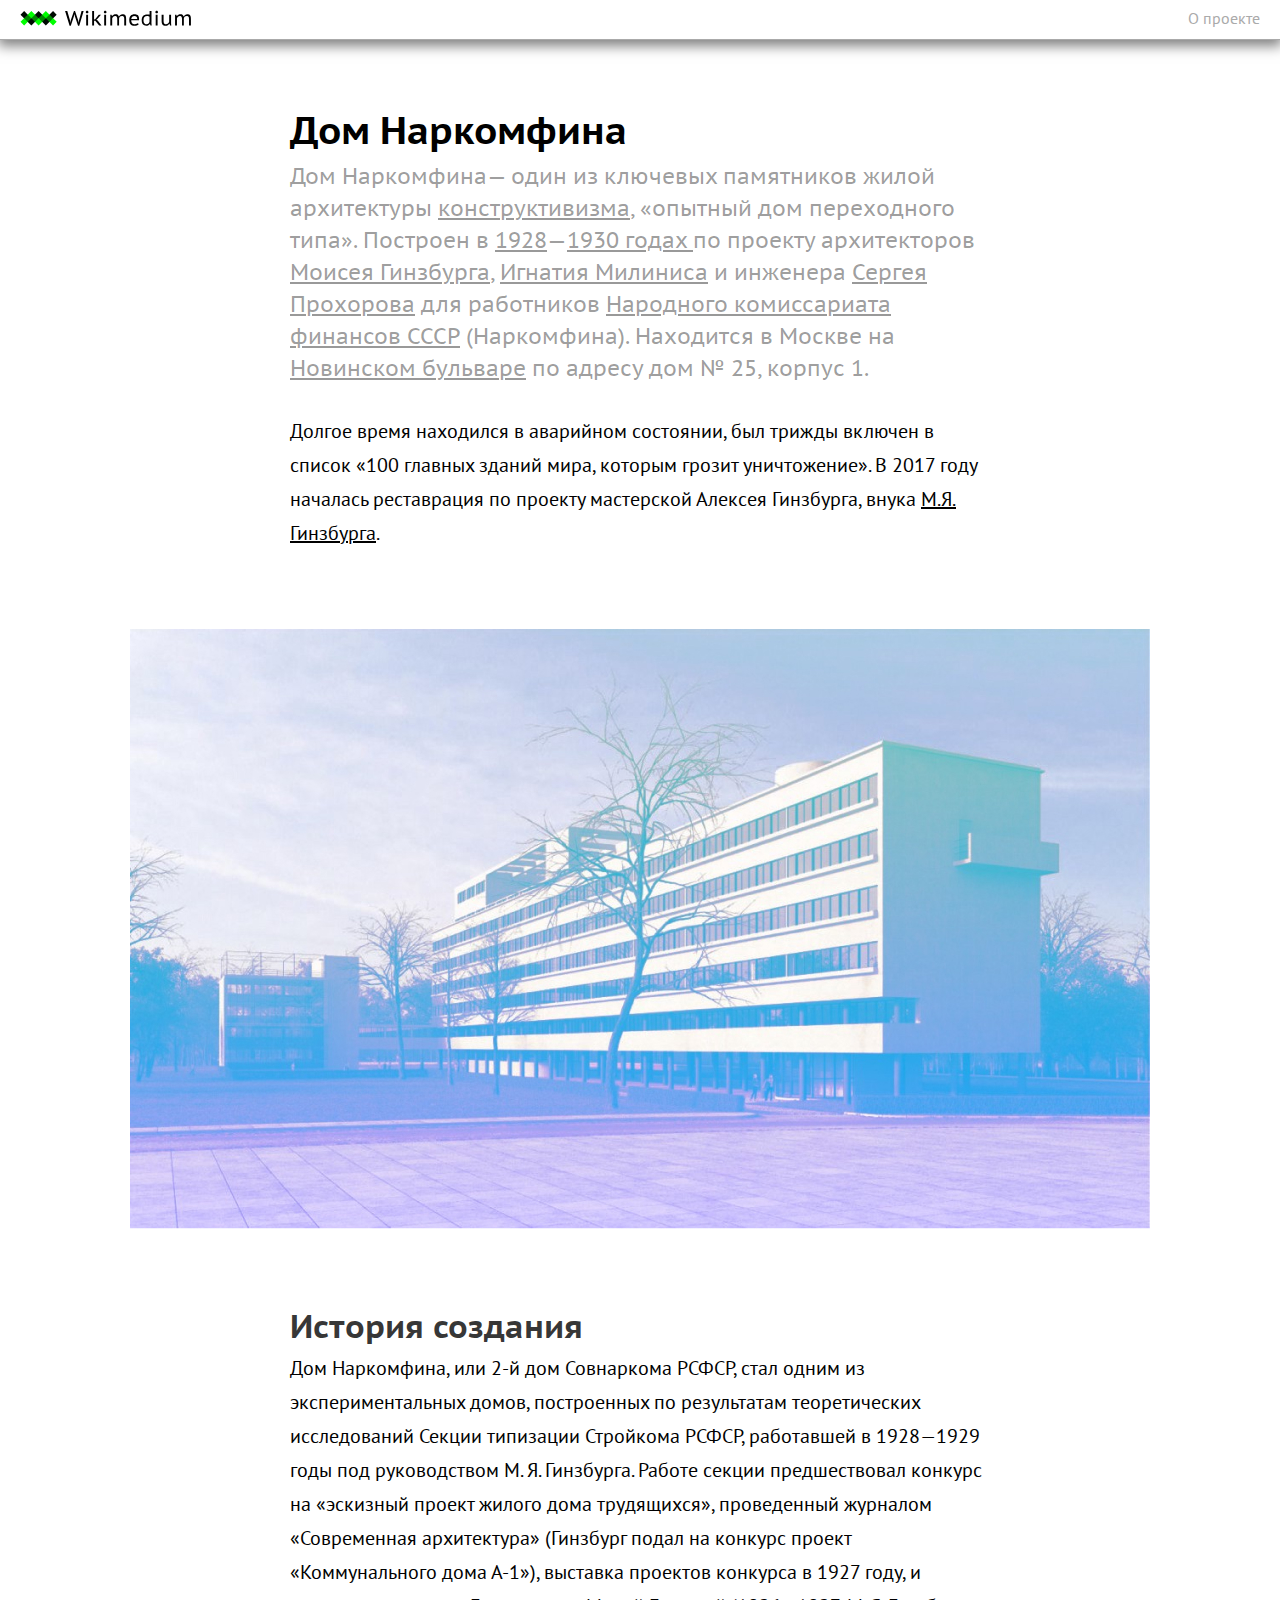
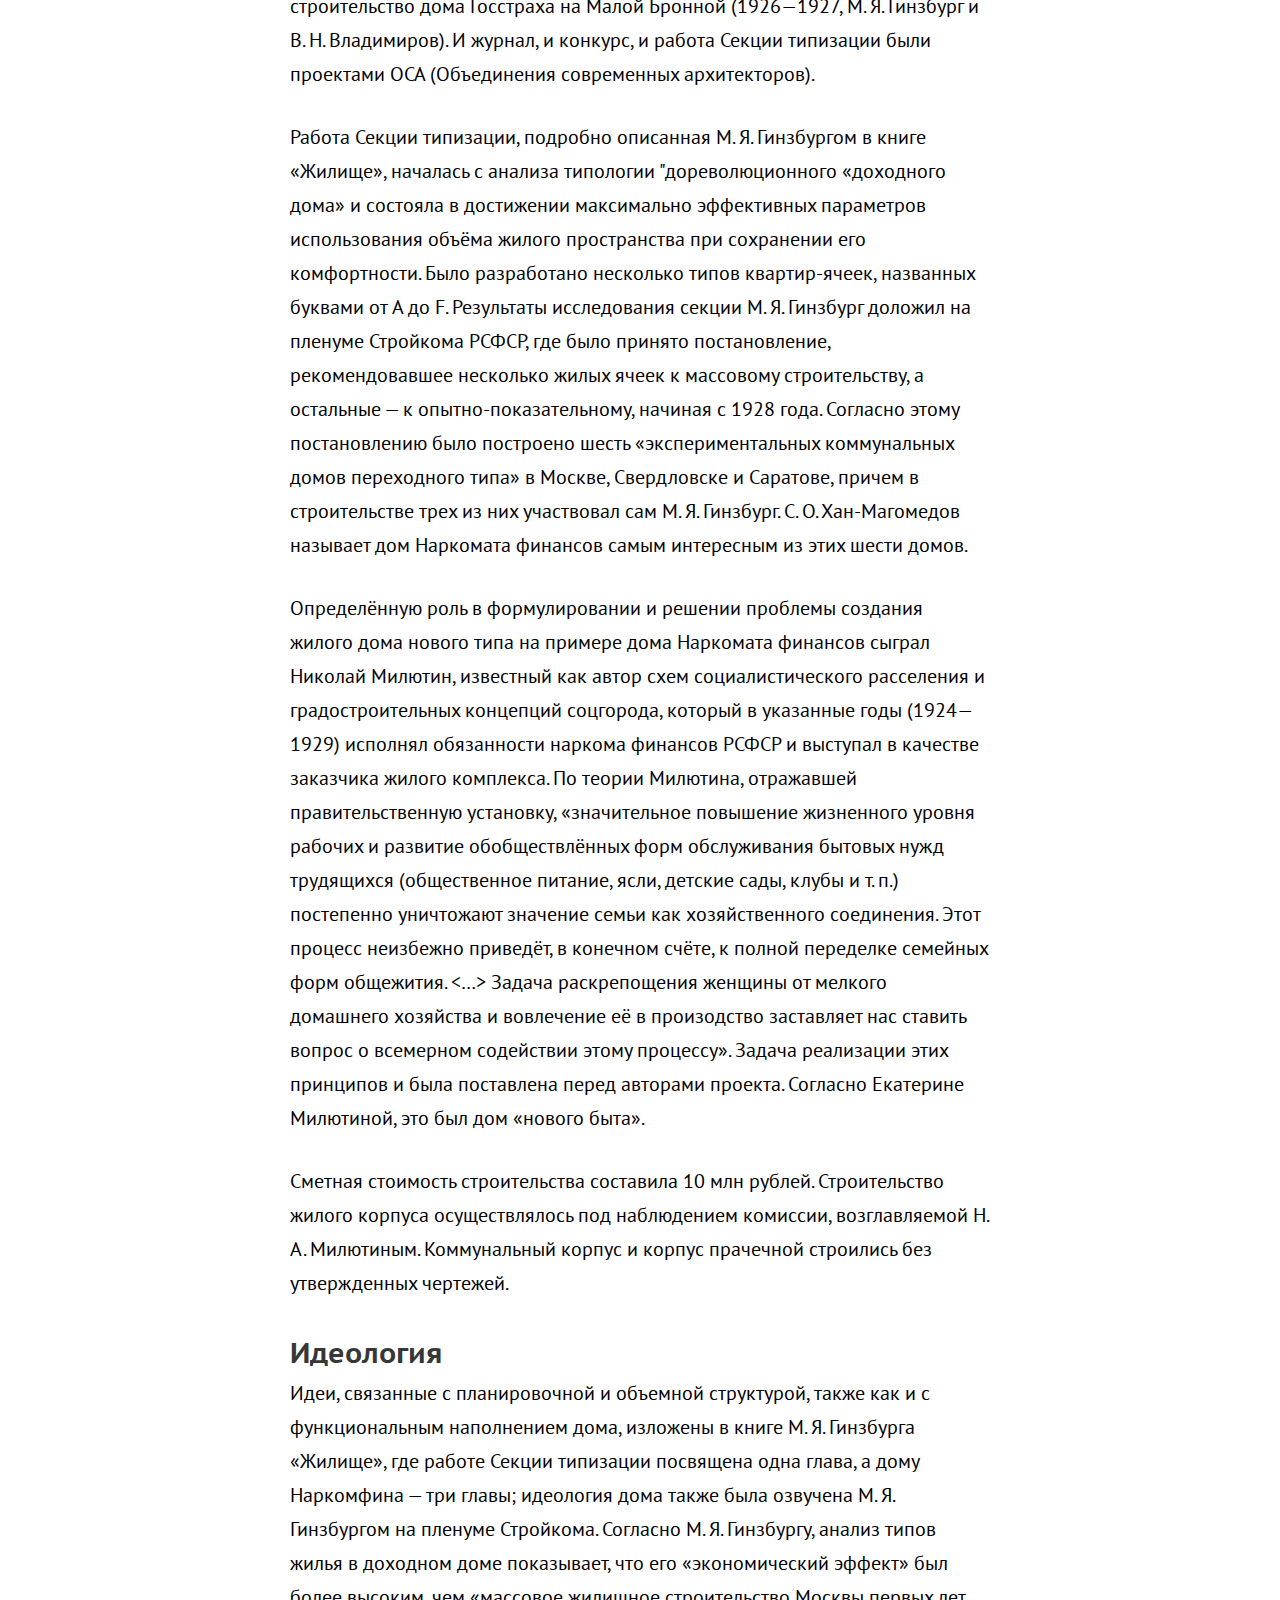
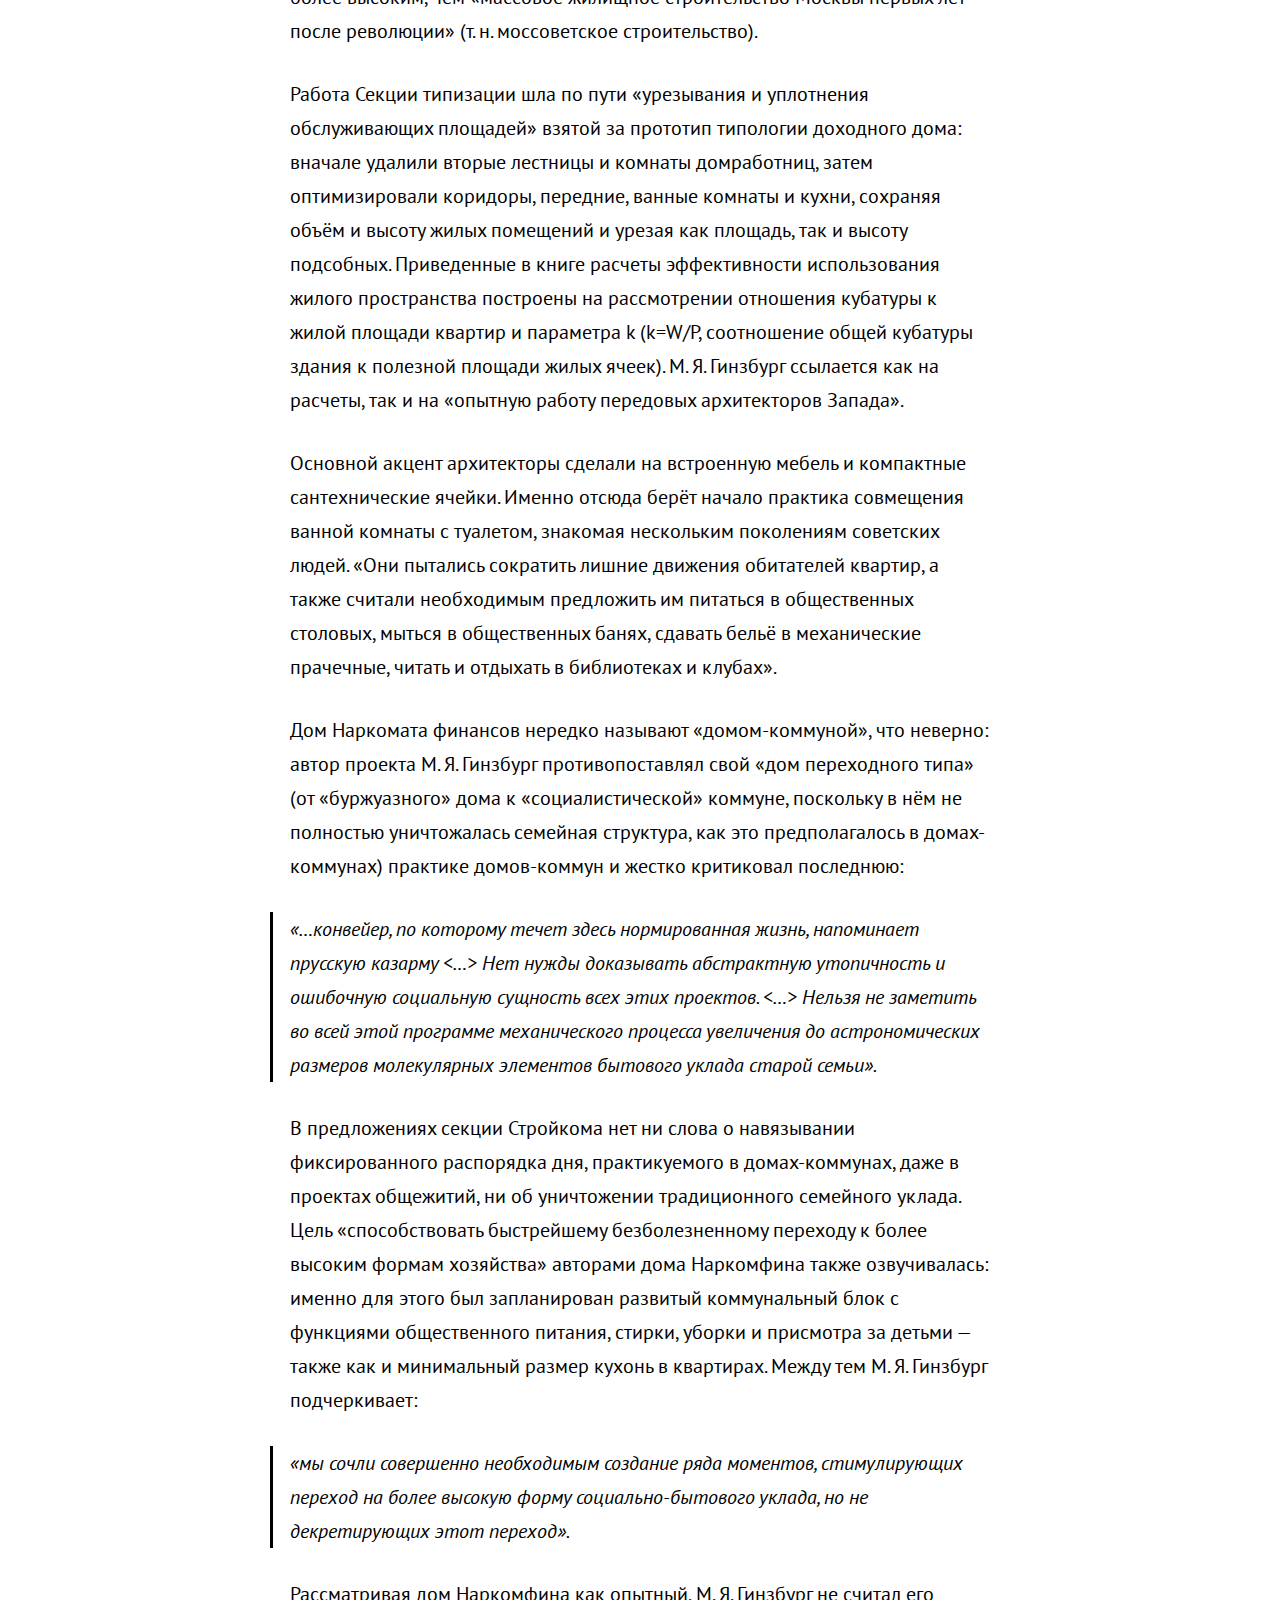
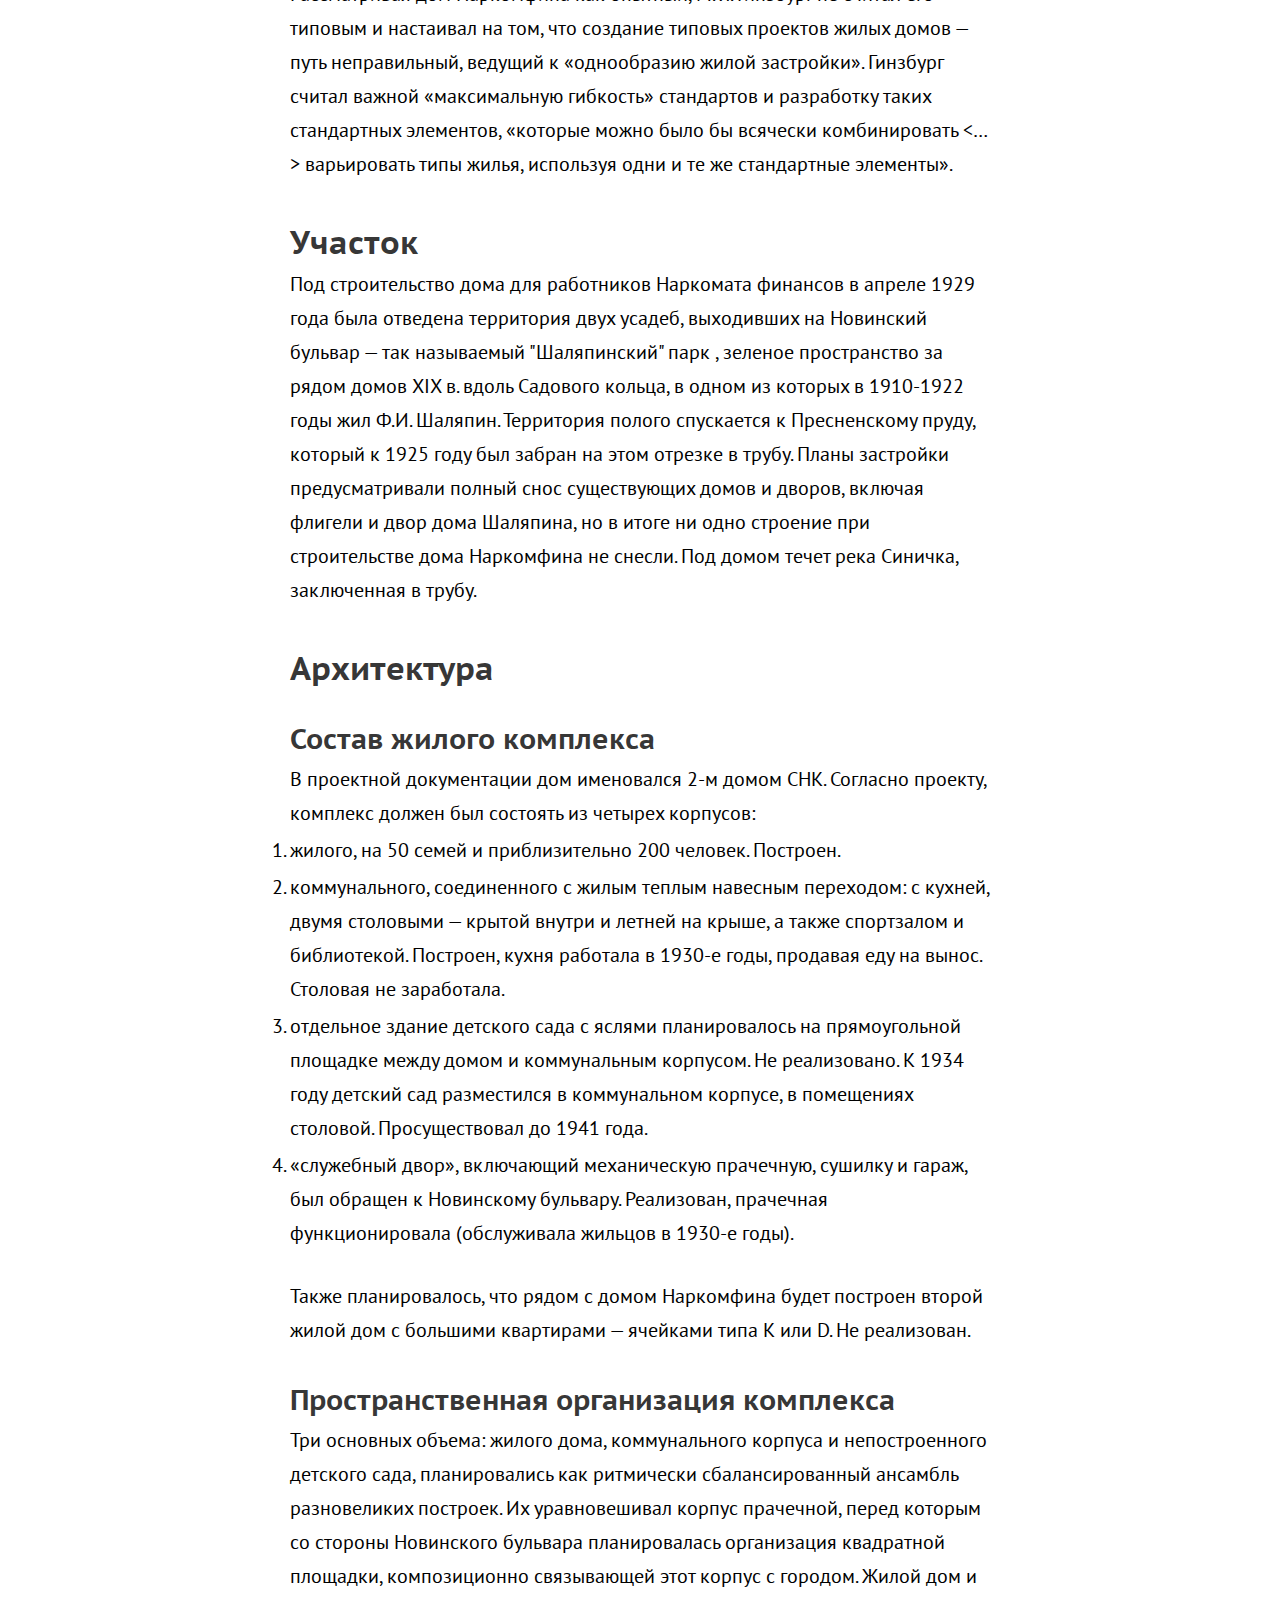
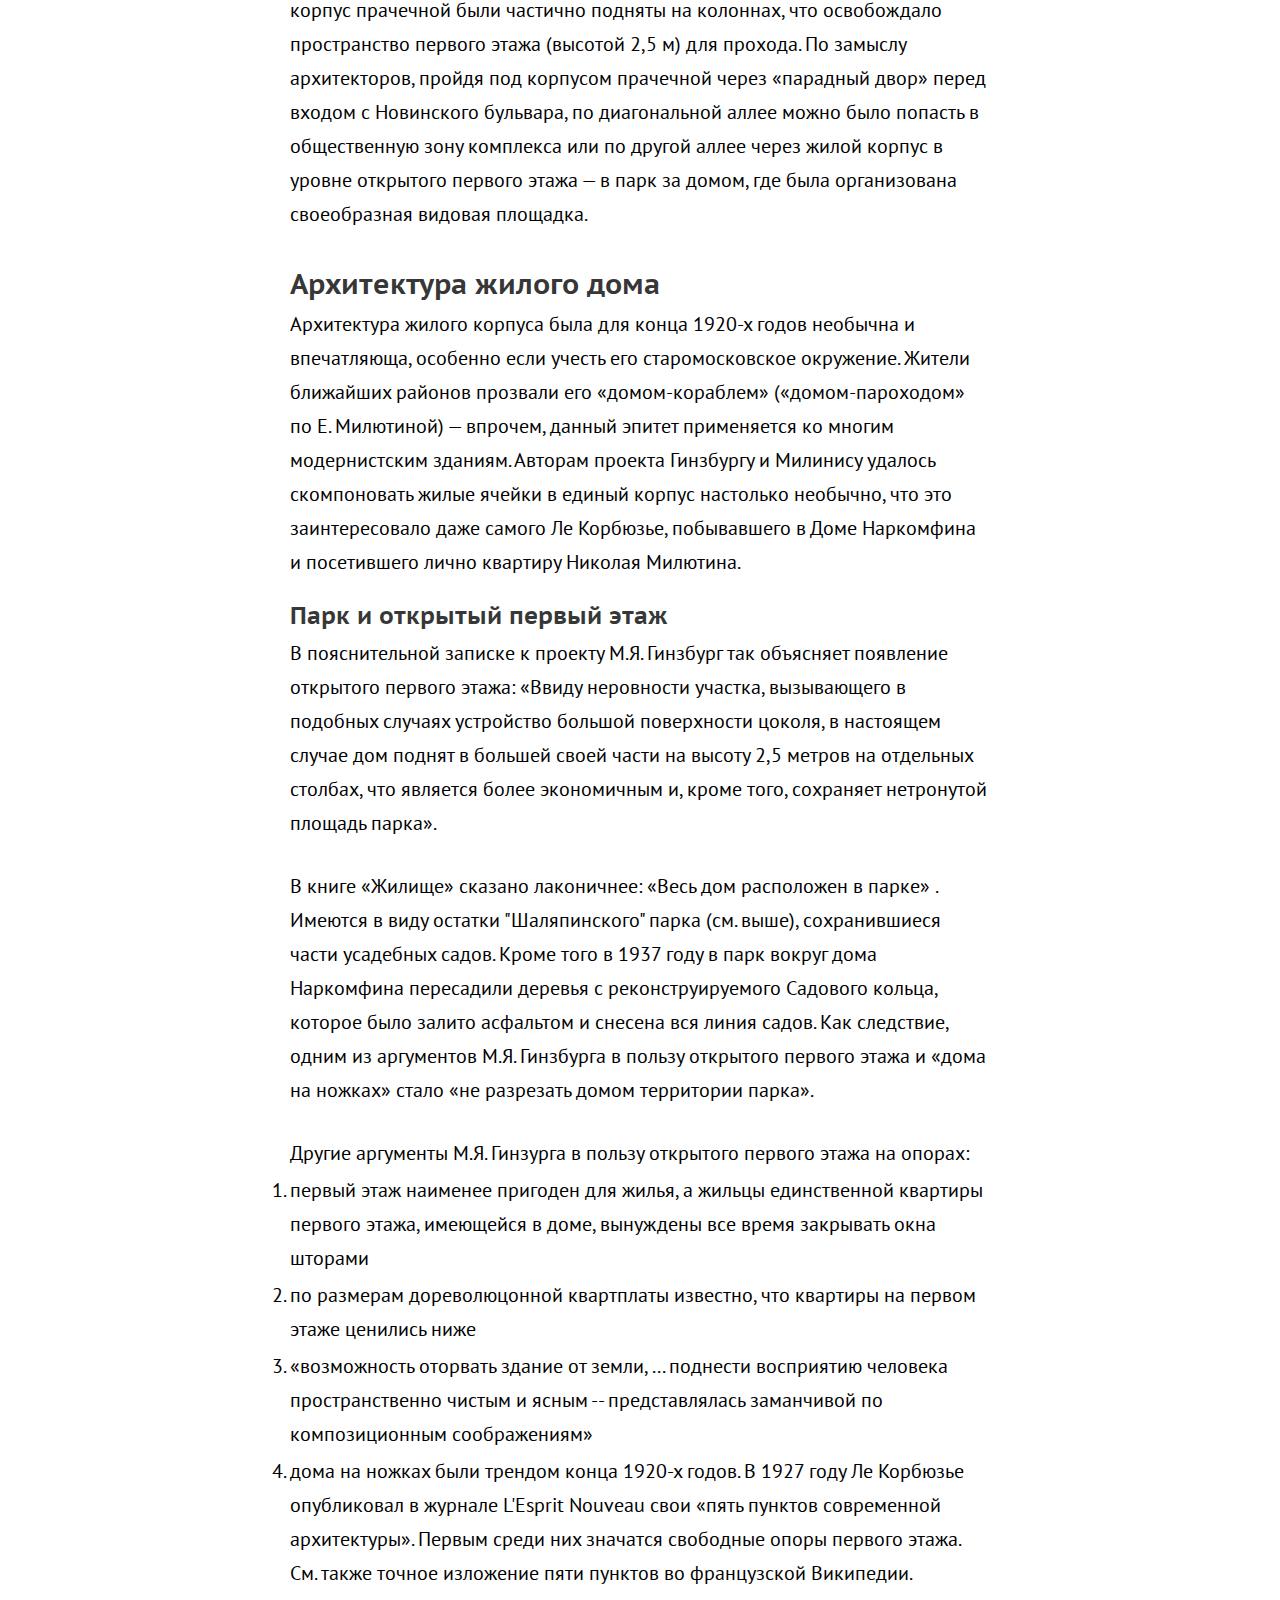
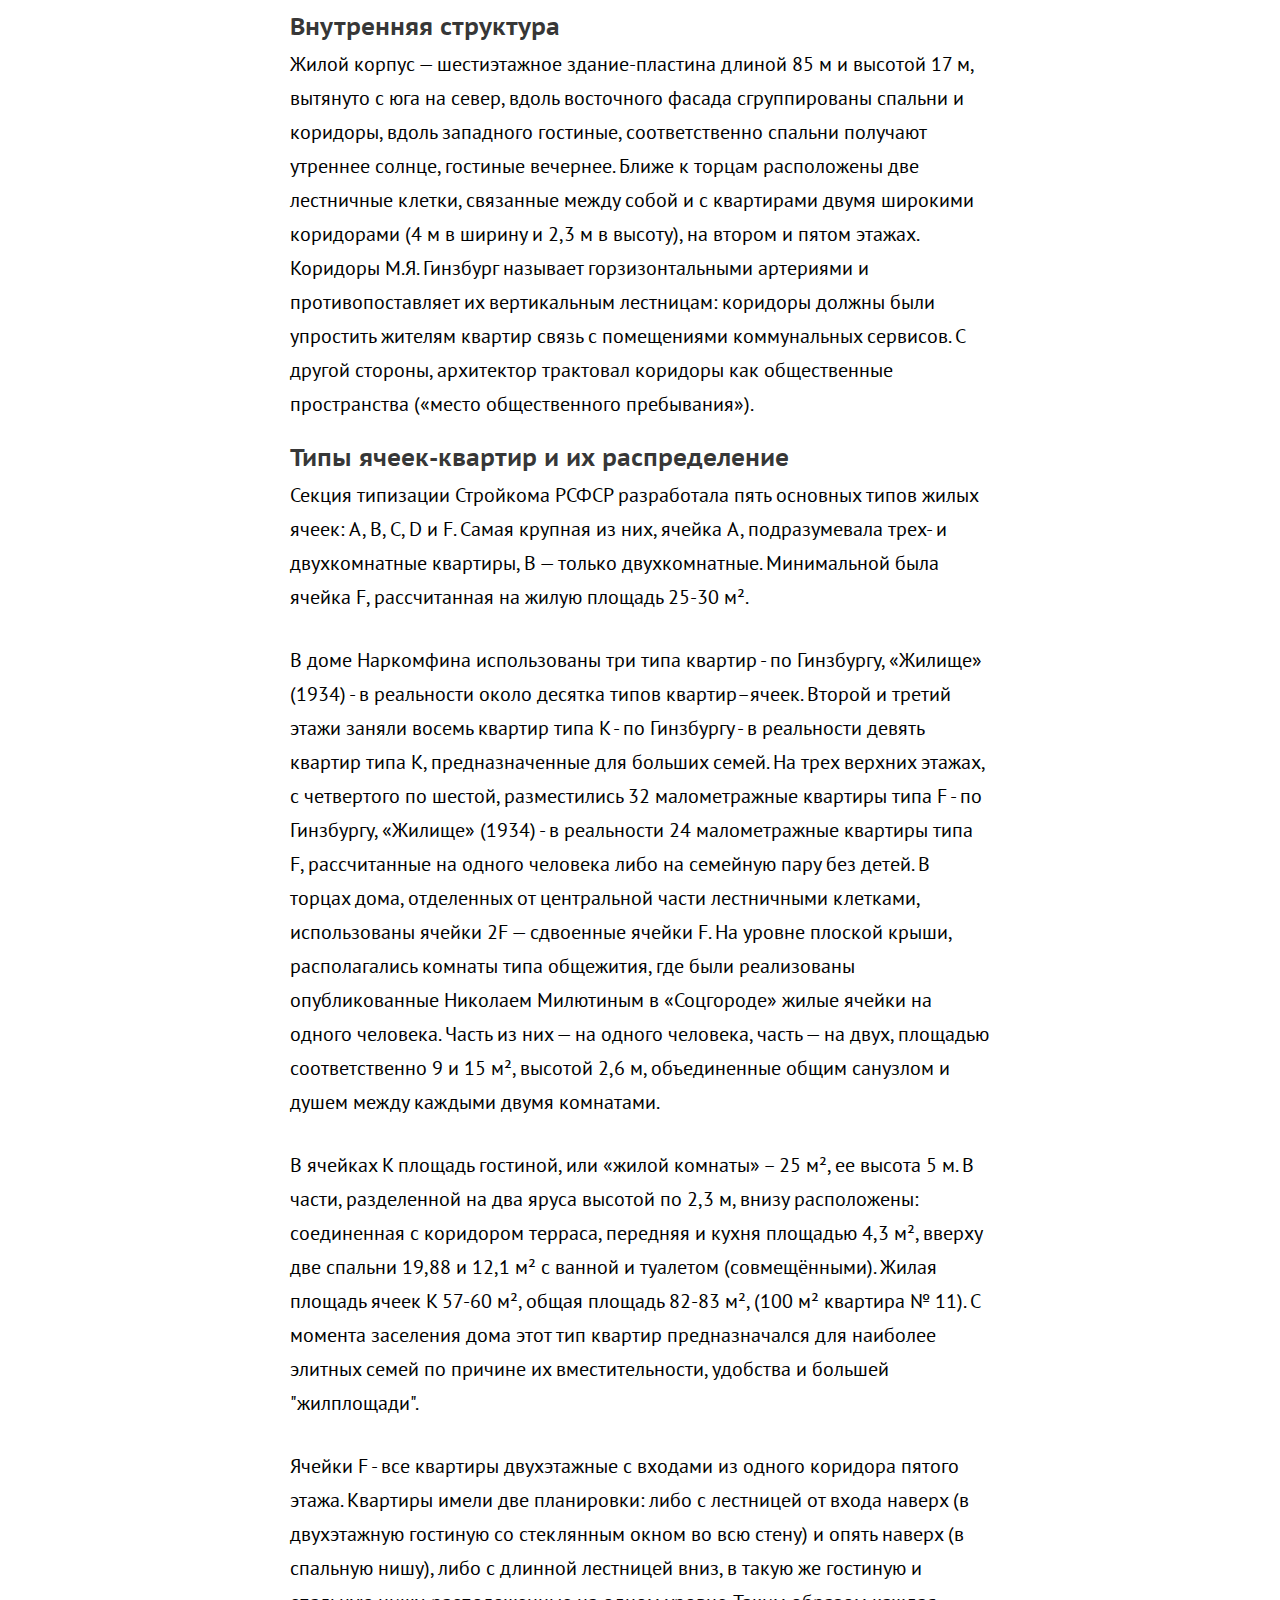
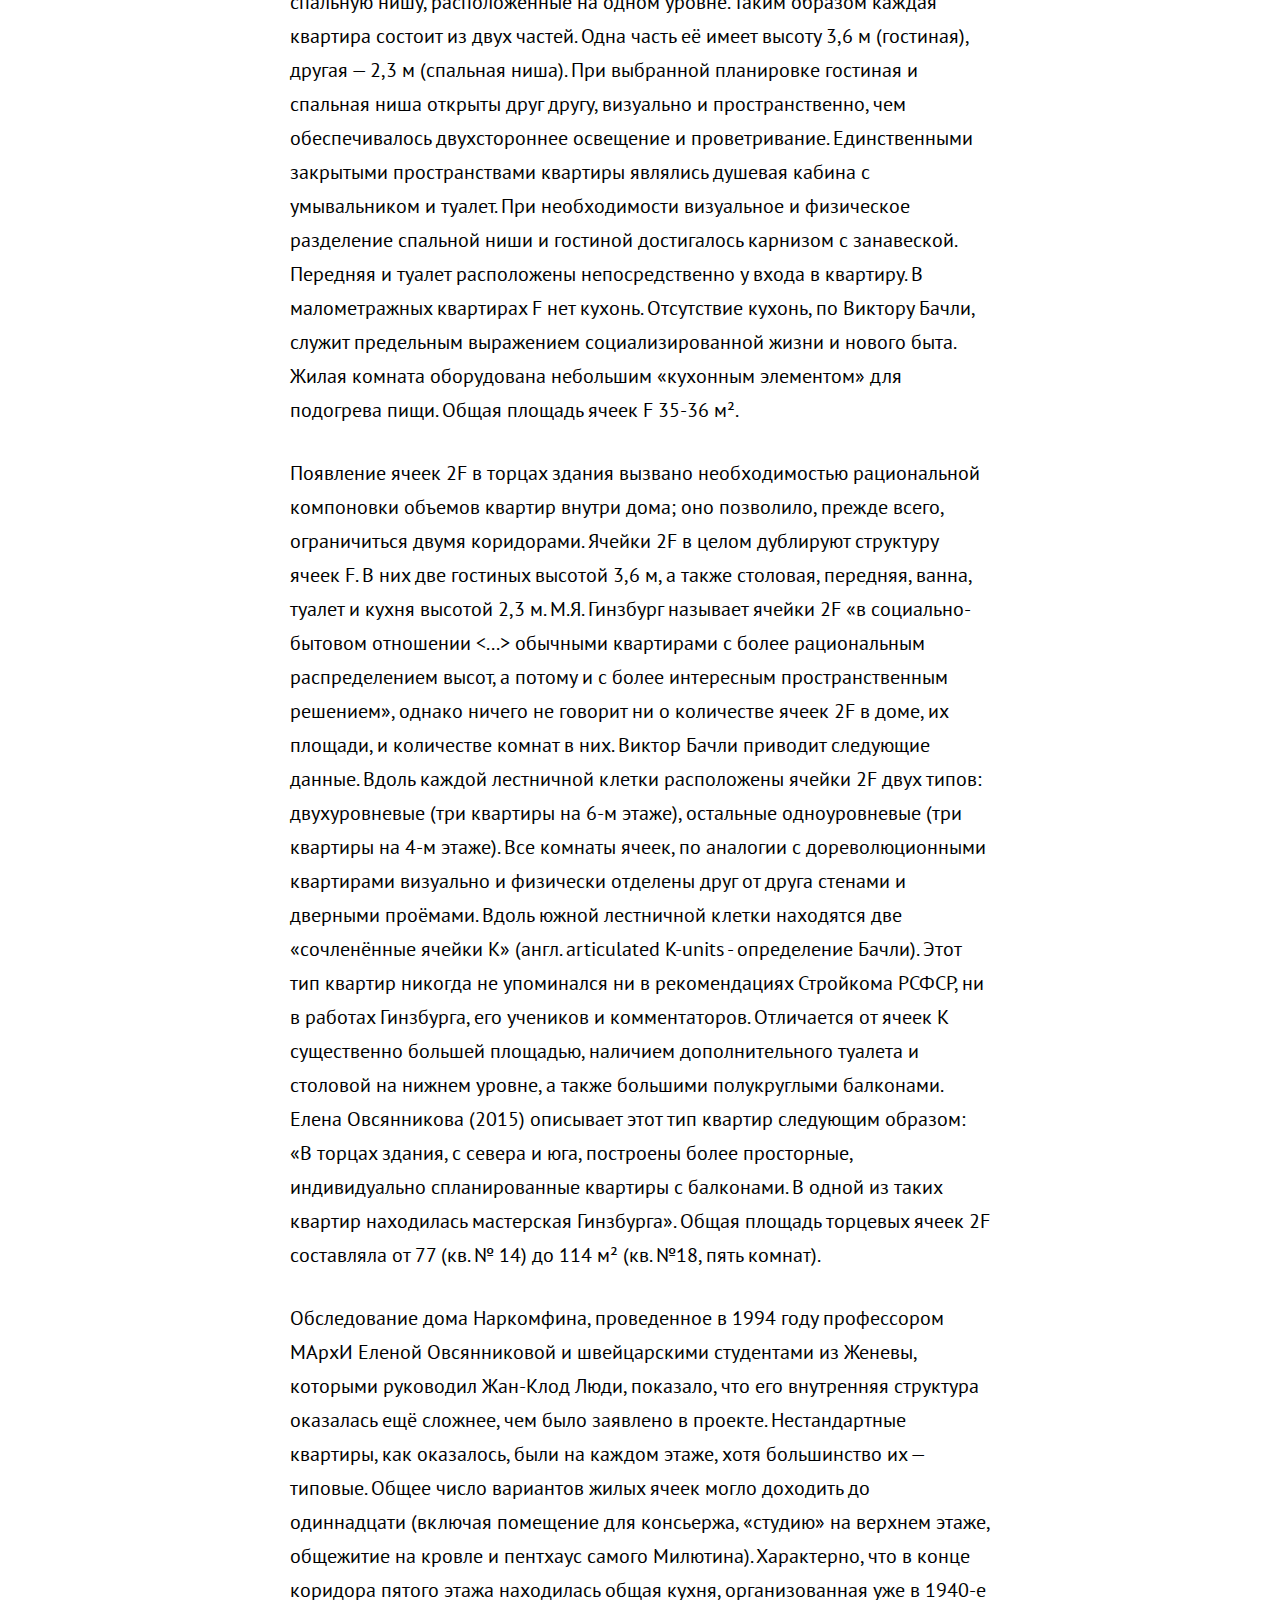
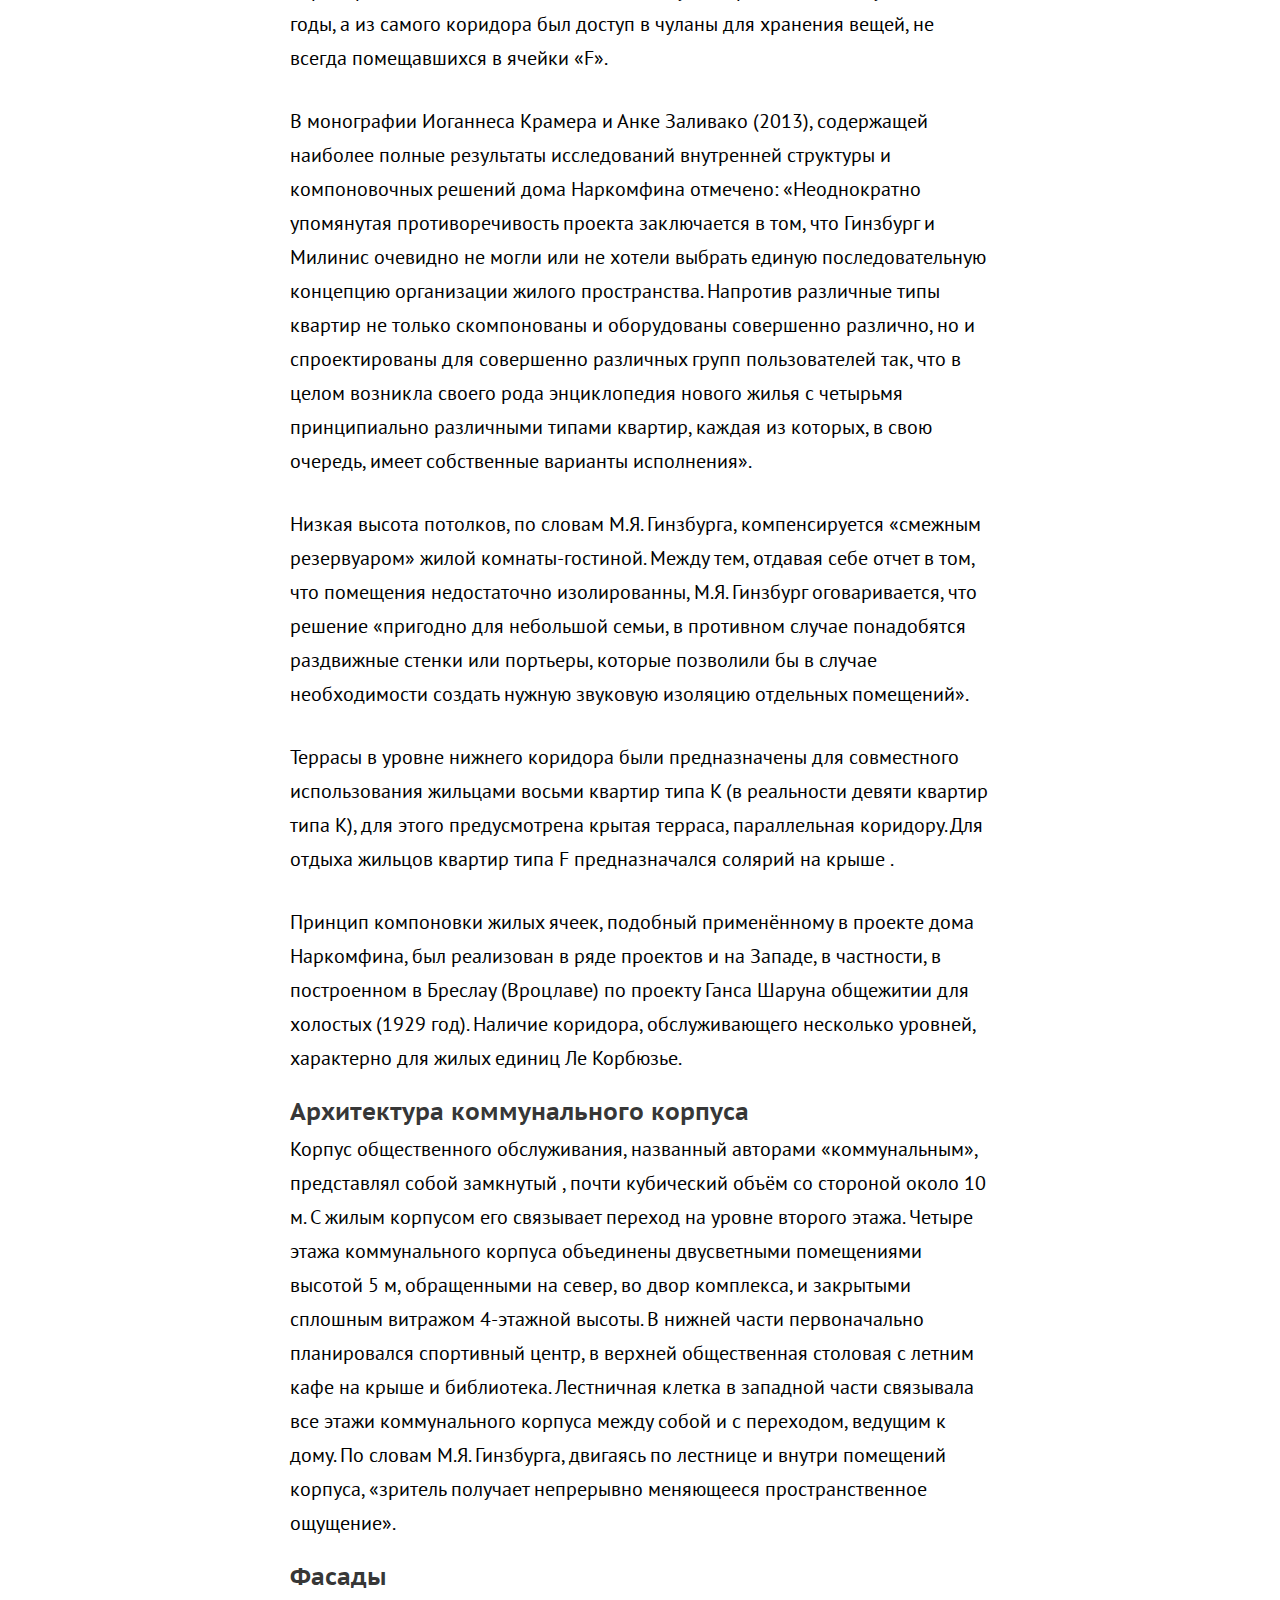
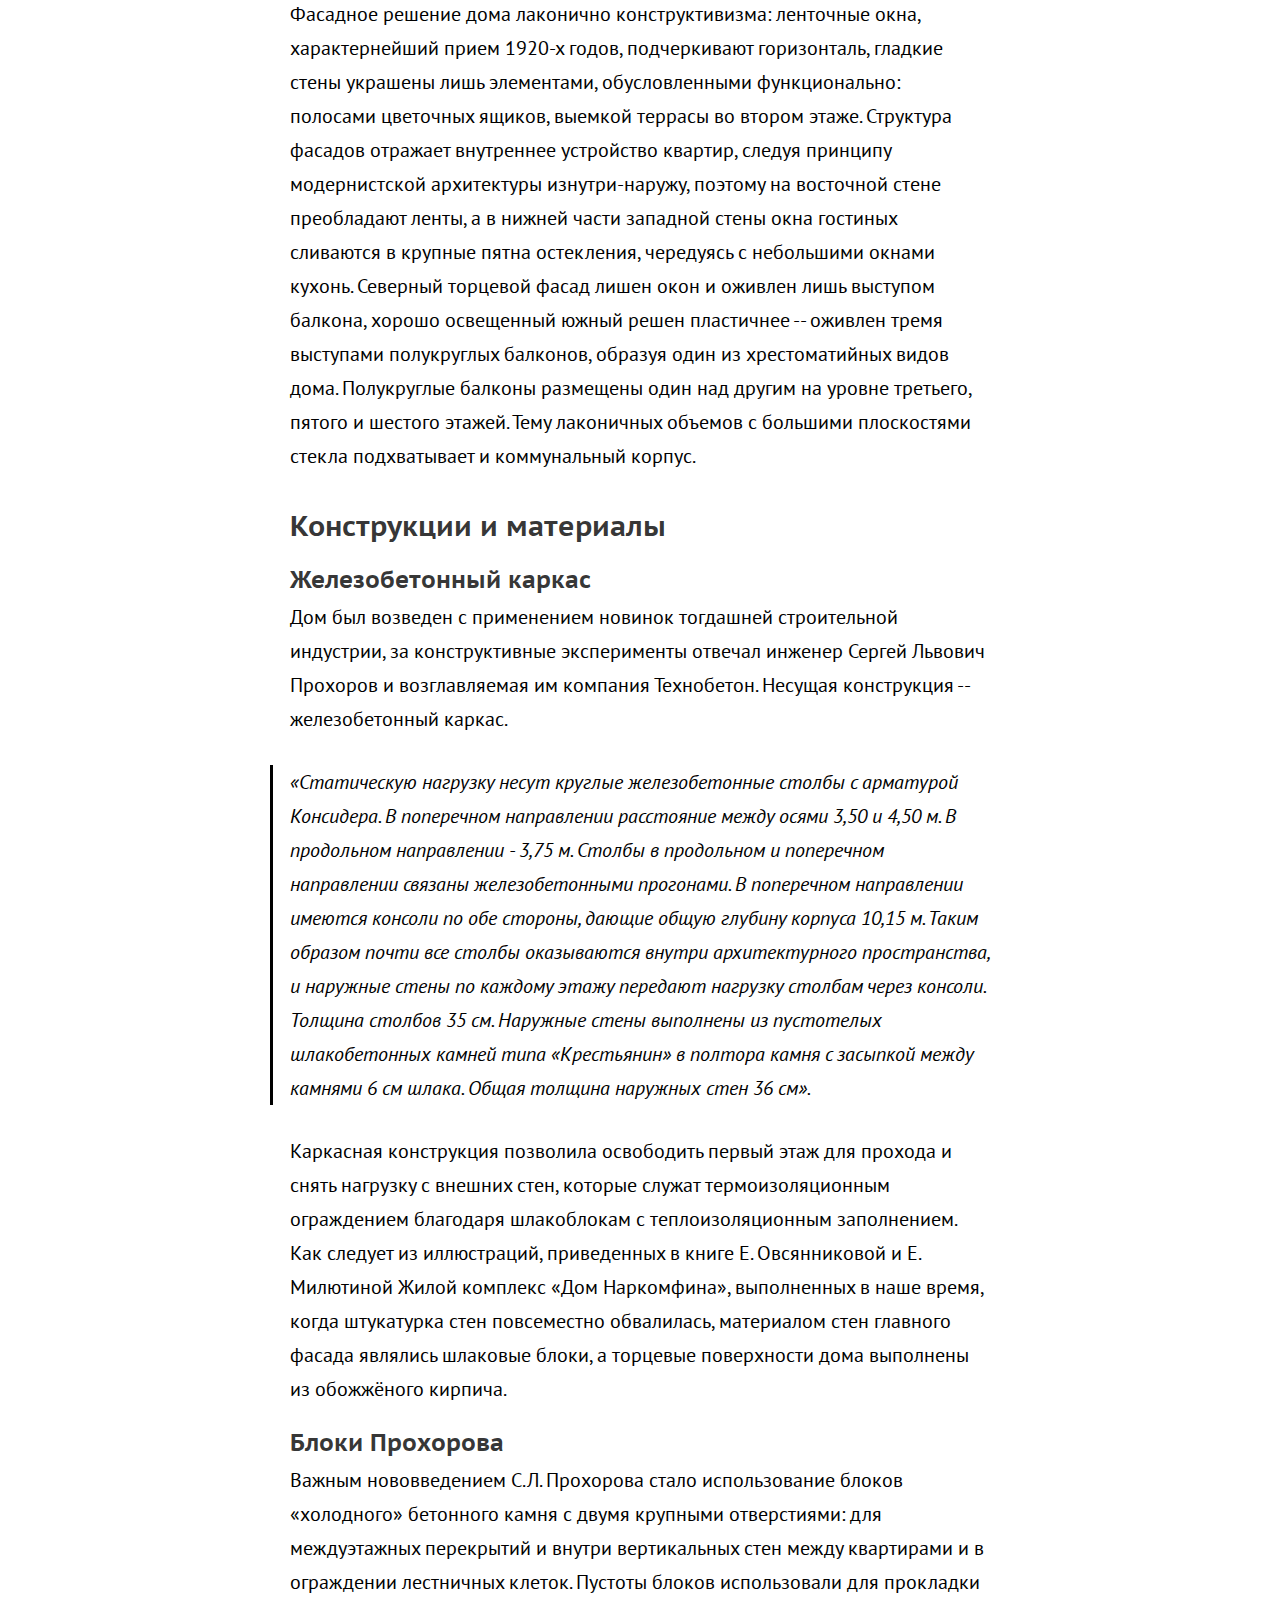
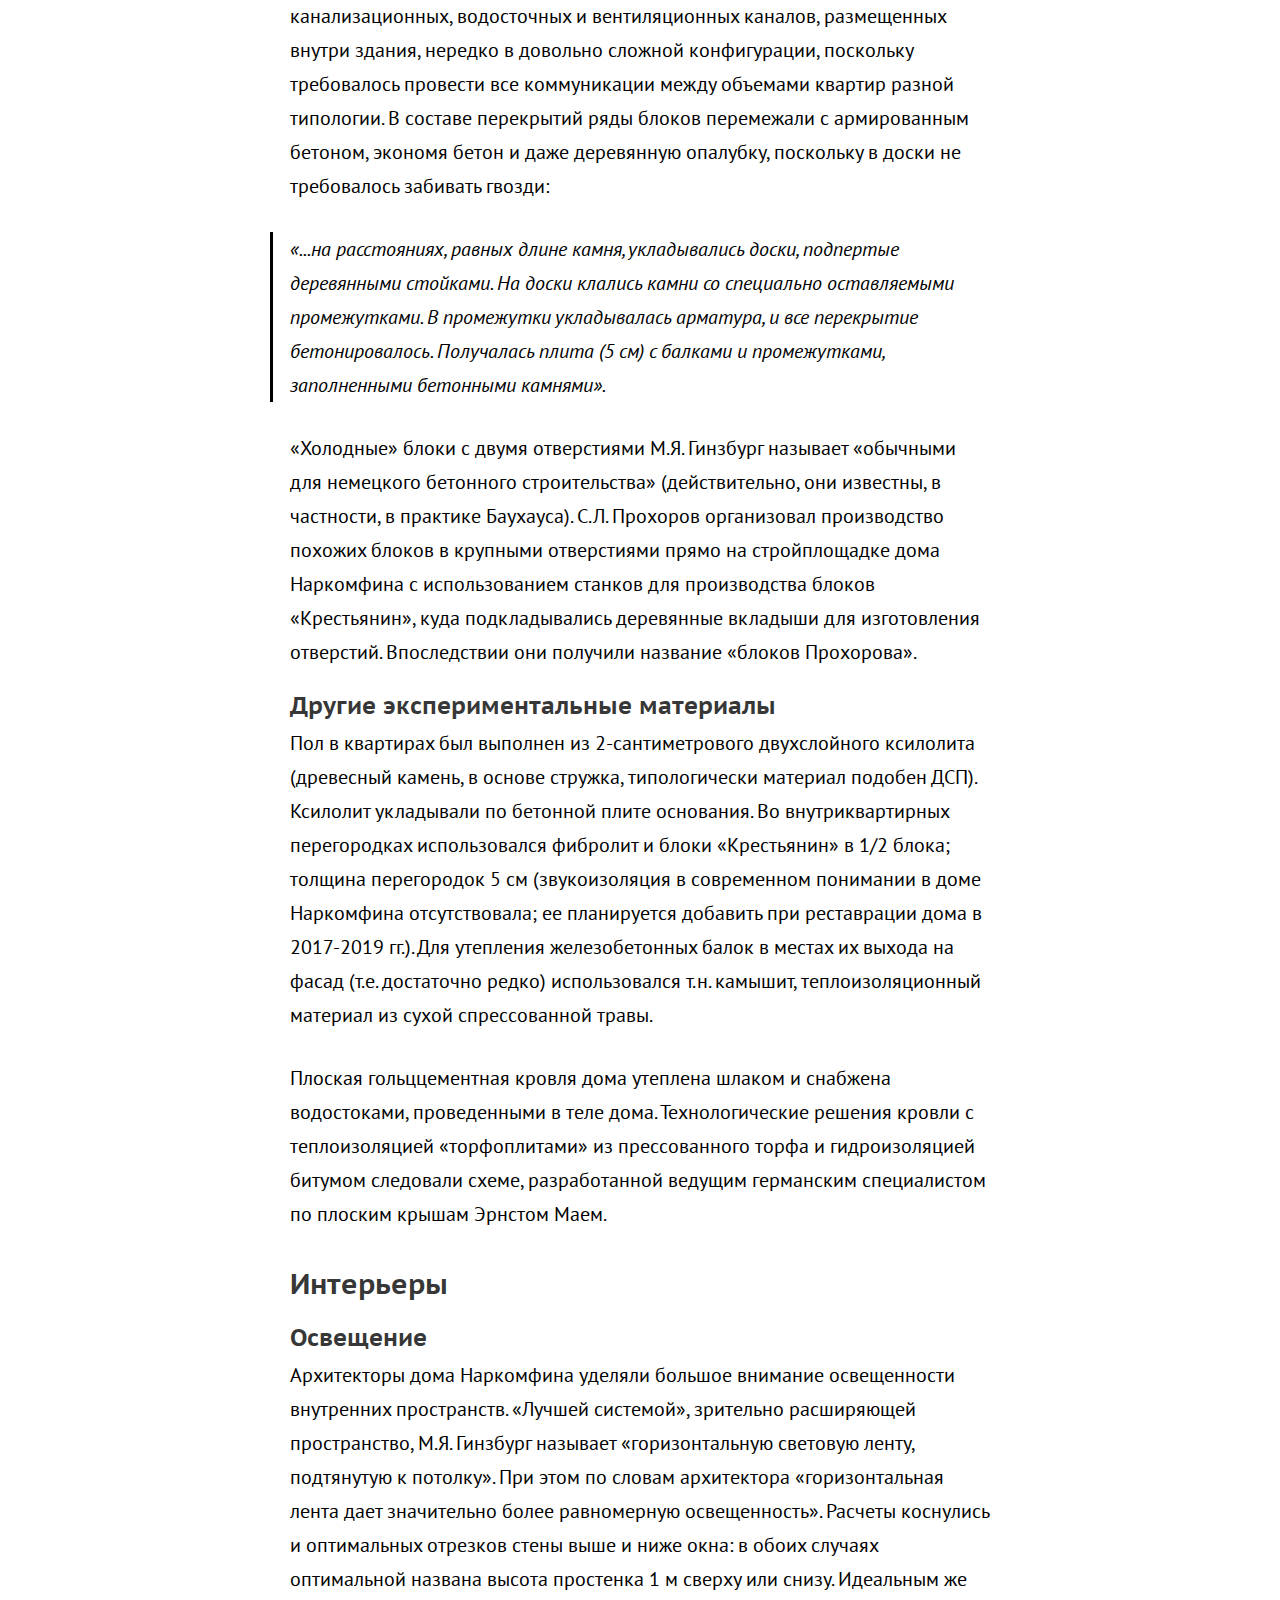
==== commit 7d07d002: "Update index.html" ====
--- a/index.html
+++ b/index.html
@@ -1,6 +1,7 @@
 <!DOCTYPE html>
 <html lang="en" dir="ltr">
   <head>
+    <meta name="viewport" content="width=device-width">
     <meta charset="utf-8">
     <meta name="keywords" content="">
     <meta name="description" content="">
--- a/stylesheets/style.css
+++ b/stylesheets/style.css
@@ -3,3 +3,4 @@
 @import 'layout.css';
 @import "content.css";
 @import "sidebar.css";
+@import "responsive.css";
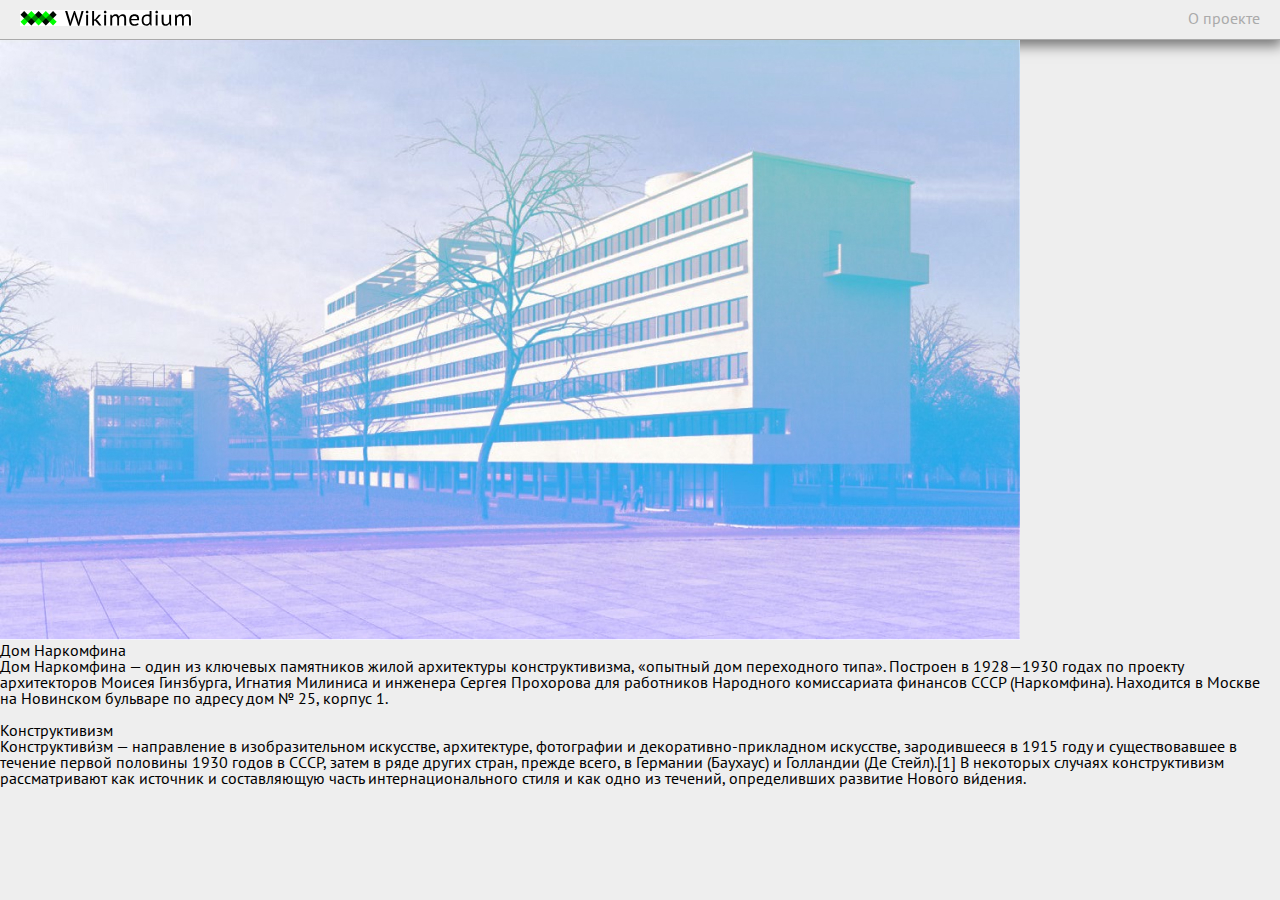
==== commit 07811f54: "Update index.html" ====
--- a/index.html
+++ b/index.html
@@ -1,280 +1,40 @@
-<!DOCTYPE html>
-<html lang="en" dir="ltr">
-  <head>
-    <meta name="viewport" content="width=device-width">
-    <meta charset="utf-8">
-    <meta name="keywords" content="">
-    <meta name="description" content="">
-    <link rel="icon" type="image/x-icon" href="images/favicon.ico" />
-    <link rel="icon" type="image/png" href="images/favicon.png" />
-    <title>Дом Наркомфина</title>
-    <link rel="stylesheet" href="stylesheets/style.css">
-    <script src="javascripts/jquery-3.5.1.js" charset="utf-8"></script>
-    <script type="text/javascript">
-    $(function() {
-	$('.sidebar a').each(function() {
-		$(this).on('click', function(e) {
-			e.preventDefault();
-			var scrollTo = $(this).attr('href');
-			var whitespace = scrollTo == '#s1' ? 70 : 30;
-			$('html,body').animate({
-				scrollTop: $(scrollTo).offset().top - whitespace
-			}, 1000);
-		});
-	});
-});
-    </script>
-  </head>
-  <body>
-    <div class="menubar">
-      <a href="index.html"><img src="images/logo.svg" alt=""></a>
-      <a href="about.html">О проекте</a>
+  <!DOCTYPE html>
+  <html lang="en" dir="ltr">
+    <head>
+      <meta name="viewport" content="width=device-width">
+      <meta property="og:type" content="article">
+      <meta property="og:url" content="kovriki.github.io">
+      <meta property="og:title" content="Wikimedium">
+      <meta property="og:description" content="Учебный проект по HTML/CSS">
+      <meta property="og:image" content="https://kovriki.github.io/Wikimedium/images/narkomfin%201.jpg">
+      <link rel="icon" type="image/x-icon" href="images/favicon.ico" />
+      <link rel="icon" type="image/png" href="images/favicon.png" />
+      <meta charset="utf-8">
+      <link rel="stylesheet" href="stylesheets/style.css">
+      <title>Wikimedium</title>
+      <style media="screen">
+        body {
+          background: #eee;
+        }
+      </style>
+    </head>
+    <body>
+      <div class="menubar">
+        <a href="index.html"><img src="images/logo.svg" alt=""></a>
+        <a href="about.html">О проекте</a>
+      </div>
 
-    </div>
-    <nav class="sidebar">
-
-          <ul>
-            <li><a href="#s1">Дом Наркомфина</a></li>
-            <li><a href="#s2">История создания</a></li>
-            <ul>
-              <li><a href="#s2s1">Идеология</a></li>
-            </ul>
-            <li><a href="#s3">Участок</a></li>
-            <li><a href="#s4">Архитектура</a></li>
-            <ul>
-              <li><a href="#s4s1">Состав жилого комплекса</a></li>
-              <li><a href="#s4s2">Пространственная организация комплекса</a></li>
-              <li><a href="#s4s3">Архитектура жилого дома</a></li>
-              <li><a href="#s4s4">Конструкции и материалы</a></li>
-              <li><a href="#s4s5">Интерьеры</a></li>
-            </ul>
-            <li><a href="#s5">Критика проекта</a></li>
-            <ul>
-              <li><a href="#s5s1">С технической стороны</a></li>
-              <li><a href="#s5s2">С бытовой стороны</a></li>
-            </ul>
-            <li><a href="#s6">История эксплуатации и проект реставрации</a></li>
-            <ul>
-              <li><a href="#s6s1">Развитие городского окружения</a></li>
-              <li><a href="#s6s2">Перестройки</a></li>
-              <li><a href="#s6s3">Причины ветхости дома</a></li>
-
-            </ul>
-            <li><a href="#s7">Значение проекта в исторической перспективе</a></li>
-            <li><a href="#s8">Реальная жизнь в доме Наркомфина</a></li>
-            <ul>
-              <li><a href="#s8s1">Известные жители</a></li>
-            </ul>
-            <li><a href="#s9">См. также</a></li>
-
-          </ul>
-    </nav>
-    <article>
-      <h1 id="s1">Дом Наркомфина</h1>
-      <p><strДом Наркомфина>Дом Наркомфина</a></strong>— один из ключевых памятников жилой архитектуры <a href="https://ru.wikipedia.org/wiki/Конструктивизм_(искусство)">конструктивизма</a>, «опытный дом переходного типа». Построен в <a href="https://ru.wikipedia.org/wiki/1928_год">1928</a>—<a href="https://ru.wikipedia.org/wiki/1930_год">1930 годах </a>по проекту архитекторов <a href="https://ru.wikipedia.org/wiki/Гинзбург,_Моисей_Яковлевич">Моисея Гинзбурга</a>, <a href="https://ru.wikipedia.org/wiki/Милинис,_Игнатий_Францевич">Игнатия Милиниса</a> и инженера <a href="https://ru.wikipedia.org/wiki/Сергей_Львович_Прохоров">Сергея Прохорова</a> для работников <a href="https://ru.wikipedia.org/wiki/Народный_комиссариат_финансов_СССР">Народного комиссариата финансов СССР</a> (Наркомфина). Находится в Москве на <a href="https://ru.wikipedia.org/wiki/Новинский_бульвар">Новинском бульваре</a> по адресу дом № 25, корпус 1.</p>
-      <p>Долгое время находился в аварийном состоянии, был трижды включен в список «100 главных зданий мира, которым грозит уничтожение». В 2017 году началась реставрация по проекту мастерской Алексея Гинзбурга, внука <a href="https://ru.wikipedia.org/wiki/Гинзбург,_Моисей_Яковлевич">М.Я. Гинзбурга</a>. </p>
-      <img src="images/narkomfin 1.jpg" alt="Наркомфин">
-      <h2 id="s2">История создания</h2>
-
-      <p>Дом Наркомфина, или 2-й дом Совнаркома РСФСР, стал одним из экспериментальных домов, построенных по результатам теоретических исследований Секции типизации Стройкома РСФСР, работавшей в 1928—1929 годы под руководством М. Я. Гинзбурга. Работе секции предшествовал конкурс на «эскизный проект жилого дома трудящихся», проведенный журналом «Современная архитектура» (Гинзбург подал на конкурс проект «Коммунального дома А-1»), выставка проектов конкурса в 1927 году, и строительство дома Госстраха на Малой Бронной (1926—1927, М. Я. Гинзбург и В. Н. Владимиров). И журнал, и конкурс, и работа Секции типизации были проектами ОСА (Объединения современных архитекторов).</p>
-      <p>Работа Секции типизации, подробно описанная М. Я. Гинзбургом в книге «Жилище», началась с анализа типологии "дореволюционного «доходного дома» и состояла в достижении максимально эффективных параметров использования объёма жилого пространства при сохранении его комфортности. Было разработано несколько типов квартир-ячеек, названных буквами от A до F. Результаты исследования секции М. Я. Гинзбург доложил на пленуме Стройкома РСФСР, где было принято постановление, рекомендовавшее несколько жилых ячеек к массовому строительству, а остальные — к опытно-показательному, начиная с 1928 года. Согласно этому постановлению было построено шесть «экспериментальных коммунальных домов переходного типа» в Москве, Свердловске и Саратове, причем в строительстве трех из них участвовал сам М. Я. Гинзбург. С. О. Хан-Магомедов называет дом Наркомата финансов самым интересным из этих шести домов.</p>
-      <p>Определённую роль в формулировании и решении проблемы создания жилого дома нового типа на примере дома Наркомата финансов сыграл Николай Милютин, известный как автор схем социалистического расселения и градостроительных концепций соцгорода, который в указанные годы (1924—1929) исполнял обязанности наркома финансов РСФСР и выступал в качестве заказчика жилого комплекса. По теории Милютина, отражавшей правительственную установку, <em>«значительное повышение жизненного уровня рабочих и развитие обобществлённых форм обслуживания бытовых нужд трудящихся (общественное питание, ясли, детские сады, клубы и т. п.) постепенно уничтожают значение семьи как хозяйственного соединения. Этот процесс неизбежно приведёт, в конечном счёте, к полной переделке семейных форм общежития. <…> Задача раскрепощения женщины от мелкого домашнего хозяйства и вовлечение её в произодство заставляет нас ставить вопрос о всемерном содействии этому процессу»</em>. Задача реализации этих принципов и была поставлена перед авторами проекта. Согласно Екатерине Милютиной, это был дом «нового быта».</p>
-      <p>Сметная стоимость строительства составила 10 млн рублей. Строительство жилого корпуса осуществлялось под наблюдением комиссии, возглавляемой Н. А. Милютиным. Коммунальный корпус и корпус прачечной строились без утвержденных чертежей.</p>
-      <h3 id="s2s1">Идеология</h3>
-      <p>Идеи, связанные с планировочной и объемной структурой, также как и с функциональным наполнением дома, изложены в книге М. Я. Гинзбурга «Жилище», где работе Секции типизации посвящена одна глава, а дому Наркомфина — три главы; идеология дома также была озвучена М. Я. Гинзбургом на пленуме Стройкома. Согласно М. Я. Гинзбургу, анализ типов жилья в доходном доме показывает, что его «экономический эффект» был более высоким, чем «массовое жилищное строительство Москвы первых лет после революции» (т. н. моссоветское строительство).</p>
-      <p>Работа Секции типизации шла по пути «урезывания и уплотнения обслуживающих площадей» взятой за прототип типологии доходного дома: вначале удалили вторые лестницы и комнаты домработниц, затем оптимизировали коридоры, передние, ванные комнаты и кухни, сохраняя объём и высоту жилых помещений и урезая как площадь, так и высоту подсобных. Приведенные в книге расчеты эффективности использования жилого пространства построены на рассмотрении отношения кубатуры к жилой площади квартир и параметра k (k=W/P, соотношение общей кубатуры здания к полезной площади жилых ячеек). М. Я. Гинзбург ссылается как на расчеты, так и на «опытную работу передовых архитекторов Запада».</p>
-      <p>Основной акцент архитекторы сделали на встроенную мебель и компактные сантехнические ячейки. Именно отсюда берёт начало практика совмещения ванной комнаты с туалетом, знакомая нескольким поколениям советских людей. <em>«Они пытались сократить лишние движения обитателей квартир, а также считали необходимым предложить им питаться в общественных столовых, мыться в общественных банях, сдавать бельё в механические прачечные, читать и отдыхать в библиотеках и клубах».</em></p>
-      <p>Дом Наркомата финансов нередко называют «домом-коммуной», что неверно: автор проекта М. Я. Гинзбург противопоставлял свой «дом переходного типа» (от «буржуазного» дома к «социалистической» коммуне, поскольку в нём не полностью уничтожалась семейная структура, как это предполагалось в домах-коммунах) практике домов-коммун и жестко критиковал последнюю:</p>
-      <blockquote>
-      <p> <em>«…конвейер, по которому течет здесь нормированная жизнь, напоминает прусскую казарму <…> Нет нужды доказывать абстрактную утопичность и ошибочную социальную сущность всех этих проектов. <…> Нельзя не заметить во всей этой программе механического процесса увеличения до астрономических размеров молекулярных элементов бытового уклада старой семьи».</em> </p>
-      </blockquote>
-      <p>В предложениях секции Стройкома нет ни слова о навязывании фиксированного распорядка дня, практикуемого в домах-коммунах, даже в проектах общежитий, ни об уничтожении традиционного семейного уклада. Цель <em>«способствовать быстрейшему безболезненному переходу к более высоким формам хозяйства»</em> авторами дома Наркомфина также озвучивалась: именно для этого был запланирован развитый коммунальный блок с функциями общественного питания, стирки, уборки и присмотра за детьми — также как и минимальный размер кухонь в квартирах. Между тем М. Я. Гинзбург подчеркивает:</p>
-      <blockquote>
-        <p> <em>«мы сочли совершенно необходимым создание ряда моментов, стимулирующих переход на более высокую форму социально-бытового уклада, но не декретирующих этот переход».</em> </p>
-      </blockquote>
-      <p>Рассматривая дом Наркомфина как опытный, М. Я. Гинзбург не считал его типовым и настаивал на том, что создание типовых проектов жилых домов — путь неправильный, ведущий к «однообразию жилой застройки». Гинзбург считал важной «максимальную гибкость» стандартов и разработку таких стандартных элементов, «которые можно было бы всячески комбинировать <…> варьировать типы жилья, используя одни и те же стандартные элементы».</p>
-      <h2 id="s3">Участок</h2>
-      <p>Под строительство дома для работников Наркомата финансов в апреле 1929 года была отведена территория двух усадеб, выходивших на Новинский бульвар — так называемый "Шаляпинский" парк , зеленое пространство за рядом домов XIX в. вдоль Садового кольца, в одном из которых в 1910-1922 годы жил Ф.И. Шаляпин. Территория полого спускается к Пресненскому пруду, который к 1925 году был забран на этом отрезке в трубу. Планы застройки предусматривали полный снос существующих домов и дворов, включая флигели и двор дома Шаляпина, но в итоге ни одно строение при строительстве дома Наркомфина не снесли. Под домом течет река Синичка, заключенная в трубу.</p>
-      <h2 id="s4">Архитектура</h2>
-      <h3 id="s4s1">Состав жилого комплекса</h3>
-      <p>В проектной документации дом именовался 2-м домом СНК. Согласно проекту, комплекс должен был состоять из четырех корпусов:</p>
-      <ol>
-        <li>жилого, на 50 семей и приблизительно 200 человек. Построен.</li>
-        <li>коммунального, соединенного с жилым теплым навесным переходом: с кухней, двумя столовыми — крытой внутри и летней на крыше, а также спортзалом и библиотекой. Построен, кухня работала в 1930-е годы, продавая еду на вынос. Столовая не заработала.</li>
-        <li>отдельное здание детского сада с яслями планировалось на прямоугольной площадке между домом и коммунальным корпусом. Не реализовано. К 1934 году детский сад разместился в коммунальном корпусе, в помещениях столовой. Просуществовал до 1941 года.</li>
-        <li>«служебный двор», включающий механическую прачечную, сушилку и гараж, был обращен к Новинскому бульвару. Реализован, прачечная функционировала (обслуживала жильцов в 1930-е годы).</li>
-      </ol>
-      <p>Также планировалось, что рядом с домом Наркомфина будет построен второй жилой дом с большими квартирами — ячейками типа К или D. Не реализован.</p>
-      <h3 id="s4s2">Пространственная организация комплекса</h3>
-      <p>Три основных объема: жилого дома, коммунального корпуса и непостроенного детского сада, планировались как ритмически сбалансированный ансамбль разновеликих построек. Их уравновешивал корпус прачечной, перед которым со стороны Новинского бульвара планировалась организация квадратной площадки, композиционно связывающей этот корпус с городом. Жилой дом и корпус прачечной были частично подняты на колоннах, что освобождало пространство первого этажа (высотой 2,5 м) для прохода. По замыслу архитекторов, пройдя под корпусом прачечной через «парадный двор» перед входом с Новинского бульвара, по диагональной аллее можно было попасть в общественную зону комплекса или по другой аллее через жилой корпус в уровне открытого первого этажа — в парк за домом, где была организована своеобразная видовая площадка.</p>
-      <h3 id="s4s3">Архитектура жилого дома</h3>
-      <p>Архитектура жилого корпуса была для конца 1920-х годов необычна и впечатляюща, особенно если учесть его старомосковское окружение. Жители ближайших районов прозвали его «домом-кораблем» («домом-пароходом» по Е. Милютиной) — впрочем, данный эпитет применяется ко многим модернистским зданиям. Авторам проекта Гинзбургу и Милинису удалось скомпоновать жилые ячейки в единый корпус настолько необычно, что это заинтересовало даже самого Ле Корбюзье, побывавшего в Доме Наркомфина и посетившего лично квартиру Николая Милютина.</p>
-      <h4>Парк и открытый первый этаж</h4>
-      <p>В пояснительной записке к проекту М.Я. Гинзбург так объясняет появление открытого первого этажа: «Ввиду неровности участка, вызывающего в подобных случаях устройство большой поверхности цоколя, в настоящем случае дом поднят в большей своей части на высоту 2,5 метров на отдельных столбах, что является более экономичным и, кроме того, сохраняет нетронутой площадь парка».</p>
-      <p>В книге «Жилище» сказано лаконичнее: «Весь дом расположен в парке» . Имеются в виду остатки "Шаляпинского" парка (см. выше), сохранившиеся части усадебных садов. Кроме того в 1937 году в парк вокруг дома Наркомфина пересадили деревья с реконструируемого Садового кольца, которое было залито асфальтом и снесена вся линия садов. Как следствие, одним из аргументов М.Я. Гинзбурга в пользу открытого первого этажа и «дома на ножках» стало «не разрезать домом территории  парка».</p>
-      <p>Другие аргументы М.Я. Гинзурга в пользу открытого первого этажа на опорах:</p>
-      <ol>
-        <li>первый этаж наименее пригоден для жилья, а жильцы единственной квартиры первого этажа, имеющейся в доме, вынуждены все время закрывать окна шторами</li>
-        <li>по размерам дореволюцонной квартплаты известно, что квартиры на первом этаже ценились ниже</li>
-        <li>«возможность оторвать здание от земли, ... поднести восприятию человека пространственно чистым и ясным -- представлялась заманчивой по композиционным соображениям»</li>
-        <li>дома на ножках были трендом конца 1920-х годов. В 1927 году Ле Корбюзье опубликовал в журнале L'Esprit Nouveau свои «пять пунктов современной архитектуры». Первым среди них значатся свободные опоры первого этажа. См. также точное изложение пяти пунктов во французской Википедии.</li>
-      </ol>
-      <h4>Внутренняя структура</h4>
-      <p>Жилой корпус — шестиэтажное здание-пластина длиной 85 м и высотой 17 м, вытянуто с юга на север, вдоль восточного фасада сгруппированы спальни и коридоры, вдоль западного гостиные, соответственно спальни получают утреннее солнце, гостиные вечернее. Ближе к торцам расположены две лестничные клетки, связанные между собой и с квартирами двумя широкими коридорами (4 м в ширину и 2,3 м в высоту), на втором и пятом этажах. Коридоры М.Я. Гинзбург называет горзизонтальными артериями и противопоставляет их вертикальным лестницам: коридоры должны были упростить жителям квартир связь с помещениями коммунальных сервисов. С другой стороны, архитектор трактовал коридоры как общественные пространства («место общественного пребывания»).</p>
-      <h4>Типы ячеек-квартир и их распределение</h4>
-      <p>Секция типизации Стройкома РСФСР разработала пять основных типов жилых ячеек: A, B, C, D и F. Самая крупная из них, ячейка A, подразумевала трех- и двухкомнатные квартиры, B — только двухкомнатные. Минимальной была ячейка F, рассчитанная на жилую площадь 25-30 м².</p>
-      <p>В доме Наркомфина использованы три типа квартир - по Гинзбургу, «Жилище» (1934) - в реальности около десятка типов квартир–ячеек. Второй и третий этажи заняли восемь квартир типа K - по Гинзбургу - в реальности девять квартир типа K, предназначенные для больших семей. На трех верхних этажах, с четвертого по шестой, разместились 32 малометражные квартиры типа F - по Гинзбургу, «Жилище» (1934) - в реальности 24 малометражные квартиры типа F, рассчитанные на одного человека либо на семейную пару без детей. В торцах дома, отделенных от центральной части лестничными клетками, использованы ячейки 2F — сдвоенные ячейки F. На уровне плоской крыши, располагались <strong>комнаты типа общежития</strong>, где были реализованы опубликованные Николаем Милютиным в «Соцгороде» жилые ячейки на одного человека. Часть из них — на одного человека, часть — на двух, площадью соответственно 9 и 15 м², высотой 2,6 м, объединенные общим санузлом и душем между каждыми двумя комнатами.</p>
-      <p>В <strong>ячейках K</strong> площадь гостиной, или «жилой комнаты» – 25 м², ее высота 5 м. В части, разделенной на два яруса высотой по 2,3 м, внизу расположены: соединенная с коридором терраса, передняя и кухня площадью 4,3 м², вверху две спальни 19,88 и 12,1 м² с ванной и туалетом (совмещёнными). Жилая площадь ячеек K 57-60 м², общая площадь 82-83 м², (100 м² квартира № 11). С момента заселения дома этот тип квартир предназначался для наиболее элитных семей по причине их вместительности, удобства и большей "жилплощади".</p>
-      <p><strong>Ячейки F</strong> - все квартиры двухэтажные с входами из одного коридора пятого этажа. Квартиры имели две планировки: либо с лестницей от входа наверх (в двухэтажную гостиную со стеклянным окном во всю стену) и опять наверх (в спальную нишу), либо с длинной лестницей вниз, в такую же гостиную и спальную нишу, расположенные на одном уровне. Таким образом каждая квартира состоит из двух частей. Одна часть её имеет высоту 3,6 м (гостиная), другая — 2,3 м (спальная ниша). При выбранной планировке гостиная и спальная ниша открыты друг другу, визуально и пространственно, чем обеспечивалось двухстороннее освещение и проветривание. Единственными закрытыми пространствами квартиры являлись душевая кабина с умывальником и туалет. При необходимости визуальное и физическое разделение спальной ниши и гостиной достигалось карнизом с занавеской. Передняя и туалет расположены непосредственно у входа в квартиру. В малометражных квартирах F нет кухонь. Отсутствие кухонь, по Виктору Бачли, служит предельным выражением социализированной жизни и нового быта. Жилая комната оборудована небольшим «кухонным элементом» для подогрева пищи. Общая площадь ячеек F 35-36 м².</p>
-      <p>Появление <strong>ячеек 2F</strong> в торцах здания вызвано необходимостью рациональной компоновки объемов квартир внутри дома; оно позволило, прежде всего, ограничиться двумя коридорами. Ячейки 2F в целом дублируют структуру ячеек F. В них две гостиных высотой 3,6 м, а также столовая, передняя, ванна, туалет и кухня высотой 2,3 м. М.Я. Гинзбург называет ячейки 2F «в социально-бытовом отношении <...> обычными квартирами с более рациональным распределением высот, а потому и с более интересным пространственным решением», однако ничего не говорит ни о количестве ячеек 2F в доме, их площади, и количестве комнат в них. Виктор Бачли приводит следующие данные. Вдоль каждой лестничной клетки расположены ячейки 2F двух типов: двухуровневые (три квартиры на 6-м этаже), остальные одноуровневые (три квартиры на 4-м этаже). Все комнаты ячеек, по аналогии с дореволюционными квартирами визуально и физически отделены друг от друга стенами и дверными проёмами. Вдоль южной лестничной клетки находятся две <em>«сочленённые ячейки К»</em> (англ. <em>articulated K-units</em> - определение Бачли). Этот тип квартир никогда не упоминался ни в рекомендациях Стройкома РСФСР, ни в работах Гинзбурга, его учеников и комментаторов. Отличается от ячеек К существенно большей площадью, наличием дополнительного туалета и столовой на нижнем уровне, а также большими полукруглыми балконами. Елена Овсянникова (2015) описывает этот тип квартир следующим образом: <em>«В торцах здания, с севера и юга, построены более просторные, индивидуально спланированные квартиры с балконами. В одной из таких квартир находилась мастерская Гинзбурга»</em>. Общая площадь торцевых ячеек 2F составляла от 77 (кв. № 14) до 114 м² (кв. №18, пять комнат).</p>
-      <p>Обследование дома Наркомфина, проведенное в 1994 году профессором МАрхИ Еленой Овсянниковой и швейцарскими студентами из Женевы, которыми руководил Жан-Клод Люди, показало, что его внутренняя структура оказалась ещё сложнее, чем было заявлено в проекте. Нестандартные квартиры, как оказалось, были на каждом этаже, хотя большинство их — типовые. Общее число вариантов жилых ячеек могло доходить до одиннадцати (включая помещение для консьержа, «студию» на верхнем этаже, общежитие на кровле и пентхаус самого Милютина). Характерно, что в конце коридора пятого этажа находилась общая кухня, организованная уже в 1940-е годы, а из самого коридора был доступ в чуланы для хранения вещей, не всегда помещавшихся в ячейки «F».</p>
-      <p>В монографии Иоганнеса Крамера и Анке Заливако (2013), содержащей наиболее полные результаты исследований внутренней структуры и компоновочных решений дома Наркомфина отмечено: <em>«Неоднократно упомянутая противоречивость проекта заключается в том, что Гинзбург и Милинис очевидно не могли или не хотели выбрать единую последовательную концепцию организации жилого пространства. Напротив различные типы квартир не только скомпонованы и оборудованы совершенно различно, но и спроектированы для совершенно различных групп пользователей так, что в целом возникла своего рода энциклопедия нового жилья с четырьмя принципиально различными типами квартир, каждая из которых, в свою очередь, имеет собственные варианты исполнения»</em>.</p>
-      <p>Низкая высота потолков, по словам М.Я. Гинзбурга, компенсируется «смежным резервуаром» жилой комнаты-гостиной. Между тем, отдавая себе отчет в том, что помещения недостаточно изолированны, М.Я. Гинзбург оговаривается, что решение «пригодно для небольшой семьи, в противном случае понадобятся раздвижные стенки или портьеры, которые позволили бы в случае необходимости создать нужную звуковую изоляцию отдельных помещений».</p>
-      <p>Террасы в уровне нижнего коридора были предназначены для совместного использования жильцами восьми квартир типа K (в реальности девяти квартир типа К), для этого предусмотрена крытая терраса, параллельная коридору. Для отдыха жильцов квартир типа F предназначался солярий на крыше .</p>
-      <p>Принцип компоновки жилых ячеек, подобный применённому в проекте дома Наркомфина, был реализован в ряде проектов и на Западе, в частности, в построенном в Бреслау (Вроцлаве) по проекту Ганса Шаруна общежитии для холостых (1929 год). Наличие коридора, обслуживающего несколько уровней, характерно для жилых единиц Ле Корбюзье.</p>
-      <h4>Архитектура коммунального корпуса</h4>
-      <p>Корпус общественного обслуживания, названный авторами «коммунальным», представлял собой замкнутый , почти кубический объём со стороной около 10 м. С жилым корпусом его связывает переход на уровне второго этажа. Четыре этажа коммунального корпуса объединены двусветными помещениями высотой 5 м, обращенными на север, во двор комплекса, и закрытыми сплошным витражом 4-этажной высоты. В нижней части первоначально планировался спортивный центр, в верхней общественная столовая с летним кафе на крыше и библиотека. Лестничная клетка в западной части связывала все этажи коммунального корпуса между собой и с переходом, ведущим к дому. По словам М.Я. Гинзбурга, двигаясь по лестнице и внутри помещений корпуса, «зритель получает непрерывно меняющееся пространственное ощущение».</p>
-      <h4>Фасады</h4>
-      <p>Фасадное решение дома лаконично конструктивизма: ленточные окна, характернейший прием 1920-х годов, подчеркивают горизонталь, гладкие стены украшены лишь элементами, обусловленными функционально: полосами цветочных ящиков, выемкой террасы во втором этаже. Структура фасадов отражает внутреннее устройство квартир, следуя принципу модернистской архитектуры изнутри-наружу, поэтому на восточной стене преобладают ленты, а в нижней части западной стены окна гостиных сливаются в крупные пятна остекления, чередуясь с небольшими окнами кухонь. Северный торцевой фасад лишен окон и оживлен лишь выступом балкона, хорошо освещенный южный решен пластичнее -- оживлен тремя выступами полукруглых балконов, образуя один из хрестоматийных видов дома. Полукруглые балконы размещены один над другим на уровне третьего, пятого и шестого этажей. Тему лаконичных объемов с большими плоскостями стекла подхватывает и коммунальный корпус.</p>
-      <h3 id="s4s4">Конструкции и материалы</h3>
-      <h4>Железобетонный каркас</h4>
-      <p>Дом был возведен с применением новинок тогдашней строительной индустрии, за конструктивные эксперименты отвечал инженер Сергей Львович Прохоров и возглавляемая им компания Технобетон. Несущая конструкция -- железобетонный каркас.</p>
-      <blockquote>
-        <p> <em>«Статическую нагрузку несут круглые железобетонные столбы с арматурой Консидера. В поперечном направлении расстояние между осями 3,50 и 4,50 м. В продольном направлении - 3,75 м. Столбы в продольном и поперечном направлении связаны железобетонными прогонами. В поперечном направлении имеются консоли по обе стороны, дающие общую глубину корпуса 10,15 м. Таким образом почти все столбы оказываются внутри архитектурного пространства, и наружные стены по каждому этажу передают нагрузку столбам через консоли. Толщина столбов 35 см. Наружные стены выполнены из пустотелых шлакобетонных камней типа «Крестьянин» в полтора камня с засыпкой между камнями 6 см шлака. Общая толщина наружных стен 36 см».</em> </p>
-      </blockquote>
-      <p>Каркасная конструкция позволила освободить первый этаж для прохода и снять нагрузку с внешних стен, которые служат термоизоляционным ограждением благодаря шлакоблокам с теплоизоляционным заполнением. Как следует из иллюстраций, приведенных в книге Е. Овсянниковой и Е. Милютиной Жилой комплекс «Дом Наркомфина», выполненных в наше время, когда штукатурка стен повсеместно обвалилась, материалом стен главного фасада являлись шлаковые блоки, а торцевые поверхности дома выполнены из обожжёного кирпича.</p>
-      <h4>Блоки Прохорова</h4>
-      <p>Важным нововведением С.Л. Прохорова стало использование блоков «холодного» бетонного камня с двумя крупными отверстиями: для междуэтажных перекрытий и внутри вертикальных стен между квартирами и в ограждении лестничных клеток. Пустоты блоков использовали для прокладки канализационных, водосточных и вентиляционных каналов, размещенных внутри здания, нередко в довольно сложной конфигурации, поскольку требовалось провести все коммуникации между объемами квартир разной типологии. В составе перекрытий ряды блоков перемежали с армированным бетоном, экономя бетон и даже деревянную опалубку, поскольку в доски не требовалось забивать гвозди:</p>
-      <blockquote>
-        <p> <em>«...на расстояниях, равных длине камня, укладывались доски, подпертые деревянными стойками. На доски клались камни со специально оставляемыми промежутками. В промежутки укладывалась арматура, и все перекрытие бетонировалось. Получалась плита (5 см) с балками и промежутками, заполненными бетонными камнями».</em> </p>
-      </blockquote>
-      <p>«Холодные» блоки с двумя отверстиями М.Я. Гинзбург называет «обычными для немецкого бетонного строительства» (действительно, они известны, в частности, в практике Баухауса). С.Л. Прохоров организовал производство похожих блоков в крупными отверстиями прямо на стройплощадке дома Наркомфина с использованием станков для производства блоков «Крестьянин», куда подкладывались деревянные вкладыши для изготовления отверстий. Впоследствии они получили название «блоков Прохорова».</p>
-      <h4>Другие экспериментальные материалы</h4>
-      <p>Пол в квартирах был выполнен из 2-сантиметрового двухслойного ксилолита (древесный камень, в основе стружка, типологически материал подобен ДСП). Ксилолит укладывали по бетонной плите основания. Во внутриквартирных перегородках использовался фибролит и блоки «Крестьянин» в 1/2 блока; толщина перегородок 5 см (звукоизоляция в современном понимании в доме Наркомфина отсутствовала; ее планируется добавить при реставрации дома в 2017-2019 гг.). Для утепления железобетонных балок в местах их выхода на фасад (т.е. достаточно редко) использовался т.н. камышит, теплоизоляционный материал из сухой спрессованной травы.</p>
-      <p>Плоская гольццементная кровля дома утеплена шлаком и снабжена водостоками, проведенными в теле дома. Технологические решения кровли с теплоизоляцией «торфоплитами» из прессованного торфа и гидроизоляцией битумом следовали схеме, разработанной ведущим германским специалистом по плоским крышам Эрнстом Маем.</p>
-      <h3 id="s4s5">Интерьеры</h3>
-      <h4>Освещение</h4>
-      <p>Архитекторы дома Наркомфина уделяли большое внимание освещенности внутренних пространств. «Лучшей системой», зрительно расширяющей пространство, М.Я. Гинзбург называет «горизонтальную световую ленту, подтянутую к потолку». При этом по словам архитектора «горизонтальная лента дает значительно более равномерную освещенность». Расчеты коснулись и оптимальных отрезков стены выше и ниже окна: в обоих случаях оптимальной названа высота простенка 1 м сверху или снизу. Идеальным же решением признано сплошное остекление, апробированное в доме Наркомфина на примере витража коммунального корпуса.</p>
-      <h4>Сдвижные окна</h4>
-      <p>Одно из нововведений дома Наркомфина окна, скользящие по направляющим, сходные с изобретенными Ле Корбюзье и Пьером Жаннере. Они были доработаны с учетом российского климата. Ленточные окна включали два элемента: подвижные и неподвижные. Неподвижные с железобетонными рамами, подвижные — с дубовыми, скользящими на роликах по направляющему рельсу и прижимающимися к бетону рукояткой с эксцентриком. Места прижима в окне с деревянной рамой были обиты брезентом и войлоком. М.Я. Гинзбург считает ошибкой изготовление неподвижных бетонных рам и называет пять достоинств сдвижных оконных рам:</p>
-      <ol>
-        <li>Стандартность</li>
-        <li>Экономия пространства внутри комнат</li>
-        <li>Почти герметичный прижим и отсутствие необходимости заклейки в зимнее время</li>
-        <li>Отсутствие необходимости в форточках, т.к. раму можно открыть на любое расстояние, начиная от узкой щели</li>
-        <li>Отсутствие необходимости в форточках, т.к. раму можно открыть на любое расстояние, начиная от узкой щели</li>
-      </ol>
-      <h4>Цвет</h4>
-      <p>Эксперименты с цветом в доме Наркомфина стали продолжением опытов, начатых М.Я. Гинзбургом в архитектурной комнате бывшего МВТУ (сейчас МГТУ им. Н.Э. Баумана) и признанных автором не очень удачными: "длительное пребывание в этой комнате утомляло". Работой по подбору цветовых решений квартир дома Наркомфина руководил художник из Баухауса профессор Хиннерк Шепер . Стены в квартирах не оклеивали обоями, а гладко окрашивали — теплые гаммы колеров для одних квартир и холодные для  других. В квартирах теплой гаммы для потолка была выбрана светлая охра, для стен лимонно-желтый. В холодной гамме для потолка использовали голубой оттенок брауншвейг, стены же были голубоватого и зеленоватого оттенков. В обоих случаях была выбрана менее интенсивная гамма, чем в опыте с комнатой МВТУ.</p>
-      <p>"Опыты показали, что теплая гамма пространственно ограничивает объем: холодная же, наоборот, как бы расширяет помещение", - пишет М.Я. Гинзбург. Вывод, сделанный архитекторами из экспериментальной раскраски интерьеров - следует быть чрезвычайно осторожным в выборе цвета, а яркий цвет уместен на потолке, куда мы смотрим не так часто: поэтому основной, более яркий тон в окраске квартир дома Наркомфина применялся именно на потолках.</p>
-      <p>Цвет также был использован для облегчения навигации: так, расположенные двери верхних и нижних ячеек F были для различения покрашены в черный и белый цвет. Потолки лестничных клеток и коридоров также были покрашены в разные цвета: оранжевый, брауншвейг, зеленая земля, кобальт, вермильон, зеленый веронез[источник не указан 348 дней], - помогая жителям сориентироваться, в какой части дома они находятся.</p>
-      <p>Во всех жилых помещениях полы из дубового паркета (широкий паркет 8 см). В ванных комнатах, по крайней мере, трёхкомнатных квартир до 1960 года сохранялись полы из пробкового дерева, позднее заменены кафельной плиткой. Электропроводка открытого типа — витой провод на фарфоровых изоляторах. Электровыключатели поворотные, как и розетки, также фарфоровые.</p>
-      <h2 id="s5">Критика проекта</h2>
-
-      <p>Первым критиком здания дома Наркомфина был сам М.Я. Гинзбург — взгляд на историю строительства дома как на эксперимент предполагал его критическую оценку в книге "Жилище", вышедшей в 1934 году.</p>
-      <p>Дому Наркомфина посвящено большое количество публикаций, как в российских, так и в зарубежных источниках. В западных источниках описания дома Наркомфина нередко сопровождаются определениями «утопия» и «утопический» (англ. <em>utopian housing project</em>). В советских публикациях авторы старались избегать такой трактовки, привычно используя лексику типа «эксперимент», «экспериментальный», «переходного типа» и т. п., не акцентируя внимание на его результатах..</p>
-      <h3 id="s5s1">С технической стороны</h3>
-      <p>Объектом критики, в первую очередь со стороны качества использованных строительных материалов, стали несущие стены, так как жилой корпус ни разу не ремонтировали за все почти 90 лет его существования. Штукатурка фасадов осыпалась, а стены из кустарно выполненных цементных и шлаковых блоков, сделанных прямо на стройке, разрушались. Наполнителями в цементном растворе служили разные подручные материалы, в том числе металлургический шлак, солома, камыш.</p>
-      <p>Каркасная конструкция дома на ножках весьма затруднила устройство в нём вертикальных коммуникаций, не говоря о промерзании нижнего жилого этажа. Канализационные стояки пришлось утеплять и пропускать в нестандартных, специально утолщенных колоннах, что первоначально не учитывалось в эскизном архитектурном решении. Ряд проблем вызвала и плоская кровля и связанные с ней протечки. Исполнение такой кровли требует особой тщательности и качественных материалов, которые в период строительства можно было достать только благодаря инициативе заказчика ранга Милютина. Такая кровля требует постоянного ухода — прочистки загрязненных или замерзших внутренних водостоков, починки покрытия, регулярного сбрасывания снега.</p>
-      <p>Использованный во внутренней отделке дома «камышит» оказался плохим звукоизолирующим материалом, в частности, в качестве внутренних перегородок между первоначально «спальными комнатами», оказавшихся заселённых различными семьями. По этому поводу было высказано много критических замечаний. К моменту окончания войны вентиляционные шахты оказались забитыми, вытяжная вентиляция повсеместно не работала.</p>
-      <p>Эксперимент с устройством раздвижных горизонтальных окон <em>«не достиг цели и вызвал нарекания жильцов»</em>. Ленточные окна шириной во всю стену не отвечали реалиям московского климата. Места прижима в окне с деревянной рамой были обиты брезентом и войлоком. Через пару десятилетий уплотнения износились, к тому же бетонные рамы стали осыпаться, обнажая металлическую арматуру, сдвижные элементы окон заклинивали и в зимнее время пропускали холодный воздух.</p>
-      <p>Оборудование квартир не удалось сделать идеальным, ни стилистически, ни функционально. Например, там, где удавалось поставить ванну, то это были громоздкие дореволюционные чугунные изделия, занимавшие слишком много места в габаритах первоначально запланированных душевых кабин. Солидная по площади ванная комната была только в квартире Милютина.</p>
-      <h3 id="s5s2">С бытовой стороны</h3>
-      <p>С бытовой стороны Дом Наркомфина также вызывал множество нареканий. Основой явилось нарушение заложенного в проекте принципа заселения типовых ячеек (квартир), связанного с тяжелейшим жилищным кризисом в СССР. В Доме Наркомфина в 1940-е…1970-е годы были распространены примеры квартир-коммуналок, когда одной из семей приходилось жить в общей комнате, а другой — в спальне. При этом минимальные размеры кухонь и санузлов приводили к скандалам и, в результате, к резкой критике архитектуры авангарда и системы в целом. По-видимому, благополучными исключениями являлись квартиры бывших наркомов Н. Милютина и Н. Семашко.</p>
-      <p>Не выдержал Дом Наркомфина и конкуренцию с традиционными в отношении строительных технологий домами, выстроенными по инициативе Моссовета. Если в Доме Наркомфина легкие бетонные блоки разрушались, то толстые и непромерзаемые кирпичные стены домов Моссовета до сих пор отличаются хорошей звукоизоляцией всех помещений и сохраняют микроклимат в квартирах.</p>
-      <p>В итоге Дом Наркомфина так и не стал «домом-коммуной переходного типа» — к середине 1930-х годов утопические проекты первых лет советской власти сошли на нет, да и сами жильцы отказались от этой идеи.</p>
-      <p>По словам современного автора <em>«довольно быстро выяснилось, что номенклатурная элита не готова жить по утопическим заветам Гинзбурга»</em>. По данным Виктора Бачли, в предвоенные годы почти половина домохозяйств (семей) дома Наркомфина содержали домработницу и не показывали желания социализироваться.</p>
-      <p>Идущую вдоль нижнего коридора галерею, предназначенную для встреч и общения, быстро превратили в места для сушки белья, позднее в индивидуальные кладовки; терраса с садом на крыше так и не была достроена, а общей столовой почти никто не пользовался. Жильцы с удовольствием покупали в столовой готовые блюда, однако предпочитали забирать их с собой в квартиры, а не питаться вместе. В таком виде коммунальный корпус существовал недолго. Через некоторое время общественное питание перестало удовлетворять основную массу жильцов, и кухня стала нерентабельной. Вслед за этим изменилось и назначение двухсветных залов. Они были приспособлены вначале под типографию, а в дальнейшем — под конструкторское бюро.</p>
-      <p>Успешно функционировали только два коммунальных хозяйственно-бытовых учреждения: прачечная и детский сад (в коммунальном корпусе). Но и они во время войны были закрыты.</p>
-      <p>Авторы монографии советского периода (1986), посвященной Дому Наркомфина, подводя итоги, писали, что «эксперимент с организацией новых форм ведения социально-бытового хозяйства для начала 1930-х годов был преждевременным и оказался несостоятельным».</p>
-      <p>Английский историк материальной культуры Виктор Бачли в своей работе 1999 года писал более откровенно, что <em>«утопизм и стремление к реформированию повседневной жизни, положенные в основу проекта дома Наркомфина, впали в немилость практически сразу по его завершении. С началом пятилетки и консолидации власти Сталиным заложенные в проект идеи коллективизма и феминизма были отвергнуты как левацкие и троцкистские»</em>.</p>
-      <h2 id="s6">История эксплуатации и проект реставрации</h2>
-      <h3 id="s6s1">Развитие городского окружения</h3>
-      <p>В 1933—1935 году на территории, первоначально предназначавшейся для детского сада и яслей жилого комплекса (вдоль его южной границы), по проекту архитектора Сергея Леонтовича был построен жилой дом работников Совнаркома (дом 25, корп. 10), композиционно никак не связанный с комплексом. Совет народных комиссаров отдал предпочтение архитектурному проекту Леонтовича, как более отвечающего политической обстановке, и построил украшенное орнаментом здание в стиле сталинского классицизма.</p>
-      <p>В итоге сохранение усадебных построек по линии Новинского бульвара, а также строительство в границах первоначально отведённого участка ещё одного жилого дома, чужеродного комплексу, не позволило полностью осуществить авторский замысел по организации пространства. К 1934 году комплекс начал утрачивать композиционную целостность. Изменения коснулись парка между жилым и общественным корпусами и прачечной. Были пересажены деревья с Новинского бульвара, что нарушило визуальные связи элементов композиции. Застройка «пространства первого этажа» прачечной исключила возможность прохода через ее объем на территорию комплекса. Вместе с тем фото немецкой аэросъёмки 1941 года показывает, что диагональная дорожка парка от прачечной до сочленения обоих корпусов Наркомфина сохранилась.</p>
-      <p>Не были построены: детский сад и ясли, жилой корпус второй очереди (авторы проекта архитекторы М.Я. Гинзбург и Г.А. Зундблат) и комплекс служебного дворика, объединяющего гараж для жильцов, прачечную, котельную. Сооружена была лишь прачечная, использовавшаяся жильцами лишь в первые годы, а после войны перешедшая в ведомственное подчинение.</p>
-      <p>К началу 1940-х годов участок вдоль северной границы территории жилого комплекса (за дворовым фасадом корпуса прачечной во всю его длину, и в глубину двора вплоть до дома Наркомфина с его восточной, северной и частично с западной сторон) был выделен под ведомственный гараж СНК РСФСР, позднее Совмина РСФСР, его территория площадью около гектара была покрыта асфальтом, гараж обнесён забором, а парк за домом с видом на Москва-реку был ликвидирован. Гараж просуществовал до 1965 года. В начале 1950-х годов в непосредственной близости от дома Наркомфина была возведена одна из сталинских высоток - жилой дом на Кудринской площади, ставшая архитектурной доминантой Краснопресненского района.</p>
-      <h3 id="s6s2">Перестройки</h3>
-      <p>С середины 1930-х годов дом № 25, корп. 1 стоял на балансе Совета народных комиссаров, с 1946 года — Совета Министров РСФСР вплоть до начала 1960-х годов. В 1961 году снят с баланса Совета Министров РСФСР и передан в общегородское подчинение (в ЖЭК). Коммунальный блок остался на балансе Совмина РСФСР и выполнял функцию типографии.</p>
-      <p>В процессе строительства в выходящем на кровлю объеме, предназначенном для вентиляционной камеры, разместилась двухуровневая квартира-«пентхаус» министра финансов Николая Милютина, спроектированная им для своей семьи с согласия М. Гинзбурга. Милютин живо интересовался вопросами дизайна интерьера своей квартиры, лично участвовал в подборе колеров для окраски стен.</p>
-      <p>Поскольку отдельностоящее здание детского сада и яслей не было построено, значительную часть коммунального корпуса отдали под детский сад. Из предусмотренных замыслом общественных функций этого корпуса в 1930-е годы в полную силу заработала только кухня. Столовая работала в пол-силы, поскольку жильцы предпочитали брать обеды на дом. Через некоторое время общественное питание перестало удовлетворять основную массу жильцов, и кухня стала нерентабельной. Вслед за этим изменилось и назначение двухсветных залов. Они были приспособлены вначале под типографию, а в дальнейшем — под конструкторское бюро.</p>
-      <p>Успешно функционировали только два коммунальных хозяйственно-бытовых учреждения: прачечная и детский сад (в коммунальном корпусе). Но и они во время войны были закрыты.</p>
-      <p>Идущую вдоль нижнего коридора галерею, предназначенную для встреч и общения, жильцы коммунальных квартир постепенно превратили в индивидуальные кладовки. В 1930-е годы северная торцевая часть галереи второго этажа заложена с образованием дополнительного помещения. В ячейках К - в процессе превращения их в коммунальные - парапеты галерей верхних уровней повсеместно были заложены в 1930-е и 1940-е годы, на узких площадках галерей образованы дополнительные кухни, <em>тем самым визуально просторный характер квартир был сильно изуродован</em>. Совмещённые санузлы квартир типов К и 2F повсеместно были переоборудованы в раздельные установкой дополнительных перегородок за счёт уменьшении площади ванных комнат.</p>
-      <p>К началу 1990-х годов из двадцати четырёх ячеек F охранили оригинальную планировку лишь четыре ячейки-квартиры, в которых дифференциация пространства обеспечивалась занавесками - практика, отвечавшая первоначальным замыслам архитекторов. В остальных квартирах этого типа была выполнена сегментация объёма посредством возведения стены с дверью, чем обеспечивалось создание полностью изолированной спальной комнаты.</p>
-      <p>Терраса с садом на крыше так и не была достроена, хотя при исследованиях 2017 года на кровле обнаружили всю необходимую инфраструктуру для озеленения.</p>
-      <p>К 1936 году ввиду острого дефицита жилья пролёты между столбами-опорами первого этажа были застроены, здесь были размещены дополнительные шесть квартир (сверх 50-ти проектных) с частичным заглублением их в цоколь, в общий тамбур которых (на две квартиры) с улицы можно было попасть спуском по четырём ступенькам вниз. По планировке трёхкомнатные квартиры принципиально отличалась от имевшихся в доме. Включали три жилые комнаты, и отдельные кухню, ванную комнату и туалет. Бачли называет их сталинскими квартирами.</p>
-      <p>После войны в северной части цокольного этажа было организовано служебное общежитие (до войны это была отдельная квартира на одну семью, глава которой, научный консультант Совета народных комиссаров, был репрессирован в 1937 году, а на освободившуюся площадь вселились три семьи), третье в доме. Служебное помещение было также пристроено к южному фасаду, надстроен коммунальный корпус. В 1959 году со стороны западного фасада дома пристроена лифтовая шахта, соединённая переходами с основной лестницей и примыкающая вплотную к вытяжной трубе котельной.</p>
-      <p>Практически все трёхкомнатные квартиры нижних этажей превратились в коммунальные, к чему не были приспособлены; минимальные размеры кухонь и санузлов приводили к скандалам. Минимальная ширина лестницы с двумя поворотами, соединяющей оба яруса трёхкомнатных квартир, не позволяла поднимать по ней габаритную мебель, набиравшую популярность к началу 1960-х годов. По ней было невозможно спустить с верхнего яруса гроб с телом умершего, и покойника приходилось выносить на руках.</p>
-      <p>Как пишет в своих воспоминаниях о Доме Наркомфина Екатерина Милютина, «квартиры для одиночек заселили семьями, семейные сделали коммунальными. Вместо закрытой столовой (коммунальный корпус) на пятом этаже сделали коммунальную кухню с рядами плит и корыт. Детский сад закрыли, коммунальный корпус превратился в типографию. Прачечная сохранилась, но она постепенно перестала обслуживать жильцов. В конце концов дом передали в ЖЭК, покрасили немыслимой жёлтой краской и перестали ремонтировать».</p>
-      <p>По состоянию на начало 1960-х годов в доме насчитывалось 58 квартир со 178 жителями.</p>
-      <h3 id="s6s3">Причины ветхости дома</h3>
-      <p>За все годы существования дома не было выполнено ни одного капитального ремонта. В конце 1970-х власти Москвы собирались сделать капремонт, для чего выселили тридцать квартир, но так и не успели. Процесс расселения возобновился в конце 1980-х годов, однако по состоянию на начало 2008 года там проживало около 15 семей (в реальности одиночек). Отсутствие капитального ремонта привели к тому, что дом очень сильно обветшал, его состояние долгое время оценивалось экспертами как «критическое». В 2006 году дом Наркомфина был включён в «World monuments watch list of 100 most endangered sites» — Список памятников мировой культуры, находящихся под угрозой исчезновения. С 2010 года часть пустых квартир сдана в аренду под мастерские либо жилые помещения, которые в основном заняла «творческая молодежь», небезразличная к архитектурному шедевру.</p>
-      <p>Отсутствие капитального ремонта дома (помимо окраски фасадов) объясняется тем, что дом оказался неремонтопригодным - после войны 1941—1945 годов в архивах не оказалось детальных чертежей здания, а равным образом и чертежей коммуникаций водоснабжения, канализации и вентиляции. По данным Архнадзора, Гинзбург никогда не публиковал осуществленный вариант планов дома и не упоминал о наличии в нём квартиры Милютина. Как сообщает Е. Б. Овсянникова (2015), «чертежи, чудесным образом, были обнаружены в цюрихском архиве Ле Корбюзье».</p>
-      <p>Обветшание фасадов дома также объясняется искажением замысла архитекторов. Вдоль ленточных окон по всей длине восточного фасада были установлены бетонные короба с землей для растений. Щелевые отверстия для вытекания воды из них вели наружу и были отнесены от стен, но позднее отверстия заделали и влага от полива текла по фасадам, что стало причиной наибольших разрушений именно на восточной стене. Водосточная труба, помещенная внутри объема здания у северного торца, после войны, в 1950-е годы, засорилась и разрушилась.</p>
-      <p>По данным Госреестра недвижимости на 2005 год доме на балансе числились 46 квартир. В 2006 году компания «Коперник» (ранее МИАН) Александра Сенаторова начала скупать квартиры в доме. Сенаторов утверждал, что планирует реставрацию дома. Впрочем, ясности, насколько это действительно будет реставрация, а не коммерческая перестройка, не было. По состоянию на март 2014 года из общей площади (около 4 тыс. м²) в собственности группы Сенаторова находилось 2,2 тыс. м², ещё 1,3 тыс. м² — на балансе мэрии Москвы, оставшиеся помещения — у пяти собственников квартир. В 2014 появился проект реставрации дома Наркомфина, предложенный архитектурным бюро Kleinewelt Architekten.</p>
-      <p>Зима 2011—2012 годов практически разрушила «коммунальный блок». Доступ в некоторые части Дома, находящиеся в собственности города, небезопасен. Долгое время в публичном пространстве отсутствовала информация о причинах бедственного положения дома Наркомфина, так и о не решаемой на протяжении десятилетий ситуации вокруг него. Причина оказалась простой - отношение московских властей к эпохе авангарда. Градоначальник Юрий Лужков считал себя его идейным противником. Он не уставал повторять, что это вредная и ошибочная архитектура. Западные, но не российские средства коммуникации цитировали фрагмент выступления Лужкова на открытии ТЦ «Новинский пассаж», состоявшемся 8 апреля 2004 года: <em>«Какая радость, что в нашем городе появляются такие замечательные торговые центры, не то, что этот мусор»</em>, - сказал Лужков, указывая в направлении Наркомфина.</p>
-      <p>По состоянию на середину 2017 года собственником здания Наркомфина являлась компания «Лига прав». С июля 2017 года, сосредоточив на своем балансе всю собственность, эта компания начала реставрацию здания. Работами руководит Генеральный директор компании Гарегин Левонович Барсумян. В 2017 году проведено масштабное исследование здания; в процессе реставрации дом продолжают посещать экскурсии.</p>
-      <p>В августе 2017 года стало известно, что достигнута договоренность о том, что компания «Лига прав» получит от Сбербанка на реставрацию дома Наркомфина кредит в размере 855 млн. рублей. В процессе реставрации будут сохранены авторские решения. Планируется воссоздать открытую крышу и ленточное остекление. Как и в первоначальном варианте проекта квартиры будут двухуровневые, кухни-гостиные с увеличенным остеклением, обращённые  на запад, а  спальни, обращенные на восток. В ходе работ предполагается демонтаж мансардного этажа и хозяйственных пристроек коммунального корпуса, восстановление исторической планировки первого этажа, а также восстановление элементов фасадов, восстановление с частичным сохранением рам витража коммунального корпуса, ограждений балконов и кровли. Винтовая лестница, ведущая на кровлю коммунального корпуса, сохранилась очень плохо и была заменена по чертежам осенью 2018 года. Частью работ станет внедрение в стены дома звукоизоляции. Планируется приспособить здание для современного использования, в том числе вновь использовать помещения для временного или постоянного заселения; на первом этаже здания откроется музей, а в здании хозблока разместится ресторан. Планировалось, что реставрация будет закончена в 2019 году, но её завершили в августе 2020 года.</p>
-      <h2 id="s7">Значение проекта в исторической перспективе</h2>
-
-      <p>Дом Наркомфина, будучи задуман как исследовательский эксперимент как минимум в нескольких областях: социально-бытовой, инженерно-конструктивной, объемно-планировочной и пространственно-пластической, сохранил свою роль знакового примера русского авангарда, что проявляется в живом интересе к нему со стороны архитекторов, преимущественно западных и части российских, и историков авангарда.</p>
-      <p>Дом безусловно признан важной частью социальных и типологических поисков архитектуры модернизма в области жилого строительства, родственных экспериментам Баухауса и Ле Корбюзье.</p>
-      <blockquote>
-        <p>«...не в композиционных поисках основная ценность этого экспериментального дома, а в поисках нового в социальном отношении типа жилища». С.О. Хан-Магомедов .</p>
-      </blockquote>
-      <p>Дом Наркомфина -- один из самых обсуждаемых памятников русского авангарда, вокруг него возникло немало мифов. Один из них -- версия использования камышита как "бетона с наполнителем из камыша" для строительства межкомнатных перегородок и стен. Между тем камышит не смешивали с бетоном, а использовали для теплоизоляции, в здании его использовано немного, только на отдельных участках (см выше и).</p>
-      <p>По словам С.О. Хан-Магомедова, ни один из социально-бытовых и типологических экспериментов в архитектуре 1920-х годах, ни в домах-коммунах, ни в отличных от них домах переходного типа, не был доведен до конца: «ни в части проверки экономический целесообразности малометражных квартир, ни в части организации коммунального обслуживания жителей домов, ни в части применения новой строительной техники».</p>
-      <p>Сдача дома Наркомфина (1930) по времени совпала с критическим переломом в судьбе архитектуры в СССР: все профессиональные объединения были распущены, а вместо них возник Союз архитекторов СССР, призванный определять облик новой советской архитектуры. Конструктивизм и рационализм были заклеймены как «формализм» и иностранные заимствования, чуждые советскому человеку. В архитектуре был объявлен курс на «освоение классического наследия». Новое градостроительство с 1931 года было ориентировано на создание монументальных городских центров и рассматривало в качестве достойной обсуждения жилой архитектуры только декорировавшие эти центры отдельные дома. В 1932 году дом Наркомфина был подвергнут резкой критике в печати после чего упоминания о «доме работников Наркомфина» исчезают из публичного пространства и появляются лишь спустя четыре десятилетия.</p>
-      <p>Окончание строительства и заселение Дома Наркомфина (1931 год) по времени совпали с открытием 102-этажного небоскреба Эмпайр стейт билдинг в Нью-Йорке. Оба здания носили статусный характер, и каждое из них, в своей стране, являлось техническим, технологическим и культурным прорывом, как верили их создатели, в будущее. Эмпайр стейт билдинг сохранил своё значение, и по сей день остаётся культурным символом Америки (англ. <em>American cultural icon</em>); что касается идей и принципов, заложенных в проект Дома Наркомфина, то они были преданы забвению вскоре по его завершении. Как пишет Виктор Бачли в «Археология Социализма»:</p>
-      <blockquote>
-        <p> <em>«В свете постановления ЦК ВКП(б) от 16 мая 1930 года "О работе по перестройке быта" и пертурбаций в архитектуре предшествующего 1929 года жилой дом Наркомфина, на момент его завершения в 1930 году, уже представлялся достаточно архаичным. К 1930 году идея перехода от буржуазных К-ячеек к социалистическим F-ячейкам и к полностью социалистическому Дому Коммуны теряла почву под ногами в пользу вполне буржуазных D-ячеек. Завершение строительства дома Наркомфина должно было казаться триумфом реформаторов быта, в действительности неуклонно терявших почву под ногами перед лицом набиравшего силу сталинского аппарата и структурной реорганизации профессии архитектора. К 1932 году, во время написания Гинзбургом книги "Жилище", дом Наркомфина уже был отправлен власть имущими на свалку истории как своеобразное и архаичное проявление ушедшей эпохи».</em> </p>
-      </blockquote>
-      <p>Историк сталинской архитектуры Дмитрий Хмельницкий даёт ключ к пониманию причин удаления Николая Милютина из архитектуры и последующего ожидания им ареста: «Эпопея с „домами-коммунами“ теоретиков Сабсовича и Милютина была уникальной попыткой партийных функционеров среднего ранга привязать реальное архитектурное проектирование к официальной идеологии. Эта попытка дорого обошлась обоим энтузиастам. Однако сама идея „обобществления быта“ не была запрещена, наоборот, она последовательно проводилась в жизнь с конца 1920-х по середину 1950-х годов. Но реализовывалась она не в виде каменных благоустроенных общежитий, а в виде коммунальных деревянных бараков».</p>
-      <h2 id="s8">Реальная жизнь в доме Наркомфина</h2>
-
-      <p>Дом заселялся в 1931 году (одновременно с заселением Дома на набережной, улица Серафимовича, д. 2) представителями советской номенклатуры республиканского уровня - наркомами и заместителями наркомов СНК РСФСР, начальниками главных управлений наркоматов и т.п. Наиболее заметные из них по своему положению занимали квартиры в верхних этажах и в торцах жилого корпуса. Позднее, в 1937—1938 годах, большинство из них были осуждены и расстреляны как «враги народа».</p>
-      <p>Виктор Бачли, детально исследовавший изменение социального состава дома, приходит к выводу о двух волнах «чистки» 1934-го и 1937—1938 годов, оказавших сильное влияние на состав обитателей дома Наркомфина; и впервые приводит ряд квартир репрессированных жильцов, не вошедших в расстрельные списки «Мемориала», дополняя их. По данным Виктора Бачли, практически по всем типам ячеек/квартир дома Наркомфина отмечены случаи, когда глава семейства, въехавший в освобождённую в результате «чистки» квартиру, впоследствии сам был репрессирован, а на освободившуюся жилплощадь были поселены новые чиновники наркоматов. Сказанное наглядно проявилось для ячеек типа К и присоединённых (сверх проектных) квартир первого этажа. При этом автор исследования отметил общую тенденцию последовательного понижения социального статуса новоприбывавших жильцов дома.</p>
-      <p>По количеству репрессированных жильцов в годы «большого террора» дом Наркомфина (он же 2-й дом СНК), вероятно, сопоставим лишь с 1-м домом СНК (Дом на набережной). Жильцы, поголовно советская номенклатура республиканского уровня, более двадцати квартир были репрессированы (фактически это означает репрессии, как минимум, по каждой второй квартире). Практически все они были расстреляны, но были и отбывавшие срок приговора в ГУЛАГе. И по воспоминаниям Екатерины Милютиной, в конце 1950-х годов в дом наведывались взрослые дети семей, выселенные из дома в 1937-м и 1938-м годах, желавшие посмотреть на свои квартиры и на тех, кто в них теперь живёт.</p>
-      <p>Исследовавший "миграцию" обитателе дома Виктор Бачли сообщает о регистрации по всем типам квартир дома Наркомфина замещения выбывших в результате репрессий семей чинами НКВД, как по отдельным квартирам, так и по комнатам в больших коммунальных квартирах. Все годы существования СССР информация о проживавших в той ли иной квартире жильцах, а равным образом, и данные о том, куда делись все эти люди, носили характер государственной тайны, и задавать такие вопросы было не принято. Несмотря на проживание в доме известных партийных и советских деятелей (элите большевиков по В. Бачли) на доме Наркомфина никогда не было установлено никаких памятных знаков, как и не возникало самой постановки вопроса о сохранения такой памяти, видимо, потому, что жизнь большинства указанных деятелей трагически закончилась на Бутовском полигоне.</p>
-      <h3 id="s8s1">Известные жители</h3>
-      <ul>
-        <li>Антонов-Овсеенко Владимир Александрович, кв. 48 — нарком юстиции РСФСР, с женой Софьей Ивановной Левиной. Расстрелян 10.02.1938 года, жена расстреляна 08.02.1938 года.</li>
-        <li>Бган Ольга Павловна, кв. ? — актриса театра и кино.</li>
-        <li>Бухарцев Дмитрий Павлович, кв. 29 — кандидат экономических наук, корреспондент газеты «Известия» в Германии в 1934—1936 гг., сотрудник ОГПУ-НКВД; расстрелян 03.06.1937 года.</li>
-        <li>Вишневский Александр Александрович, кв. ? (5 этаж) — доктор медицинских наук (1936), позднее главный хирург Советской армии.</li>
-        <li>Воскресенский Кирилл Александрович, кв. ? — ученый-биолог, основатель Беломорской биологической станции (1938).</li>
-        <li>Герасимов Иван Семёнович, кв. 51 (7 этаж) — управляющий делами СНК РСФСР; расстрелян 26.10.1937 года.</li>
-        <li>Гордеев Михаил Григорьевич, кв. 27 — публицист, коллекционер живописи.</li>
-        <li>Гостынский Владимир Викторович, кв. 18 — начальник управления НКФ, ближайший помощник Н. Милютина, с семьей.</li>
-        <li>Гуревич Моисей Григорьевич, кв. 41 — заместитель наркома здравоохранения РСФСР. Расстрелян 26.10.1937 года.</li>
-        <li>Гурович, Эдуард Яковлевич, кв. 8 — начальник Восточного центрального управления речного транспорта Наркомата водного транспорта СССР. Расстрелян 08.01.1938 года.</li>
-        <li>Дейнека Александр Александрович, кв. 7, позже кв. 35 — советский живописец с женой Серафимой Ивановной Лычевой.</li>
-        <li>Жуков Савелий Григорьевич, кв. 11 — заместитель наркома Наркомата Совхозов РСФСР — репрессирован.</li>
-        <li>Инсарова (Окорокова) Ольга Фёдоровна, кв. 11 (после Жукова С. Г.) — оперная певица Большого театра.</li>
-        <li>Карп Сергей Бенедиктович, кв. 47 — председатель Госплана РСФСР. Расстрелян 30.10.1937 года.</li>
-        <li>Келин Пётр Иванович, кв. ? — художник и преподаватель живописи, ближайший друг Н. А. Милютина.</li>
-        <li>Копылов Николай Васильевич, кв. 12 (4 этаж) — управляющий трестом «Оргэнерго» Наркомата тяжелой промышленности СССР. Расстрелян 20.06.1938 года.</li>
-        <li>Крыленко Николай Васильевич, кв. 46 — нарком юстиции СССР. Арестован, расстрелян 29.07.1938 года.</li>
-        <li>Крючков Пётр Петрович, кв. 13 — многолетний секретарь А. М. Горького, к 1937 году директор Музея А. М. Горького, с женой Крючковой Елизаветой Захарьевной. Расстрелян 15.03.1938 года, жена расстреляна 17.09.1938. После ареста семьи Крючковых квартира № 13 перешла к семье Н. А. Семашко.</li>
-        <li>Лебедь Дмитрий Захарович, кв. 43 (5 этаж) — зам. председателя Совнаркома РСФСР. Расстрелян 30.10.1937 года. Квартира 43 аннулирована, на её месте образована коммунальная кухня.</li>
-        <li>Лисицын Николай Васильевич, кв. 50 (7 этаж) — нарком земледелия РСФСР. Расстрелян 22.08.1938 года.</li>
-        <li>Милютин Николай Александрович, кв. 49 (7 этаж) — в 1924—1929 годах наркомфин РСФСР, в 1929 году председатель Малого СНК — один из идеологов «новых форм социалистического жилища». Квартира Милютина, спроектированная им для своей семьи с согласия М. Гинзбурга, уже после возведения здания, находилась на крыше здания, в помещении, запланированном под вентиляционную камеру, оборудование для которой не было закуплено из-за нехватки денег. Двухуровневая квартира — первый в мире «пентхауз».</li>
-        <li>Полуян Ян Васильевич, кв. 26 - начальник Главного энергетического управления Наркомата коммунального хозяйства РСФСР, расстрелян 8.10.1937 года.</li>
-        <li>Семашко Николай Александрович, кв. 14 — бывший нарком здравоохранения РСФСР, с семьёй.</li>
-        <li>Соколов Николай Константинович, кв. 42 — председатель Правления Госбанка СССР; арестован, расстрелян 30.07.1941 года.</li>
-        <li>Соловьёв Владимир Александрович — драматург.</li>
-        <li>Сулимов Даниил Егорович, кв. 45 — председатель СНК РСФСР. Расстрелян 27.11.1937 года.</li>
-      </ul>
-      <p>В период отделки здания в нем находилась мастерская М.Я. Гинзбурга (см. фото, автор Владимир Грюнталь). По воспоминаниям старожилов, живших здесь в 1940 - 1950-х годах, в первую очередь, Милютиных (кв. 49), Семашко (кв. 14), Зайцевых (кв. 3), при заселении дома Гинзбургу была предложена в нём квартира, но он отказался, отдав предпочтение жилью традиционной архитектуры.</p>
-      <p>Контингент живущих был в какой-то мере однородным лишь в первые годы после заселения дома. После чистки 1934-го, арестов 1937—1938 годов и окончания Великой Отечественной войны он существенным образом изменился. В конце 1950-х годов дом был передан в общегородское подчинение, небольшое число номенклатурных жильцов переселилось в благоустроенные квартиры на Ленинском проспекте, а освободившиеся помещения были заполнены работниками коммунальных служб и ЖЭК-ов.</p>
-      <p>На 1970-й год в доме насчитывалось более пятнадцати коммунальных квартир. Из 24-х квартир типа F коммунальными стали не менее восьми, из 9-ти квартир тира К - коммунальными стали шесть. Заметное освобождение коммунальных квартир первого этажа, как наименее приемлемых, отмечено к 1977 году. А в 1980-е годы оказались покинутыми и большая часть квартир типа F.</p>
-      <h2 id="s9">См. также</h2>
-
-      <ul>
-        <li>Дом-коммуна</li>
-        <li>Конструктивизм (искусство)</li>
-        <li>Конструктивизм в архитектуре Москвы</li>
-      </ul>
-    </article>
-  </body>
-</html>
+      <div class="index_item">
+        <img src="images/narkomfin 1.jpg" alt="Наркомфин">
+        <h1>Дом Наркомфина</h1>
+        <p>Дом Наркомфина — один из ключевых памятников жилой архитектуры конструктивизма, «опытный дом переходного типа». Построен в 1928—1930 годах по проекту архитекторов Моисея Гинзбурга, Игнатия Милиниса и инженера Сергея Прохорова для работников Народного комиссариата финансов СССР (Наркомфина). Находится в Москве на Новинском бульваре по адресу дом № 25, корпус 1.</p>
+        <a href="narkomfin.html"></a>
+      </div>
+      <div class="index_item">
+        <img src="konstructivism/images/konstructivism.jpg" alt="">
+        <h1>Конструктивизм</h1>
+        <p>Конструктиви́зм — направление в изобразительном искусстве, архитектуре, фотографии и декоративно-прикладном искусстве, зародившееся в 1915 году и существовавшее в течение первой половины 1930 годов в СССР, затем в ряде других стран, прежде всего, в Германии (Баухаус) и Голландии (Де Стейл).[1] В некоторых случаях конструктивизм рассматривают как источник и составляющую часть интернационального стиля и как одно из течений, определивших развитие Нового ви́дения.</p>
+        <a href="konstructivism/konstructivism.html"></a>
+      </div>
+    </body>
+  </html>
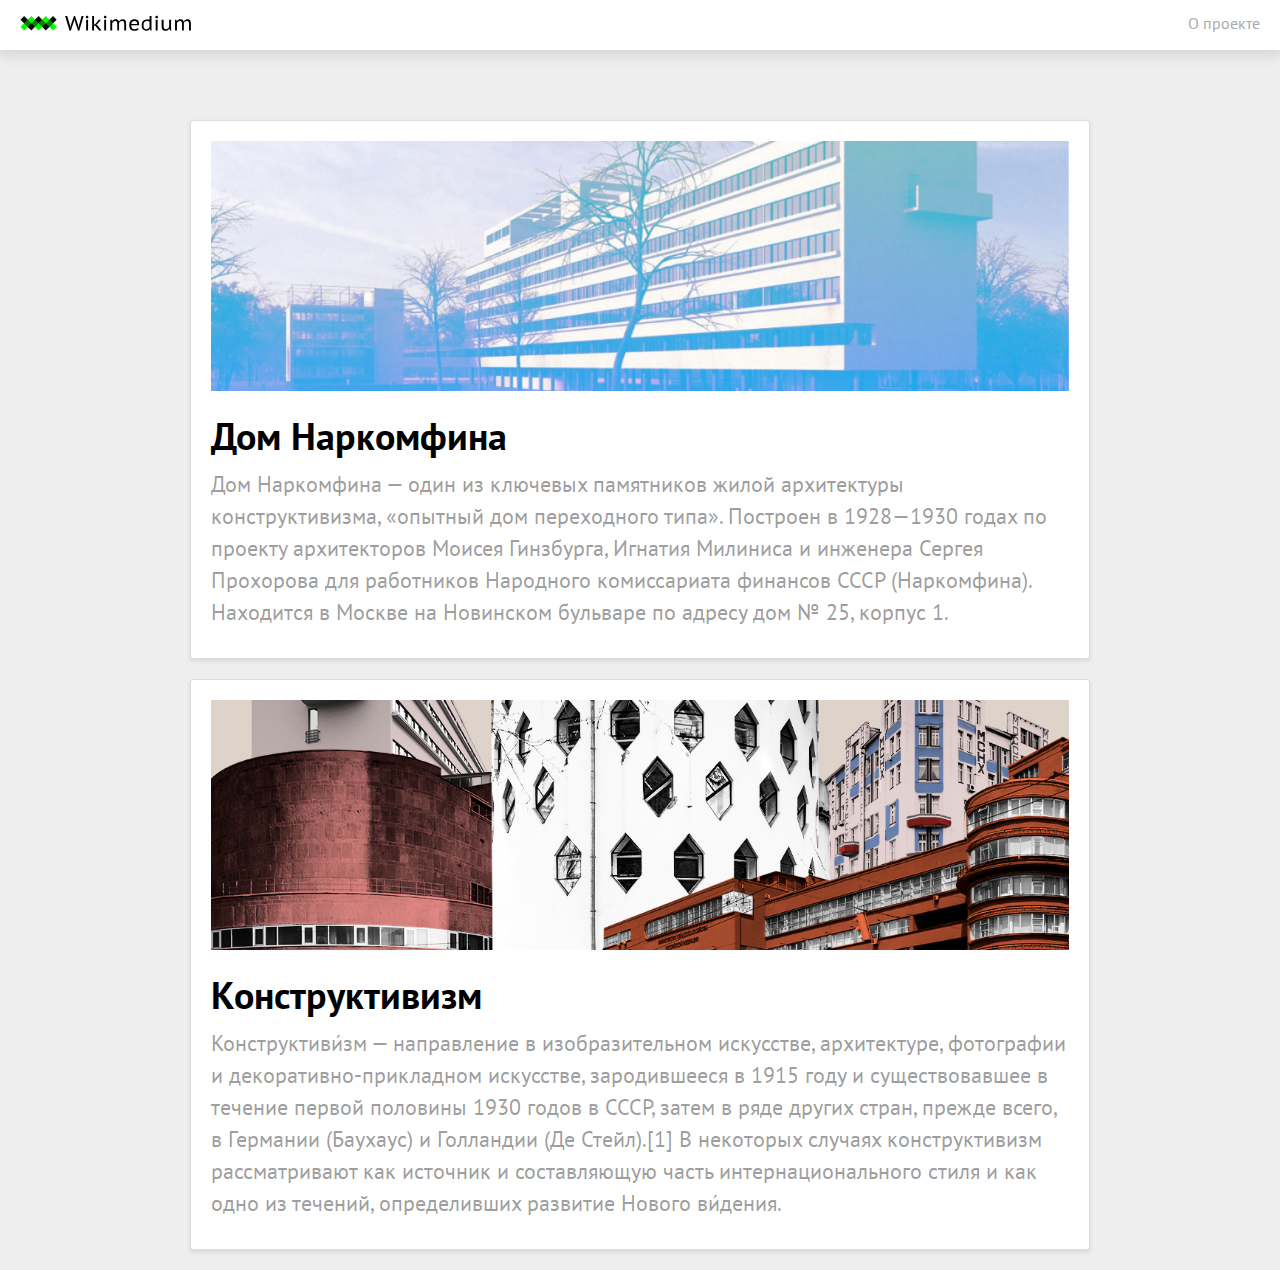
==== commit fa83052b: "Update index.html" ====
--- a/index.html
+++ b/index.html
@@ -31,10 +31,10 @@
         <a href="narkomfin.html"></a>
       </div>
       <div class="index_item">
-        <img src="konstructivism/images/konstructivism.jpg" alt="">
+        <img src="images/konstructivism.jpg" alt="">
         <h1>Конструктивизм</h1>
         <p>Конструктиви́зм — направление в изобразительном искусстве, архитектуре, фотографии и декоративно-прикладном искусстве, зародившееся в 1915 году и существовавшее в течение первой половины 1930 годов в СССР, затем в ряде других стран, прежде всего, в Германии (Баухаус) и Голландии (Де Стейл).[1] В некоторых случаях конструктивизм рассматривают как источник и составляющую часть интернационального стиля и как одно из течений, определивших развитие Нового ви́дения.</p>
-        <a href="konstructivism/konstructivism.html"></a>
+        <a href="konstructivism.html"></a>
       </div>
     </body>
   </html>
--- a/stylesheets/style.css
+++ b/stylesheets/style.css
@@ -3,4 +3,5 @@
 @import 'layout.css';
 @import "content.css";
 @import "sidebar.css";
+@import "index.css";
 @import "responsive.css";
